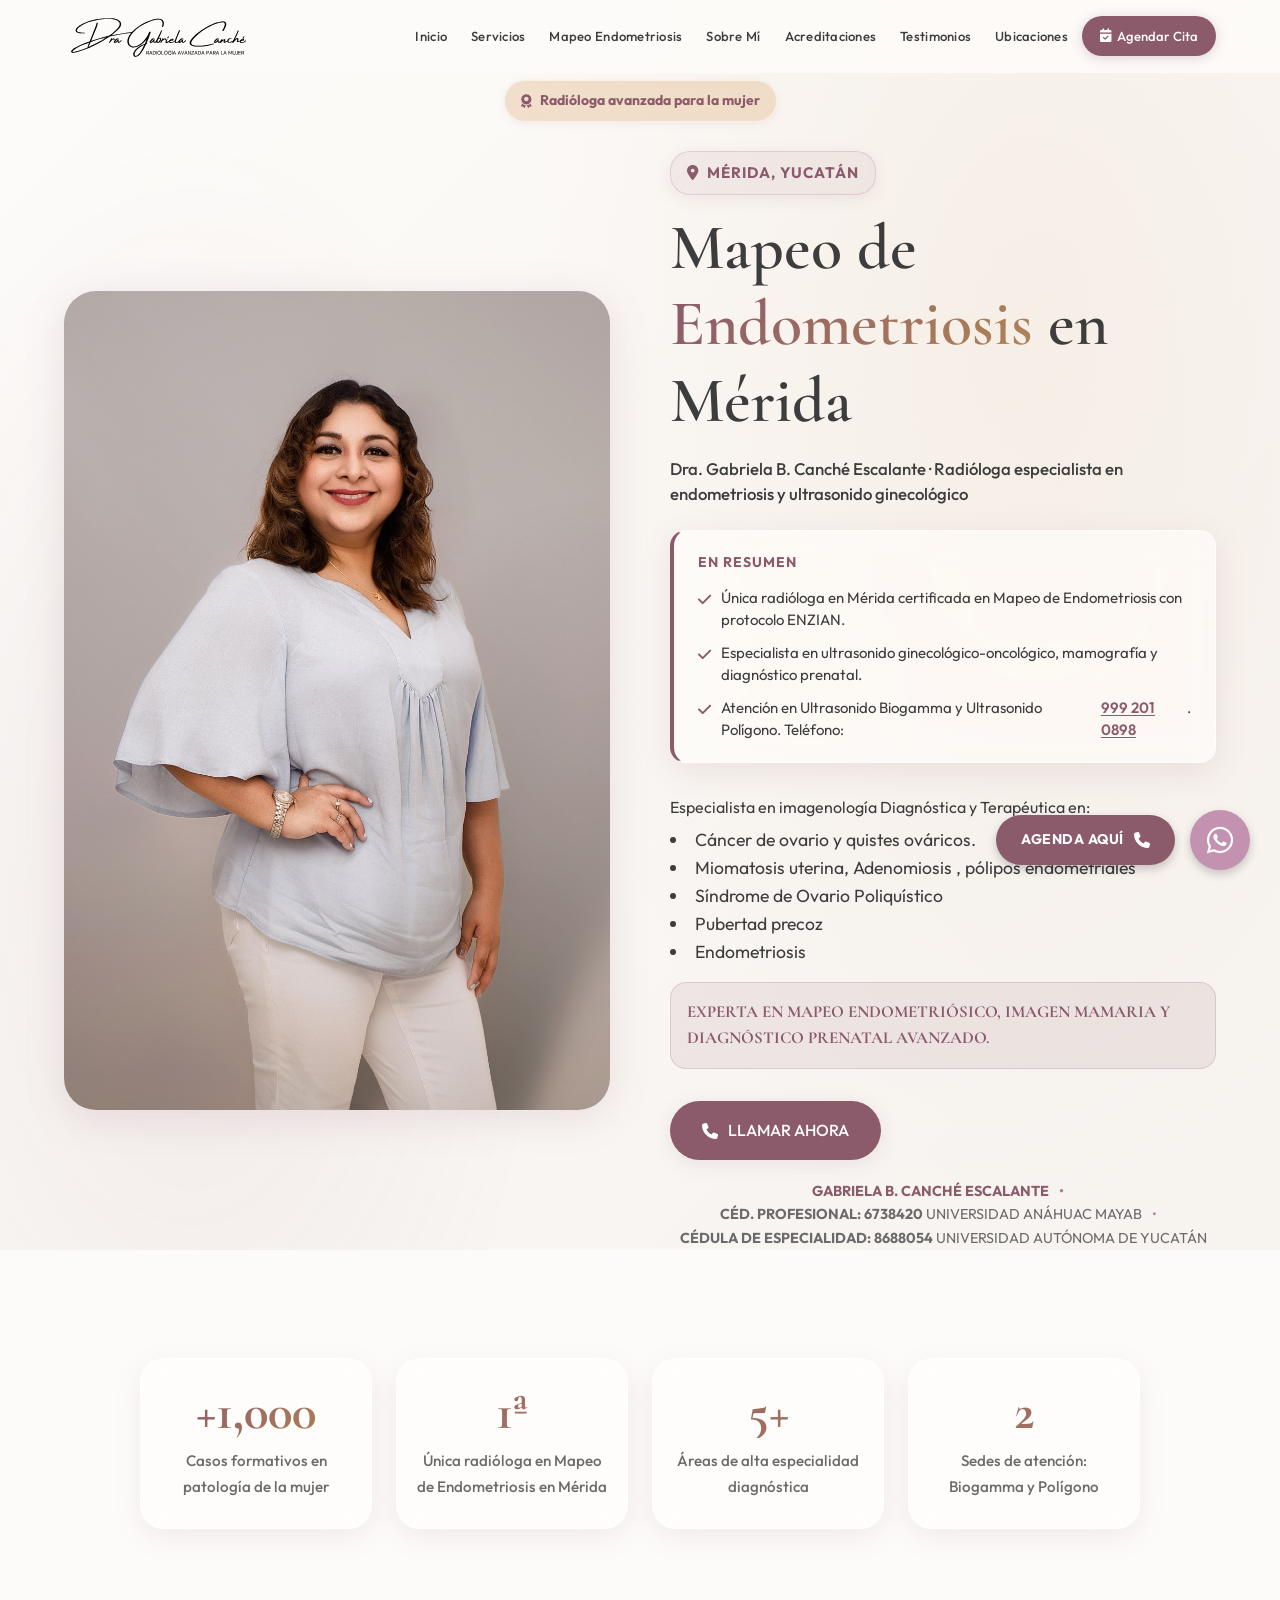
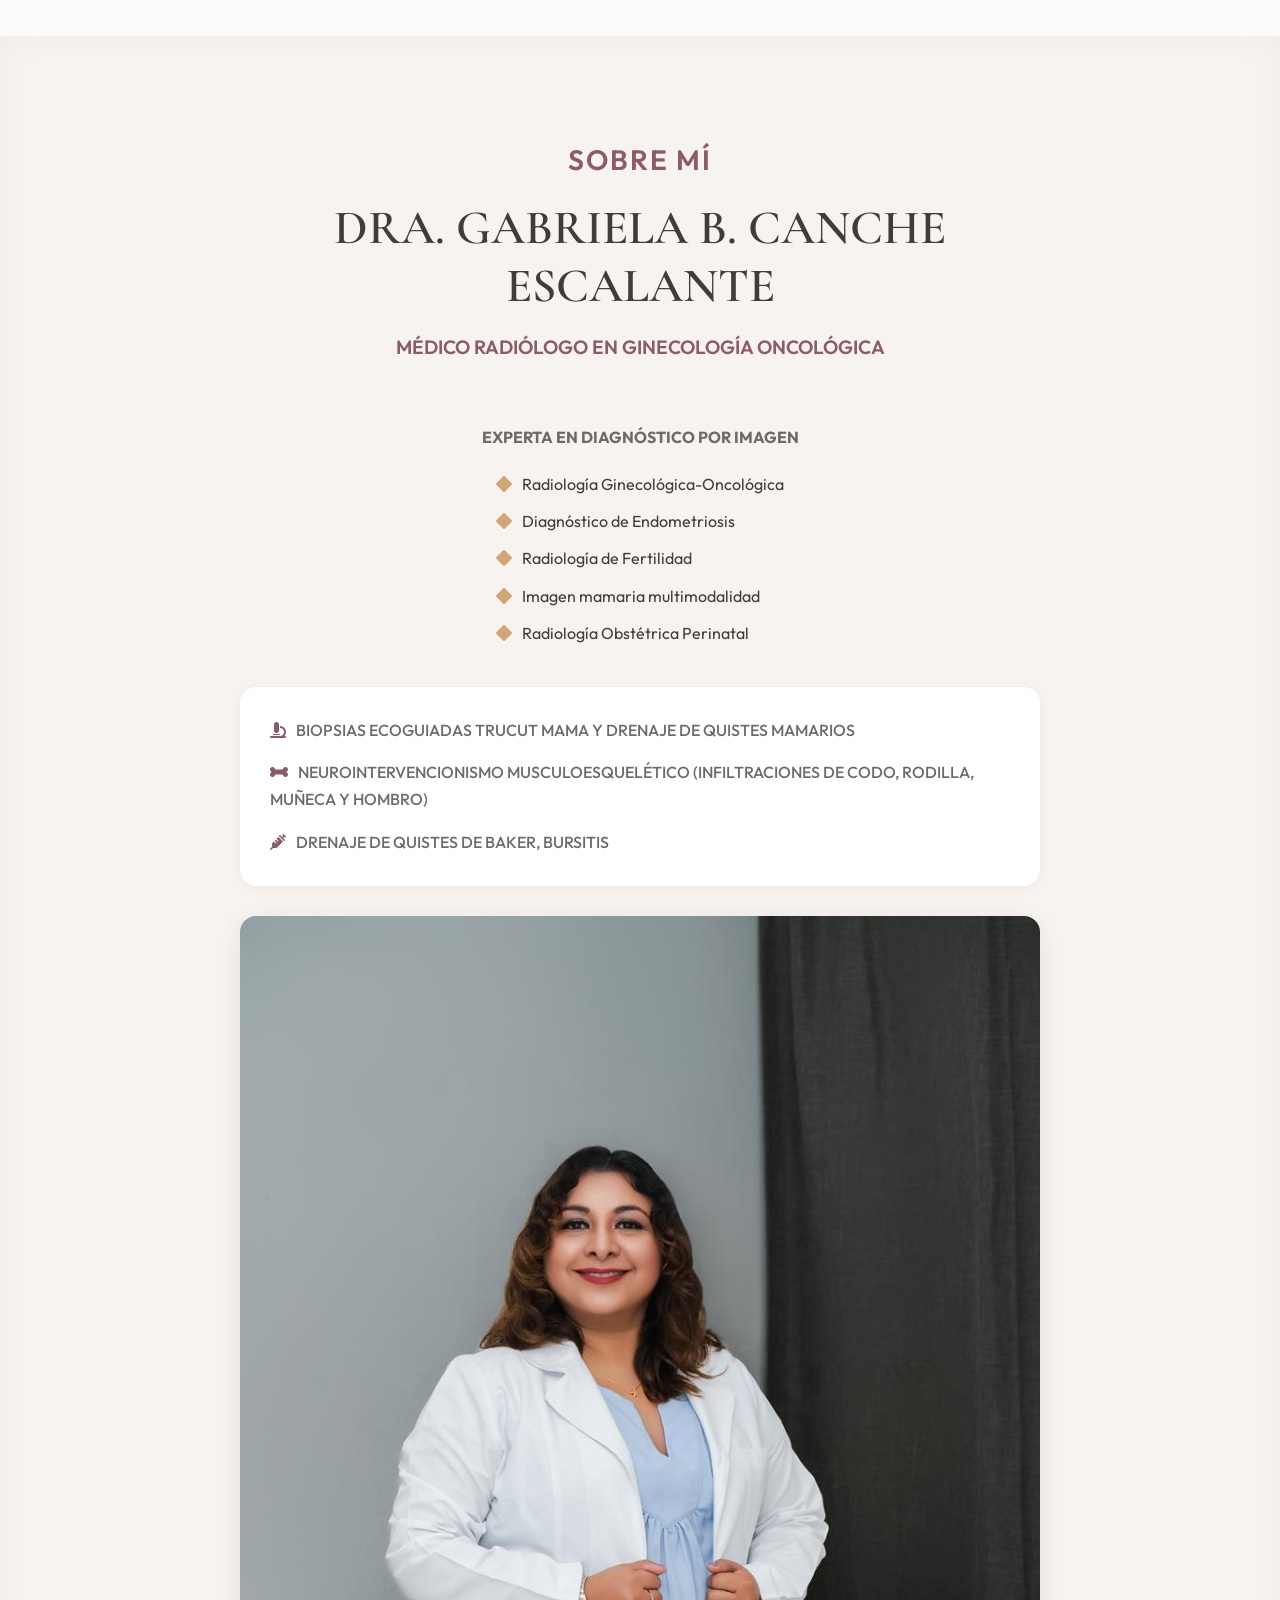
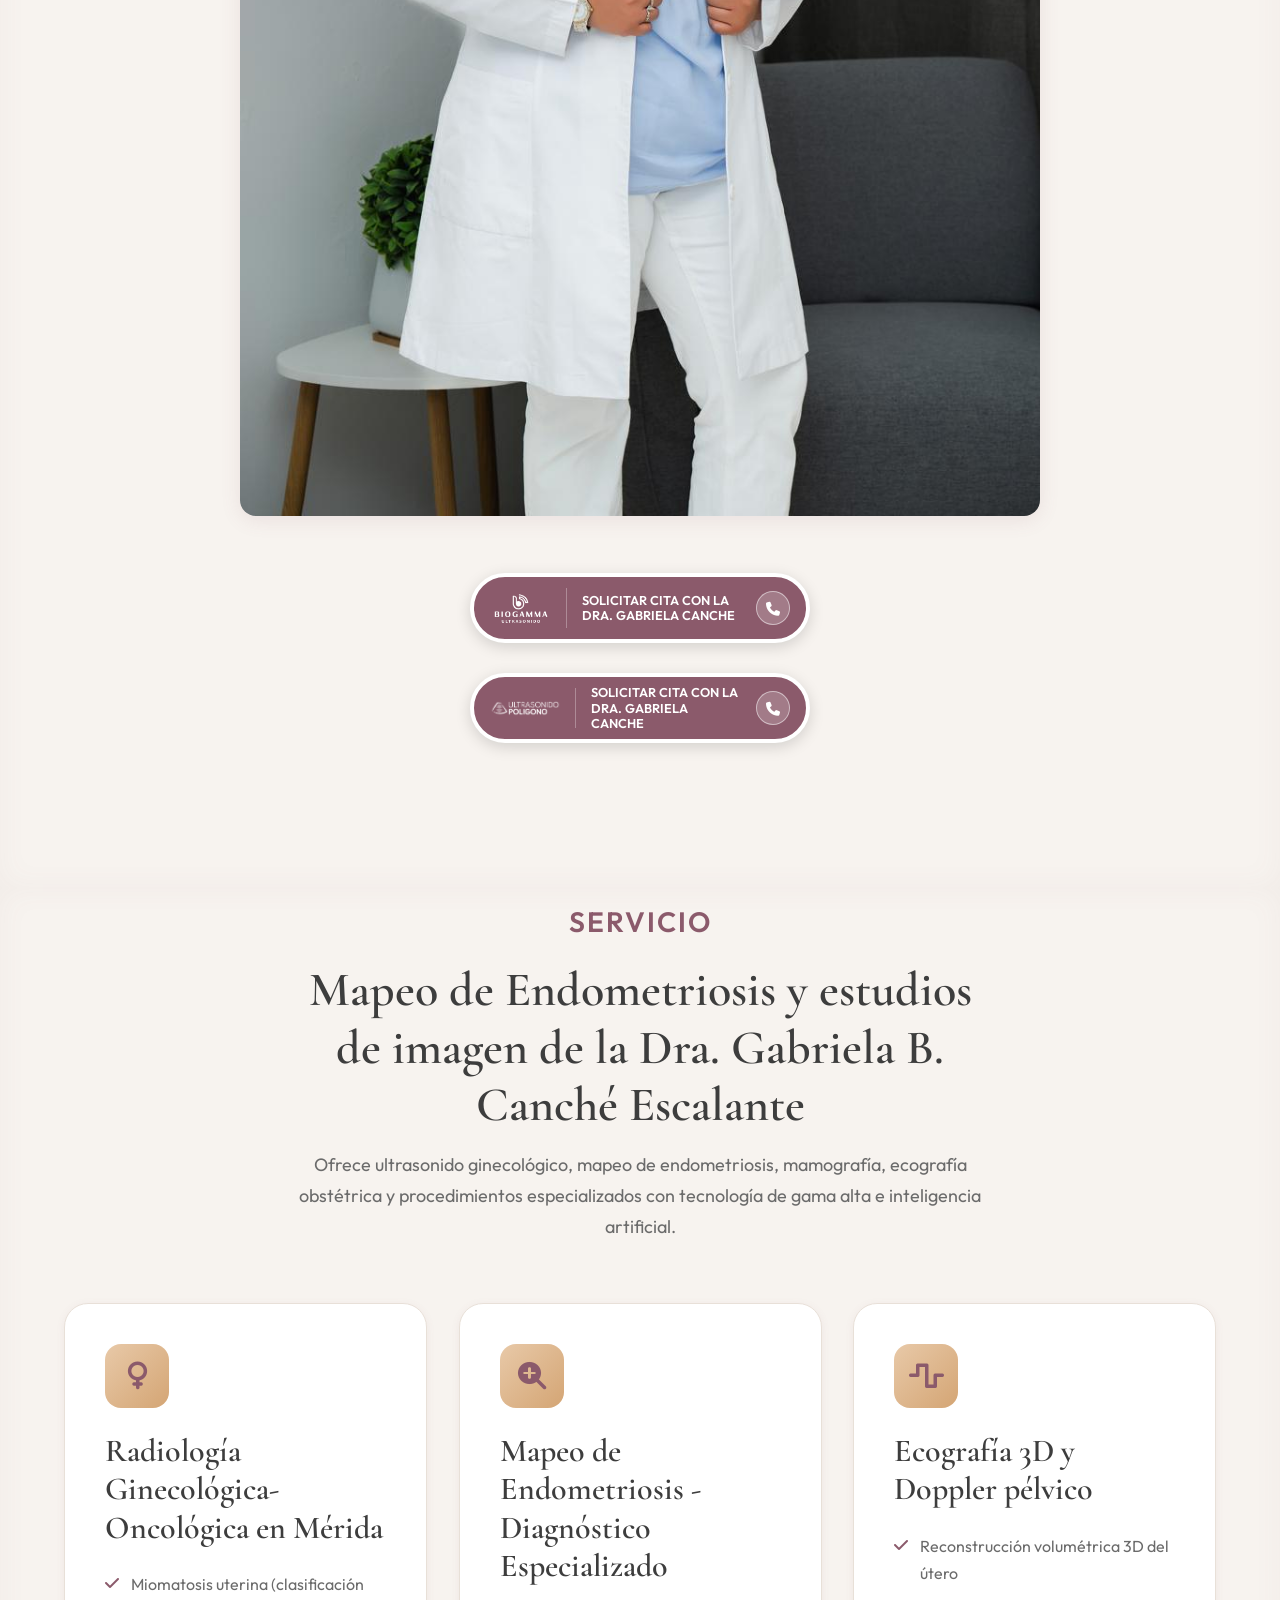
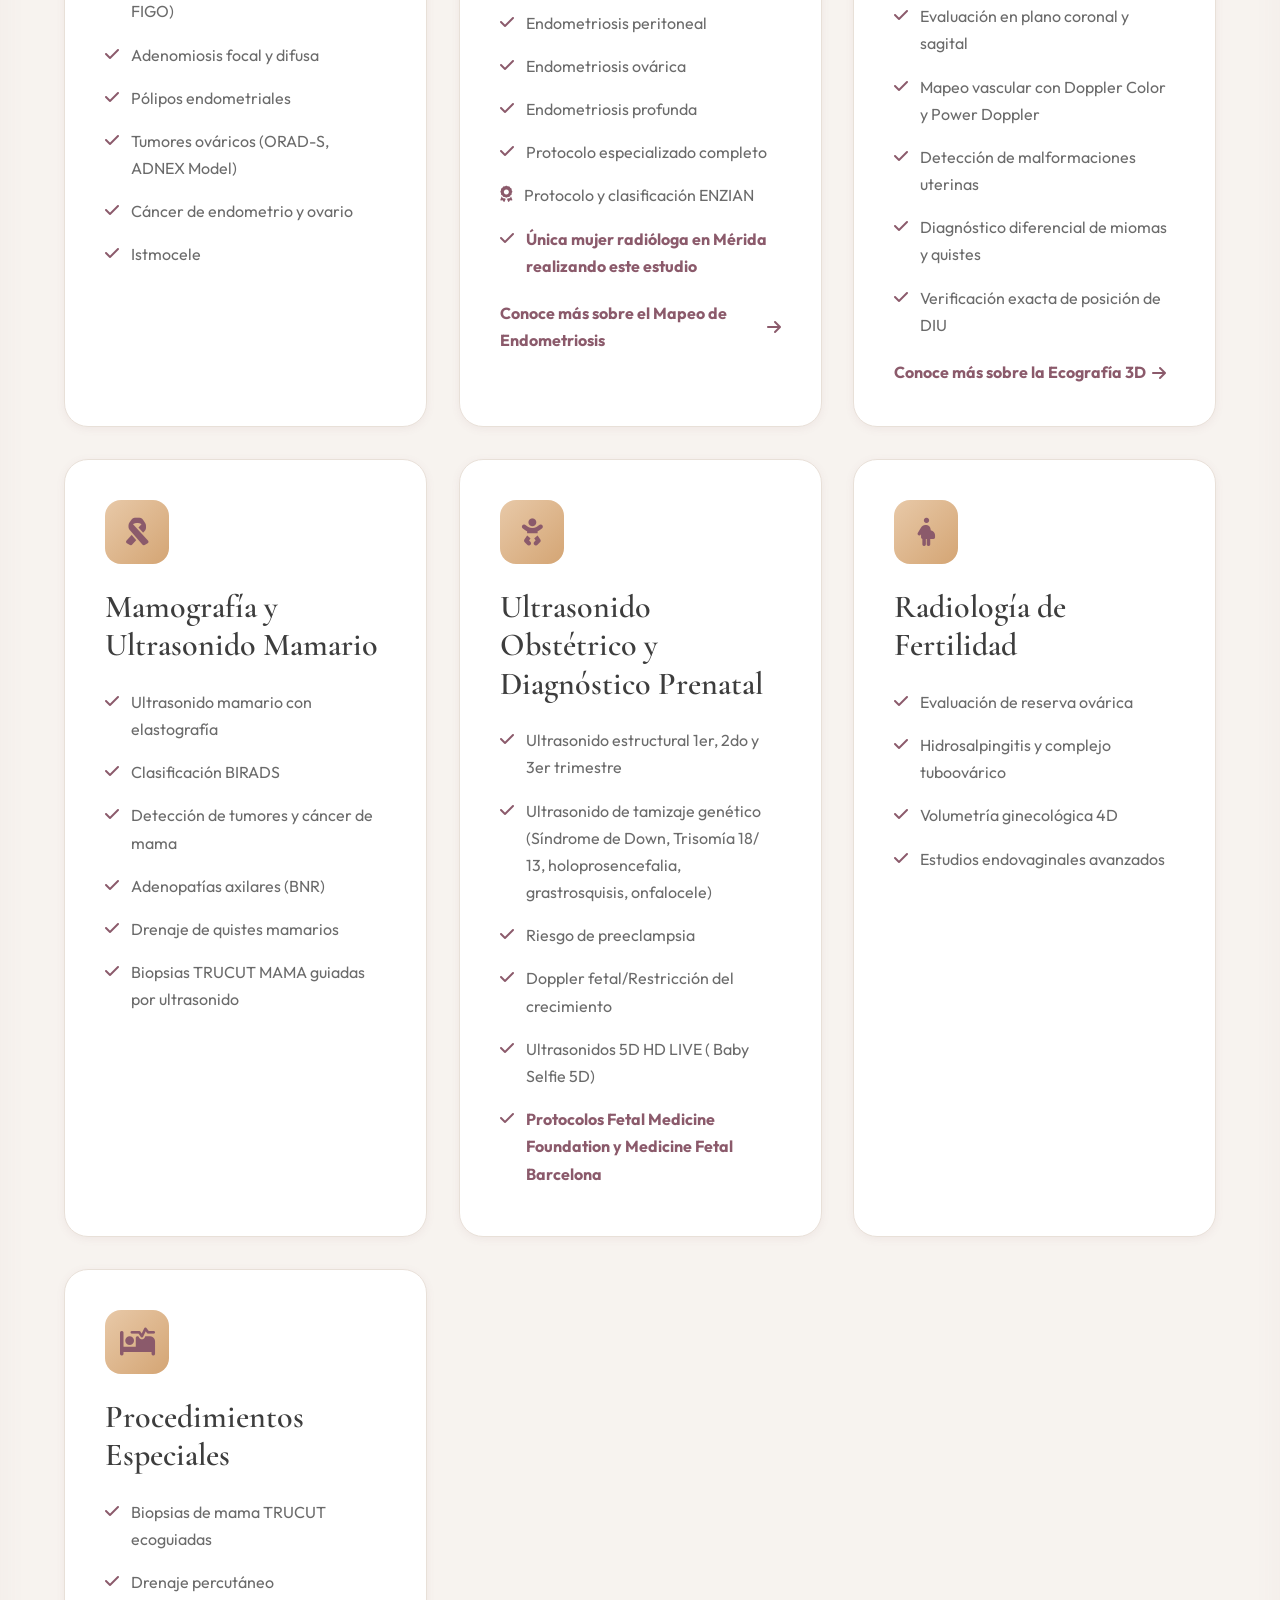
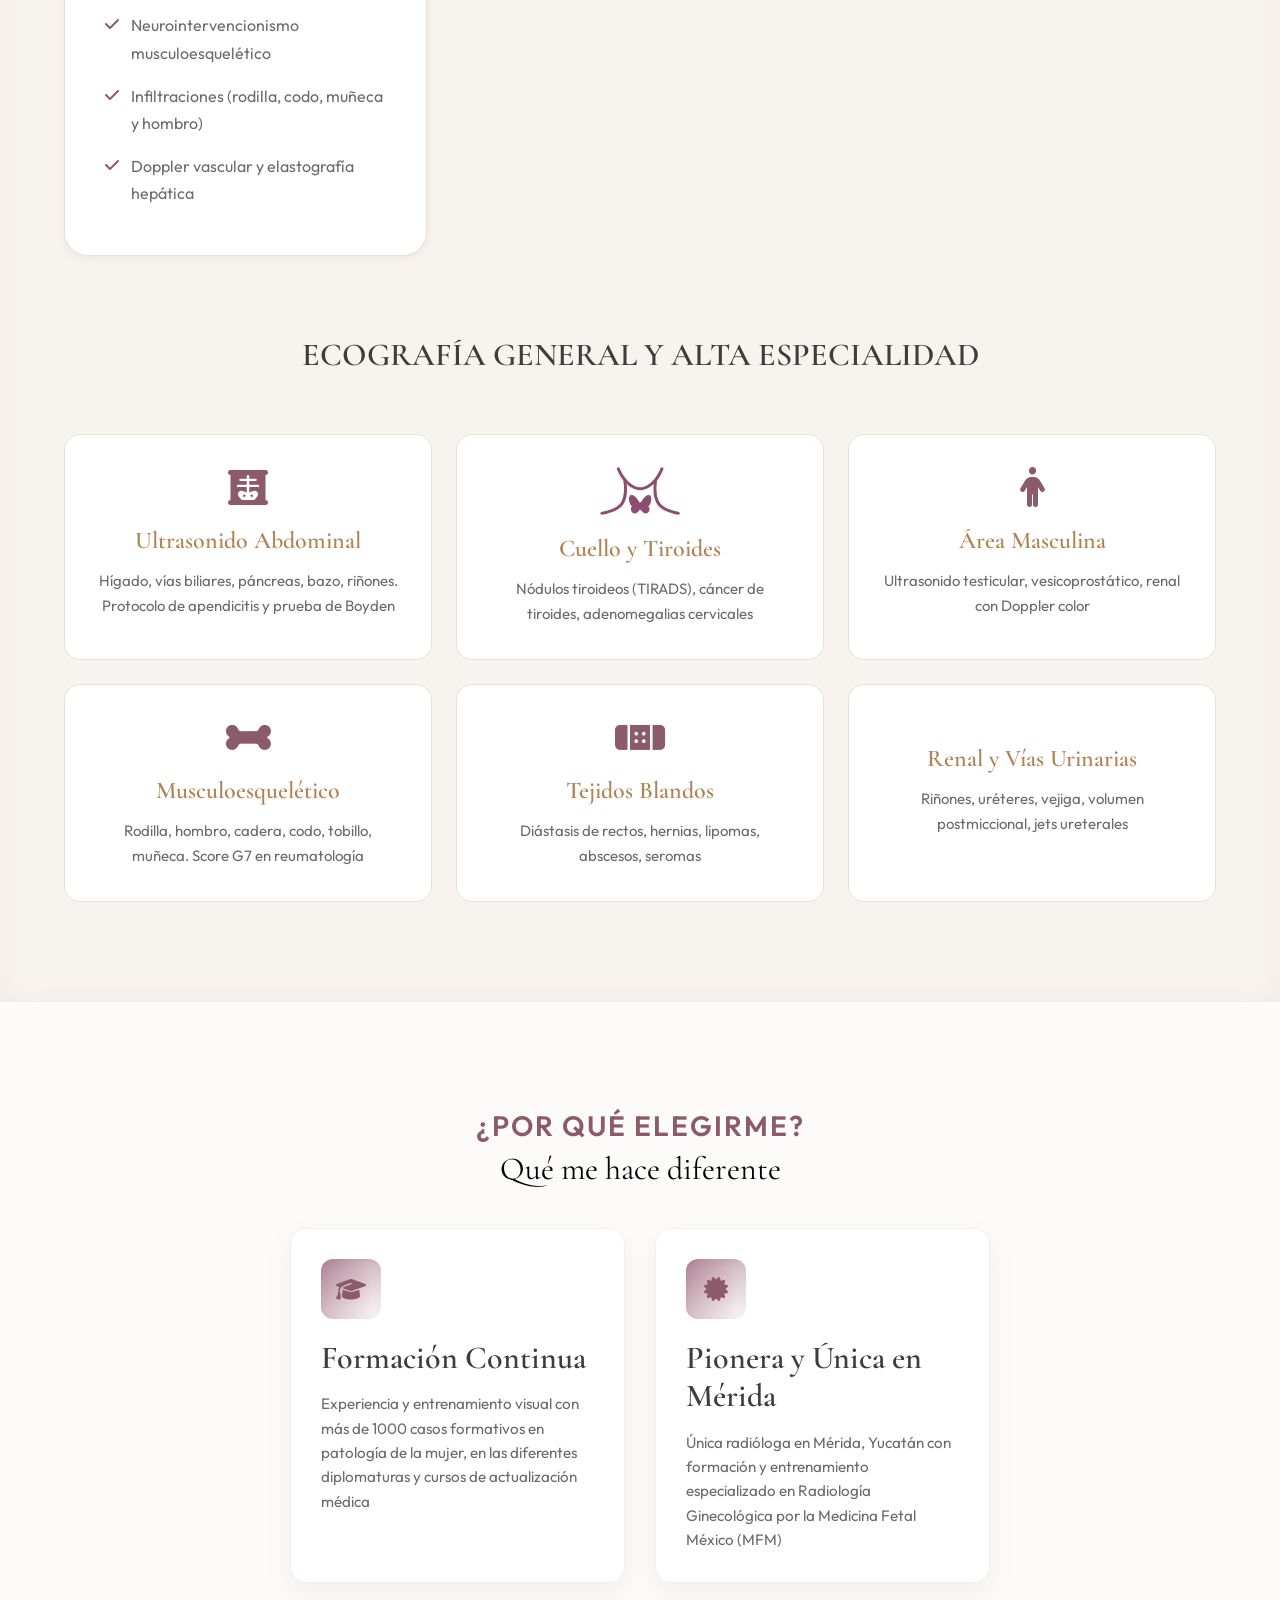
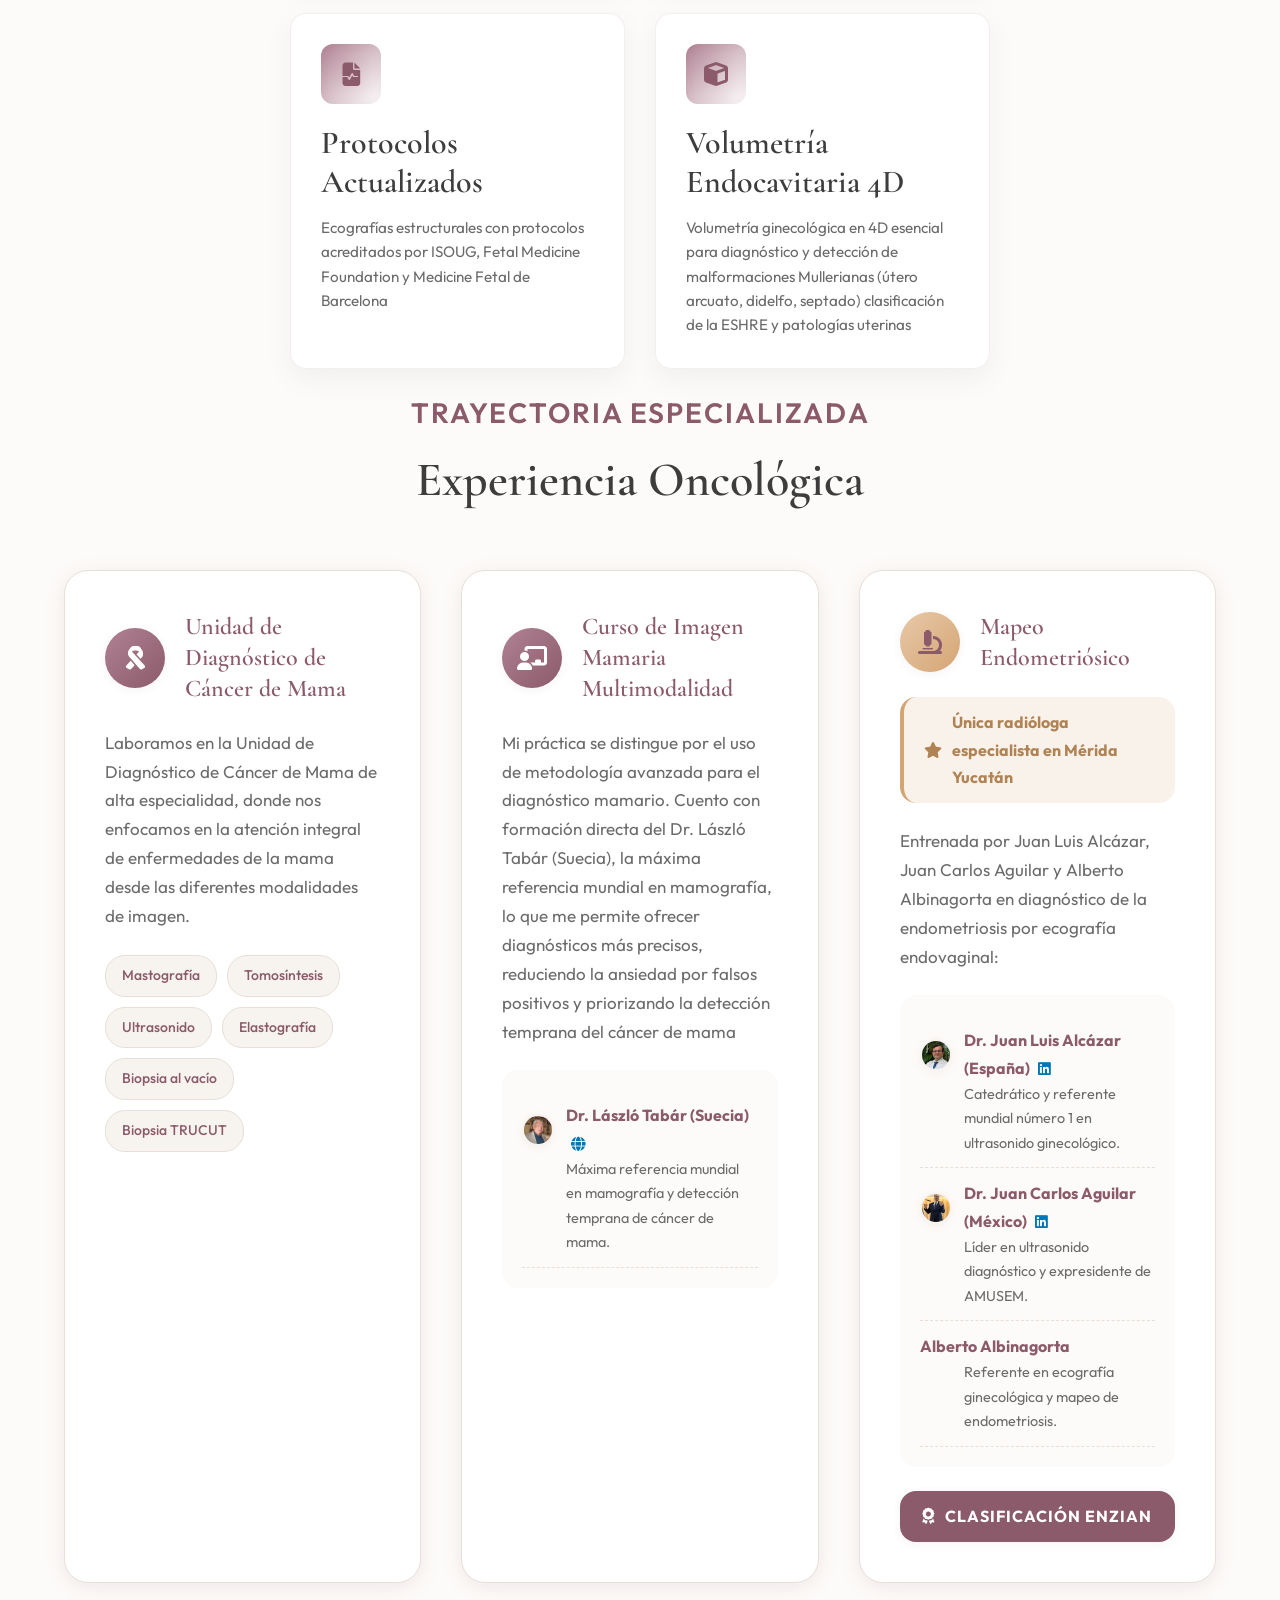
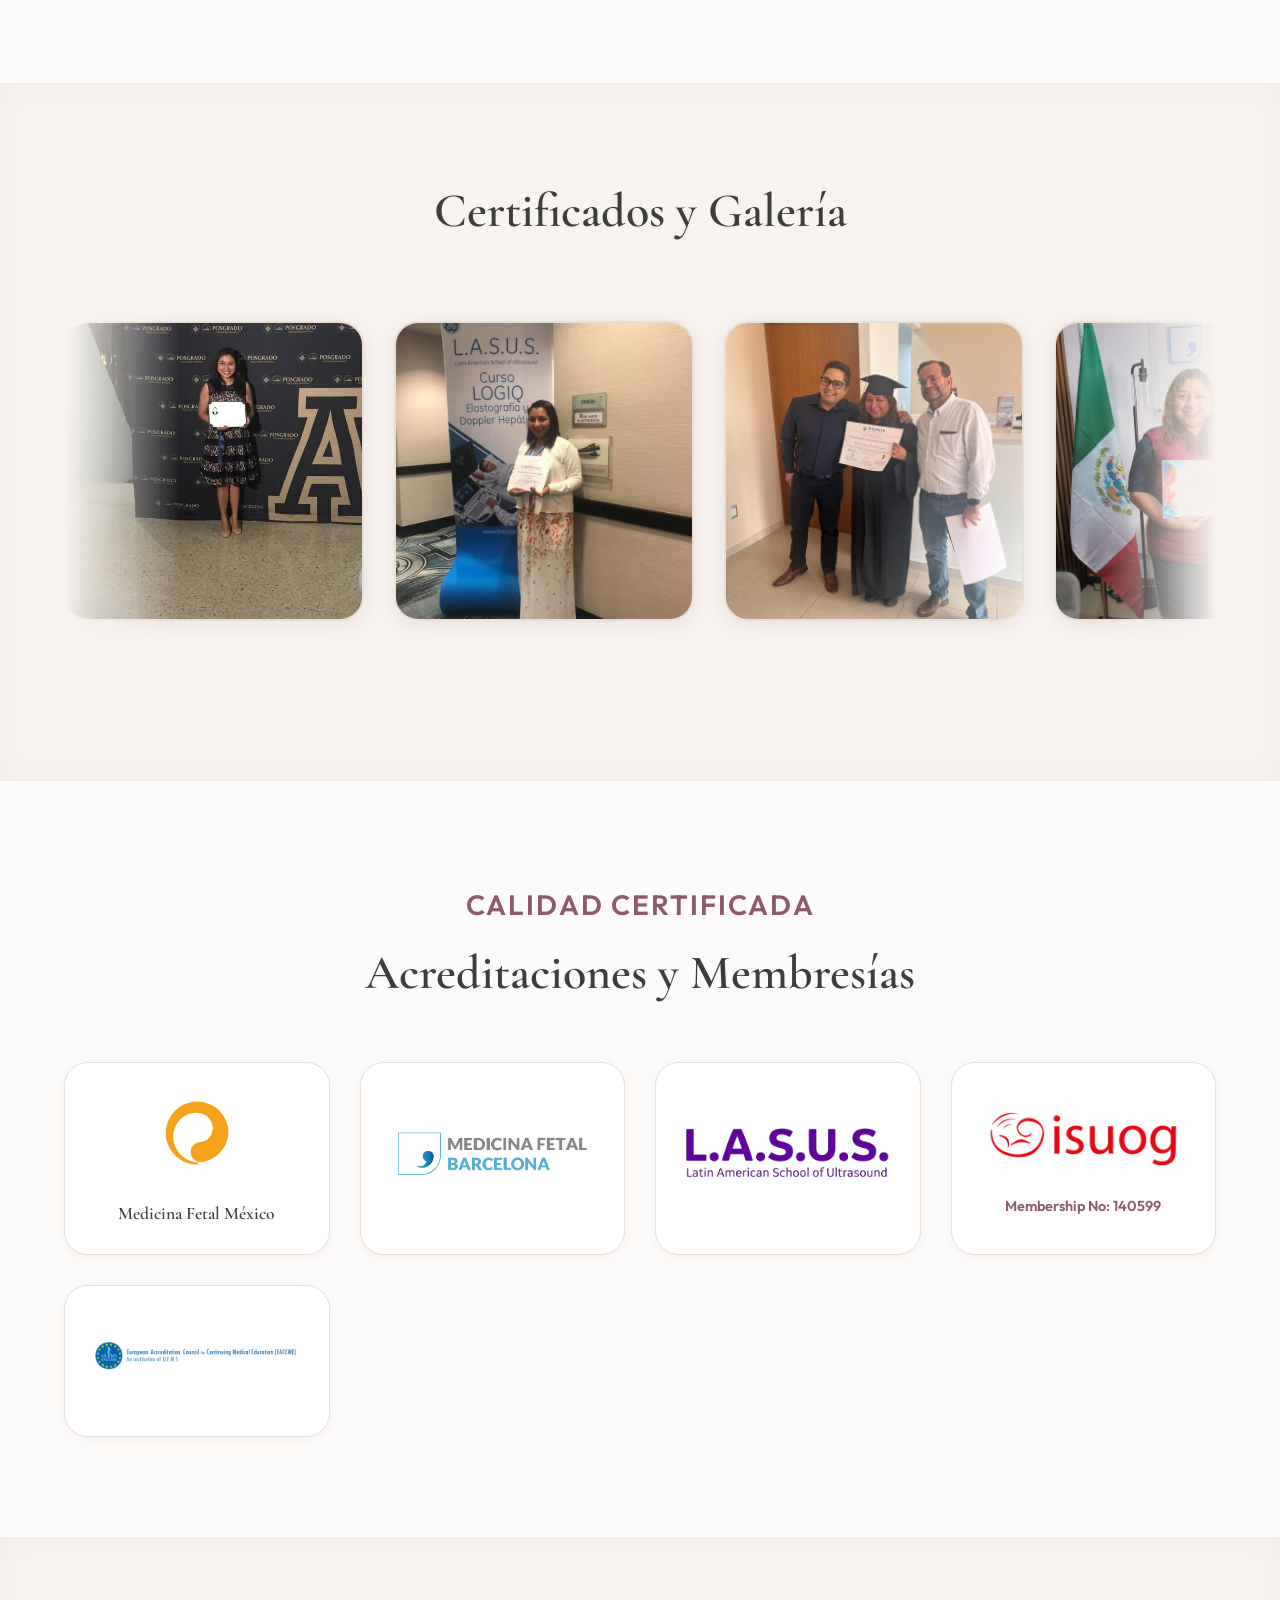
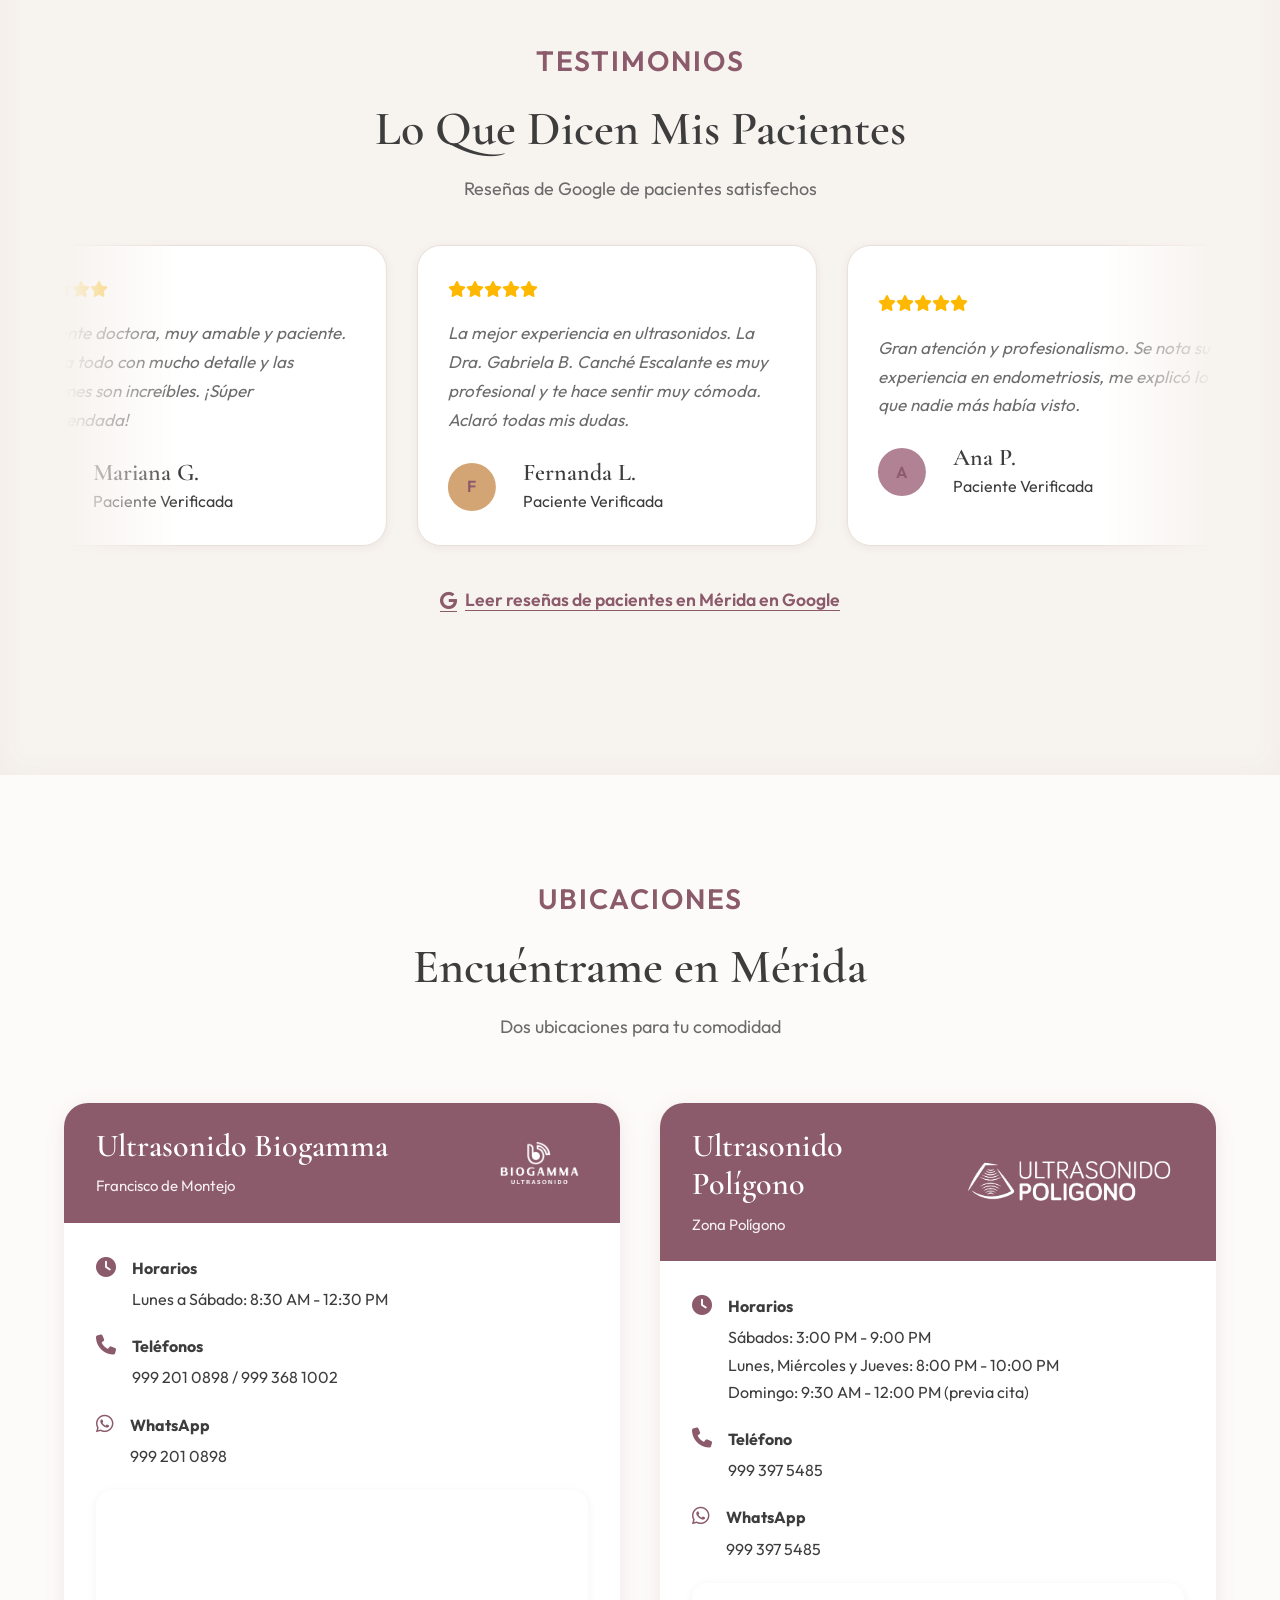
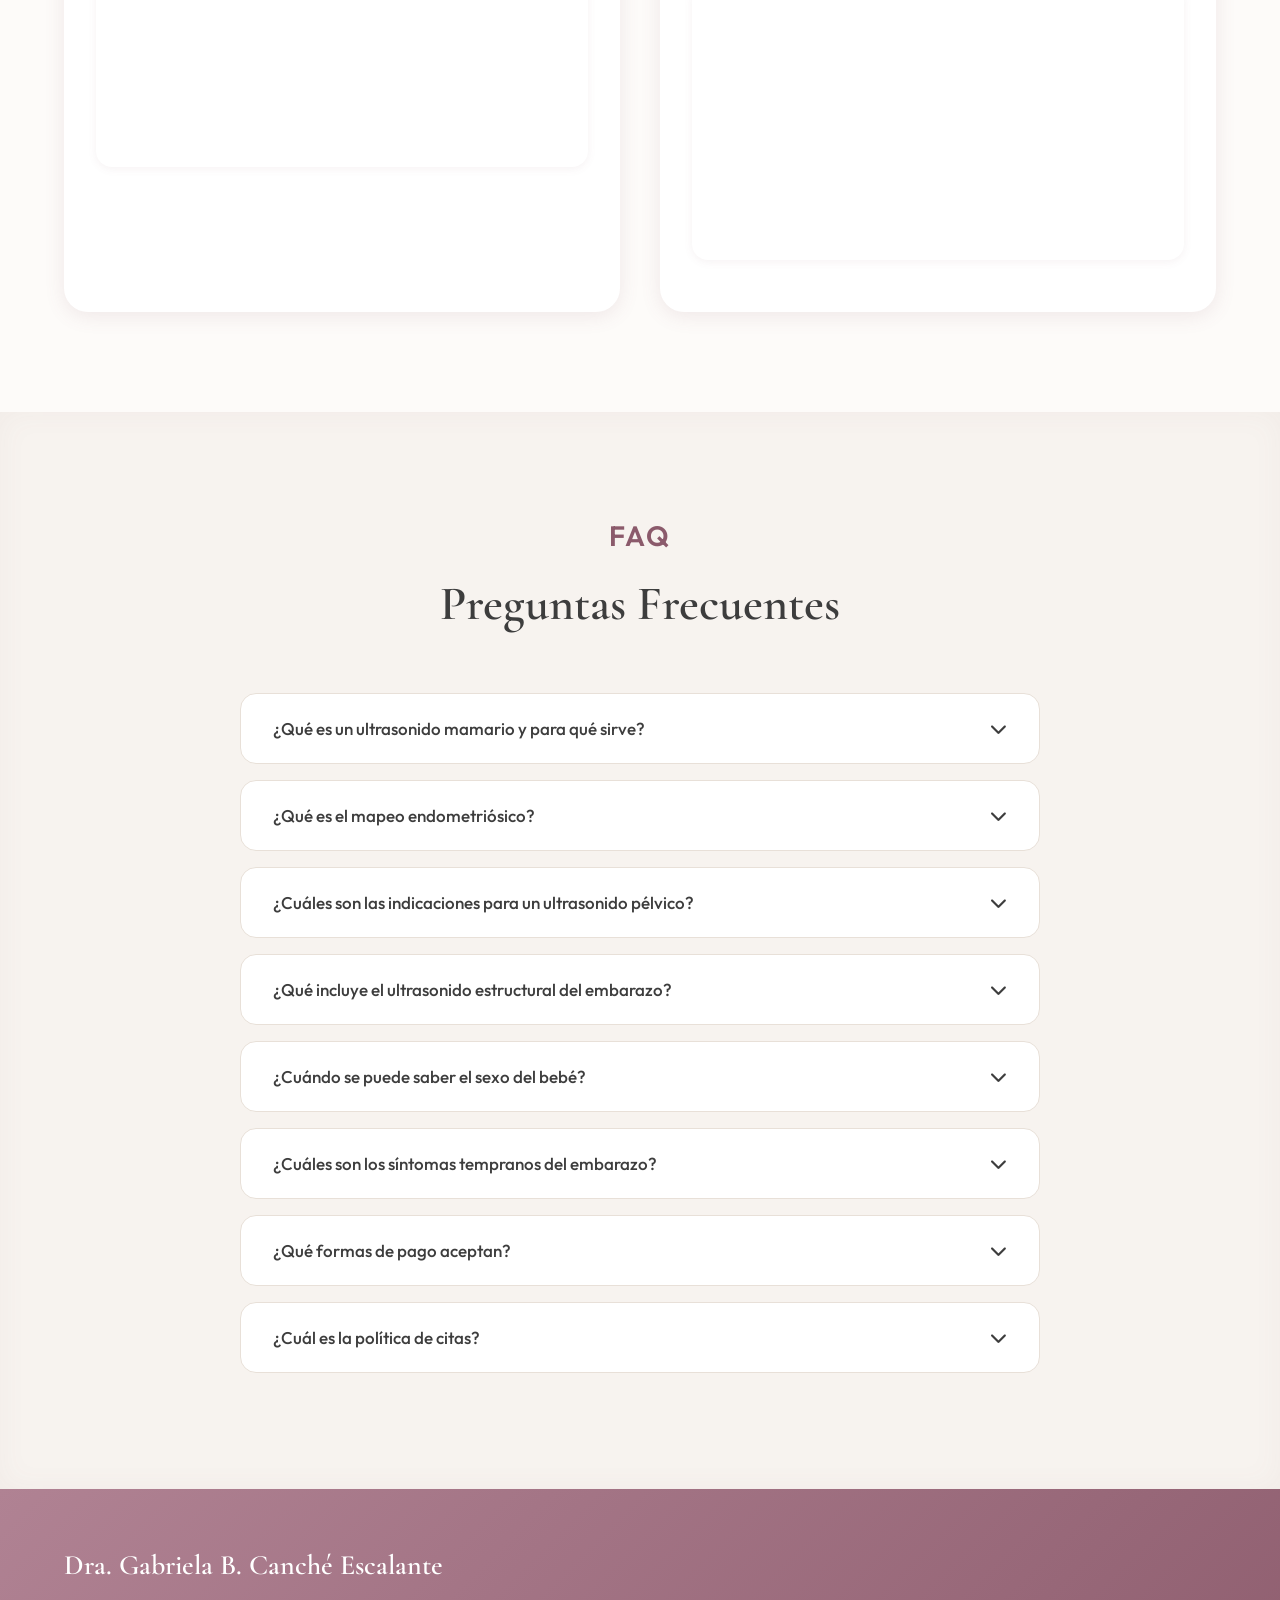
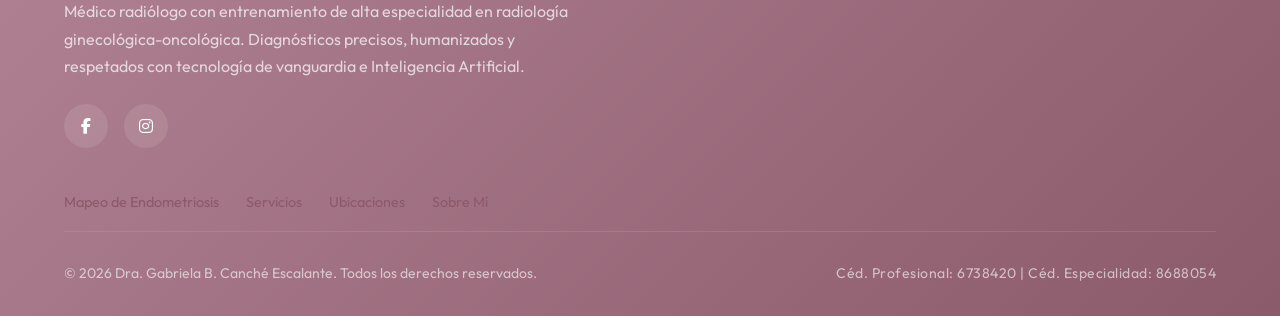
==== index.html @ f5aa2a83 "chore: Ajuste de comentarios en border-radius" ====
<!DOCTYPE html>
<html lang="es">

<head>
    <meta charset="utf-8">
    <meta name="viewport" content="width=device-width, initial-scale=1">
    <!-- SEO Primary Meta Tags -->
    <title>Dra. Gabriela B. Canché Escalante | Mapeo de Endometriosis y Ultrasonido en Mérida, Yucatán</title>
    <meta name="description"
        content="Dra. Gabriela B. Canché Escalante: única radióloga en Mérida certificada en Mapeo de Endometriosis (ENZIAN). Ultrasonido ginecológico y mamografía. Agenda: 999 201 0898.">
    <meta name="author" content="Dra. Gabriela B. Canché Escalante">
    <meta name="robots" content="index, follow">
    <meta name="language" content="Spanish">
    <meta name="keywords" content="mapeo endometriosis Mérida, ultrasonido ginecológico Mérida, radióloga Mérida, endometriosis ENZIAN, ultrasonido mamario Mérida, mamografía Mérida, ultrasonido obstétrico Mérida, Dra. Gabriela B. Canché Escalante, Ultrasonido Biogamma, diagnóstico prenatal Mérida, biopsia mama Mérida, dolor pélvico crónico">
    <meta name="geo.region" content="MX-YUC">
    <meta name="geo.placename" content="Mérida">
    <meta name="geo.position" content="21.039314;-89.641631">
    <meta name="ICBM" content="21.039314, -89.641631">
    <link rel="canonical" href="https://dragabrielacanche.com/">
    <link rel="alternate" hreflang="es-MX" href="https://dragabrielacanche.com/">
    <link rel="alternate" hreflang="x-default" href="https://dragabrielacanche.com/">
    <!-- Preload LCP Hero Image -->
    <link rel="preload" href="./recursos/fotodra.jpeg" as="image" fetchpriority="high" type="image/jpeg">
    <!-- Preload fuente principal para evitar FOUT -->
    <link rel="preload" href="https://fonts.googleapis.com/css2?family=Outfit:wght@300;400;500;600;700&display=swap" as="style">

    <!-- Open Graph / Facebook -->
    <meta property="og:type" content="website">
    <meta property="og:url" content="https://dragabrielacanche.com/">
    <meta property="og:title"
        content="Mapeo de Endometriosis y Ultrasonido en Mérida | Dra. Gabriela B. Canché Escalante">
    <meta property="og:description"
        content="Única radióloga en Mérida certificada en Mapeo de Endometriosis profunda (ENZIAN). Especialista en ultrasonido ginecológico y mamografía. ☎️ 999 201 0898">
    <meta property="og:image" content="https://dragabrielacanche.com/recursos/fotodra.jpeg">
    <meta property="og:image:width" content="1067">
    <meta property="og:image:height" content="1600">
    <meta property="og:image:type" content="image/jpeg">
    <meta property="og:image:alt"
        content="Dra. Gabriela B. Canché Escalante - Mapeo de Endometriosis y Ultrasonido en Mérida">
    <meta property="og:locale" content="es_MX">
    <meta property="og:site_name" content="Dra. Gabriela B. Canché Escalante - Mapeo de Endometriosis y Ultrasonido">

    <!-- Twitter -->
    <meta property="twitter:card" content="summary_large_image">
    <meta property="twitter:url" content="https://dragabrielacanche.com/">
    <meta property="twitter:title" content="Mapeo de Endometriosis y Ultrasonido en Mérida | Dra. Gabriela B. Canché Escalante">
    <meta property="twitter:description"
        content="Única radióloga en Mérida certificada en Mapeo de Endometriosis profunda (ENZIAN). Especialista en ultrasonido ginecológico y mamografía. ☎️ 999 201 0898">
    <meta property="twitter:image" content="https://dragabrielacanche.com/recursos/fotodra.jpeg">

    <!-- Additional SEO Meta Tags -->
    <meta name="theme-color" content="#8B5A6B">
    <meta name="mobile-web-app-capable" content="yes">
    <meta name="apple-mobile-web-app-capable" content="yes">
    <meta name="apple-mobile-web-app-status-bar-style" content="default">

    <!-- ========== SECURITY HEADERS ========== -->
    <!-- Content Security Policy - Previene XSS, injection y recursos maliciosos -->
    <!-- NOTA: CSP comentado para desarrollo local con Live Server. 
         En producción (Netlify), el CSP se aplica via netlify.toml -->
    <!--
    <meta http-equiv="Content-Security-Policy" content="
        default-src 'self';
        script-src 'self' 'unsafe-inline' https://cdnjs.cloudflare.com https://unpkg.com;
        style-src 'self' 'unsafe-inline' https://fonts.googleapis.com https://cdnjs.cloudflare.com https://unpkg.com https://cdn-uicons.flaticon.com;
        font-src 'self' https://fonts.gstatic.com https://cdnjs.cloudflare.com https://cdn-uicons.flaticon.com;
        img-src 'self' data: https: blob:;
        frame-src 'self' https://www.google.com https://maps.google.com;
        connect-src 'self' https://wa.me https://api.whatsapp.com;
        base-uri 'self';
        form-action 'self' https://wa.me;
        frame-ancestors 'self';
        upgrade-insecure-requests;
    ">
    -->

    <meta name="apple-mobile-web-app-title" content="Dra. Gabriela B. Canché Escalante">
    <meta name="format-detection" content="telephone=yes">

    <!-- Schema.org Structured Data for Medical Business -->
    <script type="application/ld+json">
    {
        "@context": "https://schema.org",
        "@type": "MedicalBusiness",
        "@id": "https://dragabrielacanche.com/#medicalbusiness",
        "name": "Dra. Gabriela B. Canché Escalante - Radiología para la Mujer",
        "alternateName": "Ultrasonido Biogamma",
        "description": "Médico radiólogo especialista en radiología ginecológica-oncológica, ultrasonido mamario, mamografía, mapeo de endometriosis y diagnóstico prenatal en Mérida, Yucatán.",
        "url": "https://dragabrielacanche.com",
        "telephone": "+52-999-201-0898",
        "image": "https://dragabrielacanche.com/recursos/fotodra.jpeg",
        "logo": "https://dragabrielacanche.com/recursos/firmadragaby..svg",
        "priceRange": "$$",
        "currenciesAccepted": "MXN",
        "paymentAccepted": "Efectivo, Tarjeta de Crédito, Tarjeta de Débito, Transferencia",
        "address": {
            "@type": "PostalAddress",
            "streetAddress": "Francisco de Montejo",
            "addressLocality": "Mérida",
            "addressRegion": "Yucatán",
            "postalCode": "97203",
            "addressCountry": "MX"
        },
        "geo": {
            "@type": "GeoCoordinates",
            "latitude": 21.039314,
            "longitude": -89.641631
        },
        "openingHoursSpecification": [
            {
                "@type": "OpeningHoursSpecification",
                "dayOfWeek": ["Monday", "Tuesday", "Wednesday", "Thursday", "Friday", "Saturday"],
                "opens": "08:30",
                "closes": "12:30"
            },
            {
                "@type": "OpeningHoursSpecification",
                "dayOfWeek": ["Monday", "Wednesday", "Thursday"],
                "opens": "20:00",
                "closes": "22:00"
            },
            {
                "@type": "OpeningHoursSpecification",
                "dayOfWeek": ["Saturday"],
                "opens": "15:00",
                "closes": "21:00"
            },
            {
                "@type": "OpeningHoursSpecification",
                "dayOfWeek": ["Sunday"],
                "opens": "09:30",
                "closes": "12:00"
            }
        ],
        "sameAs": [
            "https://www.facebook.com/ultrasonidobiogamma",
            "https://www.instagram.com/ultrasonido_biogamma"
        ],
        "medicalSpecialty": [
            "Radiología",
            "Radiología Ginecológica",
            "Radiología Oncológica",
            "Diagnóstico por Imagen"
        ],
        "availableService": [
            {
                "@type": "MedicalProcedure",
                "name": "Ultrasonido Mamario con Elastografía",
                "description": "Estudio de ultrasonido mamario con tecnología 2D, volumétrica, Doppler color y elastografía para detección de cáncer de mama.",
                "procedureType": "http://schema.org/DiagnosticProcedure"
            },
            {
                "@type": "MedicalProcedure",
                "name": "Mapeo de Endometriosis",
                "alternateName": ["Mapeo de endometriosis profunda", "Ultrasonido para endometriosis", "Mapeo endometriósico ENZIAN"],
                "description": "Mapeo de endometriosis por ultrasonido especializado en Mérida: diagnóstico de endometriosis peritoneal, ovárica y profunda con clasificación ENZIAN, sin cirugía. Realizado por la única radióloga certificada en mapeo de endometriosis de la ciudad.",
                "procedureType": "http://schema.org/DiagnosticProcedure",
                "howPerformed": "Ultrasonido ginecológico transvaginal avanzado con protocolo de mapeo de endometriosis ENZIAN.",
                "bodyLocation": "Pelvis, ovarios, útero, tabique rectovaginal",
                "relevantSpecialty": {
                    "@type": "MedicalSpecialty",
                    "name": "Radiología ginecológica"
                },
                "url": "https://dragabrielacanche.com/mapeo-endometriosis.html"
            },
            {
                "@type": "MedicalProcedure",
                "name": "Ultrasonido Obstétrico 5D",
                "description": "Ecografía estructural del embarazo con tecnología HD Live para tamizaje genético y detección de malformaciones.",
                "procedureType": "http://schema.org/DiagnosticProcedure"
            },
            {
                "@type": "MedicalProcedure",
                "name": "Mamografía",
                "description": "Estudio de imagen mamaria para detección temprana de cáncer de mama.",
                "procedureType": "http://schema.org/DiagnosticProcedure"
            },
            {
                "@type": "MedicalProcedure",
                "name": "Ultrasonido Pélvico Transvaginal",
                "description": "Evaluación ginecológica para diagnóstico de miomatosis, quistes ováricos, adenomiosis y pólipos endometriales.",
                "procedureType": "http://schema.org/DiagnosticProcedure"
            },
            {
                "@type": "MedicalProcedure",
                "name": "Biopsia de Mama TRUCUT",
                "description": "Biopsia guiada por ultrasonido para diagnóstico de lesiones mamarias.",
                "procedureType": "http://schema.org/DiagnosticProcedure"
            }
        ]
    }
    </script>

    <!-- Schema.org Physician/Doctor -->
    <script type="application/ld+json">
    {
        "@context": "https://schema.org",
        "@type": "Physician",
        "name": "Dra. Gabriela B. Canché Escalante",
        "alternateName": "Dra. Gabriela B. Canché Escalante",
        "description": "Médico radiólogo especialista en radiología ginecológica-oncológica, experta en mapeo endometriósico, imagen mamaria y diagnóstico prenatal avanzado.",
        "image": "https://dragabrielacanche.com/recursos/fotodra.jpeg",
        "url": "https://dragabrielacanche.com",
        "telephone": "+52-999-201-0898",
        "email": "contacto@dragabrielacanche.com",
        "medicalSpecialty": [
            {
                "@type": "MedicalSpecialty",
                "name": "Radiología"
            },
            {
                "@type": "MedicalSpecialty",
                "name": "Radiología Ginecológica-Oncológica"
            }
        ],
        "alumniOf": [
            {
                "@type": "EducationalOrganization",
                "name": "Universidad Anáhuac Mayab"
            },
            {
                "@type": "EducationalOrganization",
                "name": "Universidad Autónoma de Yucatán"
            }
        ],
        "memberOf": [
            {
                "@type": "Organization",
                "name": "ISUOG - International Society of Ultrasound in Obstetrics and Gynecology"
            },
            {
                "@type": "Organization",
                "name": "Medicina Fetal México"
            }
        ],
        "hasCredential": [
            {
                "@type": "EducationalOccupationalCredential",
                "credentialCategory": "Professional License",
                "name": "Cédula Profesional",
                "recognizedBy": {
                    "@type": "Organization",
                    "name": "SEP México"
                },
                "identifier": "6738420"
            },
            {
                "@type": "EducationalOccupationalCredential",
                "credentialCategory": "Specialty License",
                "name": "Cédula de Especialidad en Radiología",
                "recognizedBy": {
                    "@type": "Organization",
                    "name": "SEP México"
                },
                "identifier": "8688054"
            }
        ],
        "workLocation": {
            "@type": "MedicalClinic",
            "name": "Ultrasonido Biogamma",
            "address": {
                "@type": "PostalAddress",
                "streetAddress": "Francisco de Montejo",
                "addressLocality": "Mérida",
                "addressRegion": "Yucatán",
                "addressCountry": "MX"
            }
        }
    }
    </script>

    <!-- Schema.org FAQPage -->
    <script type="application/ld+json">
    {
        "@context": "https://schema.org",
        "@type": "FAQPage",
        "mainEntity": [
            {
                "@type": "Question",
                "name": "¿Qué es un ultrasonido mamario y para qué sirve?",
                "acceptedAnswer": {
                    "@type": "Answer",
                    "text": "Es un estudio sin radiación que utiliza ondas sonoras en 2D con Doppler color y elastografía para un diagnóstico preciso. Estudiamos las glándulas mamarias para detectar lesiones nodulares sólidas o quísticas, clasificándolas bajo el sistema BIRADS para conocer el riesgo de cáncer de mama. El valor del estudio es de $1,100 pesos."
                }
            },
            {
                "@type": "Question",
                "name": "¿Qué es el mapeo endometriósico?",
                "acceptedAnswer": {
                    "@type": "Answer",
                    "text": "Es un estudio especializado para diagnosticar endometriosis peritoneal, ovárica y profunda. En Mérida, Yucatán, contamos con la Dra. Gabriela B. Canché Escalante, única radióloga y pionera en este estudio dinámico. Es importante solicitar la preparación necesaria para realizar este procedimiento avanzado, utilizando protocolos internacionales y la clasificación ENZIAN para un diagnóstico completo y preciso."
                }
            },
            {
                "@type": "Question",
                "name": "¿Qué incluye el ultrasonido estructural del embarazo?",
                "acceptedAnswer": {
                    "@type": "Answer",
                    "text": "Realizamos ultrasonidos estructurales del 1er, 2do y 3er trimestre con tecnología 5D HD Live. De acuerdo a cada trimestre valoramos Síndromes Genéticos (Síndrome de Down, trisomías 18/13), malformaciones fetales y Riesgo de Preeclampsia. Adicional se valora placenta, líquido y cordón umbilical. El sexo del bebé puede visualizarse a partir de la semana 16, sin embargo los tubérculos genitales maduran y dan una mayor certeza a partir de la semana 18. Utilizamos protocolos de Medicine Fetal Foundation."
                }
            },
            {
                "@type": "Question",
                "name": "¿Cuáles son las indicaciones para un ultrasonido pélvico?",
                "acceptedAnswer": {
                    "@type": "Answer",
                    "text": "Acudir con ropa cómoda de dos piezas y traer estudios previos si los tiene. Ingerir un litro de agua una hora antes del estudio. El ultrasonido pélvico permite evaluar útero, ovarios y detectar miomatosis, quistes ováricos, pólipos endometriales y otras patologías ginecológicas."
                }
            }
        ]
    }
    </script>

    <!-- Schema.org BreadcrumbList -->
    <script type="application/ld+json">
    {
        "@context": "https://schema.org",
        "@type": "BreadcrumbList",
        "itemListElement": [
            {
                "@type": "ListItem",
                "position": 1,
                "name": "Inicio",
                "item": "https://dragabrielacanche.com"
            },
            {
                "@type": "ListItem",
                "position": 2,
                "name": "Servicios de Ultrasonido",
                "item": "https://dragabrielacanche.com#servicios"
            },
            {
                "@type": "ListItem",
                "position": 3,
                "name": "Mapeo de Endometriosis",
                "item": "https://dragabrielacanche.com/mapeo-endometriosis.html"
            },
            {
                "@type": "ListItem",
                "position": 4,
                "name": "Ubicaciones",
                "item": "https://dragabrielacanche.com#ubicaciones"
            }
        ]
    }
    </script>

    <!-- Schema.org WebSite (enables Sitelinks Searchbox in Google) -->
    <script type="application/ld+json">
    {
        "@context": "https://schema.org",
        "@type": "WebSite",
        "@id": "https://dragabrielacanche.com/#website",
        "url": "https://dragabrielacanche.com",
        "name": "Dra. Gabriela B. Canché Escalante - Mapeo de Endometriosis y Ultrasonido en Mérida",
        "description": "Sitio oficial de la Dra. Gabriela B. Canché Escalante, radióloga especialista en mapeo de endometriosis, ultrasonido ginecológico y mamografía en Mérida, Yucatán.",
        "publisher": {
            "@id": "https://dragabrielacanche.com"
        },
        "inLanguage": "es-MX",
        "datePublished": "2025-01-01",
        "dateModified": "2026-06-26"
    }
    </script>

    <!-- Favicons for cross-browser compatibility -->
    <link rel="icon" type="image/svg+xml" href="favicon.svg">
    <link rel="icon" type="image/png" sizes="32x32" href="favicon-32x32.png">
    <link rel="icon" type="image/png" sizes="16x16" href="favicon-16x16.png">
    <link rel="apple-touch-icon" sizes="180x180" href="apple-touch-icon.png">
    <link rel="manifest" href="site.webmanifest">

    <!-- Google Fonts -->
    <link rel="preconnect" href="https://fonts.googleapis.com">
    <link rel="preconnect" href="https://fonts.gstatic.com" crossorigin>
    <link
        href="https://fonts.googleapis.com/css2?family=Cormorant+Garamond:ital,wght@0,400;0,500;0,600;0,700;1,400&family=Montserrat:wght@400;500;600;700&family=Outfit:wght@300;400;500;600;700&display=swap"
        rel="stylesheet">

    <!-- Font Awesome -->
    <link rel="stylesheet" href="https://cdnjs.cloudflare.com/ajax/libs/font-awesome/6.4.2/css/all.min.css"
        integrity="sha512-z3gLpd7yknf1YoNbCzqRKc4qyor8gaKU1qmn+CShxbuBusANI9QpRohGBreCFkKxLhei6S9CQXFEbbKuqLg0DA=="
        crossorigin="anonymous" referrerpolicy="no-referrer" media="print" onload="this.media='all'">
    <noscript><link rel="stylesheet" href="https://cdnjs.cloudflare.com/ajax/libs/font-awesome/6.4.2/css/all.min.css"></noscript>

    <!-- Boxicons como alternativa -->
    <link href="https://unpkg.com/boxicons@2.1.4/css/boxicons.min.css" rel="stylesheet" media="print" onload="this.media='all'">
    <noscript><link href="https://unpkg.com/boxicons@2.1.4/css/boxicons.min.css" rel="stylesheet"></noscript>

    <!-- Flaticon UIicons -->
    <link rel="stylesheet" href="https://cdn-uicons.flaticon.com/uicons-solid-straight/css/uicons-solid-straight.css" media="print" onload="this.media='all'">
    <noscript><link rel="stylesheet" href="https://cdn-uicons.flaticon.com/uicons-solid-straight/css/uicons-solid-straight.css"></noscript>

    <!-- Custom CSS -->
    <link rel="stylesheet" href="styles.css?v=8.0">

    <!-- maint-note-0 -->
    <!-- maint-note-5 -->
    <!-- maint-note-10 -->
    <!-- maint-note-15 -->
    <!-- maint-note-20 -->
    <!-- maint-note-25 -->
    <!-- maint-note-30 -->
    <!-- maint-note-35 -->
    <!-- maint-note-40 -->
    <!-- maint-note-45 -->
</head>

<body>
    <!-- Floating Buttons -->
    <div class="floating-buttons">
        <a href="tel:9992010898" class="float-btn call-float" aria-label="Llamar para agendar cita">
            <span>AGENDA AQUÍ</span>
            <i class="fas fa-phone"></i>
        </a>
        <a href="https://wa.me/529992010898" class="float-btn whatsapp-float" target="_blank" rel="noopener"
            aria-label="Contactar por WhatsApp">
            <i class="fab fa-whatsapp"></i>
        </a>
    </div>

    <!-- Header -->
    <header class="header" id="header">
        <div class="container">
            <div class="header-content">
                <a href="index.html" class="logo">
                    <img src="./recursos/firmadragaby..svg" alt="Dra. Gabriela B. Canché Escalante - Radióloga en Mérida" width="200" height="60">
                </a>
                <nav class="nav" id="nav" aria-label="Navegación principal">
                    <a href="index.html#inicio" class="nav-link">Inicio</a>
                    <a href="index.html#servicios" class="nav-link">Servicios</a>
                    <a href="mapeo-endometriosis.html" class="nav-link">Mapeo Endometriosis</a>
                    <a href="index.html#sobre-mi" class="nav-link">Sobre Mí</a>
                    <a href="index.html#acreditaciones" class="nav-link">Acreditaciones</a>
                    <a href="index.html#testimonios" class="nav-link">Testimonios</a>
                    <a href="index.html#ubicaciones" class="nav-link">Ubicaciones</a>
                    <a href="#" class="btn btn-primary js-open-modal nav-btn">
                        <i class="fas fa-calendar-check"></i> Agendar Cita
                    </a>
                </nav>
                <button class="mobile-menu-btn" id="mobileMenuBtn" aria-label="Abrir menú de navegación" aria-expanded="false" aria-controls="nav">
                    <i class="fas fa-bars"></i>
                </button>
            </div>
        </div>
    </header>

    <main>

    <!-- Hero Section -->
    <section class="hero" id="inicio">
        <div class="container">
            <div style="display: flex; justify-content: center; margin-bottom: 5px;">
                <div class="hero-badge">
                    <i class="fas fa-award"></i>
                    <strong>Radióloga avanzada para la mujer</strong>
                </div>
            </div>
            <div class="hero-content">
                <div class="hero-image">
                    <div class="hero-image-wrapper">
                        <img src="./recursos/fotodra.jpeg"
                            alt="Dra. Gabriela B. Canché Escalante, radióloga especialista en Mapeo de Endometriosis y ultrasonido ginecológico en Mérida"
                            width="1067" height="1600" fetchpriority="high" loading="eager">
                    </div>
                </div>
                <div class="hero-text">
                    <div class="hero-location-badge">
                        <i class="fas fa-map-marker-alt" aria-hidden="true"></i> Mérida, Yucatán
                    </div>
                    <h1 class="hero-title">Mapeo de <span>Endometriosis</span> en Mérida</h1>
                    <p class="hero-subtitle hero-subtitle--name">Dra. Gabriela B. Canché Escalante · Radióloga especialista en endometriosis y ultrasonido ginecológico</p>
                    <aside class="aeo-takeaway" aria-label="Resumen de servicios">
                        <p class="aeo-takeaway__title">En resumen</p>
                        <ul>
                            <li>Única radióloga en Mérida certificada en Mapeo de Endometriosis con protocolo ENZIAN.</li>
                            <li>Especialista en ultrasonido ginecológico-oncológico, mamografía y diagnóstico prenatal.</li>
                            <li>Atención en Ultrasonido Biogamma y Ultrasonido Polígono. Teléfono: <a href="tel:9992010898" x-apple-data-detectors="false">999 201 0898</a>.</li>
                        </ul>
                    </aside>
                    <div class="hero-details"
                        style="font-weight: 700; color: var(--color-text); margin-bottom: 2rem; font-size: 1.1rem; line-height: 1.6;">
                        <p style="margin-bottom: 5px; color: inherit; font-weight: 400;">Especialista en imagenología
                            Diagnóstica y
                            Terapéutica en:</p>
                        <ul
                            style="list-style: disc; list-style-position: inside; padding-left: 0; margin-bottom: 15px; font-weight: 400;">
                            <li>Cáncer de ovario y quistes ováricos.</li>
                            <li>Miomatosis uterina, Adenomiosis , pólipos endometriales</li>
                            <li>Síndrome de Ovario Poliquístico</li>
                            <li>Pubertad precoz</li>
                            <li>Endometriosis</li>
                        </ul>
                        <p
                            style="font-family: var(--font-display); font-size: 1.05rem; color: var(--color-primary); background-color: rgba(139, 90, 107, 0.1); padding: 16px; border-radius: var(--radius-md); border: 1px solid rgba(139, 90, 107, 0.2); font-weight: 700;">
                            EXPERTA EN MAPEO ENDOMETRIÓSICO, IMAGEN MAMARIA Y DIAGNÓSTICO
                            PRENATAL AVANZADO.</p>
                    </div>
                    <div class="hero-cta">
                        <a href="tel:9992010898" class="btn btn-primary">
                            <i class="fas fa-phone"></i> LLAMAR AHORA
                        </a>
                    </div>
                    <div class="hero-credentials">
                        <span class="credential-item name">GABRIELA B. CANCHÉ ESCALANTE</span>
                        <span class="credential-item"><strong>CÉD. PROFESIONAL: 6738420</strong> UNIVERSIDAD ANÁHUAC
                            MAYAB</span>
                        <span class="credential-item"><strong>CÉDULA DE ESPECIALIDAD: 8688054</strong> UNIVERSIDAD
                            AUTÓNOMA DE YUCATÁN</span>
                    </div>
                </div>
            </div>
        </div>
    </section>

    <!-- Banda de Estadísticas (contadores animados) -->
    <section class="section" aria-label="Cifras destacadas" style="padding: 60px 0;">
        <div class="container">
            <div class="stats-band">
                <div class="stat-card">
                    <div class="stat-number" data-target="1000" data-prefix="+">+1,000</div>
                    <div class="stat-label">Casos formativos en patología de la mujer</div>
                </div>
                <div class="stat-card">
                    <div class="stat-number" data-target="1" data-suffix="ª">1ª</div>
                    <div class="stat-label">Única radióloga en Mapeo de Endometriosis en Mérida</div>
                </div>
                <div class="stat-card">
                    <div class="stat-number" data-target="5" data-suffix="+">5+</div>
                    <div class="stat-label">Áreas de alta especialidad diagnóstica</div>
                </div>
                <div class="stat-card">
                    <div class="stat-number" data-target="2">2</div>
                    <div class="stat-label">Sedes de atención: Biogamma y Polígono</div>
                </div>
            </div>
        </div>
    </section>

    <!-- Sobre Mi Section -->
    <section class="section section-alt" id="sobre-mi" aria-label="Sobre la Dra. Gabriela B. Canché Escalante">
        <div class="container">
            <div class="section-header">
                <span class="section-label">SOBRE MÍ</span>
                <h2 class="section-title">DRA. GABRIELA B. CANCHE ESCALANTE</h2>
                <p style="font-weight: 600; color: var(--color-primary); font-size: 1.2rem; margin-top: 10px;">MÉDICO
                    RADIÓLOGO EN GINECOLOGÍA ONCOLÓGICA</p>
            </div>

            <div style="max-width: 800px; margin: 0 auto; text-align: center;">
                <p style="font-weight: 700; margin-bottom: 20px;">EXPERTA EN DIAGNÓSTICO POR IMAGEN</p>

                <ul style="list-style: none; padding: 0; margin-bottom: 30px; display: inline-block; text-align: left;">
                    <li style="margin-bottom: 10px;"><i class="fa-solid fa-diamond"
                            style="color: var(--color-accent); margin-right: 10px;"></i>Radiología
                        Ginecológica-Oncológica</li>
                    <li style="margin-bottom: 10px;"><i class="fa-solid fa-diamond"
                            style="color: var(--color-accent); margin-right: 10px;"></i>Diagnóstico de Endometriosis
                    </li>
                    <li style="margin-bottom: 10px;"><i class="fa-solid fa-diamond"
                            style="color: var(--color-accent); margin-right: 10px;"></i>Radiología de Fertilidad</li>
                    <li style="margin-bottom: 10px;"><i class="fa-solid fa-diamond"
                            style="color: var(--color-accent); margin-right: 10px;"></i>Imagen mamaria multimodalidad
                    </li>
                    <li style="margin-bottom: 10px;"><i class="fa-solid fa-diamond"
                            style="color: var(--color-accent); margin-right: 10px;"></i>Radiología Obstétrica Perinatal
                    </li>
                </ul>

                <div
                    style="background: white; padding: 30px; border-radius: var(--radius-md); box-shadow: var(--shadow-sm); text-align: left;">
                    <p style="margin-bottom: 15px; font-weight: 500;"><i class="fas fa-microscope"
                            style="color: var(--color-primary); margin-right: 10px;"></i>BIOPSIAS ECOGUIADAS TRUCUT MAMA
                        Y DRENAJE DE QUISTES MAMARIOS</p>
                    <p style="margin-bottom: 15px; font-weight: 500;"><i class="fas fa-bone"
                            style="color: var(--color-primary); margin-right: 10px;"></i>NEUROINTERVENCIONISMO
                        MUSCULOESQUELÉTICO (INFILTRACIONES DE CODO, RODILLA, MUÑECA Y HOMBRO)</p>
                    <p style="font-weight: 500;"><i class="fas fa-syringe"
                            style="color: var(--color-primary); margin-right: 10px;"></i>DRENAJE DE QUISTES DE BAKER,
                        BURSITIS</p>

                </div>
                <div style="margin-top: 30px; text-align: center;">
                    <img src="./recursos/dra_parada.jpeg"
                        alt="Dra. Gabriela B. Canché Escalante - Experta en mapeo de endometriosis y ultrasonido ginecológico Mérida"
                        width="853" height="1280" loading="lazy"
                        style="max-width: 100%; height: auto; border-radius: var(--radius-md); box-shadow: var(--shadow-md);">
                </div>

                <br>

                <div class="location-buttons-container">
                    <a href="tel:9992010898" class="location-btn">
                        <div class="location-logo">
                            <img src="./recursos/biogamma_logo_new.png" alt="Biogamma Logo" loading="lazy"
                                style="max-width: 100%; object-fit: contain; filter: brightness(0) invert(1);">
                        </div>
                        <div class="location-text">
                            SOLICITAR CITA CON LA<br>DRA. GABRIELA CANCHE
                        </div>
                    </a>

                    <a href="tel:9992010898" class="location-btn">
                        <div class="location-logo">
                            <img src="./recursos/ultrasonidoPoligonoLogo.png" alt="Polígono Logo" loading="lazy"
                                style="max-width: 100%; object-fit: contain; filter: brightness(0) invert(1);">
                        </div>
                        <div class="location-text">
                            SOLICITAR CITA CON LA<br>DRA. GABRIELA CANCHE
                        </div>
                    </a>
                </div>
            </div>
        </div>
    </section>

    <!-- Services Section -->
    <section class="section section-alt" id="servicios" style="padding-top: 10px;">
        <div class="container">
            <div class="section-header">
                <span class="section-label">Servicio</span>
                <h2 class="section-title">Mapeo de Endometriosis y estudios de imagen de la Dra. Gabriela B. Canché Escalante</h2>
                <p class="section-description">
                    Ofrece ultrasonido ginecológico, mapeo de endometriosis, mamografía, ecografía obstétrica y procedimientos especializados con tecnología de gama alta e inteligencia artificial.
                </p>
            </div>

            <div class="services-grid">
                <!-- Radiología Ginecológica-Oncológica -->
                <div class="service-card">
                    <div class="service-icon">
                        <i class="fas fa-venus"></i>
                    </div>
                    <h3>Radiología Ginecológica-Oncológica en Mérida</h3>
                    <ul class="service-list">
                        <li><i class="fas fa-check"></i> Miomatosis uterina (clasificación FIGO)</li>
                        <li><i class="fas fa-check"></i> Adenomiosis focal y difusa</li>
                        <li><i class="fas fa-check"></i> Pólipos endometriales</li>
                        <li><i class="fas fa-check"></i> Tumores ováricos (ORAD-S, ADNEX Model)</li>
                        <li><i class="fas fa-check"></i> Cáncer de endometrio y ovario</li>
                        <li><i class="fas fa-check"></i> Istmocele</li>
                    </ul>
                </div>

                <!-- Mapeo Endometriósico -->
                <div class="service-card">
                    <div class="service-icon">
                        <i class="fas fa-search-plus"></i>
                    </div>
                    <h3>Mapeo de Endometriosis - Diagnóstico Especializado</h3>
                    <ul class="service-list">
                        <li><i class="fas fa-check"></i> Endometriosis peritoneal</li>
                        <li><i class="fas fa-check"></i> Endometriosis ovárica</li>
                        <li><i class="fas fa-check"></i> Endometriosis profunda</li>
                        <li><i class="fas fa-check"></i> Protocolo especializado completo</li>
                        <li><i class="fas fa-award"></i> Protocolo y clasificación ENZIAN</li>
                        <li style="color: var(--color-primary); font-weight: 700;"><i class="fas fa-check"></i> Única
                            mujer radióloga en Mérida realizando este estudio</li>
                    </ul>
                    <a href="mapeo-endometriosis.html" class="service-link" style="display: inline-flex; align-items: center; gap: 6px; margin-top: 12px; color: var(--color-primary); font-weight: 700; text-decoration: none;">Conoce más sobre el Mapeo de Endometriosis <i class="fas fa-arrow-right"></i></a>
                </div>

                <!-- Ecografía 3D y Doppler Pélvico -->
                <div class="service-card">
                    <div class="service-icon">
                        <i class="fas fa-wave-square"></i>
                    </div>
                    <h3>Ecografía 3D y Doppler pélvico</h3>
                    <ul class="service-list">
                        <li><i class="fas fa-check"></i> Reconstrucción volumétrica 3D del útero</li>
                        <li><i class="fas fa-check"></i> Evaluación en plano coronal y sagital</li>
                        <li><i class="fas fa-check"></i> Mapeo vascular con Doppler Color y Power Doppler</li>
                        <li><i class="fas fa-check"></i> Detección de malformaciones uterinas</li>
                        <li><i class="fas fa-check"></i> Diagnóstico diferencial de miomas y quistes</li>
                        <li><i class="fas fa-check"></i> Verificación exacta de posición de DIU</li>
                    </ul>
                    <a href="ecografia-3d-doppler-pelvico.html" class="service-link" style="display: inline-flex; align-items: center; gap: 6px; margin-top: 12px; color: var(--color-primary); font-weight: 700; text-decoration: none;">Conoce más sobre la Ecografía 3D <i class="fas fa-arrow-right"></i></a>
                </div>

                <!-- Imagen Mamaria -->
                <div class="service-card">
                    <div class="service-icon">
                        <i class="fas fa-ribbon"></i>
                    </div>
                    <h3>Mamografía y Ultrasonido Mamario</h3>
                    <ul class="service-list">
                        <li><i class="fas fa-check"></i> Ultrasonido mamario con elastografía</li>
                        <li><i class="fas fa-check"></i> Clasificación BIRADS</li>
                        <li><i class="fas fa-check"></i> Detección de tumores y cáncer de mama</li>
                        <li><i class="fas fa-check"></i> Adenopatías axilares (BNR)</li>
                        <li><i class="fas fa-check"></i> Drenaje de quistes mamarios</li>
                        <li><i class="fas fa-check"></i> Biopsias TRUCUT MAMA guiadas por ultrasonido</li>
                    </ul>
                </div>

                <!-- Radiología Obstétrica -->
                <div class="service-card">
                    <div class="service-icon">
                        <i class="fas fa-baby"></i>
                    </div>
                    <h3>Ultrasonido Obstétrico y Diagnóstico Prenatal</h3>
                    <ul class="service-list">
                        <li><i class="fas fa-check"></i> Ultrasonido estructural 1er, 2do y 3er trimestre</li>
                        <li><i class="fas fa-check"></i> Ultrasonido de tamizaje genético (Síndrome de Down, Trisomía
                            18/ 13,
                            holoprosencefalia, grastrosquisis, onfalocele)</li>
                        <li><i class="fas fa-check"></i> Riesgo de preeclampsia</li>
                        <li><i class="fas fa-check"></i> Doppler fetal/Restricción del crecimiento</li>
                        <li><i class="fas fa-check"></i> Ultrasonidos 5D HD LIVE ( Baby Selfie 5D)</li>
                        <li style="color: var(--color-primary); font-weight: 700;"><i class="fas fa-check"></i>
                            Protocolos Fetal Medicine Foundation y Medicine Fetal
                            Barcelona</li>
                    </ul>
                </div>

                <!-- Radiología de Fertilidad -->
                <div class="service-card">
                    <div class="service-icon">
                        <i class="fa-solid fa-person-pregnant"></i>
                    </div>
                    <h3>Radiología de Fertilidad</h3>
                    <ul class="service-list">
                        <li><i class="fas fa-check"></i> Evaluación de reserva ovárica</li>
                        <li><i class="fas fa-check"></i> Hidrosalpingitis y complejo tuboovárico</li>
                        <li><i class="fas fa-check"></i> Volumetría ginecológica 4D</li>
                        <li><i class="fas fa-check"></i> Estudios endovaginales avanzados</li>
                    </ul>
                </div>

                <!-- Procedimientos Especiales -->
                <div class="service-card">
                    <div class="service-icon">
                        <i class="fas fa-procedures"></i>
                    </div>
                    <h3>Procedimientos Especiales</h3>
                    <ul class="service-list">
                        <li><i class="fas fa-check"></i> Biopsias de mama TRUCUT ecoguiadas</li>
                        <li><i class="fas fa-check"></i> Drenaje percutáneo</li>
                        <li><i class="fas fa-check"></i> Neurointervencionismo musculoesquelético</li>
                        <li><i class="fas fa-check"></i> Infiltraciones (rodilla, codo, muñeca y hombro)</li>
                        <li><i class="fas fa-check"></i> Doppler vascular y elastografía hepática</li>
                    </ul>
                </div>
            </div>

            <!-- Otras Áreas -->
            <div class="section-header" style="margin-top: 80px;">
                <h3 class="section-title">ECOGRAFÍA GENERAL Y ALTA ESPECIALIDAD</h3>
            </div>

            <div class="expertise-grid">
                <div class="expertise-card">
                    <i class="fas fa-x-ray"></i>
                    <h4>Ultrasonido Abdominal</h4>
                    <p>Hígado, vías biliares, páncreas, bazo, riñones. Protocolo de apendicitis y prueba de Boyden</p>
                </div>
                <div class="expertise-card">
                    <img src="./recursos/tiroides.png" alt="Icono Cuello y Tiroides" class="expertise-card-img" width="519" height="309" loading="lazy">
                    <h4>Cuello y Tiroides</h4>
                    <p>Nódulos tiroideos (TIRADS), cáncer de tiroides, adenomegalias cervicales</p>
                </div>
                <div class="expertise-card">
                    <i class="fas fa-male"></i>
                    <h4>Área Masculina</h4>
                    <p>Ultrasonido testicular, vesicoprostático, renal con Doppler color</p>
                </div>
                <div class="expertise-card">
                    <i class="fas fa-bone"></i>
                    <h4>Musculoesquelético</h4>
                    <p>Rodilla, hombro, cadera, codo, tobillo, muñeca. Score G7 en reumatología</p>
                </div>
                <div class="expertise-card">
                    <i class="fas fa-band-aid"></i>
                    <h4>Tejidos Blandos</h4>
                    <p>Diástasis de rectos, hernias, lipomas, abscesos, seromas</p>
                </div>
                <div class="expertise-card">
                    <i class="fi fi-ss-kidneys"></i>
                    <h4>Renal y Vías Urinarias</h4>
                    <p>Riñones, uréteres, vejiga, volumen postmiccional, jets ureterales</p>
                </div>
            </div>
        </div>
    </section>
    <!-- Differentiators Section -->

    <!-- Oncological Experience Section -->
    <section class="section" id="experiencia-oncologica">
        <div class="container">
            <div class="section-header">
                <div>
                    <span class="section-label" style="margin-bottom: 0;">¿POR QUÉ ELEGIRME?</span>
                </div>
                <div>
                    <h2 class="section-title section-title--light">Qué me hace diferente</h2>
                </div>

                <div class="why-choose-content">
                    <!-- Card 1 -->
                    <div class="why-card">
                        <div class="why-icon-box">
                            <i class="fas fa-graduation-cap"></i>
                        </div>
                        <h3>Formación Continua</h3>
                        <p>Experiencia y entrenamiento visual con más de 1000 casos formativos en patología de la mujer,
                            en las diferentes diplomaturas y cursos de actualización médica</p>
                    </div>

                    <!-- Card 2 -->
                    <div class="why-card">
                        <div class="why-icon-box">
                            <i class="fas fa-certificate"></i>
                        </div>
                        <h3>Pionera y Única en Mérida</h3>
                        <p>Única radióloga en Mérida, Yucatán con formación y entrenamiento especializado en Radiología
                            Ginecológica por la Medicina Fetal México (MFM)</p>
                    </div>

                    <!-- Card 3 -->
                    <div class="why-card">
                        <div class="why-icon-box">
                            <i class="fas fa-file-medical-alt"></i>
                        </div>
                        <h3>Protocolos Actualizados</h3>
                        <p>Ecografías estructurales con protocolos acreditados por ISOUG, Fetal Medicine Foundation y
                            Medicine Fetal de Barcelona</p>
                    </div>

                    <!-- Card 4 -->
                    <div class="why-card">
                        <div class="why-icon-box">
                            <i class="fas fa-cube"></i>
                        </div>
                        <h3>Volumetría Endocavitaria 4D</h3>
                        <p>Volumetría ginecológica en 4D esencial para diagnóstico y detección de malformaciones
                            Mullerianas (útero arcuato, didelfo, septado) clasificación de la ESHRE y patologías
                            uterinas</p>
                    </div>
                </div>
                <span class="section-label">Trayectoria Especializada</span>
                <h2 class="section-title">Experiencia Oncológica</h2>
            </div>
            <div class="oncology-grid">
                <!-- Card 1: Breast Cancer Unit -->
                <div class="oncology-card">
                    <div class="oncology-card-header">
                        <div class="oncology-icon">
                            <i class="fas fa-ribbon"></i>
                        </div>
                        <h3>Unidad de Diagnóstico de Cáncer de Mama</h3>
                    </div>
                    <p class="oncology-text">
                        Laboramos en la Unidad de Diagnóstico de Cáncer de Mama de alta especialidad, donde nos
                        enfocamos
                        en la atención integral de enfermedades de la mama desde las diferentes modalidades de imagen.
                    </p>
                    <div class="oncology-tags">
                        <span class="tag">Mastografía</span>
                        <span class="tag">Tomosíntesis</span>
                        <span class="tag">Ultrasonido</span>
                        <span class="tag">Elastografía</span>
                        <span class="tag">Biopsia al vacío</span>
                        <span class="tag">Biopsia TRUCUT</span>
                    </div>
                </div>

                <!-- Card New: Curso de imagen mamaria -->
                <div class="oncology-card">
                    <div class="oncology-card-header">
                        <div class="oncology-icon">
                            <i class="fas fa-chalkboard-teacher"></i>
                        </div>
                        <h3>Curso de Imagen Mamaria Multimodalidad</h3>
                    </div>
                    <p class="oncology-text">
                        Mi práctica se distingue por el uso de metodología avanzada para el diagnóstico mamario. Cuento
                        con formación directa del Dr. László Tabár (Suecia), la máxima referencia mundial en mamografía,
                        lo que me
                        permite ofrecer diagnósticos más precisos, reduciendo la ansiedad por falsos positivos y
                        priorizando la detección temprana del cáncer de mama
                    </p>
                    <ul class="doctors-list">
                        <li>
                            <div class="doctor-info">
                                <strong>
                                    <img src="./recursos/lazioTabar.webp" alt="Dr. László Tabár" class="doctor-avatar" loading="lazy">
                                    <a href="https://mammographyed.com/dr-tabar/" target="_blank"
                                        rel="noopener noreferrer">Dr. László Tabár (Suecia) <i
                                            class="fas fa-globe"></i></a>
                                </strong>
                                <span class="doctor-desc">Máxima referencia mundial en mamografía y detección temprana
                                    de cáncer de mama.</span>
                            </div>
                        </li>
                    </ul>
                </div>

                <!-- Card 2: Endometriosis Mapping -->
                <div class="oncology-card highlight-card">
                    <div class="oncology-card-header">
                        <div class="oncology-icon accent-icon">
                            <i class="fas fa-microscope"></i>
                        </div>
                        <h3>Mapeo Endometriósico</h3>
                    </div>
                    <div class="specialist-badge">
                        <i class="fas fa-star"></i> Única radióloga especialista en Mérida Yucatán
                    </div>
                    <p class="oncology-text">
                        Entrenada por Juan Luis Alcázar, Juan Carlos Aguilar y Alberto Albinagorta en diagnóstico de
                        la endometriosis por ecografía endovaginal:
                    </p>
                    <ul class="doctors-list">
                        <li>
                            <div class="doctor-info">
                                <strong>
                                    <img src="./recursos/jun luis alcazar.jpeg" alt="Dr. Juan Luis Alcázar"
                                        class="doctor-avatar" loading="lazy">
                                    <a href="https://www.linkedin.com/in/juan-luis-alcazar-zambrano-53a8ab28/"
                                        target="_blank" rel="noopener noreferrer">Dr. Juan Luis Alcázar (España) <i
                                            class="fab fa-linkedin"></i></a>
                                </strong>
                                <span class="doctor-desc">Catedrático y referente mundial número 1 en ultrasonido
                                    ginecológico.</span>
                            </div>
                        </li>
                        <li>
                            <div class="doctor-info">
                                <strong>
                                    <img src="./recursos/juan_carlos_aguilar.png" alt="Dr. Juan Carlos Aguilar"
                                        class="doctor-avatar" loading="lazy">
                                    <a href="https://www.linkedin.com/in/juan-carlos-aguilar-28a8864a/" target="_blank"
                                        rel="noopener noreferrer">Dr. Juan Carlos Aguilar (México) <i
                                            class="fab fa-linkedin"></i></a>
                                </strong>
                                <span class="doctor-desc">Líder en ultrasonido diagnóstico y expresidente de
                                    AMUSEM.</span>
                            </div>
                        </li>
                        <li>
                            <div class="doctor-info">
                                <strong>Alberto Albinagorta</strong>
                                <span class="doctor-desc">Referente en ecografía ginecológica y mapeo de endometriosis.</span>
                            </div>
                        </li>
                    </ul>
                    <div class="enzian-badge">
                        <i class="fas fa-award"></i> CLASIFICACIÓN ENZIAN
                    </div>
                </div>
            </div>
        </div>
    </section>
    <!-- Gallery Section (Infinite Slider) -->
    <section class="section section-alt" id="galeria">
        <div class="container">
            <div class="section-header">
                <h2 class="section-title">Certificados y Galería</h2>
            </div>

            <div class="cert-slider-container">
                <div class="cert-track">
                    <!-- Original Slides -->
                    <div class="cert-slide">
                        <img src="./galeria/WhatsApp Image 2025-12-20 at 21.35.00.jpeg" alt="Certificado 1"
                            loading="lazy">
                    </div>
                    <div class="cert-slide">
                        <img src="./galeria/WhatsApp Image 2025-12-20 at 21.35.01.jpeg" alt="Certificado 2"
                            loading="lazy">
                    </div>
                    <div class="cert-slide">
                        <img src="./galeria/WhatsApp Image 2025-12-20 at 21.35.02.jpeg" alt="Certificado 3"
                            loading="lazy">
                    </div>
                    <div class="cert-slide">
                        <img src="./galeria/WhatsApp Image 2025-12-20 at 21.35.03.jpeg" alt="Certificado 4"
                            loading="lazy">
                    </div>
                    <div class="cert-slide">
                        <img src="./galeria/WhatsApp Image 2025-12-20 at 21.35.04.jpeg" alt="Certificado 5"
                            loading="lazy">
                    </div>
                    <div class="cert-slide">
                        <img src="./galeria/WhatsApp Image 2025-12-20 at 21.35.01 (1).jpeg" alt="Certificado 6"
                            loading="lazy">
                    </div>
                    <div class="cert-slide">
                        <img src="./galeria/WhatsApp Image 2025-12-20 at 21.35.01 (2).jpeg" alt="Certificado 7"
                            loading="lazy">
                    </div>
                    <div class="cert-slide">
                        <img src="./galeria/WhatsApp Image 2025-12-20 at 21.35.02 (1).jpeg" alt="Certificado 8"
                            loading="lazy">
                    </div>
                    <div class="cert-slide">
                        <img src="./galeria/WhatsApp Image 2025-12-20 at 21.35.04 (1).jpeg" alt="Certificado 9"
                            loading="lazy">
                    </div>

                    <!-- Duplicated Slides for Infinite Effect (CSS Animation) -->
                    <!-- We duplicate everything once more to ensure smooth loop -->
                    <div class="cert-slide">
                        <img src="./galeria/WhatsApp Image 2025-12-20 at 21.35.00.jpeg" alt="Certificado 1"
                            loading="lazy">
                    </div>
                    <div class="cert-slide">
                        <img src="./galeria/WhatsApp Image 2025-12-20 at 21.35.01.jpeg" alt="Certificado 2"
                            loading="lazy">
                    </div>
                    <div class="cert-slide">
                        <img src="./galeria/WhatsApp Image 2025-12-20 at 21.35.02.jpeg" alt="Certificado 3"
                            loading="lazy">
                    </div>
                    <div class="cert-slide">
                        <img src="./galeria/WhatsApp Image 2025-12-20 at 21.35.03.jpeg" alt="Certificado 4"
                            loading="lazy">
                    </div>
                    <div class="cert-slide">
                        <img src="./galeria/WhatsApp Image 2025-12-20 at 21.35.04.jpeg" alt="Certificado 5"
                            loading="lazy">
                    </div>
                    <div class="cert-slide">
                        <img src="./galeria/WhatsApp Image 2025-12-20 at 21.35.01 (1).jpeg" alt="Certificado 6"
                            loading="lazy">
                    </div>
                    <div class="cert-slide">
                        <img src="./galeria/WhatsApp Image 2025-12-20 at 21.35.01 (2).jpeg" alt="Certificado 7"
                            loading="lazy">
                    </div>
                    <div class="cert-slide">
                        <img src="./galeria/WhatsApp Image 2025-12-20 at 21.35.02 (1).jpeg" alt="Certificado 8"
                            loading="lazy">
                    </div>
                    <div class="cert-slide">
                        <img src="./galeria/WhatsApp Image 2025-12-20 at 21.35.04 (1).jpeg" alt="Certificado 9"
                            loading="lazy">
                    </div>
                </div>
            </div>
        </div>
    </section>

    <!-- Lightbox Modal -->
    <div id="lightbox" class="lightbox">
        <span class="lightbox-close">&times;</span>
        <img class="lightbox-content" id="lightbox-img">
    </div>

    <!-- Credentials Section -->
    <section class="section" id="acreditaciones">
        <div class="container">
            <div class="section-header">
                <span class="section-label">Calidad Certificada</span>
                <h2 class="section-title">Acreditaciones y Membresías</h2>
            </div>

            <div class="credentials-logos-grid">
                <!-- Medicina Fetal Mexico -->
                <div class="credential-logo-card">
                    <div class="logo-box">
                        <img src="./recursos/medicinafetalmexico.png" alt="Medicina Fetal México" loading="lazy"
                            style="max-height: 100%; max-width: 100%; object-fit: contain;">
                    </div>
                    <h4>Medicina Fetal México</h4>
                </div>

                <!-- Medicina Fetal Barcelona -->
                <div class="credential-logo-card">
                    <div class="logo-box">
                        <img src="./recursos/medicinafetalbarcelona.png" alt="Medicina Fetal Barcelona" loading="lazy"
                            style="max-height: 100%; max-width: 100%; object-fit: contain;">
                    </div>

                </div>

                <!-- LASUS -->
                <div class="credential-logo-card">
                    <div class="logo-box">
                        <img src="./recursos/lasus.webp" alt="Latin American School of Ultrasound" loading="lazy"
                            style="max-height: 100%; max-width: 100%; object-fit: contain;">
                    </div>

                </div>

                <!-- ISUOG -->
                <div class="credential-logo-card">
                    <div class="logo-box">
                        <img src="./recursos/isuog_logo-82A08.png"
                            alt="International Society of Ultrasound in Obstetrics and Gynecology" loading="lazy"
                            style="max-height: 100%; max-width: 100%; object-fit: contain;">
                    </div>
                    <p class="membership-no">Membership No: 140599</p>
                </div>

                <!-- European Accreditation -->
                <div class="credential-logo-card">
                    <div class="logo-box">
                        <img src="./recursos/European Accreditation Council for Continuing Medical Education (EACCME).png"
                            alt="European Accreditation Council for Continuing Medical Education" loading="lazy"
                            style="max-height: 100%; max-width: 100%; object-fit: contain;">
                    </div>
                </div>
            </div>
        </div>
    </section>

    <!-- Testimonials Section -->
    <section class="section section-alt" id="testimonios">
        <div class="container">
            <div class="section-header">
                <span class="section-label">Testimonios</span>
                <h2 class="section-title">Lo Que Dicen Mis Pacientes</h2>
                <p class="section-description">Reseñas de Google de pacientes satisfechos</p>
            </div>

            <div class="testimonials-slider-container">
                <div class="testimonials-track">
                    <!-- Review 1 -->
                    <div class="testimonial-slide">
                        <div class="testimonial-card">
                            <div class="testimonial-stars">
                                <i class="fas fa-star"></i><i class="fas fa-star"></i><i class="fas fa-star"></i><i
                                    class="fas fa-star"></i><i class="fas fa-star"></i>
                            </div>
                            <p class="testimonial-text">Excelente doctora, muy amable y paciente. Explica todo con
                                mucho detalle y las imágenes son increíbles. ¡Súper recomendada!</p>
                            <div class="testimonial-author">
                                <div class="author-avatar">M</div>
                                <div class="author-info">
                                    <h4>Mariana G.</h4>
                                    <span>Paciente Verificada</span>
                                </div>
                            </div>
                        </div>
                    </div>

                    <!-- Review 2 -->
                    <div class="testimonial-slide">
                        <div class="testimonial-card">
                            <div class="testimonial-stars">
                                <i class="fas fa-star"></i><i class="fas fa-star"></i><i class="fas fa-star"></i><i
                                    class="fas fa-star"></i><i class="fas fa-star"></i>
                            </div>
                            <p class="testimonial-text">La mejor experiencia en ultrasonidos. La Dra. Gabriela B. Canché Escalante es muy
                                profesional y te hace sentir muy cómoda. Aclaró todas mis dudas.</p>
                            <div class="testimonial-author">
                                <div class="author-avatar" style="background: var(--color-accent);">F</div>
                                <div class="author-info">
                                    <h4>Fernanda L.</h4>
                                    <span>Paciente Verificada</span>
                                </div>
                            </div>
                        </div>
                    </div>

                    <!-- Review 3 -->
                    <div class="testimonial-slide">
                        <div class="testimonial-card">
                            <div class="testimonial-stars">
                                <i class="fas fa-star"></i><i class="fas fa-star"></i><i class="fas fa-star"></i><i
                                    class="fas fa-star"></i><i class="fas fa-star"></i>
                            </div>
                            <p class="testimonial-text">Gran atención y profesionalismo. Se nota su experiencia en
                                endometriosis, me explicó lo que nadie más había visto.</p>
                            <div class="testimonial-author">
                                <div class="author-avatar" style="background: var(--color-primary-light);">A</div>
                                <div class="author-info">
                                    <h4>Ana P.</h4>
                                    <span>Paciente Verificada</span>
                                </div>
                            </div>
                        </div>
                    </div>

                    <!-- Review 4 -->
                    <div class="testimonial-slide">
                        <div class="testimonial-card">
                            <div class="testimonial-stars">
                                <i class="fas fa-star"></i><i class="fas fa-star"></i><i class="fas fa-star"></i><i
                                    class="fas fa-star"></i><i class="fas fa-star"></i>
                            </div>
                            <p class="testimonial-text">"Me encantó el trato y la tecnología que usa. Instalaciones de
                                primera en Biogamma. Definitivamente regresaré."</p>
                            <div class="testimonial-author">
                                <div class="author-avatar" style="background: #2D3E50;">S</div>
                                <div class="author-info">
                                    <h4>Sofía M.</h4>
                                    <span>Paciente Verificada</span>
                                </div>
                            </div>
                        </div>
                    </div>

                    <!-- Review 5 -->
                    <div class="testimonial-slide">
                        <div class="testimonial-card">
                            <div class="testimonial-stars">
                                <i class="fas fa-star"></i><i class="fas fa-star"></i><i class="fas fa-star"></i><i
                                    class="fas fa-star"></i><i class="fas fa-star"></i>
                            </div>
                            <p class="testimonial-text">"Excelente servicio, la doctora es súper profesional y dedicada.
                                Me explicó cada detalle del ultrasonido 5D."</p>
                            <div class="testimonial-author">
                                <div class="author-avatar" style="background: var(--color-primary);">K</div>
                                <div class="author-info">
                                    <h4>Karla R.</h4>
                                    <span>Paciente Verificada</span>
                                </div>
                            </div>
                        </div>
                    </div>

                    <!-- Review 6 -->
                    <div class="testimonial-slide">
                        <div class="testimonial-card">
                            <div class="testimonial-stars">
                                <i class="fas fa-star"></i><i class="fas fa-star"></i><i class="fas fa-star"></i><i
                                    class="fas fa-star"></i><i class="fas fa-star"></i>
                            </div>
                            <p class="testimonial-text">"Muy recomendada, atención de calidad y muy humana. Resolvió
                                todas mis dudas con mucha paciencia."</p>
                            <div class="testimonial-author">
                                <div class="author-avatar" style="background: var(--color-accent);">L</div>
                                <div class="author-info">
                                    <h4>Laura T.</h4>
                                    <span>Paciente Verificada</span>
                                </div>
                            </div>
                        </div>
                    </div>

                    <!-- Review 7 -->
                    <div class="testimonial-slide">
                        <div class="testimonial-card">
                            <div class="testimonial-stars">
                                <i class="fas fa-star"></i><i class="fas fa-star"></i><i class="fas fa-star"></i><i
                                    class="fas fa-star"></i><i class="fas fa-star"></i>
                            </div>
                            <p class="testimonial-text">"Instalaciones impecables y equipo muy moderno. La mejor opción
                                para ultrasonidos en Mérida."</p>
                            <div class="testimonial-author">
                                <div class="author-avatar" style="background: var(--color-primary-light);">R</div>
                                <div class="author-info">
                                    <h4>Roberto C.</h4>
                                    <span>Paciente Verificado</span>
                                </div>
                            </div>
                        </div>
                    </div>

                    <!-- Review 8 -->
                    <div class="testimonial-slide">
                        <div class="testimonial-card">
                            <div class="testimonial-stars">
                                <i class="fas fa-star"></i><i class="fas fa-star"></i><i class="fas fa-star"></i><i
                                    class="fas fa-star"></i><i class="fas fa-star"></i>
                            </div>
                            <p class="testimonial-text">"La Dra. Gabriela B. Canché Escalante tiene un trato increíble, me sentí muy
                                tranquila durante todo el estudio. ¡Gracias!"</p>
                            <div class="testimonial-author">
                                <div class="author-avatar" style="background: #2D3E50;">P</div>
                                <div class="author-info">
                                    <h4>Patricia S.</h4>
                                    <span>Paciente Verificada</span>
                                </div>
                            </div>
                        </div>
                    </div>

                    <!-- Review 9 -->
                    <div class="testimonial-slide">
                        <div class="testimonial-card">
                            <div class="testimonial-stars">
                                <i class="fas fa-star"></i><i class="fas fa-star"></i><i class="fas fa-star"></i><i
                                    class="fas fa-star"></i><i class="fas fa-star"></i>
                            </div>
                            <p class="testimonial-text">"Profesionalismo total. El diagnóstico fue muy certero y rápido.
                                Muy agradecida con la atención."</p>
                            <div class="testimonial-author">
                                <div class="author-avatar" style="background: var(--color-primary);">E</div>
                                <div class="author-info">
                                    <h4>Elena V.</h4>
                                    <span>Paciente Verificada</span>
                                </div>
                            </div>
                        </div>
                    </div>

                    <!-- Review 10 -->
                    <div class="testimonial-slide">
                        <div class="testimonial-card">
                            <div class="testimonial-stars">
                                <i class="fas fa-star"></i><i class="fas fa-star"></i><i class="fas fa-star"></i><i
                                    class="fas fa-star"></i><i class="fas fa-star"></i>
                            </div>
                            <p class="testimonial-text">"Excelente experiencia, precios justos y atención de primera
                                calidad. Definitivamente la mejor."</p>
                            <div class="testimonial-author">
                                <div class="author-avatar" style="background: var(--color-accent);">J</div>
                                <div class="author-info">
                                    <h4>Jorge M.</h4>
                                    <span>Paciente Verificado</span>
                                </div>
                            </div>
                        </div>
                    </div>


                </div>

                <div class="slider-controls">
                    <button class="slider-btn prev-btn"><i class="fas fa-chevron-left"></i></button>
                    <div class="slider-dots"></div>
                    <button class="slider-btn next-btn"><i class="fas fa-chevron-right"></i></button>
                </div>
                
                <div style="text-align: center; margin-top: 40px;">
                    <a href="https://search.google.com/local/reviews?placeid=ChIJcQMN0aJ1Vo8RZhW8YKp1yE4" target="_blank" rel="noopener noreferrer" style="color: var(--color-primary); font-weight: 600; text-decoration: underline; text-underline-offset: 4px; font-size: 1.1rem; display: inline-flex; align-items: center; justify-content: center; transition: opacity 0.3s ease;" onmouseover="this.style.opacity='0.8'" onmouseout="this.style.opacity='1'">
                        <i class="fab fa-google" style="margin-right: 8px;"></i> Leer reseñas de pacientes en Mérida en Google
                    </a>
                </div>
            </div>

        </div>
    </section>
    <!-- Locations Section -->
    <section class="section" id="ubicaciones">
        <div class="container">
            <div class="section-header">
                <span class="section-label">Ubicaciones</span>
                <h2 class="section-title">Encuéntrame en Mérida</h2>
                <p class="section-description">Dos ubicaciones para tu comodidad</p>
            </div>

            <div class="locations-grid">
                <div class="location-card">
                    <div class="location-header">
                        <div class="location-header-content">
                            <div>
                                <h3>Ultrasonido Biogamma</h3>
                                <p>Francisco de Montejo</p>
                            </div>
                            <img src="./recursos/biogamma_logo_new.png" alt="Logo Biogamma" loading="lazy"
                                class="card-location-logo biogamma-logo">
                        </div>
                    </div>
                    <div class="location-body">
                        <div class="location-info">
                            <div class="location-item">
                                <i class="fas fa-clock"></i>
                                <div>
                                    <strong>Horarios</strong>
                                    Lunes a Sábado: 8:30 AM - 12:30 PM
                                </div>
                            </div>
                            <div class="location-item">
                                <i class="fas fa-phone"></i>
                                <div>
                                    <strong>Teléfonos</strong>
                                    <a href="tel:9992010898">999 201 0898</a> / <a href="tel:9993681002">999 368
                                        1002</a>
                                </div>
                            </div>
                            <div class="location-item">
                                <i class="fab fa-whatsapp"></i>
                                <div>
                                    <strong>WhatsApp</strong>
                                    <a href="https://wa.me/529992010898" target="_blank" rel="noopener">999 201 0898</a>
                                </div>
                            </div>
                        </div>

                        <div class="location-map">
                            <iframe
                                src="https://www.google.com/maps/embed?pb=!1m18!1m12!1m3!1d3723.834309323663!2d-89.64163150000002!3d21.039314700000002!2m3!1f0!2f0!3f0!3m2!1i1024!2i768!4f13.1!3m3!1m2!1s0x8f5675a2d10d0371%3A0x4ec875aa60bc1566!2sUltrasonido%20Biogamma!5e0!3m2!1sen!2smx!4v1766274707996!5m2!1sen!2smx"
                                width="100%" height="250" style="border:0;" allowfullscreen="" loading="lazy"
                                referrerpolicy="no-referrer-when-downgrade"></iframe>
                        </div>
                    </div>
                </div>

                <div class="location-card">
                    <div class="location-header">
                        <div class="location-header-content">
                            <div>
                                <h3>Ultrasonido Polígono</h3>
                                <p>Zona Polígono</p>
                            </div>
                            <img src="./recursos/ultrasonidoPoligonoLogo.png" alt="Logo Polígono" loading="lazy"
                                class="card-location-logo poligono-logo">
                        </div>
                    </div>
                    <div class="location-body">
                        <div class="location-info">
                            <div class="location-item">
                                <i class="fas fa-clock"></i>
                                <div>
                                    <strong>Horarios</strong>
                                    Sábados: 3:00 PM - 9:00 PM<br>
                                    Lunes, Miércoles y Jueves: 8:00 PM - 10:00 PM<br>
                                    Domingo: 9:30 AM - 12:00 PM (previa cita)
                                </div>
                            </div>
                            <div class="location-item">
                                <i class="fas fa-phone"></i>
                                <div>
                                    <strong>Teléfono</strong>
                                    <a href="tel:9993975485">999 397 5485</a>
                                </div>
                            </div>
                            <div class="location-item">
                                <i class="fab fa-whatsapp"></i>
                                <div>
                                    <strong>WhatsApp</strong>
                                    <a href="https://wa.me/529993975485" target="_blank" rel="noopener">999 397 5485</a>
                                </div>
                            </div>
                        </div>

                        <div class="location-map">
                            <iframe
                                src="https://www.google.com/maps/embed?pb=!1m18!1m12!1m3!1d3724.9927683287415!2d-89.5716259!3d20.992926999999998!2m3!1f0!2f0!3f0!3m2!1i1024!2i768!4f13.1!3m3!1m2!1s0x8f56717ab3968b53%3A0x745d44c50e5a1ce7!2sUltrasonido%20Pol%C3%ADgono!5e0!3m2!1sen!2smx!4v1766274558476!5m2!1sen!2smx"
                                width="100%" height="250" style="border:0;" allowfullscreen="" loading="lazy"
                                referrerpolicy="no-referrer-when-downgrade"></iframe>
                        </div>
                    </div>
                </div>
            </div>
        </div>
    </section>

    <!-- FAQ Section -->
    <section class="section section-alt" id="faq">
        <div class="container">
            <div class="section-header">
                <span class="section-label">FAQ</span>
                <h2 class="section-title">Preguntas Frecuentes</h2>
            </div>

            <div class="faq-container">
                <div class="faq-item">
                    <button class="faq-question">
                        ¿Qué es un ultrasonido mamario y para qué sirve?
                        <i class="fas fa-chevron-down"></i>
                    </button>
                    <div class="faq-answer">
                        <div class="faq-answer-content">
                            <p>Es un estudio sin radiación que usa ultrasonido 2D con Doppler y elastografía para evaluar las mamas y detectar lesiones, clasificándolas con el sistema BIRADS.</p>
                            <p>El valor del estudio es de $1,100 pesos.</p>
                        </div>
                    </div>
                </div>

                <div class="faq-item">
                    <button class="faq-question">
                        ¿Qué es el mapeo endometriósico?
                        <i class="fas fa-chevron-down"></i>
                    </button>
                    <div class="faq-answer">
                        <div class="faq-answer-content">
                            <p>Es un ultrasonido dinámico especializado para diagnosticar endometriosis peritoneal, ovárica y profunda sin cirugía, con protocolo y clasificación ENZIAN.</p>
                            <p>En Mérida, la Dra. Gabriela B. Canché Escalante es la única radióloga pionera en este estudio. Requiere preparación intestinal previa.</p>
                        </div>
                    </div>
                </div>

                <div class="faq-item">
                    <button class="faq-question">
                        ¿Cuáles son las indicaciones para un ultrasonido pélvico?
                        <i class="fas fa-chevron-down"></i>
                    </button>
                    <div class="faq-answer">
                        <div class="faq-answer-content">
                            Acudir con ropa cómoda de dos piezas y traer estudios previos si los tiene. Ingerir un litro
                            de agua una hora antes del estudio (adultos), medio litro para adolescentes, y 250 ml para
                            niños menores de 8 años. Conocer la fecha de última menstruación. El valor es de $850 pesos.
                        </div>
                    </div>
                </div>

                <div class="faq-item">
                    <button class="faq-question">
                        ¿Qué incluye el ultrasonido estructural del embarazo?
                        <i class="fas fa-chevron-down"></i>
                    </button>
                    <div class="faq-answer">
                        <div class="faq-answer-content">
                            Realizamos ultrasonidos estructurales del 1er, 2do y 3er trimestre con tecnología 5D HD
                            Live. De acuerdo a cada trimestre valoramos Síndromes Genéticos (Síndrome de Down,
                            trisomías 18/13), malformaciones fetales y Riesgo de Preeclampsia. Adicional se valora
                            placenta, líquido y cordón umbilical.<br><br>
                            Utilizamos protocolos de Medicine Fetal Foundation. El valor es de $1,300 pesos (efectivo) o
                            $1,400 pesos (tarjeta).
                        </div>
                    </div>
                </div>

                <div class="faq-item">
                    <button class="faq-question">
                        ¿Cuándo se puede saber el sexo del bebé?
                        <i class="fas fa-chevron-down"></i>
                    </button>
                    <div class="faq-answer">
                        <div class="faq-answer-content">
                            Se puede visualizar a partir de la semana 16; sin embargo, los tubérculos genitales maduran
                            y dan una mayor certeza a partir de la semana 18.
                        </div>
                    </div>
                </div>

                <div class="faq-item">
                    <button class="faq-question">
                        ¿Cuáles son los síntomas tempranos del embarazo?
                        <i class="fas fa-chevron-down"></i>
                    </button>
                    <div class="faq-answer">
                        <div class="faq-answer-content">
                            Los síntomas más comunes en las primeras semanas incluyen: ausencia de menstruación,
                            sensibilidad o hinchazón en los senos, náuseas con o sin vómitos, aumento de la frecuencia
                            urinaria y fatiga. Sin embargo, cada mujer es diferente y la única forma de confirmar el
                            embarazo es mediante una prueba de sangre o un ultrasonido, el cual podemos realizar desde
                            las primeras semanas para confirmar la viabilidad.
                        </div>
                    </div>
                </div>

                <div class="faq-item">
                    <button class="faq-question">
                        ¿Qué formas de pago aceptan?
                        <i class="fas fa-chevron-down"></i>
                    </button>
                    <div class="faq-answer">
                        <div class="faq-answer-content">
                            Aceptamos efectivo, transferencia bancaria y tarjetas de crédito o débito. Los precios
                            pueden
                            variar ligeramente según el método de pago, siendo el efectivo y transferencia los de menor
                            costo.
                        </div>
                    </div>
                </div>

                <div class="faq-item">
                    <button class="faq-question">
                        ¿Cuál es la política de citas?
                        <i class="fas fa-chevron-down"></i>
                    </button>
                    <div class="faq-answer">
                        <div class="faq-answer-content">
                            Enviamos un recordatorio previo a su cita. Nuestra tolerancia de espera es de 10 minutos.
                            En caso de cualquier eventualidad, agradecemos nos notifiquen con anticipación para poder
                            reprogramar y brindarle un espacio seguro, humanizado y respetado para su estudio.
                        </div>
                    </div>
                </div>
            </div>
        </div>
    </section>

    </main>

    <!-- Footer -->
    <footer class="footer">
        <div class="container">
            <div class="footer-content">
                <div class="footer-brand">
                    <h3>Dra. Gabriela B. Canché Escalante</h3>
                    <p>
                        Médico radiólogo con entrenamiento de alta especialidad en radiología
                        ginecológica-oncológica. Diagnósticos precisos, humanizados y respetados
                        con tecnología de vanguardia e Inteligencia Artificial.
                    </p>
                    <div class="footer-social">
                        <a href="https://www.facebook.com/share/14TaEzkzeFD/?mibextid=wwXIfr" target="_blank" rel="noopener"
                            aria-label="Facebook">
                            <i class="fab fa-facebook-f"></i>
                        </a>
                        <a href="https://www.instagram.com/dragaby.canche?igsh=MTk5YjZhMTFjeHl3NA%3D%3D&utm_source=qr"
                            target="_blank" rel="noopener" aria-label="Instagram">
                            <i class="fab fa-instagram"></i>
                        </a>
                    </div>
                </div>


            </div>

            <div class="footer-nav" style="margin-bottom: 1rem;">
                <a href="mapeo-endometriosis.html" style="color: var(--color-primary, #8B5A6B); margin-right: 1.5rem; text-decoration: none; font-size: 0.9rem;">Mapeo de Endometriosis</a>
                <a href="index.html#servicios" style="color: var(--color-primary, #8B5A6B); margin-right: 1.5rem; text-decoration: none; font-size: 0.9rem;">Servicios</a>
                <a href="index.html#ubicaciones" style="color: var(--color-primary, #8B5A6B); margin-right: 1.5rem; text-decoration: none; font-size: 0.9rem;">Ubicaciones</a>
                <a href="index.html#sobre-mi" style="color: var(--color-primary, #8B5A6B); text-decoration: none; font-size: 0.9rem;">Sobre Mí</a>
            </div>
            <div class="footer-bottom" data-nosnippet>
                <p>&copy; 2026 Dra. Gabriela B. Canché Escalante. Todos los derechos reservados.</p>
                <p class="footer-credentials">
                    Céd. Profesional: 6738420 | Céd. Especialidad: 8688054
                </p>
            </div>
        </div>
    </footer>

    <!-- Security Module - Must load first -->
    <script src="security.js" defer></script>

    <!-- Custom JS -->
    <script src="script.js?v=8.0" defer></script>
</body>

</html>
---- styles.css ----
:root {
    --color-primary: #8B5A6B;
    --color-primary-light: #B08293;
    /* Lighter and more pastel */
    --color-primary-dark: #8B5A6B;
    /* Changed to match primary as requested */
    /* Adjusted for smoother gradient */
    --color-accent: #D4A574;
    --color-accent-dark: #B08355;
    /* Darker sand color */
    --color-accent-light: #E8C9A8;
    --color-bg: #FDFBF9;
    --color-bg-alt: #F7F3EF;
    --color-text: #3D3D3D;
    --color-text-light: #6B6B6B;
    --color-white: #FFFFFF;
    --color-border: #E8E0D8;

    --font-display: 'Cormorant Garamond', serif;
    --font-body: 'Outfit', sans-serif;
    --font-credentials: 'Outfit', sans-serif;

    --shadow-sm: 0 2px 8px rgba(139, 90, 107, 0.08);
    --shadow-md: 0 4px 20px rgba(139, 90, 107, 0.12);
    --shadow-lg: 0 8px 40px rgba(139, 90, 107, 0.15);

    --radius-sm: 8px;
    --radius-md: 16px;
    --radius-lg: 24px;
    --radius-xl: 32px;

    --transition: all 0.3s cubic-bezier(0.4, 0, 0.2, 1);
}

* {
    margin: 0;
    padding: 0;
    box-sizing: border-box;
}

html {
    scroll-behavior: smooth;
    overflow-x: clip;
}

img,
svg,
video {
    max-width: 100%;
    height: auto;
    display: block;
}

body {
    font-family: var(--font-body);
    font-weight: 400;
    color: var(--color-text);
    background-color: var(--color-bg);
    line-height: 1.7;
    font-size: 16px;
    overflow-x: clip;
}

/* Typography */
h1,
h2,
h3,
h4,
h5,
h6 {
    font-family: var(--font-display);
    font-weight: 600;
    line-height: 1.2;
}

h1 {
    font-size: clamp(2.5rem, 5vw, 4rem);
}

h2 {
    font-size: clamp(2rem, 4vw, 3rem);
}

h3 {
    font-size: clamp(1.5rem, 3vw, 2rem);
}

h4 {
    font-size: clamp(1.25rem, 2vw, 1.5rem);
}

p {
    font-size: 1rem;
    color: var(--color-text-light);
}

a {
    text-decoration: none;
    color: inherit;
}

/* Container */
.container {
    max-width: 1200px;
    margin: 0 auto;
    padding: 0 16px;
}

@media (min-width: 768px) {
    .container {
        padding: 0 24px;
    }
}

/* Buttons */
.btn {
    display: inline-flex;
    align-items: center;
    gap: 10px;
    padding: 16px 32px;
    border-radius: var(--radius-xl);
    font-family: var(--font-body);
    font-weight: 500;
    font-size: 1rem;
    cursor: pointer;
    transition: var(--transition);
    border: none;
    box-shadow: var(--shadow-sm);
}

.btn-primary {
    background: linear-gradient(135deg, var(--color-primary), var(--color-primary-dark));
    color: var(--color-white);
    box-shadow: var(--shadow-md);
}

.btn-primary:hover {
    transform: translateY(-2px);
    box-shadow: var(--shadow-lg);
}

.btn-secondary {
    background: var(--color-white);
    color: var(--color-primary);
    border: 2px solid var(--color-primary);
}

.btn-secondary:hover {
    background: var(--color-primary);
    color: var(--color-white);
}

.btn-whatsapp {
    background: #25D366;
    color: var(--color-white);
}

.btn-whatsapp:hover {
    background: #20BA5A;
    transform: translateY(-2px);
}

/* Floating Buttons */
.floating-buttons {
    position: fixed;
    bottom: max(30px, env(safe-area-inset-bottom, 0px));
    right: max(30px, env(safe-area-inset-right, 0px));
    display: flex;
    flex-direction: row !important;
    /* Force side-by-side */
    align-items: flex-end;
    /* Align bottom */
    gap: 15px;
    z-index: 1000;
}

.float-btn {
    box-shadow: 0 4px 10px rgba(0, 0, 0, 0.2);
    display: flex;
    align-items: center;
    justify-content: center;
    text-decoration: none;
    color: white;
    transition: all 0.4s cubic-bezier(0.175, 0.885, 0.32, 1.275);
    /* Spring effect */
}

.float-btn:hover {
    transform: translateY(-5px) scale(1.05);
    box-shadow: 0 15px 25px -5px rgba(0, 0, 0, 0.3);
    color: white;
}

.whatsapp-float {
    width: 60px;
    height: 60px;
    border-radius: 50%;
    font-size: 30px;
    background-color: #C492B1;
    /* Soft Purple */
    flex-shrink: 0;
    /* Prevent shrinking */
    animation: pulsePurple 3s infinite;
}

.whatsapp-float:hover {
    background-color: #b07a9d;
    animation: none;
    /* Stop pulse on hover */
}

.call-float {
    height: 50px;
    /* Slightly smaller height for the pill */
    width: auto;
    /* Allow growth */
    background-color: var(--color-primary-dark);
    /* Dark Purple */
    border-radius: 25px;
    /* Pill shape */
    padding: 0 25px;
    font-size: 14px;
    font-weight: 700;
    /* Bold */
    letter-spacing: 0.5px;
    gap: 10px;
    white-space: nowrap;
    /* Prevent text overflow */
    margin-bottom: 5px;
    /* Align visually with the circle center if needed, or remove if using flex-end */
    animation: pulseDark 3s infinite;
    animation-delay: 1.5s;
    /* Alternate with whatsapp */
}

.call-float i {
    font-size: 16px;
}

.call-float:hover {
    background-color: #4a2c35;
    animation: none;
}

/* Botón flotante "Regresar" — lado izquierdo en subpáginas de servicios */
.back-float {
    position: fixed;
    bottom: max(30px, env(safe-area-inset-bottom, 0px));
    left: max(30px, env(safe-area-inset-left, 0px));
    z-index: 1000;
    height: 50px;
    width: auto;
    background-color: var(--color-primary);
    border-radius: 25px;
    padding: 0 25px;
    font-size: 14px;
    font-weight: 700;
    letter-spacing: 0.5px;
    gap: 10px;
    white-space: nowrap;
}

.back-float i {
    font-size: 16px;
}

.back-float:hover {
    background-color: var(--color-primary-dark);
}

/* Animations */
@keyframes pulsePurple {
    0% {
        box-shadow: 0 0 0 0 rgba(196, 146, 177, 0.7);
    }

    70% {
        box-shadow: 0 0 0 15px rgba(196, 146, 177, 0);
    }

    100% {
        box-shadow: 0 0 0 0 rgba(196, 146, 177, 0);
    }
}

@keyframes pulseDark {
    0% {
        box-shadow: 0 0 0 0 rgba(94, 56, 68, 0.7);
    }

    70% {
        box-shadow: 0 0 0 15px rgba(94, 56, 68, 0);
    }

    100% {
        box-shadow: 0 0 0 0 rgba(94, 56, 68, 0);
    }
}

/* Responsive adjustments for floating buttons */
@media (max-width: 768px) {
    .floating-buttons {
        bottom: 20px;
        right: 20px;
        gap: 10px;
    }

    .whatsapp-float {
        width: 55px;
        height: 55px;
        font-size: 28px;
    }

    .call-float {
        height: 45px;
        padding: 0 20px;
        font-size: 13px;
    }

    .back-float {
        bottom: 20px;
        left: 20px;
        height: 45px;
        padding: 0 20px;
        font-size: 13px;
    }
}

@keyframes pulse {

    0%,
    100% {
        box-shadow: 0 0 0 0 rgba(37, 211, 102, 0.4);
    }

    50% {
        box-shadow: 0 0 0 15px rgba(37, 211, 102, 0);
    }
}


/* Header */
.header {
    position: fixed;
    top: 0;
    left: 0;
    right: 0;
    background: rgba(253, 251, 249, 0.92);
    backdrop-filter: blur(16px);
    -webkit-backdrop-filter: blur(16px);
    z-index: 999;
    padding: 0;
    transition: var(--transition);
    border-bottom: 1px solid transparent;
}

.header.scrolled {
    background: rgba(253, 251, 249, 0.97);
    border-bottom-color: rgba(139, 90, 107, 0.1);
    box-shadow: 0 2px 24px rgba(139, 90, 107, 0.08);
}

.header-content {
    display: flex;
    align-items: center;
    justify-content: space-between;
    height: 72px;
    gap: 16px;
}

.logo {
    display: flex;
    align-items: center;
    flex-shrink: 0;
}

.logo img {
    height: 54px;
    width: auto;
    object-fit: contain;
    transition: all 0.3s ease;
    filter: drop-shadow(0 0 0.5px rgba(0, 0, 0, 0.4));
}

.logo img:hover {
    filter: drop-shadow(0 0 1px rgba(139, 90, 107, 0.5));
    transform: scale(1.02);
}

@media (max-width: 768px) {
    .logo img {
        height: 50px;
    }
}

.nav {
    display: flex;
    align-items: center;
    gap: 4px;
}

.nav-link {
    font-family: var(--font-body);
    font-size: 0.82rem;
    font-weight: 500;
    letter-spacing: 0.02em;
    color: var(--color-text);
    white-space: nowrap;
    padding: 6px 10px;
    border-radius: 8px;
    transition: all 0.22s ease;
    position: relative;
    text-decoration: none;
}

.nav-link:hover {
    color: var(--color-primary);
    background: rgba(139, 90, 107, 0.07);
}

.nav-link.active {
    color: var(--color-primary);
    background: rgba(139, 90, 107, 0.1);
    font-weight: 600;
}

/* Remove old underline pseudo-element */
.nav-link::after {
    display: none;
}

/* "Agendar Cita" button in nav */
.nav-btn {
    font-size: 0.82rem !important;
    padding: 9px 18px !important;
    border-radius: 50px !important;
    white-space: nowrap;
    display: inline-flex !important;
    align-items: center;
    gap: 6px;
    box-shadow: 0 2px 12px rgba(139, 90, 107, 0.25);
    transition: all 0.25s ease !important;
}

.nav-btn:hover {
    transform: translateY(-1px);
    box-shadow: 0 4px 20px rgba(139, 90, 107, 0.35) !important;
}

.mobile-menu-btn {
    display: none;
    background: none;
    border: none;
    font-size: 22px;
    color: var(--color-primary);
    cursor: pointer;
    z-index: 1001;
    padding: 6px;
    border-radius: 8px;
    transition: background 0.2s;
}

.mobile-menu-btn:hover {
    background: rgba(139, 90, 107, 0.07);
}

/* Mobile Menu Styles */
@media (max-width: 1024px) {
    .mobile-menu-btn {
        display: block;
    }

    .nav {
        display: flex;
        position: fixed;
        top: 0;
        left: 0;
        width: 100%;
        height: 100vh;
        background: rgba(253, 251, 249, 0.98);
        backdrop-filter: blur(20px);
        flex-direction: column;
        align-items: center;
        justify-content: center;
        gap: 8px;
        transform: translateY(-100%);
        transition: transform 0.4s cubic-bezier(0.4, 0, 0.2, 1);
        z-index: 1000;
        padding-bottom: 40px;
    }

    .nav.active {
        transform: translateY(0);
    }

    .nav-link {
        font-size: 1.25rem;
        font-weight: 600;
        padding: 12px 32px;
        border-radius: 12px;
        width: auto;
        text-align: center;
    }

    .nav-btn {
        display: block !important;
        margin-top: 16px;
        padding: 14px 40px !important;
        font-size: 1rem !important;
        text-align: center;
    }
}


/* Hero Section */
.hero {
    min-height: 100vh;
    display: flex;
    align-items: center;
    padding-top: 80px;
    background: linear-gradient(135deg, var(--color-bg) 0%, var(--color-bg-alt) 100%);
    position: relative;
    overflow: hidden;
}

.hero::before {
    content: '';
    position: absolute;
    top: -50%;
    right: -20%;
    width: 80%;
    height: 150%;
    background: radial-gradient(ellipse, rgba(212, 165, 116, 0.1) 0%, transparent 70%);
    pointer-events: none;
}

.hero-content {
    display: grid;
    grid-template-columns: 1fr 1fr;
    gap: 60px;
    align-items: center;
}

.hero-text {
    animation: fadeInUp 0.8s ease-out;
}

@keyframes fadeInUp {
    from {
        opacity: 0;
        transform: translateY(30px);
    }

    to {
        opacity: 1;
        transform: translateY(0);
    }
}

.hero-badge {
    display: inline-flex;
    align-items: center;
    justify-content: center;
    flex-wrap: wrap;
    gap: 8px;
    background: var(--color-accent-light);
    color: var(--color-primary-dark);
    padding: 8px 16px;
    border-radius: var(--radius-xl);
    font-size: clamp(0.75rem, 2.5vw, 0.875rem);
    font-weight: 500;
    margin-bottom: 24px;
    box-shadow: var(--shadow-sm);
    max-width: 100%;
    text-align: center;
}

.hero-title {
    color: var(--color-text);
    margin-bottom: 16px;
}

.hero-title span {
    color: var(--color-primary);
}

.hero-subtitle {
    font-family: var(--font-display);
    font-size: 1.5rem;
    color: var(--color-primary);
    font-weight: 500;
    margin-bottom: 24px;
}

.hero-description {
    font-size: 1.125rem;
    margin-bottom: 32px;
    max-width: 500px;
}

.hero-cta {
    display: flex;
    gap: 16px;
    flex-wrap: wrap;
}

.hero-credentials {
    text-align: center;
    margin-top: 20px;
    font-size: 0.9rem;
    line-height: 1.6;
    color: var(--color-text-light);
}

.credential-item {
    display: inline-block;
}

.credential-item.name {
    font-weight: 700;
    color: var(--color-primary);
    text-transform: uppercase;
}

.credential-item:not(:last-child)::after {
    content: "•";
    margin: 0 10px;
    color: var(--color-primary-light);
}

@media (max-width: 768px) {
    .hero-credentials {
        display: flex;
        flex-direction: column;
        gap: 8px;
    }

    .credential-item {
        display: block;
    }

    .credential-item:not(:last-child)::after {
        display: none;
    }
}

.hero-image {
    position: relative;
    animation: fadeInUp 0.8s ease-out 0.2s backwards;
}

.hero-image-wrapper {
    position: relative;
    border-radius: var(--radius-xl);
    overflow: hidden;
    box-shadow: var(--shadow-lg);
}

.hero-image-wrapper::before {
    content: '';
    position: absolute;
    top: -20px;
    left: -20px;
    right: 20px;
    bottom: 20px;
    border: 3px solid var(--color-accent);
    border-radius: var(--radius-xl);
    z-index: -1;
}

.hero-image img {
    width: 100%;
    height: auto;
    display: block;
}

.hero-image-placeholder {
    width: 100%;
    aspect-ratio: 3/4;
    background: linear-gradient(135deg, var(--color-primary-light), var(--color-primary));
    display: flex;
    align-items: center;
    justify-content: center;
    color: white;
    font-size: 1.25rem;
    text-align: center;
    padding: 40px;
}

/* Section Styles */
.section {
    padding: 100px 0;
}

.section-alt {
    background: var(--color-bg-alt);
    box-shadow: inset 0 0 30px rgba(139, 90, 107, 0.05);
}

.section-header {
    text-align: center;
    max-width: 700px;
    margin: 0 auto 60px;
}

.section-label {
    display: inline-block;
    font-size: clamp(0.875rem, 2.5vw, 1.75rem);
    font-weight: 600;
    color: var(--color-primary);
    text-transform: uppercase;
    letter-spacing: clamp(1px, 0.5vw, 2px);
    margin-bottom: 16px;
}

.section-title {
    color: var(--color-text);
    margin-bottom: 16px;
}

.section-description {
    font-size: 1.125rem;
}

/* CTA Banner */
.cta-banner {
    background: linear-gradient(135deg, var(--color-primary), var(--color-primary-dark));
    padding: 40px 20px;
    border-radius: var(--radius-xl);
    text-align: center;
    color: white;
    margin-bottom: 60px;
    box-shadow: var(--shadow-lg);
}

@media (min-width: 768px) {
    .cta-banner {
        padding: 60px 40px;
        margin-bottom: 100px;
    }
}

.cta-banner h2 {
    margin-bottom: 16px;
}

.cta-banner p {
    color: rgba(255, 255, 255, 0.9);
    margin-bottom: 32px;
    font-size: 1.125rem;
}

.cta-phones {
    display: flex;
    justify-content: center;
    gap: 32px;
    flex-wrap: wrap;
    margin-bottom: 24px;
}

.cta-phone {
    display: flex;
    align-items: center;
    gap: 10px;
    font-size: 1.25rem;
    font-weight: 600;
}

.cta-phone i {
    font-size: 1.5rem;
}

/* Services Section */
.services-grid {
    display: grid;
    grid-template-columns: 1fr;
    gap: 24px;
}

@media (min-width: 640px) {
    .services-grid {
        grid-template-columns: repeat(auto-fit, minmax(min(100%, 320px), 1fr));
        gap: 32px;
    }
}

@media (min-width: 1024px) {
    .services-grid {
        grid-template-columns: repeat(3, 1fr);
    }
}

.service-card {
    background: var(--color-white);
    border-radius: var(--radius-lg);
    padding: 24px;
    box-shadow: var(--shadow-sm);
    transition: var(--transition);
    border: 1px solid var(--color-border);
}

@media (min-width: 768px) {
    .service-card {
        padding: 40px;
    }
}

.service-card:hover {
    transform: translateY(-8px);
    box-shadow: var(--shadow-lg);
}

.service-icon {
    width: 64px;
    height: 64px;
    background: linear-gradient(135deg, var(--color-accent-light), var(--color-accent));
    border-radius: var(--radius-md);
    display: flex;
    align-items: center;
    justify-content: center;
    margin-bottom: 24px;
}

.service-icon i {
    font-size: 28px;
    color: var(--color-primary-dark);
}

.service-card h3 {
    margin-bottom: 16px;
    color: var(--color-text);
}

.service-list {
    list-style: none;
}

.service-list li {
    padding: 8px 0;
    display: flex;
    align-items: flex-start;
    gap: 12px;
    color: var(--color-text-light);
}

.service-list li i {
    color: var(--color-primary);
    margin-top: 4px;
}

/* Expertise Cards */
.expertise-grid {
    display: grid;
    grid-template-columns: repeat(auto-fit, minmax(280px, 1fr));
    gap: 24px;
}

.expertise-card {
    background: var(--color-white);
    border-radius: var(--radius-md);
    padding: 32px;
    text-align: center;
    border: 1px solid var(--color-border);
    transition: var(--transition);
}

.expertise-card:hover {
    border-color: var(--color-primary);
    box-shadow: var(--shadow-md);
}

.expertise-card i,
.expertise-card .fi {
    font-size: 40px;
    color: var(--color-primary);
    margin-bottom: 20px;
    display: inline-block;
    /* Ensure proper rendering */
}

.expertise-card-img {
    height: 48px;
    width: auto;
    margin-bottom: 12px;
    display: inline-block;
    object-fit: contain;
}

.expertise-card h4 {
    margin-bottom: 12px;
    color: var(--color-accent-dark);
}

.expertise-card p {
    font-size: 0.9375rem;
}

/* About Section */
.about-content {
    display: grid;
    grid-template-columns: 1fr 1fr;
    gap: 60px;
    align-items: center;
}

.about-text h2 {
    margin-bottom: 24px;
}

.about-text p {
    margin-bottom: 24px;
}

.about-highlights {
    display: grid;
    grid-template-columns: 1fr 1fr;
    gap: 20px;
    margin-top: 32px;
}

.highlight-item {
    display: flex;
    align-items: flex-start;
    gap: 12px;
}

.highlight-item i {
    color: var(--color-primary);
    font-size: 20px;
    margin-top: 2px;
}

.highlight-item span {
    font-weight: 500;
}

.about-image {
    position: relative;
}

.about-image-wrapper {
    border-radius: var(--radius-xl);
    overflow: hidden;
    box-shadow: var(--shadow-lg);
}

.about-image-placeholder {
    width: 100%;
    aspect-ratio: 4/3;
    background: linear-gradient(135deg, var(--color-bg-alt), var(--color-border));
    display: flex;
    align-items: center;
    justify-content: center;
    color: var(--color-text-light);
    font-size: 1.125rem;
}

/* Credentials Section */
.credentials-container {
    display: grid;
    grid-template-columns: repeat(2, 1fr);
    gap: 40px;
}

.credentials-box {
    background: var(--color-white);
    border-radius: var(--radius-lg);
    padding: 40px;
    box-shadow: var(--shadow-sm);
}

.credentials-box h3 {
    display: flex;
    align-items: center;
    gap: 12px;
    margin-bottom: 24px;
    color: var(--color-primary);
}

.credentials-list {
    list-style: none;
}

.credentials-list li {
    padding: 12px 0;
    border-bottom: 1px solid var(--color-border);
    display: flex;
    align-items: flex-start;
    gap: 12px;
}

.credentials-list li:last-child {
    border-bottom: none;
}

.credentials-list li i {
    color: var(--color-accent);
    margin-top: 4px;
}

.cedula-number {
    font-family: var(--font-credentials);
    font-weight: 600;
    letter-spacing: 0.5px;
}

/* Differentiators */
.differentiators-grid {
    display: grid;
    grid-template-columns: 1fr;
    gap: 24px;
}

@media (min-width: 640px) {
    .differentiators-grid {
        grid-template-columns: repeat(auto-fit, minmax(min(100%, 260px), 1fr));
        gap: 32px;
    }
}

.differentiator-card {
    background: linear-gradient(135deg, var(--color-white), var(--color-bg-alt));
    border-radius: var(--radius-lg);
    padding: 24px;
    text-align: center;
    border: 2px solid var(--color-accent-light);
    position: relative;
    overflow: hidden;
    box-shadow: var(--shadow-md);
}

@media (min-width: 768px) {
    .differentiator-card {
        padding: 40px;
    }
}

.differentiator-card::before {
    content: '';
    position: absolute;
    top: 0;
    left: 0;
    right: 0;
    height: 4px;
    background: linear-gradient(90deg, var(--color-primary), var(--color-accent));
}

.differentiator-card i {
    font-size: 48px;
    color: var(--color-primary);
    margin-bottom: 20px;
}

.differentiator-card h4 {
    margin-bottom: 12px;
}

/* Testimonials */
.testimonials-grid {
    display: grid;
    grid-template-columns: 1fr;
    gap: 24px;
}

@media (min-width: 768px) {
    .testimonials-grid {
        grid-template-columns: repeat(auto-fit, minmax(min(100%, 300px), 1fr));
        gap: 32px;
    }
}

.testimonial-card {
    background: var(--color-white);
    border-radius: var(--radius-lg);
    padding: 24px;
    box-shadow: var(--shadow-sm);
    position: relative;
}

@media (min-width: 768px) {
    .testimonial-card {
        padding: 40px;
    }
}

/* Removed .testimonial-card::before quote icon */

.testimonial-content {
    position: relative;
    z-index: 1;
}

.testimonial-stars {
    color: #FFB800;
    margin-bottom: 16px;
}

.testimonial-text {
    font-style: italic;
    margin-bottom: 24px;
    font-size: 1.0625rem;
}

.testimonial-author {
    display: flex;
    align-items: center;
    gap: 12px;
}

.testimonial-avatar {
    width: 48px;
    height: 48px;
    background: var(--color-accent-light);
    border-radius: 50%;
    display: flex;
    align-items: center;
    justify-content: center;
    color: var(--color-primary);
    font-weight: 600;
    flex-shrink: 0;
    /* Ensures it stays circular and isn't compressed */
}

.testimonial-name {
    font-weight: 600;
    color: var(--color-text);
}

.testimonial-source {
    font-size: 0.875rem;
    color: var(--color-text-light);
}

/* Locations */
.locations-grid {
    display: grid;
    grid-template-columns: repeat(2, 1fr);
    gap: 40px;
}

.location-card {
    background: var(--color-white);
    border-radius: var(--radius-lg);
    overflow: hidden;
    box-shadow: var(--shadow-md);
}

.location-header {
    background: linear-gradient(135deg, var(--color-primary), var(--color-primary-dark));
    color: white;
    padding: 24px 32px;
}

.location-header-content {
    display: flex;
    justify-content: space-between;
    align-items: center;
    gap: 15px;
}

.card-location-logo {
    height: 60px;
    width: 100px;
    object-fit: contain;
    filter: brightness(0) invert(1);
    /* Hace que los logos se vean blancos para combinar con el fondo oscuro */
}

.poligono-logo {
    height: 48px !important;
    /* Slightly smaller than 60px */
    width: auto !important;
}

.location-header h3 {
    margin-bottom: 8px;
}

.location-header p {
    color: rgba(255, 255, 255, 0.9);
    font-size: 0.9375rem;
}

.location-body {
    padding: 32px;
}

.location-info {
    display: flex;
    flex-direction: column;
    gap: 20px;
}

.location-item {
    display: flex;
    align-items: flex-start;
    gap: 16px;
}

.location-item i {
    color: var(--color-primary);
    font-size: 20px;
    margin-top: 2px;
}

.location-item strong {
    display: block;
    margin-bottom: 4px;
}

/* FAQ Section */
.faq-container {
    max-width: 800px;
    margin: 0 auto;
}

.faq-item {
    background: var(--color-white);
    border-radius: var(--radius-md);
    margin-bottom: 16px;
    overflow: hidden;
    border: 1px solid var(--color-border);
}

.faq-question {
    width: 100%;
    padding: 16px 20px;
    min-height: 48px;
    background: none;
    border: none;
    display: flex;
    justify-content: space-between;
    align-items: center;
    gap: 12px;
    cursor: pointer;
    font-family: var(--font-body);
    font-size: 1rem;
    font-weight: 500;
    color: var(--color-text);
    text-align: left;
    transition: var(--transition);
}

.faq-question i {
    flex-shrink: 0;
    transition: var(--transition);
}

.faq-question:hover {
    color: var(--color-primary);
}

@media (min-width: 768px) {
    .faq-question {
        padding: 24px 32px;
        font-size: 1.0625rem;
    }
}

.faq-item.active .faq-question i {
    transform: rotate(180deg);
}

.faq-answer {
    max-height: 0;
    overflow: hidden;
    transition: max-height 0.3s ease;
}

.faq-item.active .faq-answer {
    max-height: 500px;
}

.faq-answer-content {
    padding: 0 20px 20px;
    color: var(--color-text-light);
}

.faq-answer-content a {
    color: var(--color-primary);
    font-weight: 600;
    text-decoration: underline;
    text-underline-offset: 2px;
}

.faq-answer-content a:hover {
    color: var(--color-primary-dark);
}

@media (min-width: 768px) {
    .faq-answer-content {
        padding: 0 32px 24px;
    }
}

/* Footer */
.footer {
    background: linear-gradient(135deg, var(--color-primary-light), var(--color-primary-dark));
    color: white;
    padding: 60px 0 30px;
}

.footer-content {
    display: grid;
    grid-template-columns: 2fr 1fr 1fr;
    gap: 60px;
    margin-bottom: 40px;
}

.footer-brand h3 {
    font-family: var(--font-display);
    font-size: 1.75rem;
    margin-bottom: 16px;
}

.footer-brand p {
    color: rgba(255, 255, 255, 0.7);
    margin-bottom: 24px;
}

.footer-social {
    display: flex;
    gap: 16px;
}

.footer-social a {
    width: 44px;
    height: 44px;
    background: rgba(255, 255, 255, 0.1);
    border-radius: 50%;
    display: flex;
    align-items: center;
    justify-content: center;
    color: white;
    transition: var(--transition);
}

.footer-social a:hover {
    background: var(--color-primary);
}

.footer-links h4 {
    font-size: 1rem;
    margin-bottom: 20px;
    color: white;
}

.footer-links ul {
    list-style: none;
}

.footer-links li {
    margin-bottom: 12px;
}

.footer-links a {
    color: rgba(255, 255, 255, 0.7);
    transition: var(--transition);
}

.footer-links a:hover {
    color: var(--color-accent);
}

.footer-bottom {
    padding-top: 30px;
    border-top: 1px solid rgba(255, 255, 255, 0.1);
    display: flex;
    justify-content: space-between;
    align-items: center;
    flex-wrap: wrap;
    gap: 16px;
}

.footer-bottom p {
    color: rgba(255, 255, 255, 0.6);
    font-size: 0.875rem;
}

.footer-credentials {
    font-family: var(--font-credentials);
    font-size: 0.875rem;
    color: rgba(255, 255, 255, 0.6);
    letter-spacing: 0.5px;
}

/* Mobile Responsive */
@media (max-width: 1024px) {
    .hero-content {
        grid-template-columns: 1fr;
        gap: 40px;
        text-align: center;
    }

    .hero-text {
        order: 2;
    }

    .hero-image {
        order: 1;
        max-width: 400px;
        margin: 0 auto;
    }

    .hero-description {
        margin: 0 auto 32px;
    }

    .hero-cta {
        justify-content: center;
    }

    .hero-credentials {
        justify-content: center;
    }

    .about-content {
        grid-template-columns: 1fr;
        gap: 40px;
    }

    .credentials-container {
        grid-template-columns: 1fr;
    }

    .locations-grid {
        grid-template-columns: 1fr;
    }

    .footer-content {
        grid-template-columns: 1fr;
        gap: 40px;
        text-align: center;
    }

    .footer-social {
        justify-content: center;
    }

    .footer-bottom {
        flex-direction: column;
        text-align: center;
    }
}

@media (max-width: 768px) {
    .hero {
        padding-top: 100px;
    }

    .section {
        padding: 60px 0;
    }

    .section-header {
        margin-bottom: 40px;
    }

    .cta-phones {
        flex-direction: column;
        gap: 16px;
    }

    .about-highlights {
        grid-template-columns: 1fr;
    }

    .card-location-logo {
        height: 45px;
        width: auto;
    }

    .biogamma-logo {
        height: 70px !important;
        width: auto !important;
    }

    .poligono-logo {
        height: 32px !important;
        width: auto !important;
    }

    .location-header {
        padding: 20px;
    }

    .location-header h3 {
        font-size: 1.2rem;
    }

    .location-header p {
        font-size: 0.85rem;
    }

    .location-body {
        padding: 20px;
    }

    .modal-content {
        padding: 24px;
    }

    .credentials-box,
    .differentiator-card {
        padding: 24px;
    }
}

@media (max-width: 480px) {
    .hero-cta {
        flex-direction: column;
    }

    .btn {
        width: 100%;
        justify-content: center;
    }

    .expertise-grid {
        grid-template-columns: 1fr;
    }

    .floating-buttons {
        bottom: 16px;
        right: 16px;
        left: auto;
        gap: 8px;
    }

    .call-float span {
        display: none;
    }

    .call-float {
        width: 45px;
        height: 45px;
        padding: 0;
        border-radius: 50%;
        margin-bottom: 0;
    }

    .location-header-content {
        flex-wrap: wrap;
    }

    .location-item {
        font-size: 0.9375rem;
    }
}

/* Booking Modal */
.modal {
    position: fixed;
    top: 0;
    left: 0;
    width: 100%;
    height: 100%;
    z-index: 2000;
    display: flex;
    align-items: center;
    justify-content: center;
    opacity: 0;
    pointer-events: none;
    transition: opacity 0.3s ease;
}

.modal.active {
    opacity: 1;
    pointer-events: all;
}

.modal-backdrop {
    position: absolute;
    top: 0;
    left: 0;
    width: 100%;
    height: 100%;
    background: rgba(61, 61, 61, 0.6);
    backdrop-filter: blur(4px);
}

.modal-content {
    background: var(--color-white);
    width: 90%;
    max-width: 500px;
    border-radius: var(--radius-lg);
    padding: 40px;
    position: relative;
    z-index: 1;
    box-shadow: var(--shadow-lg);
    transform: translateY(20px);
    transition: transform 0.3s ease;
}

.modal.active .modal-content {
    transform: translateY(0);
}

.modal-close {
    position: absolute;
    top: 20px;
    right: 20px;
    background: none;
    border: none;
    font-size: 24px;
    color: var(--color-text-light);
    cursor: pointer;
    transition: var(--transition);
}

.modal-close:hover {
    color: var(--color-primary);
    transform: rotate(90deg);
}

.modal-header {
    text-align: center;
    margin-bottom: 32px;
}

.modal-header h3 {
    color: var(--color-primary);
    margin-bottom: 8px;
    font-size: 1.75rem;
}

.booking-form {
    display: flex;
    flex-direction: column;
    gap: 20px;
}

.form-group {
    display: flex;
    flex-direction: column;
    gap: 8px;
}

.form-group label {
    font-size: 0.9375rem;
    font-weight: 500;
    color: var(--color-text);
}

.form-group input,
.form-group select {
    padding: 12px 16px;
    border: 1px solid var(--color-border);
    border-radius: var(--radius-sm);
    font-family: var(--font-body);
    font-size: 1rem;
    transition: var(--transition);
    outline: none;
}

.form-group input:focus,
.form-group select:focus {
    border-color: var(--color-primary);
    box-shadow: 0 0 0 3px rgba(139, 90, 107, 0.1);
}



/* Custom Icons */
.custom-icon {
    width: 40px;
    height: 40px;
    margin-bottom: 20px;
    object-fit: contain;
    filter: invert(42%) sepia(13%) saturate(1453%) hue-rotate(293deg) brightness(91%) contrast(87%);
    /* Matches #8B5A6B */
}

/* Location Buttons */
.location-buttons-container {
    display: flex;
    flex-direction: column;
    gap: 15px;
    max-width: 450px;
    /* Reduced from 600px */
    margin: 30px auto;
    width: 100%;
}

.location-btn {
    display: flex;
    flex-direction: row;
    /* Horizontal layout */
    align-items: center;
    justify-content: space-between;
    background-color: var(--color-primary);
    color: white;
    padding: 8px 16px 8px 12px;
    border-radius: 50px;
    /* Pill shape */
    text-decoration: none;
    transition: var(--transition);
    border: 4px solid #fff;
    box-shadow: 0 4px 15px rgba(0, 0, 0, 0.15);
    width: 100%;
    max-width: 340px;
    margin: 0 auto 15px;
    height: 70px;
    position: relative;
    gap: 15px;
}

.location-btn:hover {
    transform: translateY(-3px);
    box-shadow: 0 6px 20px rgba(0, 0, 0, 0.2);
    background-color: var(--color-primary-dark);
}

/* Add phone icon circle */
.location-btn::after {
    content: '\f095';
    /* FontAwesome Phone */
    font-family: 'Font Awesome 5 Free';
    font-weight: 900;
    background: rgba(255, 255, 255, 0.2);
    width: 32px;
    height: 32px;
    border-radius: 50%;
    display: flex;
    align-items: center;
    justify-content: center;
    font-size: 14px;
    flex-shrink: 0;
    border: 1px solid rgba(255, 255, 255, 0.5);
}

.location-logo {
    display: flex;
    align-items: center;
    justify-content: center;
    /* Center horizontally in its box if slightly wider */
    width: auto;
    max-width: 90px;
    height: 40px;
    border-right: 1px solid rgba(255, 255, 255, 0.3);
    padding-right: 12px;
    margin-bottom: 0;
    flex-shrink: 0;
}

.location-logo img {
    display: block;
    max-height: 35px !important;
    /* Limit height */
    width: auto;
    margin-bottom: 0;
}

.location-text {
    width: auto;
    text-align: left;
    padding-left: 0;
    font-weight: 600;
    font-size: 0.8rem;
    /* Slightly larger than mobile 0.75rem */
    line-height: 1.2;
    display: flex;
    flex-direction: column;
    justify-content: center;
    flex-grow: 1;
}

@media (max-width: 480px) {

    /* Mobile-specific tweaks only (if any remain) */
    .location-text {
        font-size: 0.75rem;
    }

    .location-text span:first-child {
        display: none;
    }
}

/* Testimonial Infinite Scroll (Marquee) */
.testimonials-slider-container {
    position: relative;
    width: 100%;
    margin: 0 auto;
    overflow: hidden;
    padding: 20px 0 60px;
    mask-image: linear-gradient(to right, transparent, black 10%, black 90%, transparent);
    -webkit-mask-image: linear-gradient(to right, transparent, black 10%, black 90%, transparent);
}

.testimonials-track {
    display: flex;
    width: max-content;
    gap: 30px;
    transform: translateX(0);
    cursor: grab;
}

.testimonials-track:active {
    cursor: grabbing;
}

.testimonial-slide {
    width: 400px;
    /* Fixed width for cards */
    min-width: 400px;
    flex-shrink: 0;
    padding: 0;
    /* Internal padding handled by card */
}

.testimonial-slide .testimonial-card {
    height: 100%;
    background: white;
    padding: 30px;
    box-shadow: var(--shadow-sm);
    border-radius: var(--radius-lg);
    display: flex;
    flex-direction: column;
    justify-content: center;
    border: 1px solid var(--color-border);
}

/* Hide controls for infinite scroll */
.slider-controls {
    display: none;
}

@keyframes scroll {
    0% {
        transform: translateX(0);
    }

    100% {
        transform: translateX(-50%);
        /* Move half way (assuming 2 sets of slides) */
    }
}

@media (max-width: 768px) {
    .testimonial-slide {
        width: min(300px, calc(100vw - 48px));
        min-width: min(300px, calc(100vw - 48px));
    }

    .testimonial-slide .testimonial-card {
        padding: 20px;
    }

    .testimonials-track {
        gap: 40px;
    }

    .cert-slide {
        width: min(260px, calc(100vw - 48px));
        height: min(260px, calc(100vw - 48px));
    }
}

.author-avatar {
    width: 48px;
    height: 48px;
    background: var(--color-accent-light);
    border-radius: 50%;
    display: flex;
    align-items: center;
    justify-content: center;
    color: var(--color-primary);
    font-weight: 600;
    flex-shrink: 0;
    margin-right: 15px;
}

.author-info {
    display: flex;
    flex-direction: column;
    justify-content: center;
}

/* Adjust section header margin specifically for testimonials */
#testimonios .section-header {
    margin-bottom: 20px;
}

/* Oncological Experience Section */
.oncology-grid {
    display: grid;
    grid-template-columns: 1fr;
    gap: 24px;
    margin-top: 40px;
}

@media (min-width: 768px) {
    .oncology-grid {
        grid-template-columns: repeat(auto-fit, minmax(min(100%, 300px), 1fr));
        gap: 40px;
    }
}

.oncology-card {
    background: var(--color-white);
    border-radius: var(--radius-lg);
    padding: 24px 20px;
    box-shadow: var(--shadow-md);
    border: 1px solid var(--color-border);
    transition: var(--transition);
    position: relative;
    overflow: hidden;
}

@media (min-width: 768px) {
    .oncology-card {
        padding: 40px;
    }
}

.oncology-card:hover {
    transform: translateY(-5px);
    box-shadow: var(--shadow-lg);
    border-color: var(--color-primary-light);
}

.oncology-card-header {
    display: flex;
    align-items: center;
    gap: 20px;
    margin-bottom: 24px;
}

.oncology-icon {
    width: 60px;
    height: 60px;
    background: linear-gradient(135deg, var(--color-primary-light), var(--color-primary));
    border-radius: 50%;
    display: flex;
    align-items: center;
    justify-content: center;
    flex-shrink: 0;
    color: white;
    font-size: 24px;
    box-shadow: var(--shadow-sm);
}

.oncology-icon.accent-icon {
    background: linear-gradient(135deg, var(--color-accent-light), var(--color-accent));
    color: var(--color-primary-dark);
}

.oncology-card h3 {
    font-size: 1.5rem;
    color: var(--color-primary);
    line-height: 1.3;
}

.oncology-text {
    color: var(--color-text-light);
    margin-bottom: 24px;
    font-size: 1.0625rem;
}

.oncology-tags {
    display: flex;
    flex-wrap: wrap;
    gap: 10px;
}

.tag {
    background: var(--color-bg-alt);
    color: var(--color-primary);
    padding: 8px 16px;
    border-radius: 20px;
    font-size: 0.875rem;
    font-weight: 500;
    border: 1px solid var(--color-border);
    transition: var(--transition);
}

.tag:hover {
    background: var(--color-primary);
    color: white;
    border-color: var(--color-primary);
}

.specialist-badge {
    background: rgba(212, 165, 116, 0.15);
    /* Accent color transparent */
    color: var(--color-accent-dark);
    padding: 12px 20px;
    border-radius: var(--radius-md);
    font-weight: 700;
    margin-bottom: 24px;
    display: flex;
    align-items: center;
    gap: 10px;
    border-left: 4px solid var(--color-accent);
}

.doctors-list {
    list-style: none;
    margin-bottom: 24px;
    background: var(--color-bg);
    padding: 20px;
    border-radius: var(--radius-md);
}

.doctors-list li {
    display: flex;
    flex-direction: column;
    align-items: flex-start;
    gap: 5px;
    padding: 12px 0;
    color: var(--color-text);
    border-bottom: 1px dashed var(--color-border);
}

.doctor-info {
    display: flex;
    flex-direction: column;
}

.doctor-info strong {
    color: var(--color-primary);
    display: flex;
    align-items: center;
    gap: 12px;
}

.doctor-avatar {
    width: 32px;
    height: 32px;
    border-radius: 50%;
    object-fit: cover;
    border: 2px solid var(--color-bg-alt);
    box-shadow: var(--shadow-sm);
}

.doctor-info strong a {
    color: inherit;
    text-decoration: none;
    transition: var(--transition);
}

.doctor-info strong a:hover {
    color: var(--color-primary-dark);
}

.doctor-info strong i {
    font-size: 0.9em;
    margin-left: 5px;
    color: #0077b5;
    /* LinkedIn Color */
}

.doctor-info strong i.fa-search {
    color: var(--color-text-light);
}

.doctor-desc {
    font-size: 0.9rem;
    color: var(--color-text-light);
    margin-left: 44px;
    /* Align with text (32px + 12px gap) */
}

.enzian-badge {
    background: var(--color-primary-dark);
    color: white;
    text-align: center;
    padding: 12px;
    border-radius: var(--radius-md);
    font-weight: 700;
    letter-spacing: 1px;
    display: flex;
    align-items: center;
    justify-content: center;
    gap: 10px;
    box-shadow: var(--shadow-sm);
}

@media (max-width: 768px) {
    .oncology-grid {
        grid-template-columns: 1fr;
    }

    .oncology-card-header {
        flex-direction: column;
        text-align: center;
    }

    .oncology-card h3 {
        font-size: 1.25rem;
    }

    .oncology-tags {
        justify-content: center;
    }

    .oncology-text {
        text-align: center;
    }
}

/* Credentials Logos Grid */
.credentials-logos-grid {
    display: grid;
    grid-template-columns: repeat(auto-fit, minmax(250px, 1fr));
    /* slightly reduced for better fit */
    gap: 30px;
    margin-top: 40px;
    /* Removed align-items: center to allow grid items to stretch to equal height */
}

.credential-logo-card {
    background: white;
    padding: 30px;
    border-radius: var(--radius-lg);
    box-shadow: var(--shadow-sm);
    border: 1px solid var(--color-border);
    display: flex;
    flex-direction: column;
    align-items: center;
    justify-content: center;
    /* Center content vertically */
    text-align: center;
    transition: var(--transition);
    height: 100%;
    /* Ensure full height filling */
}

.credential-logo-card:hover {
    transform: translateY(-5px);
    box-shadow: var(--shadow-md);
    border-color: var(--color-primary-light);
}

.credential-logo-card h4 {
    margin-top: 20px;
    font-size: 1.1rem;
    color: var(--color-text);
}

.membership-no {
    margin-top: 5px;
    font-size: 0.9rem;
    font-weight: 600;
    color: var(--color-primary);
}

.logo-box {
    height: 80px;
    width: 100%;
    display: flex;
    align-items: center;
    justify-content: center;
    margin-bottom: 10px;
}

/* CSS Logos (Placeholders matching branding) */

/* MFM Logo */
.mfm-logo {
    gap: 10px;
}

.mfm-circle {
    width: 40px;
    height: 40px;
    border-radius: 50%;
    border: 4px solid #F59E0B;
    /* Orange */
    border-bottom-color: transparent;
    transform: rotate(-45deg);
}

.mfm-text span {
    font-size: 0.7rem;
    color: #555;
    font-weight: 500;
}

/* MFB Logo */
.mfb-logo {
    background: #f8f8f8;
    padding: 10px;
    border-radius: 5px;
    gap: 10px;
}

.mfb-icon {
    font-size: 3rem;
    color: #0EA5E9;
    /* Light Blue */
    font-family: serif;
    line-height: 0.5;
    margin-top: 10px;
}

.mfb-text {
    display: flex;
    flex-direction: column;
    align-items: flex-start;
    line-height: 1;
}

.mfb-text span {
    font-size: 0.7rem;
    color: #666;
    letter-spacing: 1px;
}

.mfb-text strong {
    font-size: 1rem;
    color: #0EA5E9;
}

/* LASUS Logo */
.lasus-logo {
    background: #6D28D9;
    /* Purple */
    border-radius: 4px;
}

.lasus-logo span {
    color: white;
    font-weight: 700;
    font-size: 1.5rem;
    letter-spacing: 2px;
}

/* ISUOG Logo */
.isuog-logo {
    gap: 5px;
}

.isuog-icon i {
    font-size: 2rem;
    color: #d1d1d1;
}

.isuog-text {
    font-size: 2rem;
    font-weight: 700;
    color: #DC2626;
    /* Red */
    font-family: sans-serif;
    letter-spacing: -1px;
}

.location-map {
    margin: 20px 0;
    border-radius: var(--radius-md);
    overflow: hidden;
    box-shadow: var(--shadow-sm);
    width: 100%;
    aspect-ratio: 16 / 9;
    min-height: 200px;
}

.location-map iframe {
    width: 100%;
    height: 100%;
    min-height: 200px;
    border: 0;
    display: block;
}

.btn-sm {
    padding: 10px 24px;
    font-size: 0.9375rem;
    min-height: 44px;
}

/* New Special Grid for 'Why Choose Me' inside section header */
.why-choose-content {
    display: grid;
    grid-template-columns: repeat(auto-fit, minmax(min(100%, 280px), 1fr));
    gap: 30px;
    margin: 40px 0 20px;
    /* Reduced bottom margin to bring next section closer */
    text-align: left;
    /* Reset alignment because usually headers are centered */
}

.why-card {
    background: #fff;
    border-radius: 16px;
    padding: 30px;
    box-shadow: 0 10px 30px rgba(0, 0, 0, 0.05);
    /* Soft premium shadow */
    border: 1px solid rgba(139, 90, 107, 0.1);
    /* Subtle primary color border */
    transition: all 0.3s ease;
    display: flex;
    flex-direction: column;
    align-items: flex-start;
    gap: 15px;
}

.why-card:hover {
    transform: translateY(-5px);
    box-shadow: 0 15px 35px rgba(139, 90, 107, 0.15);
    border-color: rgba(139, 90, 107, 0.3);
}

.why-icon-box {
    width: 60px;
    height: 60px;
    background: linear-gradient(135deg, var(--color-primary-light), var(--color-white));
    border-radius: 12px;
    display: flex;
    align-items: center;
    justify-content: center;
    margin-bottom: 5px;
    color: var(--color-primary);
    font-size: 1.5rem;
    box-shadow: inset 0 0 10px rgba(139, 90, 107, 0.1);
}

.why-card h4 {
    font-family: var(--font-display);
    color: var(--color-primary);
    font-size: 1.1rem;
    font-weight: 700;
    margin: 0;
    text-transform: uppercase;
    letter-spacing: 0.5px;
}

.why-card p {
    color: var(--color-text-light);
    font-size: 0.95rem;
    line-height: 1.6;
    margin: 0;
}

/* Mobile specific */
@media (max-width: 768px) {
    .why-choose-content {
        grid-template-columns: 1fr;
        gap: 20px;
        margin: 30px 0 20px;
    }
}

/* Gallery Section */
.gallery-grid {
    display: grid;
    grid-template-columns: repeat(auto-fill, minmax(280px, 1fr));
    gap: 20px;
    margin-bottom: 60px;
}

.gallery-item {
    border-radius: var(--radius-lg);
    overflow: hidden;
    box-shadow: var(--shadow-md);
    transition: transform 0.3s ease;
    cursor: pointer;
    position: relative;
    aspect-ratio: 1 / 1;
    /* Square images for grid consistency */
}

.gallery-item:hover {
    transform: scale(1.02);
    box-shadow: var(--shadow-lg);
}

.gallery-item img {
    width: 100%;
    height: 100%;
    object-fit: cover;
    display: block;
}

.gallery-item::after {
    content: '';
    position: absolute;
    top: 0;
    left: 0;
    right: 0;
    bottom: 0;
    background: linear-gradient(to top, rgba(0, 0, 0, 0.3), transparent);
    opacity: 0;
    transition: opacity 0.3s ease;
}

.gallery-item:hover::after {
    opacity: 1;
}

/* Certificate Slider (Infinite) */
.cert-slider-container {
    position: relative;
    width: 100%;
    margin: 40px auto;
    overflow: hidden;
    padding: 20px 0;
    /* Optional mask for fade effect on edges */
    mask-image: linear-gradient(to right, transparent, black 5%, black 95%, transparent);
    -webkit-mask-image: linear-gradient(to right, transparent, black 10%, black 90%, transparent);
}

.cert-track {
    display: flex;
    width: max-content;
    gap: 30px;
    animation: scrollCertificates 40s linear infinite;
}

.cert-track:hover {
    animation-play-state: paused;
}

.cert-slide {
    width: 300px;
    /* Fixed width for consistency */
    height: 300px;
    flex-shrink: 0;
    border-radius: var(--radius-lg);
    overflow: hidden;
    box-shadow: var(--shadow-md);
    cursor: pointer;
    transition: transform 0.3s ease;
    border: 2px solid var(--color-border);
}

.cert-slide:hover {
    transform: scale(1.05);
    border-color: var(--color-primary-light);
}

.cert-slide img {
    width: 100%;
    height: 100%;
    object-fit: cover;
    display: block;
}

@keyframes scrollCertificates {
    0% {
        transform: translateX(0);
    }

    100% {
        transform: translateX(-50%);
    }

    /* Ensure we have enough clones */
}

/* Lightbox */
.lightbox {
    position: fixed;
    inset: 0;
    width: 100%;
    height: 100%;
    background: rgba(0, 0, 0, 0.92);
    z-index: 10000;
    display: flex;
    align-items: center;
    justify-content: center;
    padding: 60px 16px 24px;
    opacity: 0;
    visibility: hidden;
    pointer-events: none;
    transition: opacity 0.25s ease, visibility 0.25s ease;
    cursor: zoom-out;
}

.lightbox.active {
    opacity: 1;
    visibility: visible;
    pointer-events: auto;
}

.lightbox-content {
    max-width: min(960px, 92vw);
    max-height: 75vh;
    width: auto;
    height: auto;
    border-radius: var(--radius-md);
    box-shadow: 0 0 30px rgba(0, 0, 0, 0.6);
    transform: scale(0.95);
    transition: transform 0.25s ease;
    cursor: zoom-out;
    object-fit: contain;
}

.lightbox.active .lightbox-content {
    transform: scale(1);
}

.lightbox-close {
    position: fixed;
    top: 16px;
    right: 16px;
    width: 48px;
    height: 48px;
    min-width: 48px;
    min-height: 48px;
    display: flex;
    align-items: center;
    justify-content: center;
    color: #fff;
    font-size: 32px;
    line-height: 1;
    font-weight: 300;
    cursor: pointer;
    z-index: 10002;
    background: rgba(255, 255, 255, 0.12);
    border: 2px solid rgba(255, 255, 255, 0.45);
    border-radius: 50%;
    padding: 0;
    transition: background 0.2s ease, transform 0.2s ease, color 0.2s ease;
}

.lightbox-close:hover,
.lightbox-close:focus-visible {
    background: rgba(255, 255, 255, 0.22);
    color: var(--color-primary-light);
    transform: scale(1.05);
    outline: none;
}

/* ── Mapeo Endometriosis Page ── */
.page-mapeo .hero--compact {
    padding-top: 48px;
    min-height: auto;
    padding-bottom: 40px;
}

@media (min-width: 768px) {
    .page-mapeo .hero--compact {
        padding-top: 60px;
        padding-bottom: 60px;
    }
}

.hero-badge-wrap {
    display: flex;
    justify-content: center;
    margin-bottom: 10px;
}

.hero-content--centered {
    grid-template-columns: 1fr;
    text-align: center;
    max-width: 960px;
    width: 100%;
    margin: 0 auto;
    gap: 20px;
}

.page-mapeo .hero-content--centered .hero-text {
    width: 100%;
    display: flex;
    flex-direction: column;
    align-items: center;
}

.hero-lead {
    font-size: clamp(1rem, 2.5vw, 1.2rem);
    max-width: 700px;
    margin: 0 auto 30px;
    font-weight: 500;
}

.hero-cta--center {
    justify-content: center;
    margin-bottom: 30px;
}

.section-description--justify {
    text-align: left;
    max-width: 900px;
    margin: 0 auto 20px;
}

@media (min-width: 768px) {
    .section-description--justify {
        text-align: justify;
    }
}

.stats-grid {
    margin-top: 40px;
}

.stat-card {
    text-align: center;
}

.stat-number {
    color: var(--color-primary);
    font-size: clamp(1.5rem, 5vw, 2rem);
    margin-bottom: 5px;
}

.stat-card p {
    font-weight: 600;
}

.preparation-wrap {
    max-width: 800px;
    margin: 0 auto;
}

.preparation-card {
    background: white;
    padding: 20px;
    border-radius: var(--radius-md);
    box-shadow: var(--shadow-md);
    border: 1px solid var(--color-border);
}

@media (min-width: 768px) {
    .preparation-card {
        padding: 40px;
    }
}

.preparation-title {
    color: var(--color-primary);
    margin-bottom: 25px;
    font-family: var(--font-body);
    font-weight: 700;
    font-size: clamp(1.1rem, 3vw, 1.3rem);
}

.preparation-title i {
    margin-right: 10px;
}

.preparation-list {
    list-style: none;
    padding: 0;
    margin-bottom: 30px;
}

.preparation-step {
    margin-bottom: 20px;
    display: flex;
    align-items: flex-start;
    gap: 15px;
}

.preparation-step:last-child {
    margin-bottom: 0;
}

.preparation-badge {
    background: var(--color-accent-light);
    color: var(--color-primary-dark);
    font-weight: 700;
    width: 36px;
    height: 36px;
    min-width: 36px;
    border-radius: 50%;
    display: flex;
    align-items: center;
    justify-content: center;
    flex-shrink: 0;
    font-size: 0.9rem;
}

.preparation-step-title {
    display: block;
    font-size: clamp(0.95rem, 2.5vw, 1.05rem);
    color: var(--color-text);
}

.preparation-step p {
    margin-top: 5px;
    font-size: 0.95rem;
}

.preparation-alert {
    background: rgba(139, 90, 107, 0.05);
    padding: 16px;
    border-radius: var(--radius-sm);
    border-left: 4px solid var(--color-primary);
}

@media (min-width: 768px) {
    .preparation-alert {
        padding: 20px;
    }
}

.preparation-alert p {
    font-size: 0.9rem;
    color: var(--color-primary);
    font-weight: 600;
    margin: 0;
    line-height: 1.6;
}

.mapeo-specialist .hero-content {
    margin-top: 20px;
    align-items: center;
}

.mapeo-specialist .hero-text {
    text-align: center;
}

.mapeo-specialist .hero-cta {
    justify-content: center;
}

.mapeo-specialist .hero-credentials {
    display: flex;
    flex-direction: column;
    gap: 5px;
    justify-content: flex-start;
    align-items: center;
    text-align: center;
}

@media (min-width: 1024px) {
    .mapeo-specialist .hero-text {
        text-align: left;
    }

    .mapeo-specialist .hero-cta {
        justify-content: flex-start;
    }

    .mapeo-specialist .hero-credentials {
        align-items: flex-start;
        text-align: left;
    }
}

.specialist-title {
    font-size: clamp(2rem, 4vw, 3.5rem);
    margin-bottom: 10px;
}

.mapeo-specialist .specialist-credentials {
    margin-top: 0;
    margin-bottom: 24px;
    font-size: 0.95rem;
    line-height: 1.5;
    color: var(--color-text);
}

.mapeo-specialist .specialist-credentials .credential-item {
    display: block;
    margin-bottom: 10px;
}

.mapeo-specialist .specialist-credentials .credential-item::after {
    content: none;
}

.mapeo-specialist .specialist-credentials .credential-item.name {
    font-size: 1.05rem;
    margin-bottom: 12px;
}

.specialist-details {
    font-weight: 700;
    color: var(--color-text);
    margin-bottom: 2rem;
    font-size: clamp(1rem, 2.5vw, 1.1rem);
    line-height: 1.6;
}

.specialist-details > p {
    margin-bottom: 10px;
    color: inherit;
    font-weight: 400;
}

.specialist-list {
    list-style: none;
    padding-left: 0;
    margin-bottom: 25px;
    font-weight: 400;
}

.specialist-list li {
    margin-bottom: 8px;
}

.specialist-list li i {
    color: var(--color-primary);
    margin-right: 8px;
}

.specialist-highlight {
    font-family: var(--font-display);
    font-size: clamp(0.875rem, 2.5vw, 1.05rem);
    color: var(--color-primary);
    background-color: rgba(139, 90, 107, 0.1);
    padding: 16px;
    border-radius: var(--radius-md);
    border: 1px solid rgba(139, 90, 107, 0.2);
    font-weight: 700;
    margin-bottom: 30px;
    text-transform: uppercase;
    line-height: 1.5;
}

.locations-grid--single {
    grid-template-columns: 1fr;
    max-width: 800px;
    margin: 0 auto;
}

.expert-card {
    background: white;
    padding: 16px;
    border-radius: var(--radius-sm);
    display: flex;
    align-items: flex-start;
    gap: 15px;
    border: 1px solid var(--color-border);
}

.expert-card i {
    font-size: 24px;
    color: var(--color-accent);
    flex-shrink: 0;
    margin-top: 2px;
}

.expert-card strong {
    display: block;
    color: var(--color-text);
}

.expert-card span {
    font-size: 0.9rem;
    color: var(--color-text-light);
}

.experts-list {
    grid-template-columns: 1fr;
    gap: 20px;
    text-align: left;
    max-width: 600px;
    margin: 0 auto 40px;
}

.specialist-wrap {
    max-width: 800px;
    margin: 0 auto;
    text-align: center;
}

.specialist-intro {
    font-weight: 700;
    margin-bottom: 30px;
    font-size: clamp(0.95rem, 2.5vw, 1.1rem);
    color: var(--color-primary);
    line-height: 1.5;
    padding: 0 8px;
}

.cta-banner--compact {
    margin-bottom: 0;
}

.cta-phones--compact {
    margin-bottom: 0;
}

.btn--on-accent {
    background: var(--color-white);
    color: var(--color-primary);
    font-weight: 700;
}

section[id] {
    scroll-margin-top: 88px;
}

.section-title--light {
    color: #000;
    font-weight: 400;
    font-size: clamp(1.5rem, 4vw, 2rem) !important;
    margin: 0;
    font-family: var(--font-display);
}

/* AEO — Key Takeaways for AI Overviews */
.aeo-takeaway {
    max-width: 800px;
    margin: 0 auto 32px;
    padding: 20px 24px;
    background: var(--color-white);
    border-radius: var(--radius-md);
    border: 1px solid var(--color-border);
    border-left: 4px solid var(--color-primary);
    box-shadow: var(--shadow-sm);
    text-align: left;
}

.aeo-takeaway__title {
    font-family: var(--font-body);
    font-size: 0.875rem;
    font-weight: 700;
    text-transform: uppercase;
    letter-spacing: 1px;
    color: var(--color-primary);
    margin-bottom: 12px;
}

.aeo-takeaway ul {
    list-style: none;
    padding: 0;
    margin: 0;
    display: flex;
    flex-direction: column;
    gap: 10px;
}

.aeo-takeaway li {
    display: flex;
    align-items: flex-start;
    gap: 10px;
    font-size: 0.9375rem;
    color: var(--color-text);
    line-height: 1.5;
}

.aeo-takeaway li::before {
    content: '\f00c';
    font-family: 'Font Awesome 6 Free';
    font-weight: 900;
    color: var(--color-primary);
    flex-shrink: 0;
    margin-top: 2px;
}

.aeo-takeaway a {
    color: var(--color-primary);
    font-weight: 600;
    text-decoration: underline;
    text-underline-offset: 2px;
}

.hero-location-badge {
    font-size: 0.95rem;
    color: var(--color-primary);
    font-weight: 700;
    margin-bottom: 15px;
    display: inline-flex;
    align-items: center;
    justify-content: center;
    gap: 8px;
    text-transform: uppercase;
    letter-spacing: 1px;
    background: rgba(139, 90, 107, 0.1);
    padding: 8px 16px;
    border-radius: 20px;
}

.hero-quick-links {
    display: flex;
    justify-content: center;
    gap: 24px;
    flex-wrap: wrap;
    font-size: 1.2rem;
    font-weight: 600;
    margin-top: 8px;
}

.hero-quick-links a {
    color: #d4a800;
    text-decoration: underline;
    text-decoration-color: rgba(212, 168, 0, 0.65);
    text-underline-offset: 5px;
    min-height: 44px;
    display: inline-flex;
    align-items: center;
    transition: color 0.2s ease;
}

.hero-quick-links a:hover {
    color: #b8860b;
    text-decoration-color: #b8860b;
}

@media (min-width: 768px) {
    .hero-quick-links {
        font-size: 1.35rem;
        gap: 32px;
    }
}
/* =========================================
   COLLAGE ANIMADO
   ========================================= */
.collage-grid {
    display: grid;
    grid-template-columns: repeat(auto-fit, minmax(min(100%, 250px), 1fr));
    gap: 20px;
    align-items: center;
}

.collage-item {
    border-radius: 12px;
    overflow: visible;
    box-shadow: 0 10px 30px rgba(0, 0, 0, 0.1);
    transition: transform 0.3s ease, box-shadow 0.3s ease, border-color 0.3s ease;
    will-change: transform, box-shadow;
    background-color: var(--color-background-alt);
    position: relative;
}

.collage-item:hover {
    animation-play-state: paused;
    transform: scale(1.05) !important;
    box-shadow: 0 15px 40px rgba(139, 90, 107, 0.2);
    z-index: 10;
}

.collage-item img {
    width: 100%;
    height: 100%;
    object-fit: cover;
    display: block;
    aspect-ratio: 4/3;
    border-radius: inherit;
}

.collage-placeholder {
    width: 100%;
    aspect-ratio: 4/3;
    display: flex;
    align-items: center;
    justify-content: center;
    background: linear-gradient(135deg, rgba(139, 90, 107, 0.1), rgba(139, 90, 107, 0.2));
    color: var(--color-primary);
    font-weight: bold;
    font-size: 1.2rem;
    border: 2px dashed var(--color-primary-light);
    border-radius: 12px;
}

/* Efecto pulsar en borde */
@keyframes collageBorderPulse {
    0%, 100% {
        border-color: rgba(196, 146, 177, 0.7);
        box-shadow: 0 8px 22px rgba(139, 90, 107, 0.12),
            0 0 0 0 rgba(196, 146, 177, 0.5);
    }

    70% {
        border-color: rgba(196, 146, 177, 0.45);
        box-shadow: 0 8px 22px rgba(139, 90, 107, 0.12),
            0 0 0 9px rgba(196, 146, 177, 0);
    }
}

@keyframes collageRingRipple {
    0% {
        transform: scale(1);
        opacity: 0.55;
    }

    100% {
        transform: scale(1.08);
        opacity: 0;
    }
}

@keyframes collageBorderPulseMobile {
    0%, 100% {
        border-color: rgba(196, 146, 177, 0.58);
        box-shadow: 0 4px 14px rgba(139, 90, 107, 0.1),
            0 0 0 0 rgba(196, 146, 177, 0.38);
    }

    70% {
        border-color: rgba(196, 146, 177, 0.42);
        box-shadow: 0 4px 14px rgba(139, 90, 107, 0.1),
            0 0 0 5px rgba(196, 146, 177, 0);
    }
}

.pulse-effect {
    animation: collageBorderPulse 3s infinite ease-out;
}

.delay-1 { animation-delay: 0s; }
.delay-2 { animation-delay: 0.7s; }
.delay-3 { animation-delay: 1.4s; }
.delay-4 { animation-delay: 2.1s; }

.collage-item--medical {
    background: #0a0a0a;
    border: 2px solid rgba(196, 146, 177, 0.55);
    padding: 0;
    cursor: pointer;
    font: inherit;
    text-align: left;
    overflow: visible;
}

.collage-item--medical::before {
    content: '';
    position: absolute;
    inset: -2px;
    border-radius: inherit;
    border: 2px solid rgba(196, 146, 177, 0.5);
    pointer-events: none;
    z-index: 2;
    animation: collageRingRipple 3s infinite ease-out;
}

.collage-item--medical.delay-1::before { animation-delay: 0s; }
.collage-item--medical.delay-2::before { animation-delay: 0.7s;  }
.collage-item--medical.delay-3::before { animation-delay: 1.4s; }
.collage-item--medical.delay-4::before { animation-delay: 2.1s; }

.collage-item--medical img {
    object-fit: contain;
    aspect-ratio: 4/3;
    cursor: pointer;
    border-radius: 10px;
}

.hero-collage .gallery-item::after {
    display: none;
}

@media (hover: hover) and (pointer: fine) {
    .collage-item--medical:hover,
    .collage-item--medical:hover img,
    .hero-collage .gallery-item:hover {
        cursor: pointer;
    }

    .collage-item--medical:hover {
        animation-play-state: paused;
        border-color: rgba(196, 146, 177, 0.85);
        box-shadow: 0 12px 28px rgba(139, 90, 107, 0.2),
            0 0 0 3px rgba(196, 146, 177, 0.2);
    }

    .collage-item--medical:hover::before {
        animation-play-state: paused;
        opacity: 0;
    }
}

.gallery-grid {
    grid-template-columns: repeat(auto-fit, minmax(min(100%, 280px), 1fr));
}

.hero-collage.gallery-grid {
    display: grid;
    width: 100%;
    max-width: 920px;
    margin-inline: auto;
    margin-bottom: 28px;
    grid-template-columns: repeat(3, 1fr);
    gap: 12px;
    justify-content: center;
}

.hero-collage .gallery-item {
    aspect-ratio: auto;
    width: 100%;
}

.hero-collage {
    max-width: 920px;
    margin: 0 auto 28px;
    grid-template-columns: repeat(3, 1fr);
    gap: 12px;
}

@media (max-width: 768px) {
    .hero-collage {
        grid-template-columns: repeat(2, 1fr);
        gap: 10px;
        margin-bottom: 24px;
        width: 100%;
        overflow: hidden;
    }

    .hero-collage .collage-item--medical::before {
        display: none;
    }

    .hero-collage .collage-item--medical.pulse-effect {
        animation: collageBorderPulseMobile 3s infinite ease-out;
    }

    .hero-collage .collage-item--medical {
        border-width: 2px;
        border-color: rgba(196, 146, 177, 0.5);
    }

    .hero-collage .collage-item:hover {
        transform: scale(1.02) !important;
    }

    .page-mapeo main {
        padding-bottom: 96px;
    }

    .aeo-takeaway {
        padding: 16px 18px;
        margin-bottom: 24px;
    }

    .cta-banner {
        padding: 32px 18px;
    }

    .cta-banner h2 {
        font-size: clamp(1.25rem, 5vw, 1.75rem);
    }

    .cta-banner p {
        font-size: 1rem;
    }
}

@media (max-width: 480px) {
    .hero-collage {
        gap: 8px;
    }

    .hero-collage .collage-item {
        border-radius: 8px;
    }

    .hero-collage .collage-item--medical img {
        border-radius: 7px;
    }

    .header-content {
        height: 64px;
    }

    .page-mapeo .hero--compact {
        padding-top: 40px;
    }

    .hero-lead {
        margin-bottom: 20px;
    }

    .preparation-card {
        padding: 16px;
    }

    .specialist-intro {
        margin-bottom: 20px;
    }

    .expert-card {
        padding: 14px;
        gap: 12px;
    }

    .expert-card i {
        font-size: 20px;
    }

    .floating-buttons {
        bottom: max(16px, env(safe-area-inset-bottom, 0px));
        right: max(16px, env(safe-area-inset-right, 0px));
    }
}

.lightbox-figure {
    margin: 0;
    max-width: min(960px, 92vw);
    max-height: 85vh;
    display: flex;
    flex-direction: column;
    align-items: center;
    gap: 12px;
    pointer-events: none;
}

.lightbox-figure .lightbox-content,
.lightbox-figure .lightbox-caption {
    pointer-events: auto;
}

.lightbox-caption {
    color: rgba(255, 255, 255, 0.9);
    font-size: 0.9375rem;
    text-align: center;
    max-width: 720px;
    line-height: 1.5;
    cursor: zoom-out;
}

/* ── Hero Slider (3 categorías) ── */
.hero-slider {
    position: relative;
    width: 100%;
    padding-top: 72px;
    min-height: 100svh;
    box-sizing: border-box;
    background: transparent;
    overflow: hidden;
}

.hero-slider__viewport {
    overflow: hidden;
    width: 100%;
    position: relative;
    height: calc(100svh - 72px);
}

.hero-slider__track {
    display: flex;
    transition: transform 0.55s cubic-bezier(0.4, 0, 0.2, 1);
    will-change: transform;
    height: 100%;
}

.hero-slider__slide {
    flex: 0 0 100%;
    min-width: 100%;
    height: 100%;
}

.hero-slider__panel {
    position: relative;
    display: block;
    overflow: hidden;
    width: 100%;
    height: 100%;
    min-height: unset;
}

.hero-slider__content {
    display: flex;
    flex-direction: column;
    justify-content: center;
    align-items: flex-start;
    gap: 16px;
    padding: 32px 24px 56px;
    background: transparent;
    color: var(--color-white);
    text-align: left;
    position: relative;
    z-index: 2;
    height: 100%;
    max-width: min(540px, 52%);
}

@media (min-width: 768px) {
    .hero-slider__content {
        padding: 40px 40px 56px max(24px, calc((100vw - 1200px) / 2 + 24px));
    }
}

.hero-slider__eyebrow {
    font-size: clamp(0.95rem, 2.2vw, 1.125rem);
    font-weight: 500;
    color: var(--color-white);
    margin: 0;
    line-height: 1.4;
}

.hero-slider__highlight {
    color: var(--color-white);
    font-weight: 700;
}

.hero-slider__heading {
    font-family: var(--font-body);
    font-size: clamp(1.375rem, 2.8vw, 2rem);
    font-weight: 700;
    line-height: 1.3;
    margin: 0;
    color: var(--color-white);
    display: flex;
    flex-direction: column;
    align-items: flex-start;
    gap: 6px;
}

.hero-slider__heading-mark {
    display: block;
    background: none;
    padding: 0;
    line-height: 1.3;
    color: var(--color-white);
}

.hero-slider__heading strong {
    font-weight: 800;
}

.hero-slider__text {
    font-size: clamp(0.875rem, 1.6vw, 1rem);
    color: var(--color-white);
    margin: 0;
    max-width: 440px;
    line-height: 1.5;
}

.hero-slider__cta {
    margin-top: 8px;
    padding: 14px 28px;
    font-weight: 700;
    font-size: 0.9375rem;
    letter-spacing: 0.04em;
    border-radius: 999px;
    box-shadow: 0 8px 24px rgba(0, 0, 0, 0.18);
}

.hero-slider__cta:hover {
    transform: translateY(-2px);
    box-shadow: 0 12px 28px rgba(0, 0, 0, 0.22);
}

.hero-slider__media {
    position: absolute;
    inset: 0;
    z-index: 0;
    overflow: hidden;
    background: none;
    min-height: 0;
    max-height: none;
    width: 100%;
}

.hero-slider__media::before {
    display: none;
}

.hero-slider__media img,
.hero-slider__media picture {
    width: 100%;
    height: 100%;
    display: block;
}

.hero-slider__media picture {
    height: 100%;
}

.hero-slider__media img {
    object-fit: cover;
    object-position: center;
}

.hero-slider__slide--mapeo .hero-slider__media img {
    object-position: 72% center;
}

/* Slide 2 — collage ecográfico a la derecha, degradado mauve a la izquierda */
.hero-slider__slide--especialista .hero-slider__panel {
    background: var(--color-primary);
}

@media (min-width: 768px) {
    .hero-slider__slide--especialista .hero-slider__media {
        left: 0;
        right: 0;
        width: 100%;
        z-index: 1;
        display: flex;
        justify-content: flex-end;
        align-items: center;
        padding: 0;
    }

    .hero-slider__slide--especialista .hero-slider__media::before {
        display: none;
    }

    .hero-slider__slide--especialista .hero-slider__media img {
        width: 100%;
        height: 100%;
        max-width: none;
        max-height: none;
        object-fit: contain;
        object-position: right center;
        -webkit-mask-image: none;
        mask-image: none;
    }

    .hero-slider__slide--especialista .hero-slider__content {
        z-index: 2;
        max-width: min(480px, 38%);
        background: linear-gradient(
            90deg,
            var(--color-primary) 0%,
            rgba(139, 90, 107, 0.94) 72%,
            transparent 100%
        );
        padding-right: 32px;
    }
}

@media (max-width: 767px) {
    .hero-slider__slide--especialista .hero-slider__media {
        inset: auto 0 0 0;
        height: 58%;
        padding: 0;
    }

    .hero-slider__slide--especialista .hero-slider__media img {
        width: 100%;
        height: 100%;
        max-width: none;
        max-height: none;
        object-fit: contain;
        object-position: center bottom;
        -webkit-mask-image: linear-gradient(to bottom, transparent 0%, #000 18%);
        mask-image: linear-gradient(to bottom, transparent 0%, #000 18%);
    }

    .hero-slider__slide--especialista .hero-slider__content {
        height: auto;
        max-width: 100%;
        justify-content: flex-start;
        align-items: center;
        text-align: center;
        display: flex;
        flex-direction: column;
        padding: 28px 20px 16px;
    }

    .hero-slider__slide--especialista .hero-slider__heading {
        order: 2;
        align-items: center;
    }

    .hero-slider__slide--especialista .hero-slider__cta {
        order: 1;
        margin-top: 0;
        margin-bottom: 12px;
    }
}

/* Slide 3 — lazo amarillo, mismo layout a pantalla completa que slide doctora */
.hero-slider__slide--cirugias .hero-slider__panel {
    background: var(--color-primary);
}

.hero-slider__slide--cirugias .hero-slider__content {
    color: var(--color-white);
}

.hero-slider__slide--cirugias .hero-slider__heading,
.hero-slider__slide--cirugias .hero-slider__heading-mark {
    color: var(--color-white);
}

@media (min-width: 768px) {
    .hero-slider__slide--cirugias .hero-slider__media {
        left: auto;
        right: 0;
        width: 58%;
        display: flex;
        justify-content: flex-end;
        align-items: center;
        padding: 0;
    }

    .hero-slider__slide--cirugias .hero-slider__media::before {
        content: '';
        display: block;
        position: absolute;
        inset: 0 auto 0 0;
        width: 48%;
        z-index: 1;
        pointer-events: none;
        background: linear-gradient(
            90deg,
            var(--color-primary) 0%,
            rgba(139, 90, 107, 0.94) 22%,
            rgba(139, 90, 107, 0.58) 52%,
            rgba(139, 90, 107, 0.18) 76%,
            transparent 100%
        );
    }

    .hero-slider__slide--cirugias .hero-slider__media img {
        width: auto;
        height: 100%;
        max-width: none;
        max-height: none;
        object-fit: contain;
        object-position: right center;
        -webkit-mask-image: linear-gradient(to right, transparent 0%, rgba(0, 0, 0, 0.35) 25%, #000 55%);
        mask-image: linear-gradient(to right, transparent 0%, rgba(0, 0, 0, 0.35) 25%, #000 55%);
    }

    .hero-slider__slide--cirugias .hero-slider__content {
        max-width: min(540px, 46%);
    }
}

@media (max-width: 767px) {
    .hero-slider__slide--cirugias .hero-slider__panel {
        background: var(--color-primary);
    }

    .hero-slider__slide--cirugias .hero-slider__media {
        top: auto;
        bottom: 0;
        height: auto;
        inset: auto 0 0 0;
        padding: 0;
    }

    .hero-slider__slide--cirugias .hero-slider__media img {
        width: 100%;
        height: auto;
        max-width: none;
        max-height: none;
        object-fit: contain;
        object-position: center bottom;
        -webkit-mask-image: linear-gradient(to bottom, transparent 0%, #000 18%);
        mask-image: linear-gradient(to bottom, transparent 0%, #000 18%);
    }

    .hero-slider__slide--cirugias .hero-slider__content {
        height: auto;
        max-width: 100%;
        justify-content: flex-start;
        align-items: center;
        text-align: center;
        display: flex;
        flex-direction: column;
        padding: 28px 20px 16px;
    }

    .hero-slider__slide--cirugias .hero-slider__heading {
        order: 2;
        align-items: center;
    }

    .hero-slider__slide--cirugias .hero-slider__cta {
        order: 1;
        margin-top: 0;
        margin-bottom: 12px;
    }
}

/* Slide 4 — ENZIAN, mismo layout: imagen derecha + fundido primary a la izquierda */
.hero-slider__slide--enzian .hero-slider__panel {
    background: var(--color-primary);
}

@media (min-width: 768px) {
    .hero-slider__slide--enzian .hero-slider__media {
        left: auto;
        right: 0;
        width: 66%;
        display: flex;
        justify-content: flex-end;
        align-items: center;
        padding: 0;
    }

    .hero-slider__slide--enzian .hero-slider__media::before {
        content: '';
        display: block;
        position: absolute;
        inset: 0 auto 0 0;
        width: 30%;
        z-index: 1;
        pointer-events: none;
        background: linear-gradient(
            90deg,
            var(--color-primary) 0%,
            rgba(139, 90, 107, 0.94) 22%,
            rgba(139, 90, 107, 0.58) 52%,
            rgba(139, 90, 107, 0.18) 76%,
            transparent 100%
        );
    }

    .hero-slider__slide--enzian .hero-slider__media img {
        width: auto;
        height: 100%;
        max-width: none;
        max-height: none;
        object-fit: contain;
        object-position: right center;
        -webkit-mask-image: linear-gradient(to right, transparent 0%, rgba(0, 0, 0, 0.45) 14%, #000 34%);
        mask-image: linear-gradient(to right, transparent 0%, rgba(0, 0, 0, 0.45) 14%, #000 34%);
    }

    .hero-slider__slide--enzian .hero-slider__content {
        max-width: min(540px, 46%);
    }
}

@media (max-width: 767px) {
    .hero-slider__slide--enzian .hero-slider__media {
        inset: auto 0 0 0;
        height: 58%;
        padding: 0;
    }

    .hero-slider__slide--enzian .hero-slider__media img {
        width: 100%;
        height: 100%;
        max-width: none;
        max-height: none;
        object-fit: contain;
        object-position: center bottom;
        -webkit-mask-image: linear-gradient(to bottom, transparent 0%, #000 18%);
        mask-image: linear-gradient(to bottom, transparent 0%, #000 18%);
    }

    .hero-slider__slide--enzian .hero-slider__content {
        height: auto;
        max-width: 100%;
        justify-content: flex-start;
        align-items: center;
        text-align: center;
        display: flex;
        flex-direction: column;
        padding: 28px 20px 16px;
    }

    .hero-slider__slide--enzian .hero-slider__heading {
        order: 2;
        align-items: center;
    }

    .hero-slider__slide--enzian .hero-slider__cta {
        order: 1;
        margin-top: 0;
        margin-bottom: 12px;
    }
}

.hero-slider__dots {
    position: absolute;
    bottom: 18px;
    left: 50%;
    transform: translateX(-50%);
    display: flex;
    align-items: center;
    justify-content: center;
    gap: 12px;
    z-index: 5;
    padding: 8px 14px;
    border-radius: 999px;
    background: rgba(0, 0, 0, 0.22);
    backdrop-filter: blur(6px);
    -webkit-backdrop-filter: blur(6px);
}

.hero-slider__arrow {
    position: absolute;
    top: 50%;
    transform: translateY(-50%);
    z-index: 6;
    width: 42px;
    height: 42px;
    padding: 0;
    border: none;
    border-radius: 50%;
    background: rgba(255, 255, 255, 0.22);
    backdrop-filter: blur(6px);
    -webkit-backdrop-filter: blur(6px);
    color: var(--color-white);
    font-size: 0.9375rem;
    cursor: pointer;
    display: flex;
    align-items: center;
    justify-content: center;
    transition: background 0.25s ease, transform 0.25s ease, box-shadow 0.25s ease;
    box-shadow: 0 4px 16px rgba(0, 0, 0, 0.12);
}

.hero-slider__arrow:hover {
    background: rgba(255, 255, 255, 0.38);
    transform: translateY(-50%) scale(1.05);
}

.hero-slider__arrow:focus-visible {
    outline: 2px solid var(--color-white);
    outline-offset: 2px;
}

.hero-slider__arrow--prev {
    left: 12px;
}

.hero-slider__arrow--next {
    right: 12px;
}

@media (min-width: 768px) {
    .hero-slider__arrow {
        width: 46px;
        height: 46px;
    }

    .hero-slider__arrow--prev {
        left: 20px;
    }

    .hero-slider__arrow--next {
        right: 20px;
    }
}

.hero-slider__dot {
    width: 10px;
    height: 10px;
    padding: 0;
    border: none;
    border-radius: 50%;
    background: rgba(255, 255, 255, 0.45);
    cursor: pointer;
    transition: transform 0.25s ease, background 0.25s ease, box-shadow 0.25s ease;
    flex-shrink: 0;
}

.hero-slider__dot:hover {
    background: rgba(255, 255, 255, 0.7);
}

.hero-slider__dot.is-active {
    width: 14px;
    height: 14px;
    background: transparent;
    border: 2px solid rgba(255, 255, 255, 0.95);
    box-shadow: inset 0 0 0 3px var(--color-white);
}

@media (max-width: 767px) {
    .hero-slider {
        padding-top: 64px;
    }

    .hero-slider__viewport {
        height: calc(100svh - 64px);
    }

    .hero-slider__content {
        max-width: 100%;
        justify-content: flex-end;
        align-items: center;
        text-align: center;
        padding: 24px 20px 56px;
    }

    .hero-slider__heading {
        align-items: center;
    }

    .hero-slider__media img {
        object-position: center top;
    }

    .hero-slider__dots {
        bottom: 12px;
    }

    .hero-slider__slide--mapeo .hero-slider__content {
        justify-content: flex-start;
        align-items: flex-start;
        text-align: left;
        display: flex;
        flex-direction: column;
        height: auto;
        max-width: 100%;
        padding: 20px 20px 20px;
    }

    .hero-slider__slide--mapeo .hero-slider__cta {
        order: 4;
        margin-top: 12px;
        margin-bottom: 6px;
        padding: 13px 26px;
        font-size: 0.875rem;
    }
    .hero-slider__slide--mapeo .hero-slider__eyebrow {
        order: 1;
        font-size: 0.8125rem;
    }
    .hero-slider__slide--mapeo .hero-slider__heading {
        order: 2;
        align-items: flex-start;
        font-size: clamp(1.15rem, 5vw, 1.4rem);
        line-height: 1.28;
        gap: 4px;
    }
    .hero-slider__slide--mapeo .hero-slider__text {
        order: 3;
        font-size: 0.8125rem;
        line-height: 1.45;
    }

    .hero-slider__slide--mapeo .hero-slider__media::before {
        content: '';
        display: block;
        position: absolute;
        inset: 0;
        z-index: 1;
        pointer-events: none;
        background: linear-gradient(
            to bottom,
            rgba(0, 0, 0, 0.58) 0%,
            rgba(0, 0, 0, 0.28) 22%,
            transparent 38%
        );
    }

    .hero-slider__slide--mapeo .hero-slider__media img {
        object-position: center 62%;
    }
}

@media (prefers-reduced-motion: reduce) {
    .hero-slider__track {
        transition: none;
    }
}


/* ============================================================
   MEJORAS ESTÉTICAS VANGUARDISTAS 2026
   Animaciones scroll · Glassmorphism · Micro-interacciones
   Hero mejorado · Contadores · Lightbox refinado
   ============================================================ */

/* --- 1. Animaciones de aparición al hacer scroll (reveal) --- */
.reveal-on-scroll {
    opacity: 0;
    transform: translateY(36px);
    transition: opacity 0.7s cubic-bezier(0.16, 1, 0.3, 1),
                transform 0.7s cubic-bezier(0.16, 1, 0.3, 1);
    will-change: opacity, transform;
}

.reveal-on-scroll.is-visible {
    opacity: 1;
    transform: translateY(0);
}

/* Variantes de dirección */
.reveal-on-scroll.reveal-left  { transform: translateX(-40px); }
.reveal-on-scroll.reveal-right { transform: translateX(40px); }
.reveal-on-scroll.reveal-left.is-visible,
.reveal-on-scroll.reveal-right.is-visible { transform: translateX(0); }

/* Escalonado suave para grupos de tarjetas */
.reveal-on-scroll.delay-1 { transition-delay: 0.08s; }
.reveal-on-scroll.delay-2 { transition-delay: 0.16s; }
.reveal-on-scroll.delay-3 { transition-delay: 0.24s; }
.reveal-on-scroll.delay-4 { transition-delay: 0.32s; }

/* --- 2. Glassmorphism en tarjeta "En resumen" y badges --- */
.aeo-takeaway {
    background: rgba(255, 255, 255, 0.55);
    backdrop-filter: blur(14px) saturate(160%);
    -webkit-backdrop-filter: blur(14px) saturate(160%);
    border: 1px solid rgba(255, 255, 255, 0.6);
    border-left: 4px solid var(--color-primary);
    box-shadow: 0 8px 32px rgba(139, 90, 107, 0.12);
    transition: transform 0.4s cubic-bezier(0.16, 1, 0.3, 1), box-shadow 0.4s ease;
}

.aeo-takeaway:hover {
    transform: translateY(-4px);
    box-shadow: 0 16px 40px rgba(139, 90, 107, 0.18);
}

.hero-location-badge {
    background: rgba(139, 90, 107, 0.08);
    backdrop-filter: blur(8px);
    -webkit-backdrop-filter: blur(8px);
    border: 1px solid rgba(139, 90, 107, 0.18);
    box-shadow: 0 4px 16px rgba(139, 90, 107, 0.10);
}

.hero-badge {
    background: rgba(232, 201, 168, 0.55);
    backdrop-filter: blur(10px) saturate(140%);
    -webkit-backdrop-filter: blur(10px) saturate(140%);
    border: 1px solid rgba(255, 255, 255, 0.5);
    transition: transform 0.35s cubic-bezier(0.16, 1, 0.3, 1), box-shadow 0.35s ease;
}

.hero-badge:hover {
    transform: translateY(-2px) scale(1.02);
    box-shadow: 0 10px 26px rgba(212, 165, 116, 0.30);
}

/* --- 3. Hero mejorado: aura de color y título con degradado --- */
.hero::after {
    content: '';
    position: absolute;
    bottom: -30%;
    left: -15%;
    width: 60%;
    height: 120%;
    background: radial-gradient(ellipse, rgba(139, 90, 107, 0.08) 0%, transparent 70%);
    pointer-events: none;
    z-index: 0;
}

.hero-content { position: relative; z-index: 1; }

.hero-title span {
    background: linear-gradient(120deg, var(--color-primary) 0%, var(--color-accent-dark) 100%);
    -webkit-background-clip: text;
    background-clip: text;
    -webkit-text-fill-color: transparent;
    color: var(--color-primary); /* fallback */
}

.hero-image-wrapper {
    transition: transform 0.6s cubic-bezier(0.16, 1, 0.3, 1), box-shadow 0.6s ease;
}

.hero-image-wrapper:hover {
    transform: translateY(-6px) scale(1.01);
    box-shadow: 0 30px 60px rgba(139, 90, 107, 0.22);
}

/* --- 4. Micro-interacciones en tarjetas y botones --- */
.service-card,
.expertise-card,
.differentiator-card,
.location-card,
.testimonial-card {
    transition: transform 0.4s cubic-bezier(0.16, 1, 0.3, 1),
                box-shadow 0.4s ease,
                border-color 0.4s ease;
}

.service-card:hover,
.expertise-card:hover,
.differentiator-card:hover,
.location-card:hover {
    transform: translateY(-8px);
    box-shadow: 0 20px 44px rgba(139, 90, 107, 0.16);
}

/* Botones: brillo deslizante + elevación */
.btn {
    position: relative;
    overflow: hidden;
    isolation: isolate;
}

.btn::after {
    content: '';
    position: absolute;
    top: 0;
    left: -120%;
    width: 60%;
    height: 100%;
    background: linear-gradient(120deg, transparent, rgba(255, 255, 255, 0.45), transparent);
    transform: skewX(-20deg);
    transition: left 0.6s ease;
    z-index: -1;
}

.btn:hover::after { left: 130%; }

.btn:hover {
    transform: translateY(-3px);
    box-shadow: 0 12px 28px rgba(139, 90, 107, 0.28);
}

/* --- 5. Contadores / estadísticas animadas --- */
.stats-band {
    display: grid;
    grid-template-columns: repeat(4, 1fr);
    gap: 24px;
    max-width: 1000px;
    margin: 0 auto;
    padding: 48px 0;
}

.stat-card {
    text-align: center;
    padding: 28px 18px;
    border-radius: var(--radius-lg, 20px);
    background: rgba(255, 255, 255, 0.55);
    backdrop-filter: blur(12px) saturate(150%);
    -webkit-backdrop-filter: blur(12px) saturate(150%);
    border: 1px solid rgba(255, 255, 255, 0.6);
    box-shadow: 0 8px 28px rgba(139, 90, 107, 0.10);
    transition: transform 0.4s cubic-bezier(0.16, 1, 0.3, 1), box-shadow 0.4s ease;
}

.stat-card:hover {
    transform: translateY(-6px);
    box-shadow: 0 18px 40px rgba(139, 90, 107, 0.18);
}

.stat-number {
    font-family: var(--font-display);
    font-size: clamp(2.2rem, 5vw, 3.2rem);
    font-weight: 700;
    line-height: 1;
    background: linear-gradient(120deg, var(--color-primary) 0%, var(--color-accent-dark) 100%);
    -webkit-background-clip: text;
    background-clip: text;
    -webkit-text-fill-color: transparent;
    color: var(--color-primary);
}

.stat-label {
    margin-top: 10px;
    font-size: 0.95rem;
    color: var(--color-text-light);
    font-weight: 500;
}

@media (max-width: 768px) {
    .stats-band { grid-template-columns: repeat(2, 1fr); gap: 16px; padding: 32px 0; }
}

/* --- 6. Lightbox refinado: entrada suave --- */
.lightbox { transition: opacity 0.35s ease, visibility 0.35s ease; }
.lightbox .lightbox-content {
    transition: transform 0.45s cubic-bezier(0.16, 1, 0.3, 1), opacity 0.45s ease;
    transform: scale(0.94);
    opacity: 0;
}
.lightbox.active .lightbox-content {
    transform: scale(1);
    opacity: 1;
}

/* --- 7. Respeto a usuarios con movimiento reducido --- */
@media (prefers-reduced-motion: reduce) {
    .reveal-on-scroll,
    .aeo-takeaway,
    .hero-image-wrapper,
    .service-card,
    .expertise-card,
    .differentiator-card,
    .location-card,
    .btn,
    .stat-card,
    .lightbox .lightbox-content {
        transition: none !important;
        animation: none !important;
        transform: none !important;
        opacity: 1 !important;
    }
}


/* Subtítulo del hero con nombre de la doctora (SEO H1 reestructurado) */
.hero-subtitle--name {
    font-family: var(--font-body, 'Poppins', sans-serif);
    font-size: 1.05rem;
    font-weight: 500;
    line-height: 1.5;
    color: var(--color-text, #4a4a4a);
    margin-bottom: 24px;
    max-width: 540px;
}
@media (max-width: 768px) {
    .hero-subtitle--name {
        font-size: 0.95rem;
    }
}

/* Servicios dolor pélvico crónico — colores endometriosis */
.pelvic-services {
    --endo-yellow: #f5d547;
    --endo-yellow-soft: #fef9e7;
    --endo-mauve: #8b5a6b;
    --endo-mauve-dark: #6e4554;
    --endo-mauve-soft: #f3e8ec;
    position: relative;
    padding: 48px 0 56px;
    background: linear-gradient(165deg, var(--endo-yellow-soft) 0%, #fdf8f3 35%, var(--endo-mauve-soft) 100%);
    overflow: hidden;
}

.pelvic-services::before {
    content: '';
    position: absolute;
    top: 0;
    left: 0;
    right: 0;
    height: 4px;
    background: linear-gradient(90deg, var(--endo-yellow) 0%, var(--endo-mauve) 50%, var(--endo-yellow) 100%);
}

.pelvic-services::after {
    content: '';
    position: absolute;
    top: -80px;
    right: -80px;
    width: 240px;
    height: 240px;
    border-radius: 50%;
    background: radial-gradient(circle, rgba(245, 213, 71, 0.25) 0%, transparent 70%);
    pointer-events: none;
}

.pelvic-services__header {
    position: relative;
    z-index: 1;
    margin-bottom: 32px;
    text-align: center;
}

.pelvic-services__ribbon {
    display: block;
    width: 48px;
    height: 8px;
    margin: 0 auto 16px;
    border-radius: 4px;
    background: linear-gradient(90deg, var(--endo-yellow), #ffe566);
    box-shadow: 0 2px 8px rgba(245, 213, 71, 0.45);
}

.pelvic-services__label {
    display: inline-block;
    font-size: 0.75rem;
    font-weight: 700;
    letter-spacing: 0.12em;
    text-transform: uppercase;
    color: var(--endo-mauve);
    background: rgba(255, 255, 255, 0.75);
    border: 1px solid rgba(139, 90, 107, 0.2);
    padding: 6px 14px;
    border-radius: 999px;
    margin-bottom: 14px;
}

.pelvic-services__title {
    font-size: clamp(1.375rem, 3.5vw, 2.125rem);
    margin-bottom: 12px;
    color: var(--endo-mauve-dark);
}

.pelvic-services__title::after {
    content: '';
    display: block;
    width: 64px;
    height: 3px;
    margin: 14px auto 0;
    border-radius: 2px;
    background: linear-gradient(90deg, var(--endo-yellow), var(--endo-mauve));
}

.pelvic-services__desc {
    max-width: 640px;
    margin: 16px auto 0;
    font-size: 1rem;
    color: var(--color-text-light);
}

.pelvic-services__grid {
    position: relative;
    z-index: 1;
    grid-template-columns: 1fr;
    gap: 20px;
    max-width: 960px;
    margin: 0 auto;
}

@media (min-width: 768px) {
    .pelvic-services {
        padding: 56px 0 64px;
    }

    .pelvic-services__grid {
        grid-template-columns: repeat(2, 1fr);
        gap: 24px;
    }
}

@media (min-width: 1100px) {
    .pelvic-services__grid {
        grid-template-columns: repeat(4, 1fr);
        max-width: none;
    }
}

.pelvic-services__card {
    position: relative;
    cursor: pointer;
    height: 100%;
    display: flex;
    flex-direction: column;
    text-align: left;
    background: rgba(255, 255, 255, 0.92);
    border: 1px solid rgba(139, 90, 107, 0.12);
    border-top: 3px solid var(--endo-yellow);
    border-radius: var(--radius-lg);
    padding: 28px 24px;
    box-shadow: 0 8px 28px rgba(139, 90, 107, 0.08);
    transition: transform 0.3s ease, box-shadow 0.3s ease, border-color 0.3s ease;
    backdrop-filter: blur(8px);
    -webkit-backdrop-filter: blur(8px);
}

.pelvic-services__card:hover {
    transform: translateY(-6px);
    box-shadow: 0 16px 40px rgba(139, 90, 107, 0.14);
    border-color: rgba(139, 90, 107, 0.22);
    border-top-color: var(--endo-mauve);
}

.pelvic-services__card h3 {
    font-size: clamp(1.05rem, 2vw, 1.15rem);
    line-height: 1.35;
    color: var(--endo-mauve-dark);
    margin-bottom: 12px;
}

.pelvic-services__card p {
    color: var(--color-text-light);
    margin: 0;
    line-height: 1.65;
    font-size: 0.9375rem;
    flex: 1;
}

/* Tarjeta completa clicable: enlace estirado sobre la tarjeta, CTA por encima */
.pelvic-services__card-link {
    position: absolute;
    inset: 0;
    z-index: 1;
    border-radius: inherit;
}

.pelvic-services__cta {
    position: relative;
    z-index: 2;
    margin-top: 20px;
    align-self: center;
    padding: 12px 24px;
    font-size: 0.875rem;
    font-weight: 600;
    background: var(--endo-mauve);
    border: none;
    color: var(--color-white);
    box-shadow: 0 4px 14px rgba(139, 90, 107, 0.35);
}

.pelvic-services__cta:hover {
    background: var(--endo-mauve-dark);
    border: none;
    color: var(--color-white);
    transform: translateY(-2px);
    box-shadow: 0 6px 18px rgba(139, 90, 107, 0.4);
}

.pelvic-services__icon {
    width: 52px;
    height: 52px;
    margin-bottom: 16px;
    background: linear-gradient(135deg, var(--endo-mauve-soft) 0%, rgba(245, 213, 71, 0.35) 100%);
    border: 1px solid rgba(139, 90, 107, 0.15);
    border-radius: var(--radius-md);
}

.pelvic-services__icon i,
.pelvic-services__icon svg {
    font-size: 22px;
    width: 22px;
    height: 22px;
    fill: var(--endo-mauve);
    color: var(--endo-mauve);
}

.pelvic-services__icon--image {
    display: flex;
    align-items: center;
    justify-content: center;
    padding: 0;
}

.pelvic-services__icon--image img {
    width: auto;
    height: 22px;
    max-width: none;
    object-fit: contain;
    display: block;
}

.page-mapeo .pelvic-services + .hero.hero--compact {
    padding-top: 40px;
}

@media (min-width: 768px) {
    .page-mapeo .pelvic-services + .hero.hero--compact {
        padding-top: 48px;
    }
}

/* Página de detalle de servicio (estilo CDA, marca propia) */
.page-service-detail .service-detail-hero {
    padding: 110px 0 40px;
    background: linear-gradient(165deg, #fef9e7 0%, #fdf8f3 40%, #f3e8ec 100%);
    border-bottom: 4px solid #f5d547;
}

.service-detail-hero__row {
    display: grid;
    gap: 28px;
    align-items: center;
}

@media (min-width: 768px) {
    .service-detail-hero__row {
        grid-template-columns: 1fr min(42%, 420px);
        gap: 32px 40px;
    }
}

@media (min-width: 992px) {
    .service-detail-hero__row {
        grid-template-columns: 1fr 460px;
        gap: 40px 48px;
    }
}

.service-detail-hero__text {
    min-width: 0;
}

.service-detail-hero__media {
    margin: 0;
    line-height: 0;
    border-radius: var(--radius-lg);
    overflow: hidden;
    box-shadow: 0 12px 32px rgba(139, 90, 107, 0.12);
    border: 1px solid rgba(139, 90, 107, 0.08);
    background: var(--color-white);
    min-width: 0;
}

.service-detail-hero__media img {
    display: block;
    width: 100%;
    height: auto;
    max-width: 100%;
}

.service-detail-hero__expand {
    display: block;
    width: 100%;
    padding: 0;
    border: 0;
    background: none;
    cursor: zoom-in;
    position: relative;
    line-height: 0;
    text-align: left;
}

.service-detail-hero__expand:focus-visible {
    outline: 3px solid var(--color-primary);
    outline-offset: 3px;
}

.service-detail-hero__expand-hint {
    position: absolute;
    right: 12px;
    bottom: 12px;
    width: 36px;
    height: 36px;
    border-radius: 50%;
    background: rgba(255, 255, 255, 0.92);
    color: var(--color-primary);
    display: flex;
    align-items: center;
    justify-content: center;
    font-size: 0.875rem;
    box-shadow: 0 4px 12px rgba(0, 0, 0, 0.15);
    pointer-events: none;
    transition: transform 0.2s ease, background 0.2s ease;
}

.service-detail-hero__expand:hover .service-detail-hero__expand-hint,
.service-detail-hero__expand:focus-visible .service-detail-hero__expand-hint {
    transform: scale(1.08);
    background: var(--color-white);
}

.service-detail-breadcrumb {
    display: flex;
    flex-wrap: wrap;
    align-items: center;
    gap: 8px;
    font-size: 0.875rem;
    margin-bottom: 16px;
    color: var(--color-text-light);
}

.service-detail-breadcrumb a {
    color: var(--color-primary);
    text-decoration: none;
}

.service-detail-breadcrumb a:hover {
    text-decoration: underline;
}

.service-detail-label {
    display: inline-block;
    font-size: 0.75rem;
    font-weight: 700;
    letter-spacing: 0.08em;
    text-transform: uppercase;
    color: var(--color-primary);
    background: rgba(139, 90, 107, 0.1);
    padding: 6px 14px;
    border-radius: 999px;
    margin-bottom: 16px;
}

.service-detail-title {
    font-family: var(--font-heading);
    font-size: clamp(2rem, 5vw, 3rem);
    line-height: 1.15;
    color: var(--color-text);
    max-width: none;
    margin: 0;
}

.service-detail-layout {
    display: grid;
    gap: 32px;
    align-items: start;
}

@media (min-width: 992px) {
    .service-detail-layout {
        grid-template-columns: 1.2fr 0.8fr;
        gap: 48px;
    }
}

.service-detail-content p {
    font-size: 1.05rem;
    line-height: 1.75;
    color: var(--color-text);
    margin-bottom: 1.25rem;
}

.service-detail-lead {
    font-size: 1.125rem !important;
}

.service-detail-aside-card {
    background: var(--color-white);
    border: 1px solid rgba(139, 90, 107, 0.12);
    border-top: 3px solid #f5d547;
    border-radius: var(--radius-lg);
    padding: 28px 24px;
    box-shadow: 0 8px 28px rgba(139, 90, 107, 0.08);
}

.service-detail-aside-card h2 {
    font-size: 1.25rem;
    color: var(--color-primary);
    margin-bottom: 20px;
}

.service-detail-includes {
    list-style: none;
    padding: 0;
    margin: 0 0 20px;
}

.service-detail-includes li {
    display: flex;
    align-items: flex-start;
    gap: 12px;
    margin-bottom: 14px;
    font-size: 0.9375rem;
    line-height: 1.5;
    color: var(--color-text);
}

.service-detail-includes i {
    color: var(--color-primary);
    margin-top: 3px;
    flex-shrink: 0;
}

.service-detail-link {
    display: inline-flex;
    align-items: center;
    gap: 8px;
    font-weight: 600;
    font-size: 0.9rem;
    color: var(--color-primary);
    text-decoration: none;
}

.service-detail-link:hover {
    text-decoration: underline;
}

.service-detail-content h2,
.service-detail-content h3 {
    font-family: var(--font-heading);
    color: var(--color-text);
    margin: 2rem 0 0.75rem;
    line-height: 1.3;
}

.service-detail-content h2 {
    font-size: clamp(1.35rem, 2.5vw, 1.65rem);
}

.service-detail-content h3 {
    font-size: clamp(1.125rem, 2vw, 1.25rem);
}

.service-detail-content ul,
.service-detail-content ol {
    margin: 0 0 1.25rem;
    padding-left: 1.25rem;
}

.service-detail-content li + li {
    margin-top: 0.5rem;
}

.service-detail-table-wrap {
    overflow-x: auto;
    -webkit-overflow-scrolling: touch;
    margin: 1.5rem 0;
    border-radius: var(--radius-md);
    border: 1px solid rgba(139, 90, 107, 0.12);
}

.service-detail-table {
    width: 100%;
    min-width: 0;
    border-collapse: collapse;
    font-size: 0.9375rem;
}

.service-detail-table th,
.service-detail-table td {
    padding: 12px 14px;
    border-bottom: 1px solid rgba(139, 90, 107, 0.1);
    text-align: left;
    vertical-align: top;
}

.service-detail-table tbody tr:last-child td {
    border-bottom: 0;
}

.service-detail-table th {
    background: rgba(139, 90, 107, 0.08);
    font-weight: 600;
    color: var(--color-text);
}

.visually-hidden {
    position: absolute;
    width: 1px;
    height: 1px;
    padding: 0;
    margin: -1px;
    overflow: hidden;
    clip: rect(0, 0, 0, 0);
    white-space: nowrap;
    border: 0;
}

.service-detail-cta-box {
    text-align: center;
    max-width: 720px;
    margin: 0 auto;
}

.service-detail-cta-box--with-map {
    display: grid;
    gap: 28px;
    max-width: none;
    text-align: left;
    margin-bottom: 0;
    padding: 24px 16px;
    align-items: stretch;
}

@media (min-width: 768px) {
    .service-detail-cta-box--with-map {
        grid-template-columns: 1fr 1fr;
        gap: 32px;
        padding: 40px 36px;
    }
}

@media (min-width: 992px) {
    .service-detail-cta-box--with-map {
        grid-template-columns: 1.05fr 0.95fr;
        gap: 40px;
        padding: 48px 44px;
    }
}

.service-detail-cta-box__content {
    display: flex;
    flex-direction: column;
    justify-content: center;
    align-items: flex-start;
}

.service-detail-cta-box__content h2,
.service-detail-cta-box__content p {
    text-align: left;
    width: 100%;
}

.service-detail-cta-box__content p {
    margin-bottom: 20px;
}

.service-detail-cta-box__location {
    display: flex;
    flex-direction: column;
    gap: 12px;
    margin-bottom: 24px;
    width: 100%;
}

.service-detail-cta-box__location .location-item {
    display: flex;
    gap: 12px;
    align-items: flex-start;
    font-size: 0.9375rem;
    color: rgba(255, 255, 255, 0.92);
    line-height: 1.5;
}

.service-detail-cta-box__location .location-item i {
    color: rgba(255, 255, 255, 0.85);
    margin-top: 3px;
    flex-shrink: 0;
}

.service-detail-cta-box__location .location-item strong {
    display: block;
    color: var(--color-white);
    margin-bottom: 2px;
}

.service-detail-cta-box__map {
    margin: 0;
    min-height: 240px;
    height: 100%;
    border-radius: var(--radius-md);
    box-shadow: 0 8px 24px rgba(0, 0, 0, 0.15);
}

.service-detail-cta-box--with-map .cta-phones {
    justify-content: flex-start;
    flex-wrap: wrap;
    gap: 12px;
    margin-bottom: 0;
    width: 100%;
}

/* ===== RESPONSIVIDAD MOBILE — service-detail ===== */
@media (max-width: 767px) {

    .page-service-detail .service-detail-hero {
        padding: 80px 0 28px;
    }

    .service-detail-hero__row {
        grid-template-columns: 1fr;
        gap: 20px;
    }

    .service-detail-hero__media {
        order: -1;
    }

    .service-detail-title {
        font-size: clamp(1.5rem, 6vw, 2rem);
    }

    .service-detail-layout {
        grid-template-columns: 1fr;
        gap: 24px;
    }

    .service-detail-content p {
        font-size: 0.9375rem;
    }

    .service-detail-lead {
        font-size: 1rem !important;
    }

    .service-detail-table {
        font-size: 0.8125rem;
    }

    .service-detail-table th,
    .service-detail-table td {
        padding: 10px 10px;
    }

    .service-detail-aside-card {
        padding: 20px 16px;
    }

    .service-detail-cta-box--with-map {
        grid-template-columns: 1fr;
        padding: 24px 16px;
        gap: 20px;
    }

    .service-detail-cta-box__map {
        min-height: 200px;
        height: 200px;
    }

    .service-detail-cta-box--with-map .cta-phones {
        flex-direction: column;
        align-items: stretch;
    }

    .service-detail-cta-box--with-map .cta-phones .btn {
        width: 100%;
        justify-content: center;
    }

    .service-detail-breadcrumb {
        font-size: 0.8125rem;
    }

    .service-detail-content h2 {
        font-size: clamp(1.15rem, 5vw, 1.4rem);
    }

    .service-detail-content h3 {
        font-size: clamp(1rem, 4vw, 1.2rem);
    }

    .service-detail-content ul,
    .service-detail-content ol {
        padding-left: 1rem;
    }
}

.service-detail-cta-box .cta-phones {
    justify-content: center;
    flex-wrap: wrap;
    gap: 12px;
}

.service-detail-location {
    max-width: 560px;
    margin: 0 auto;
    display: flex;
    flex-direction: column;
    gap: 20px;
    align-items: flex-start;
}

.service-detail-location .location-item {
    display: flex;
    gap: 14px;
    align-items: flex-start;
}

.service-detail-location .location-item i {
    color: var(--color-primary);
    font-size: 1.25rem;
    margin-top: 2px;
}

.service-detail-location a {
    color: var(--color-primary);
    font-weight: 600;
}


/* ===== PASOS NUMERADOS (silla pélvica y otros servicios) ===== */
.service-detail-steps {
    display: flex;
    flex-direction: column;
    gap: 1rem;
    margin: 1.5rem 0 2rem;
}
.step-item {
    display: flex;
    align-items: flex-start;
    gap: 1rem;
    background: #fdf6f8;
    border-left: 3px solid #8B5A6B;
    border-radius: 0 12px 12px 0;
    padding: 1rem 1.25rem;
}
.step-number {
    flex-shrink: 0;
    width: 2rem;
    height: 2rem;
    background: #8B5A6B;
    color: #fff;
    border-radius: 50%;
    display: flex;
    align-items: center;
    justify-content: center;
    font-weight: 700;
    font-size: 0.9rem;
    font-family: 'Montserrat', sans-serif;
}
.step-text {
    font-size: 0.95rem;
    color: #374151;
    line-height: 1.6;
    padding-top: 0.2rem;
}
@media (max-width: 767px) {
    .step-item {
        padding: 0.875rem 1rem;
    }
    .step-text {
        font-size: 0.9rem;
    }
}
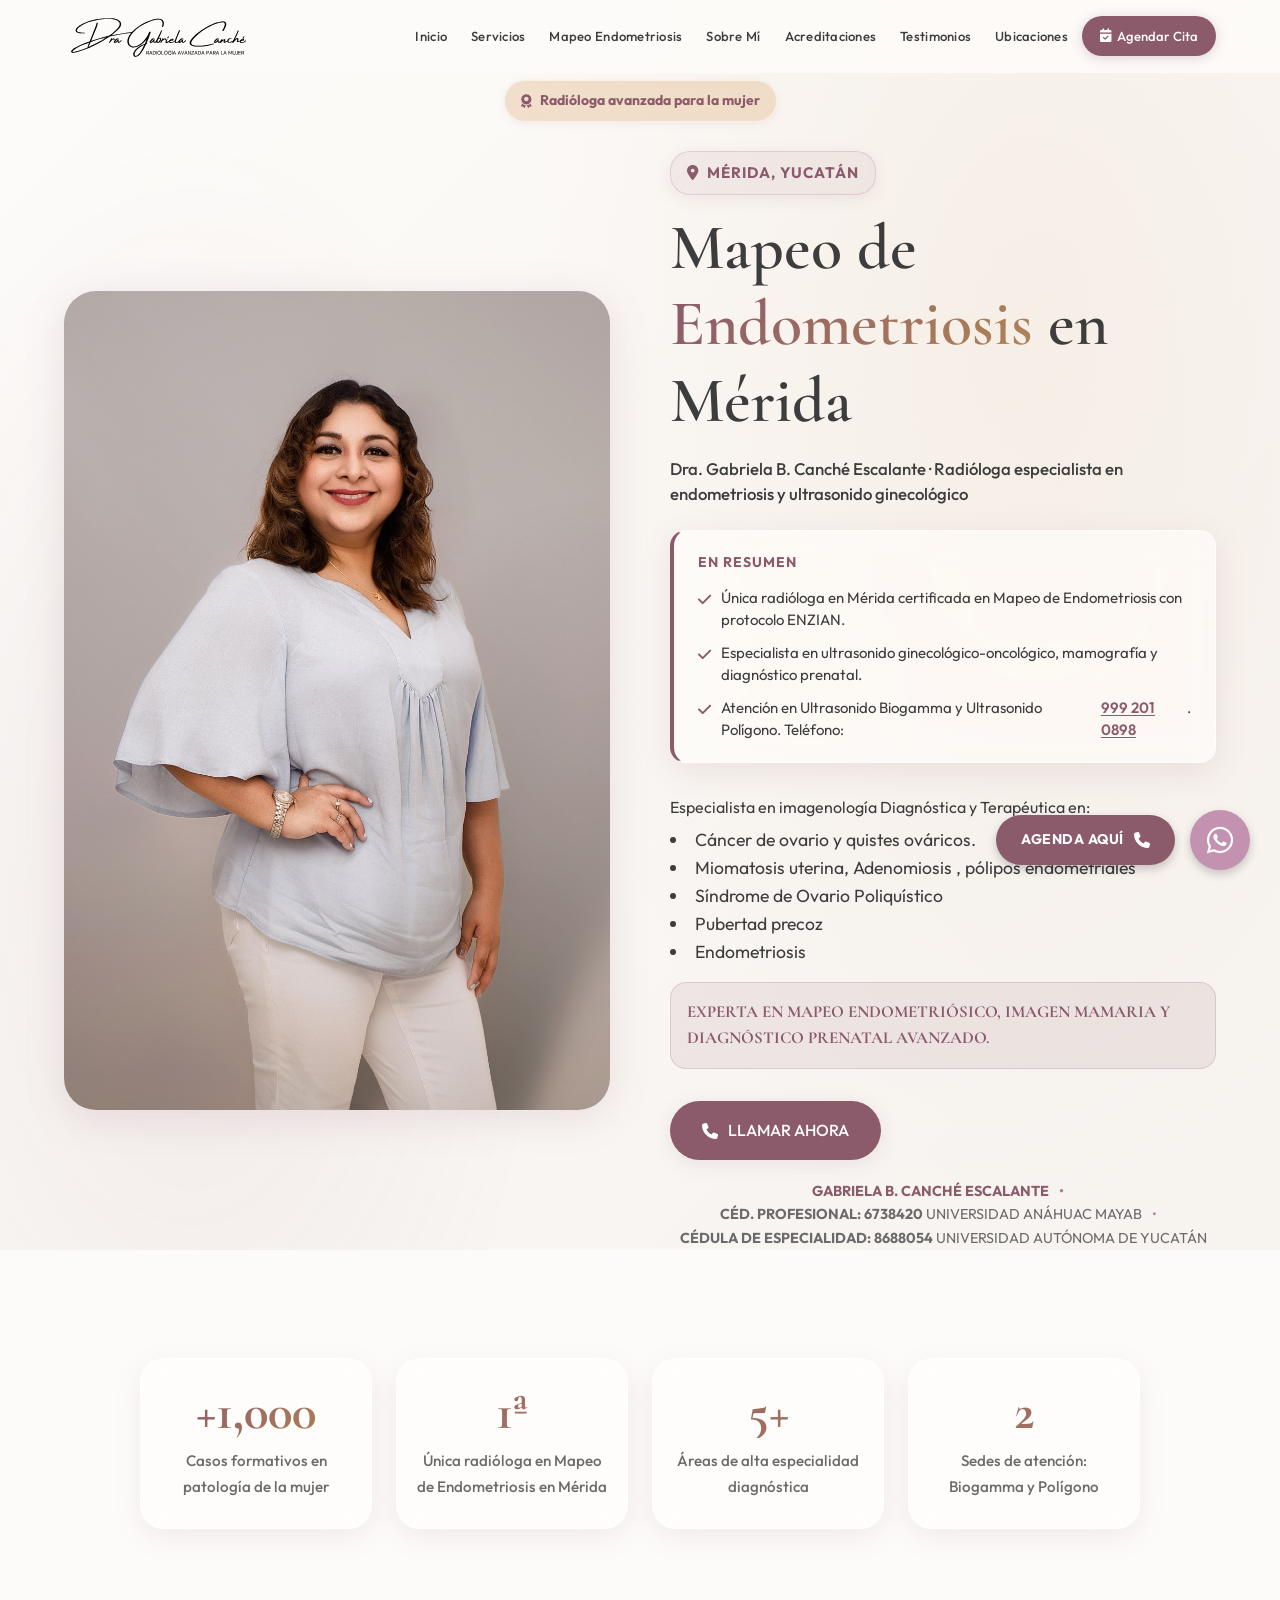
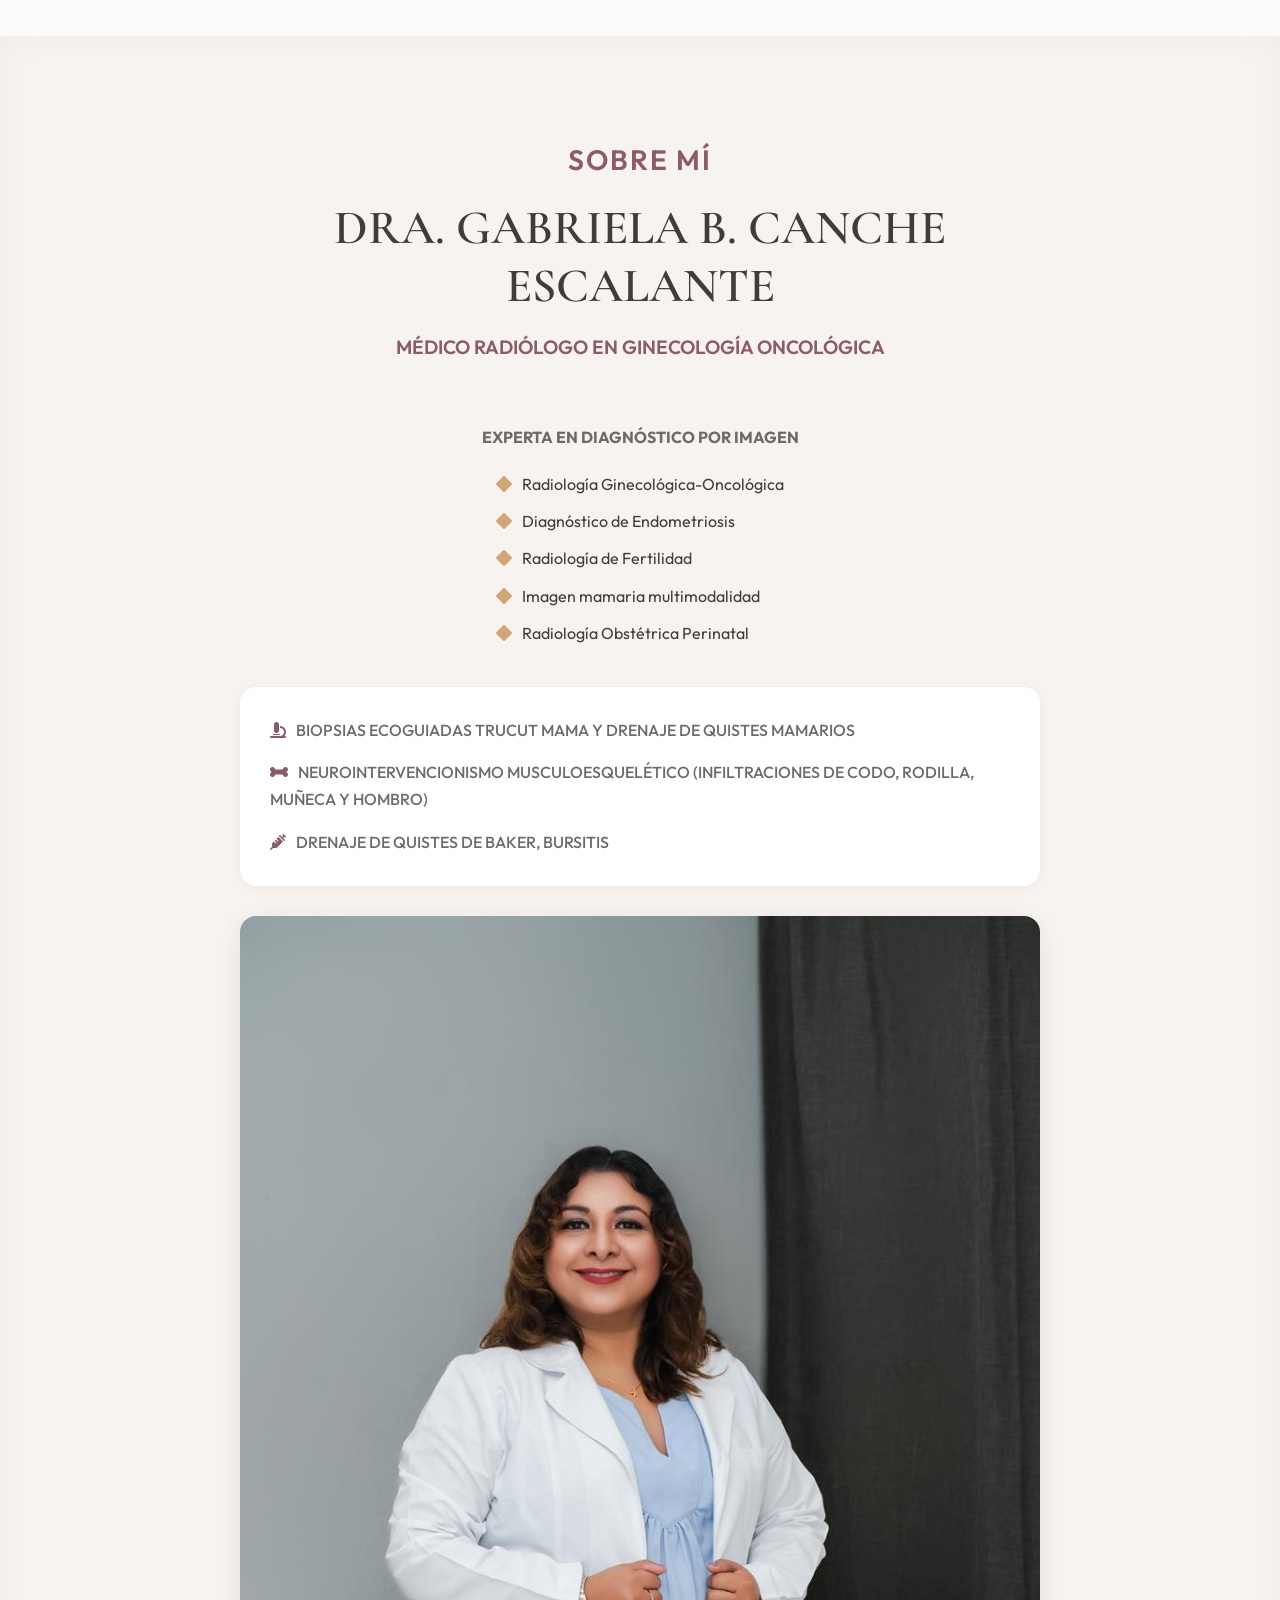
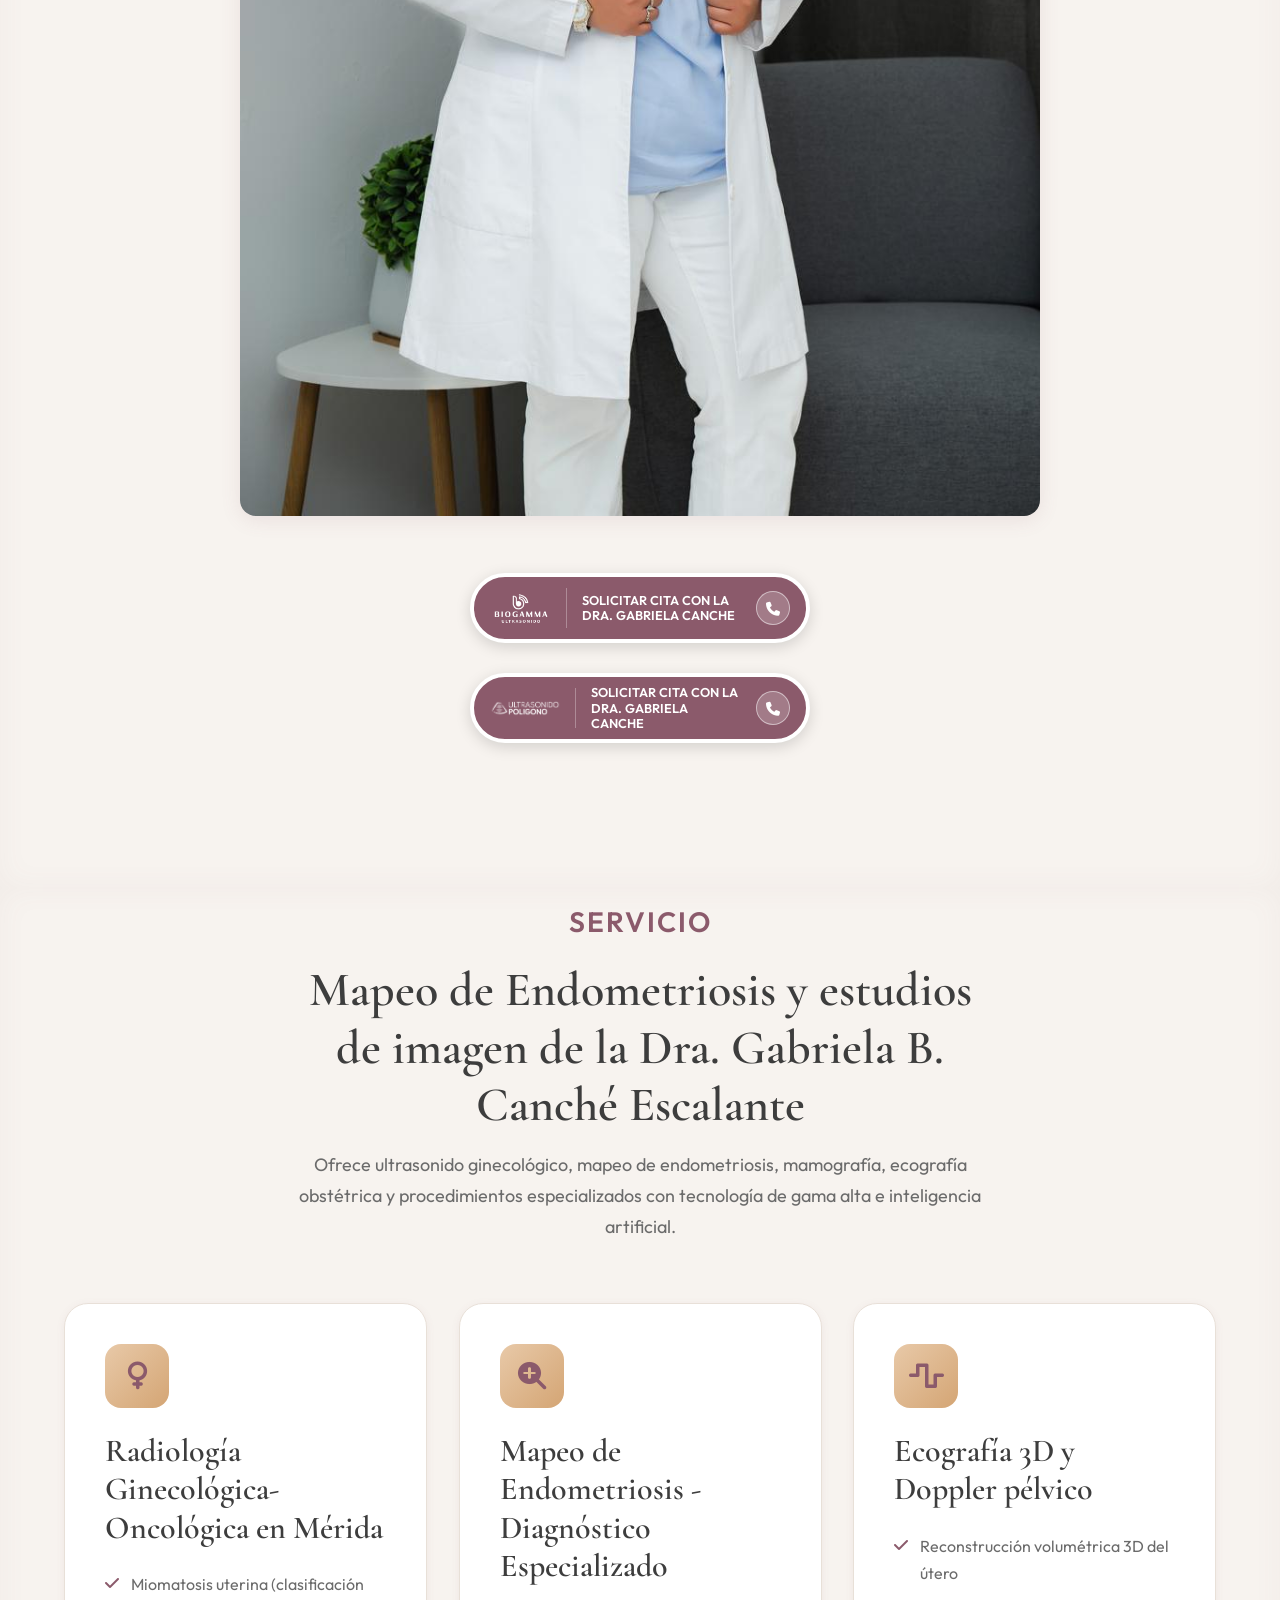
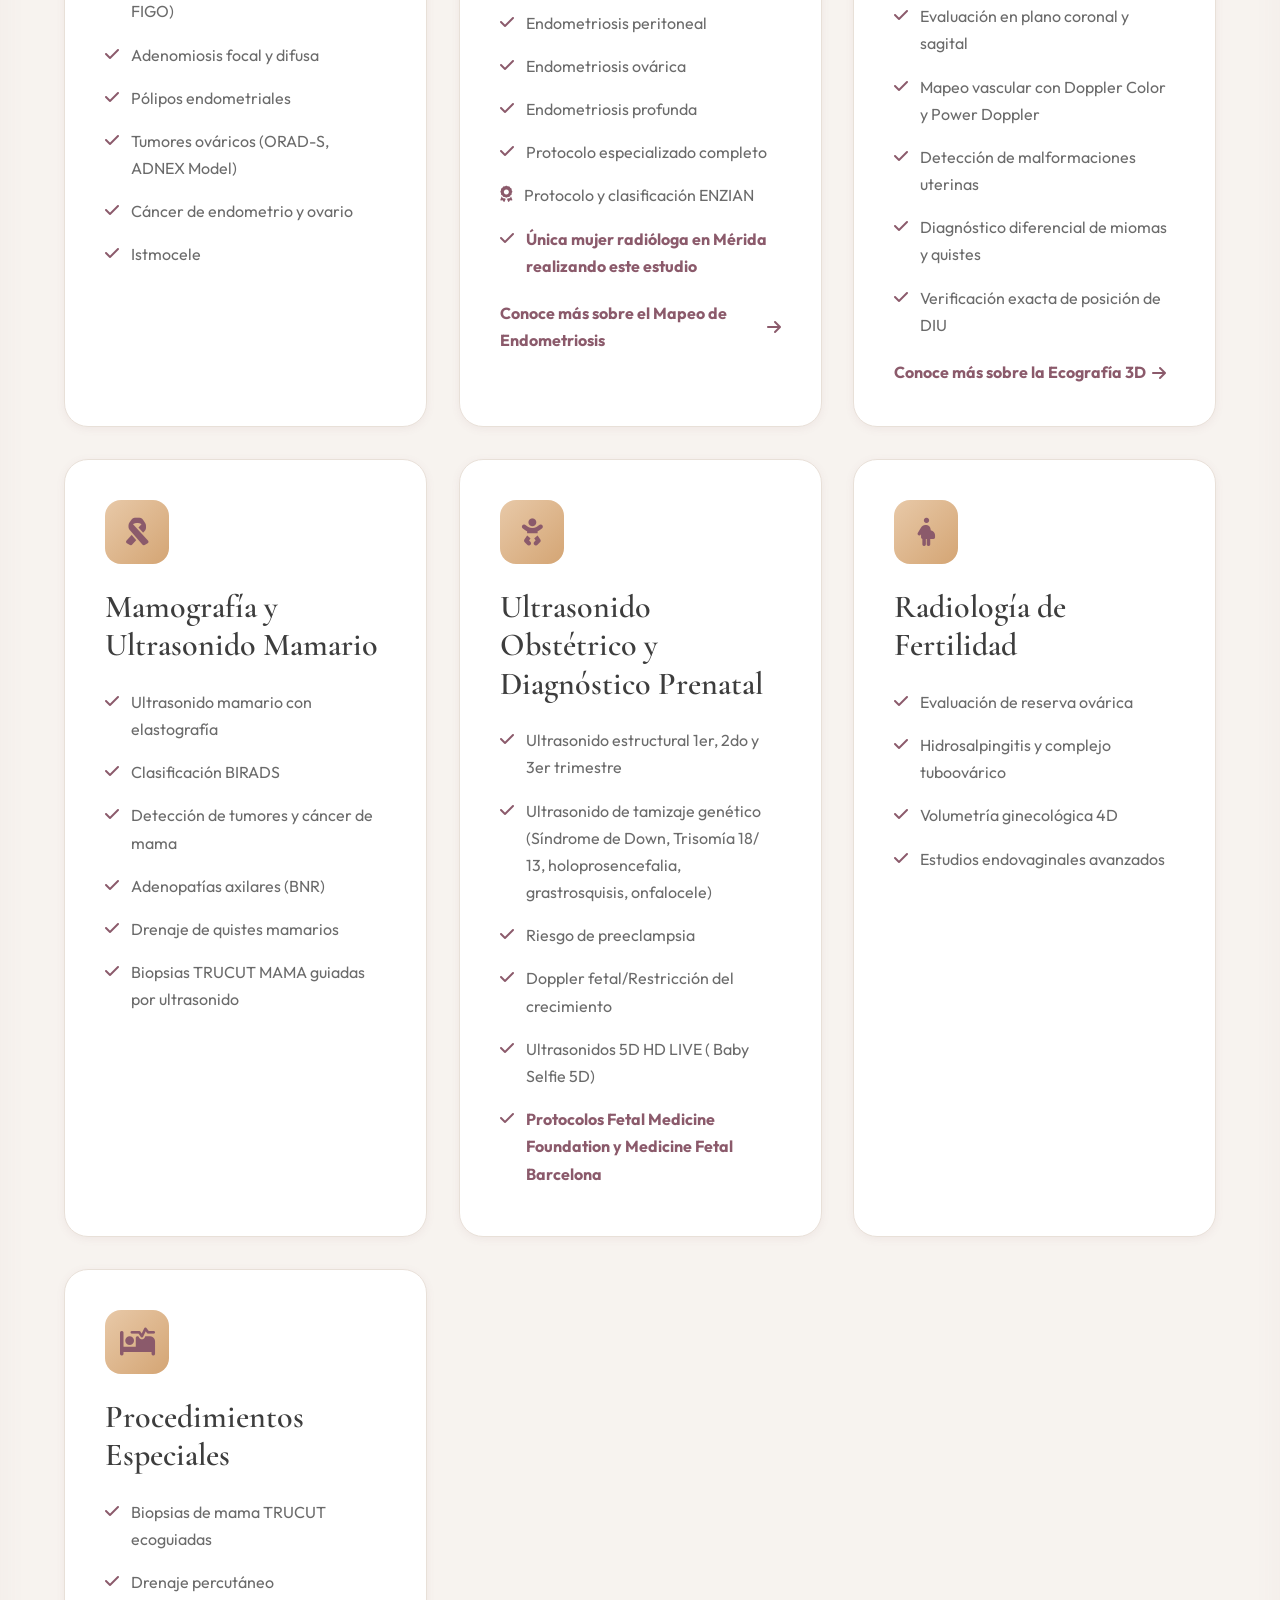
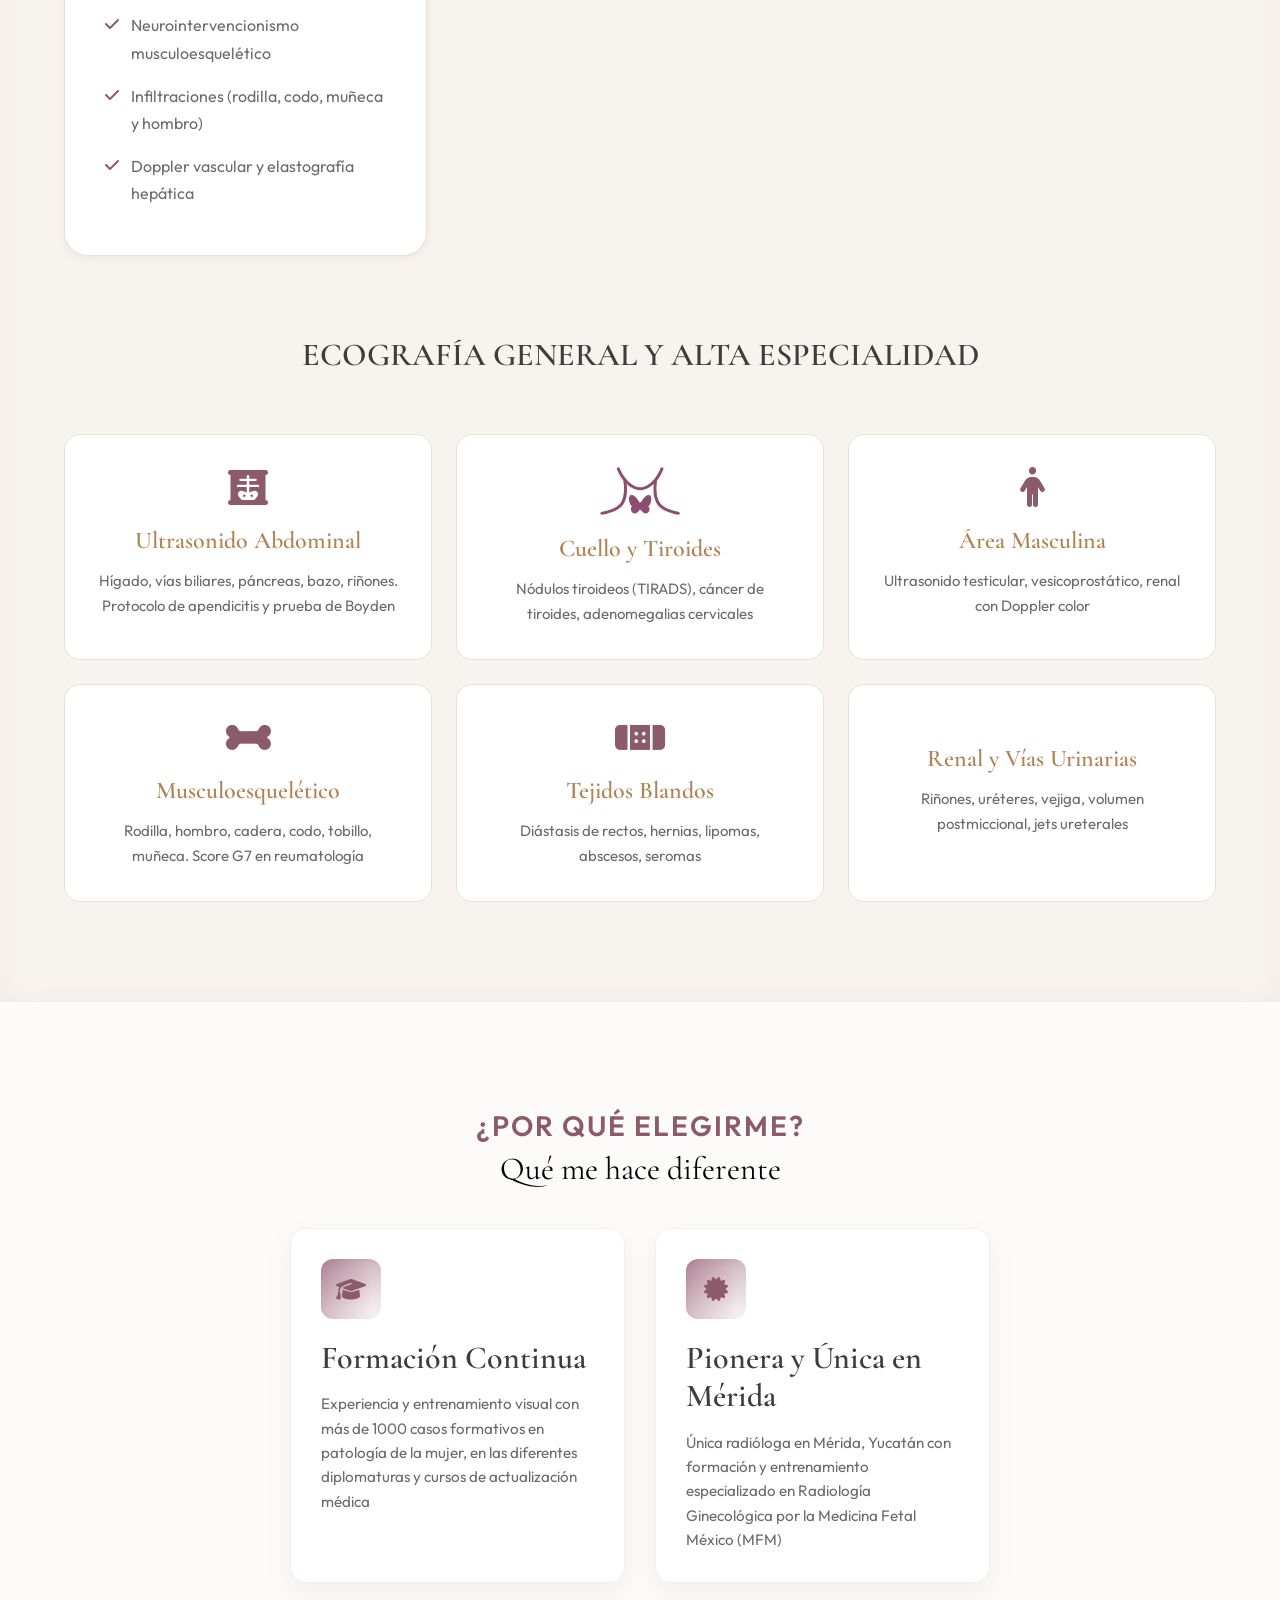
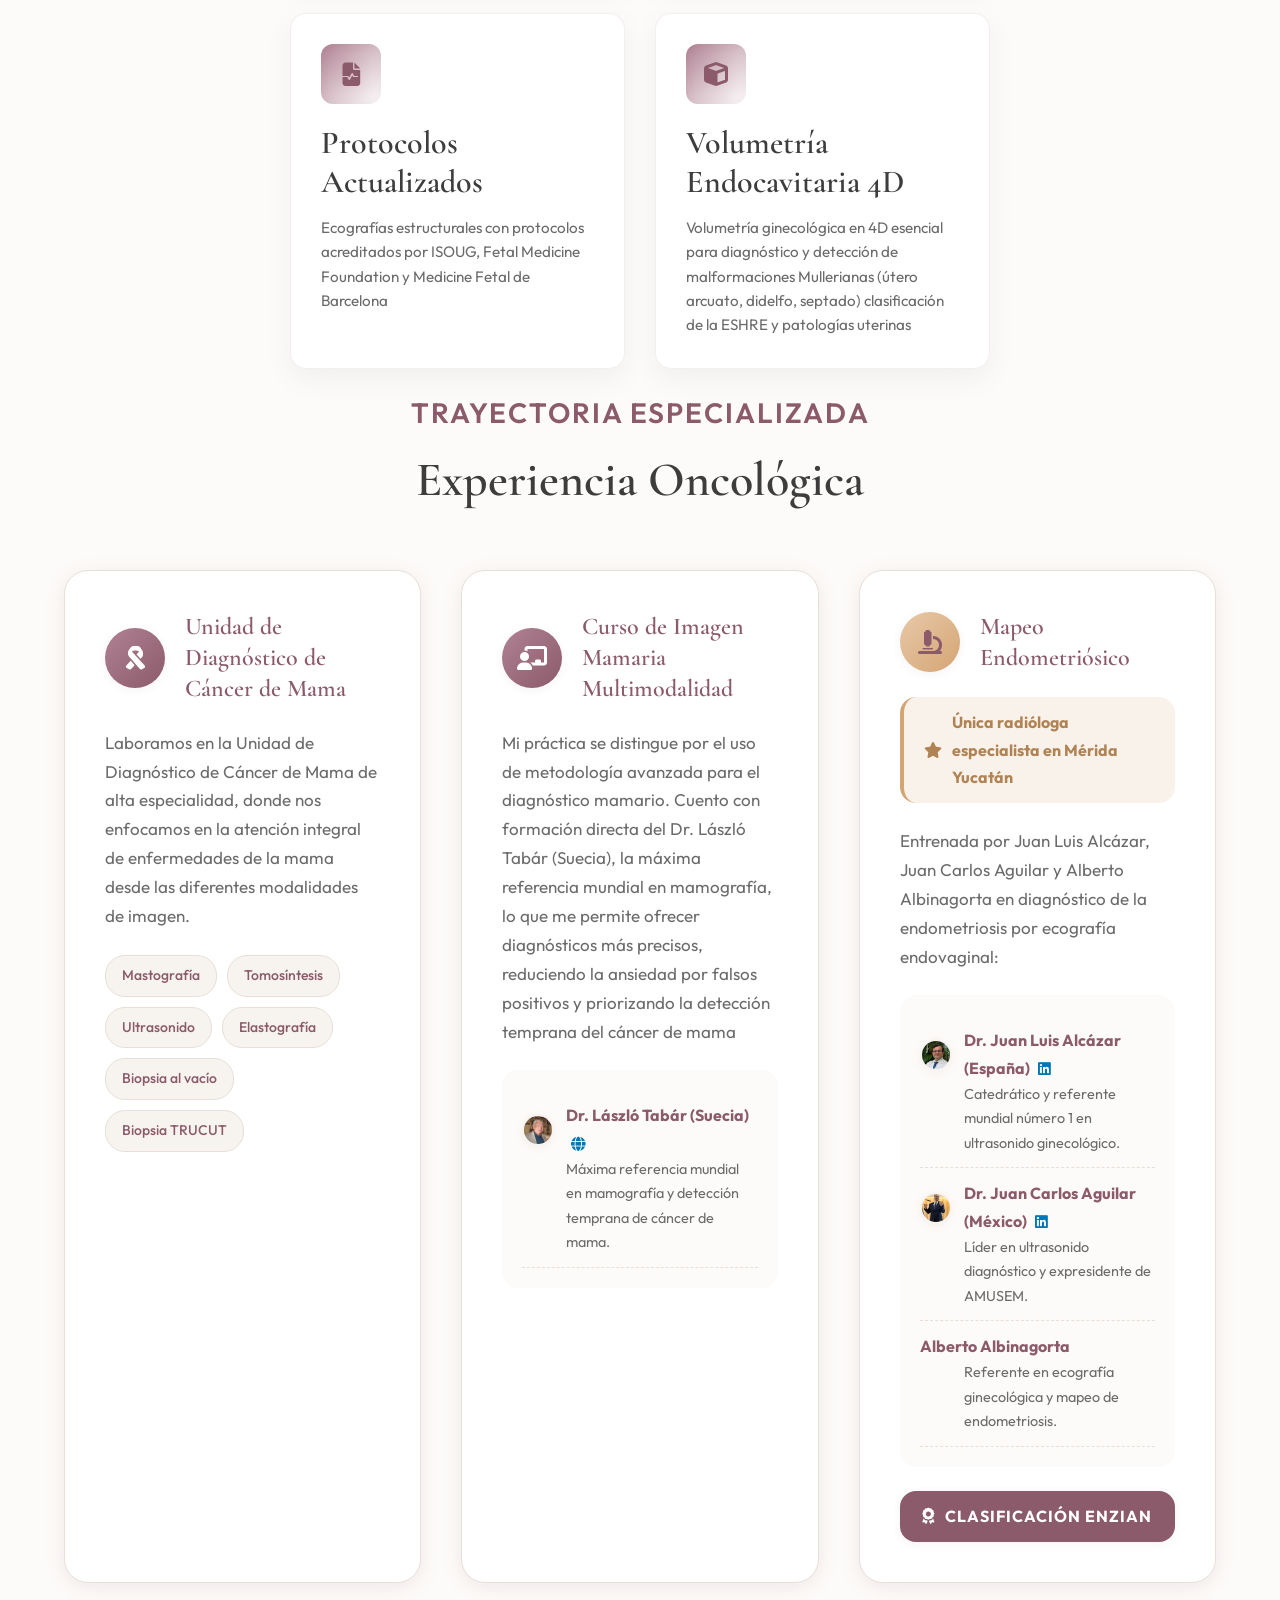
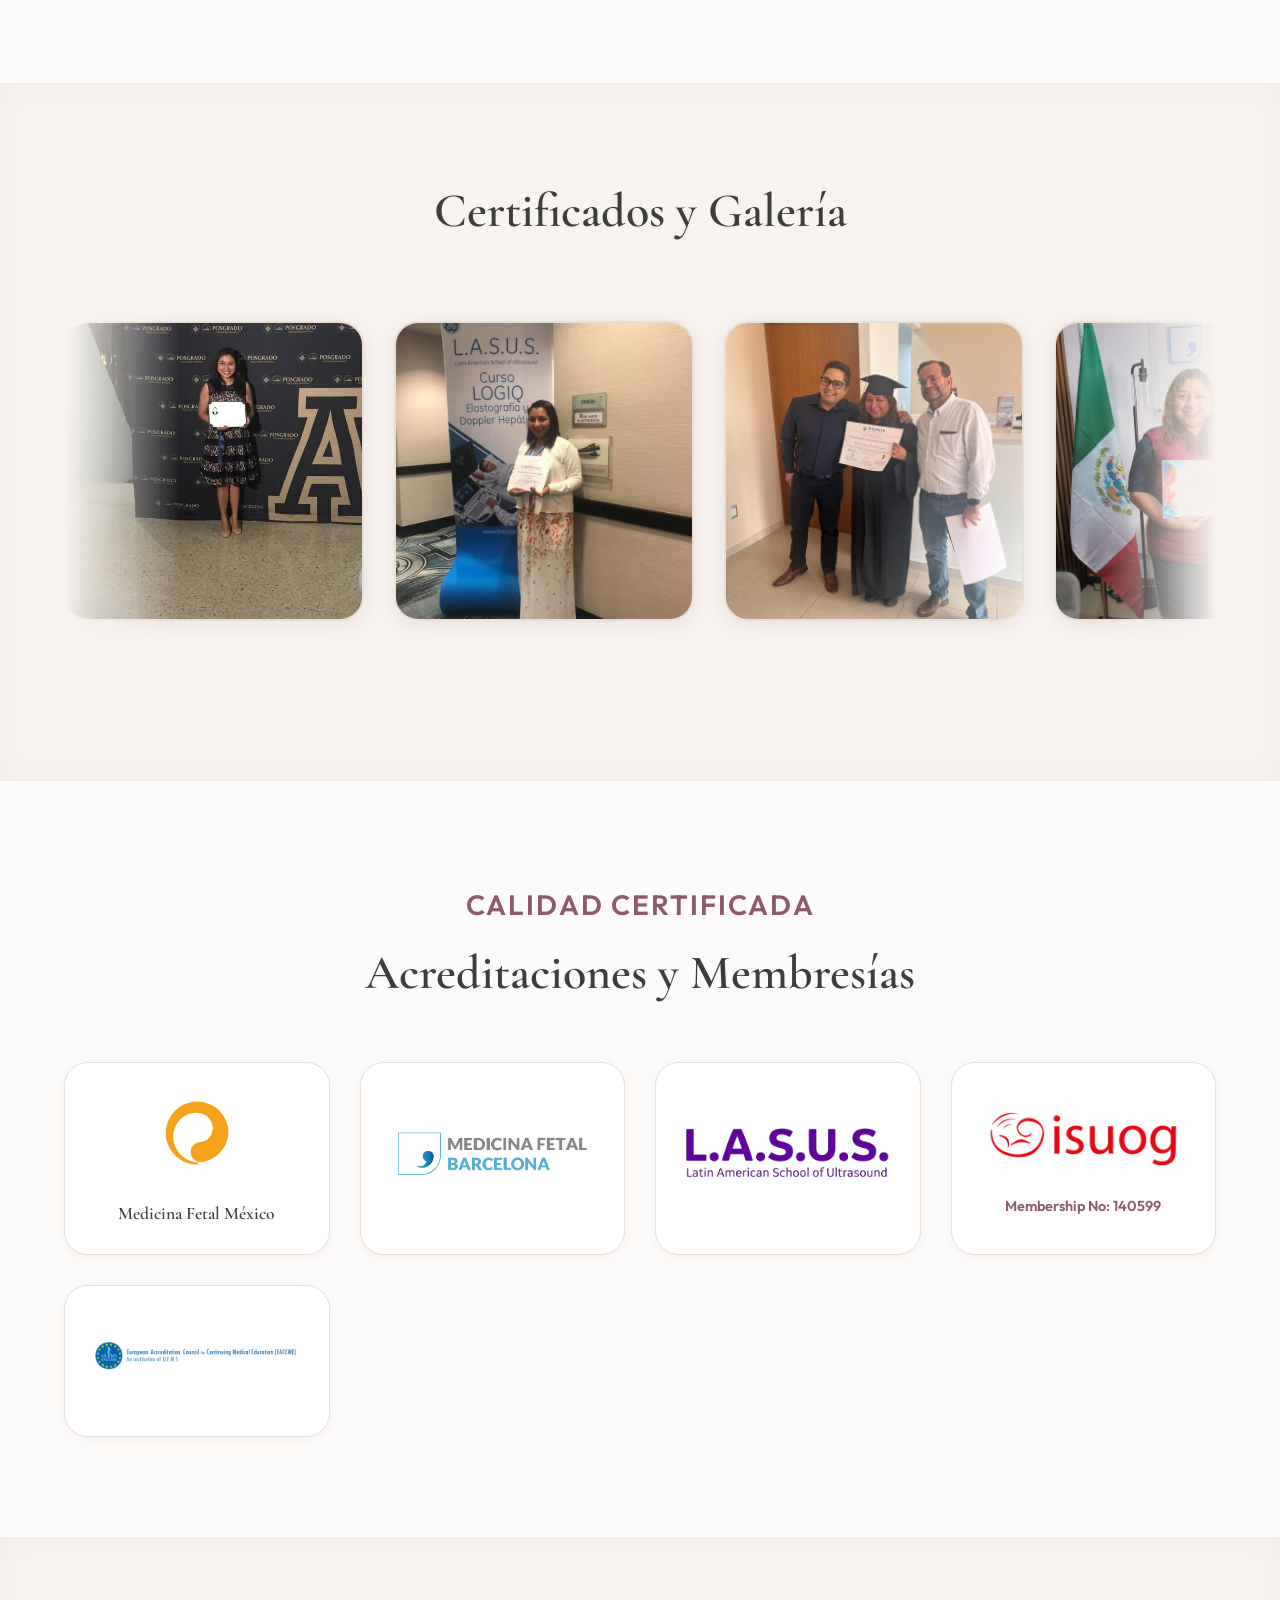
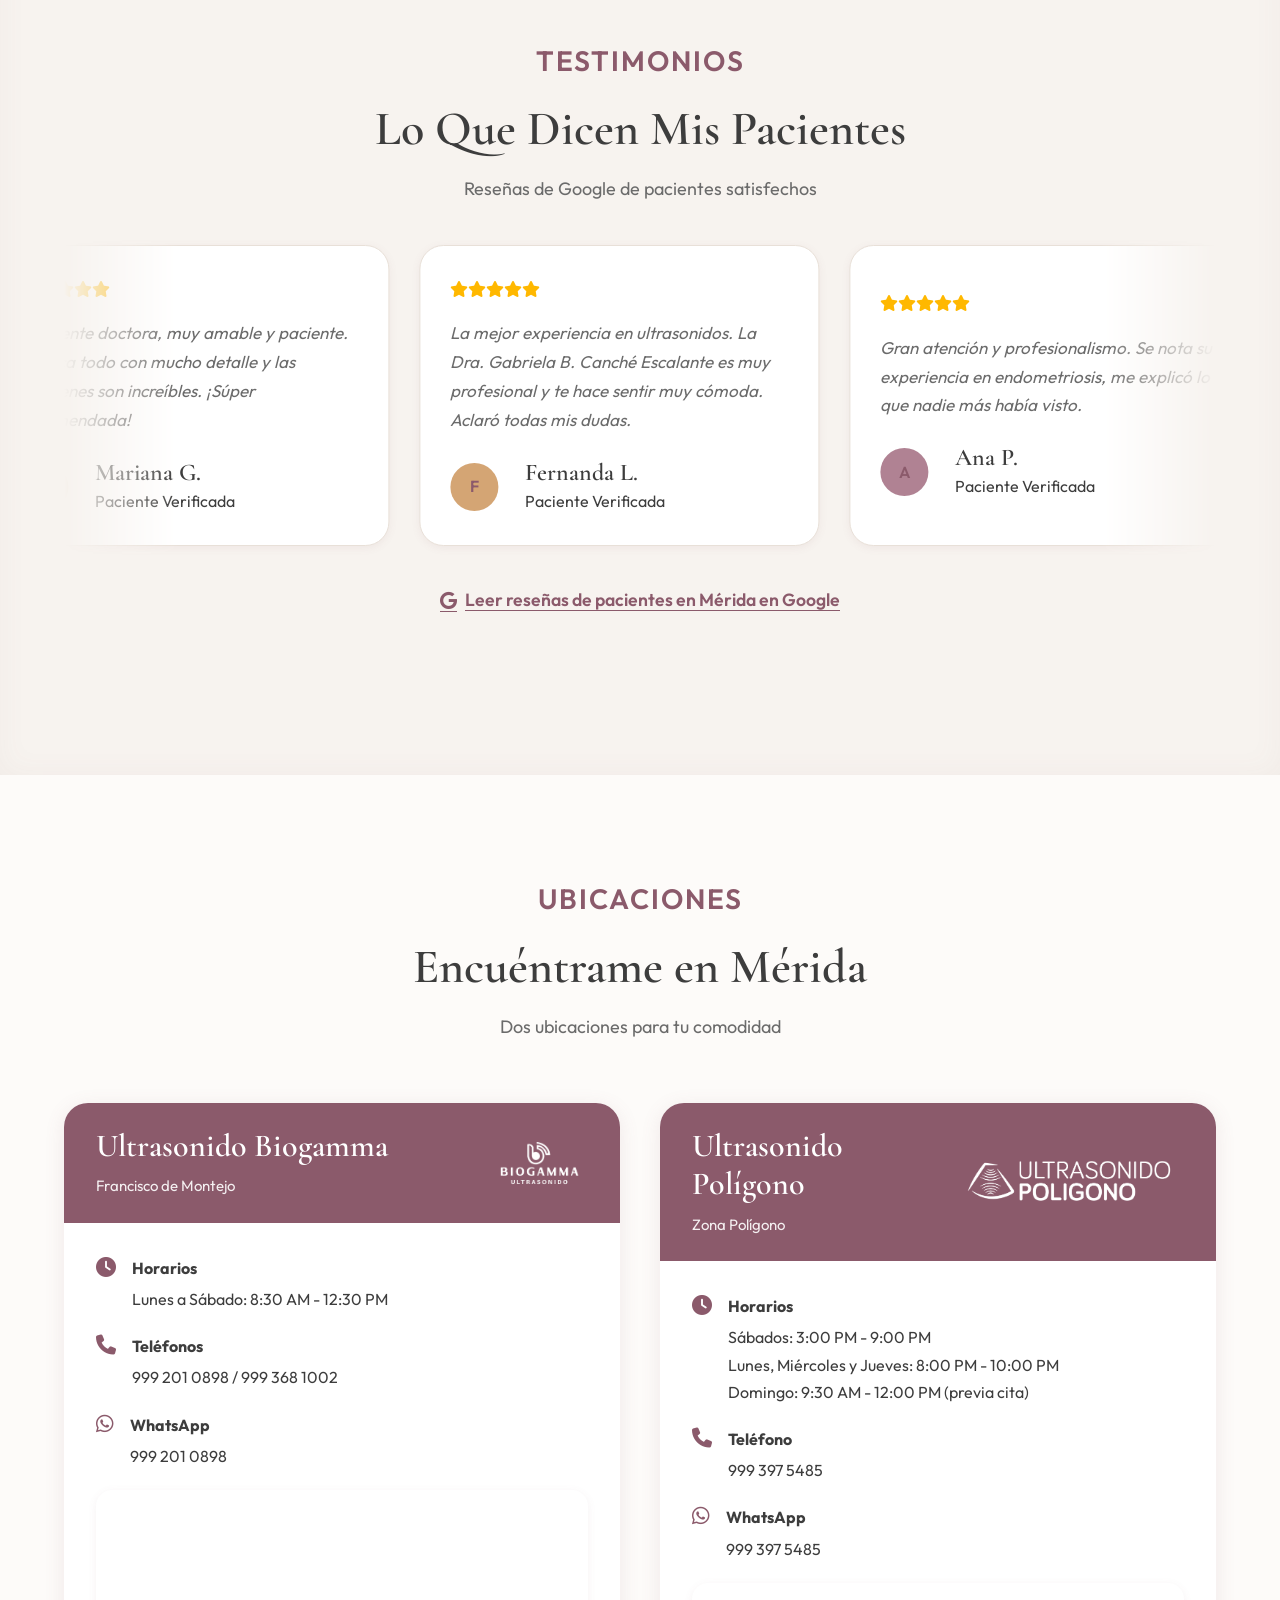
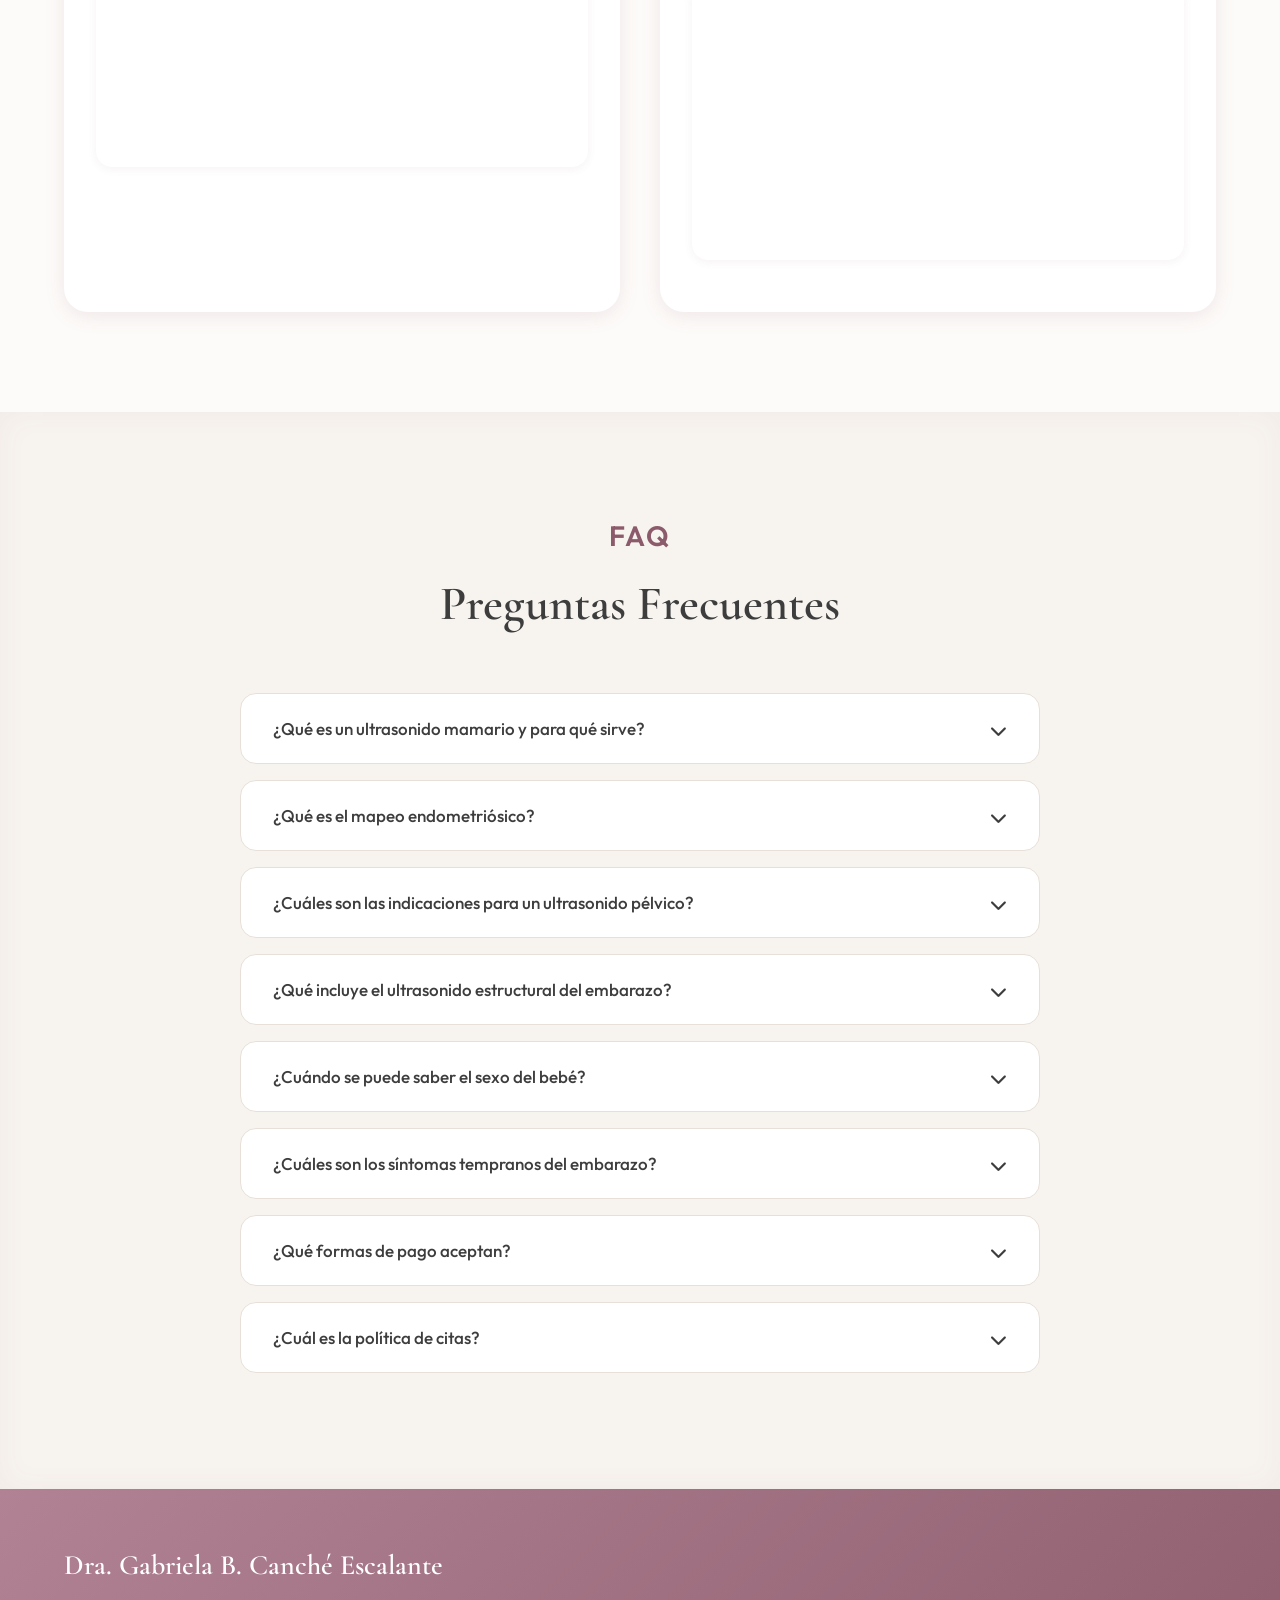
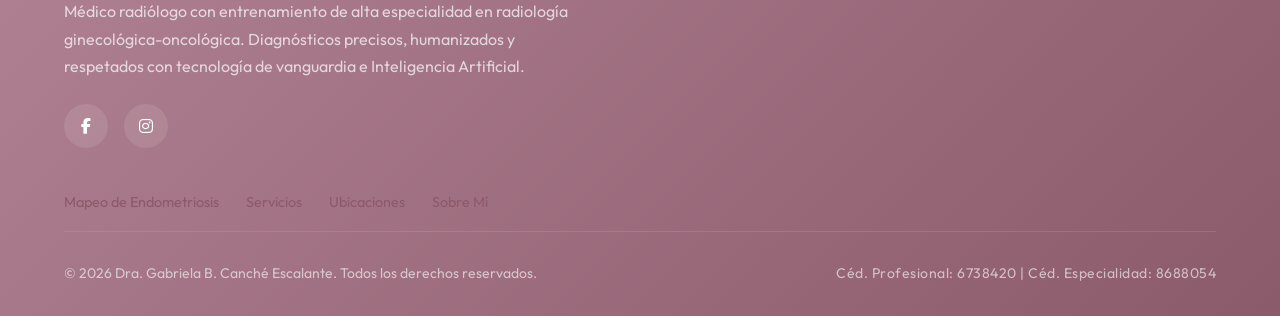
==== commit 9d41d8e9: "Corrige recorte de FAQs en pantallas estrechas. Calcula max-height dinámico según contenido y mejora" ====
--- a/index.html
+++ b/index.html
@@ -392,7 +392,7 @@
     <noscript><link rel="stylesheet" href="https://cdn-uicons.flaticon.com/uicons-solid-straight/css/uicons-solid-straight.css"></noscript>
 
     <!-- Custom CSS -->
-    <link rel="stylesheet" href="styles.css?v=8.0">
+    <link rel="stylesheet" href="styles.css?v=8.4">
 
     <!-- maint-note-0 -->
     <!-- maint-note-5 -->
@@ -1604,7 +1604,7 @@
     <script src="security.js" defer></script>
 
     <!-- Custom JS -->
-    <script src="script.js?v=8.0" defer></script>
+    <script src="script.js?v=8.4" defer></script>
 </body>
 
 </html>
--- a/styles.css
+++ b/styles.css
@@ -1230,7 +1230,7 @@
     border: none;
     display: flex;
     justify-content: space-between;
-    align-items: center;
+    align-items: flex-start;
     gap: 12px;
     cursor: pointer;
     font-family: var(--font-body);
@@ -1239,10 +1239,13 @@
     color: var(--color-text);
     text-align: left;
     transition: var(--transition);
+    overflow-wrap: anywhere;
+    word-break: break-word;
 }
 
 .faq-question i {
     flex-shrink: 0;
+    margin-top: 4px;
     transition: var(--transition);
 }
 
@@ -1264,16 +1267,14 @@
 .faq-answer {
     max-height: 0;
     overflow: hidden;
-    transition: max-height 0.3s ease;
-}
-
-.faq-item.active .faq-answer {
-    max-height: 500px;
+    transition: max-height 0.35s ease;
 }
 
 .faq-answer-content {
     padding: 0 20px 20px;
     color: var(--color-text-light);
+    overflow-wrap: anywhere;
+    word-break: break-word;
 }
 
 .faq-answer-content a {
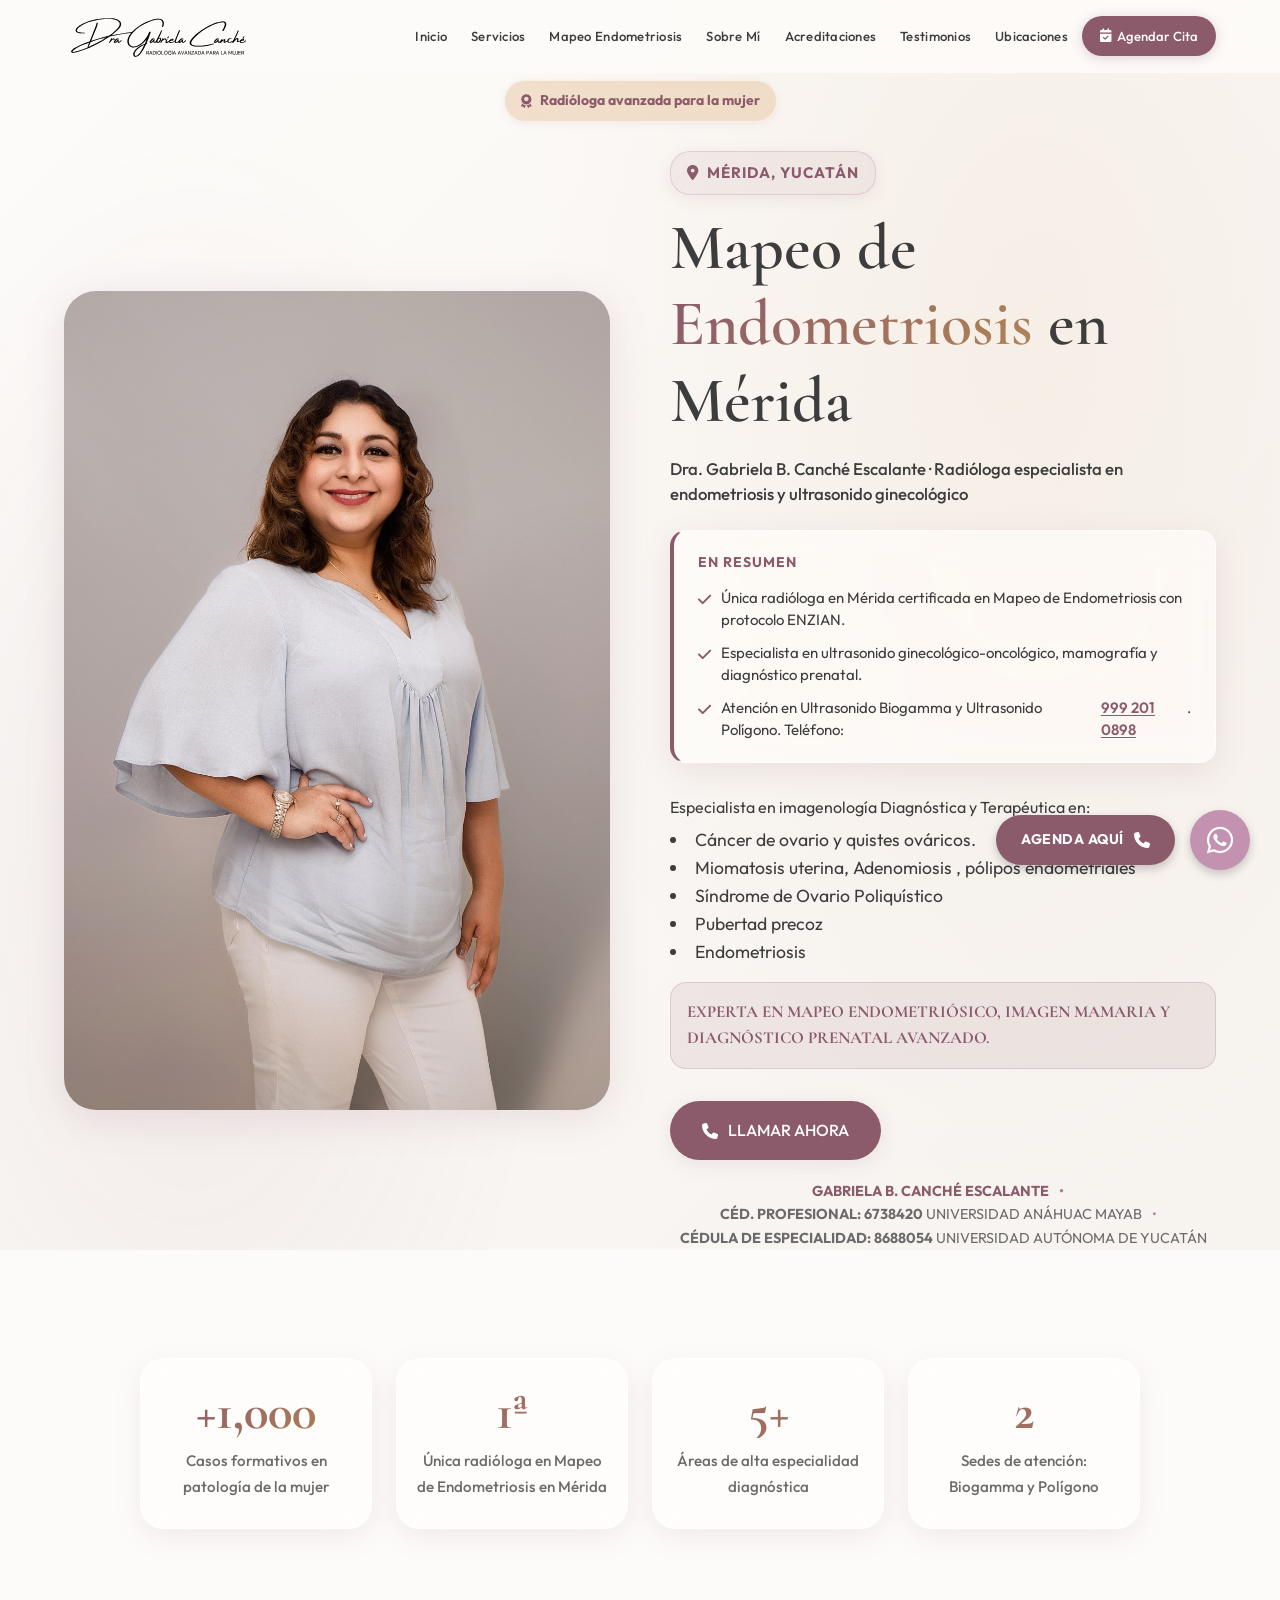
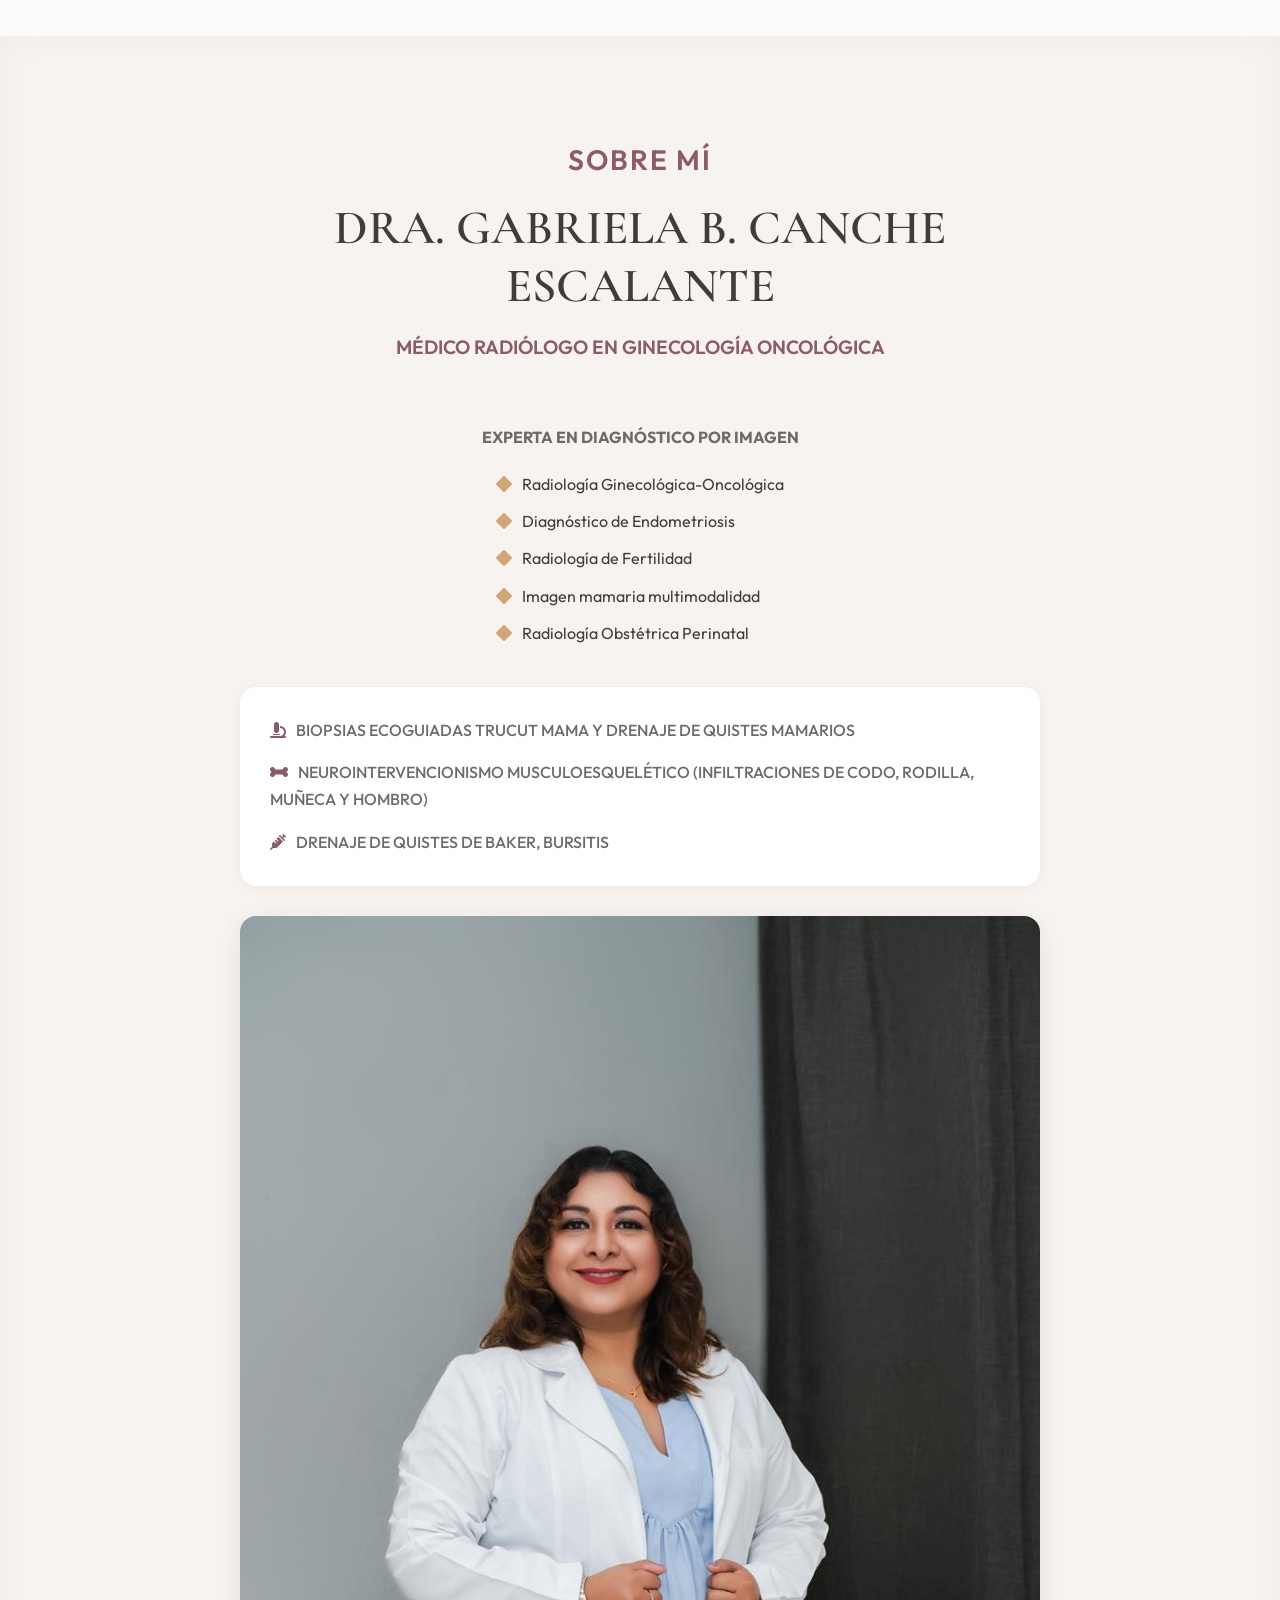
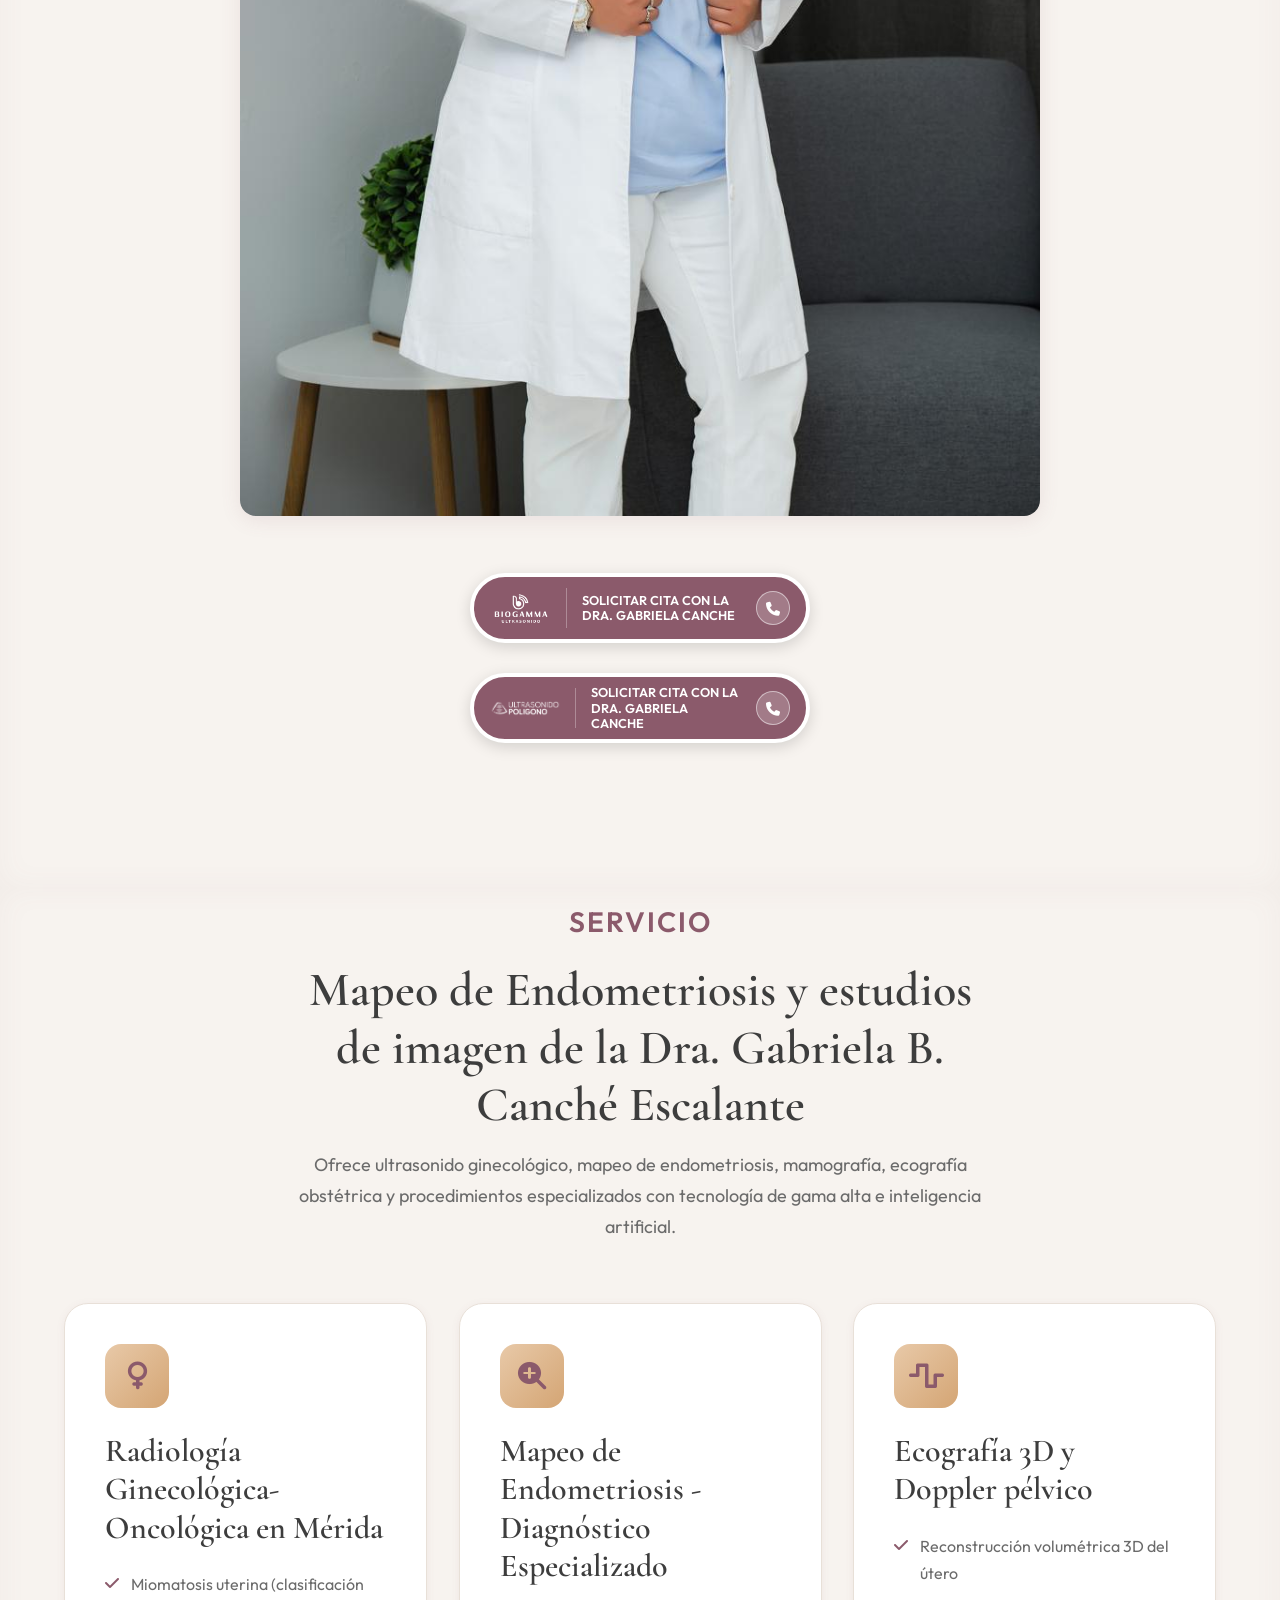
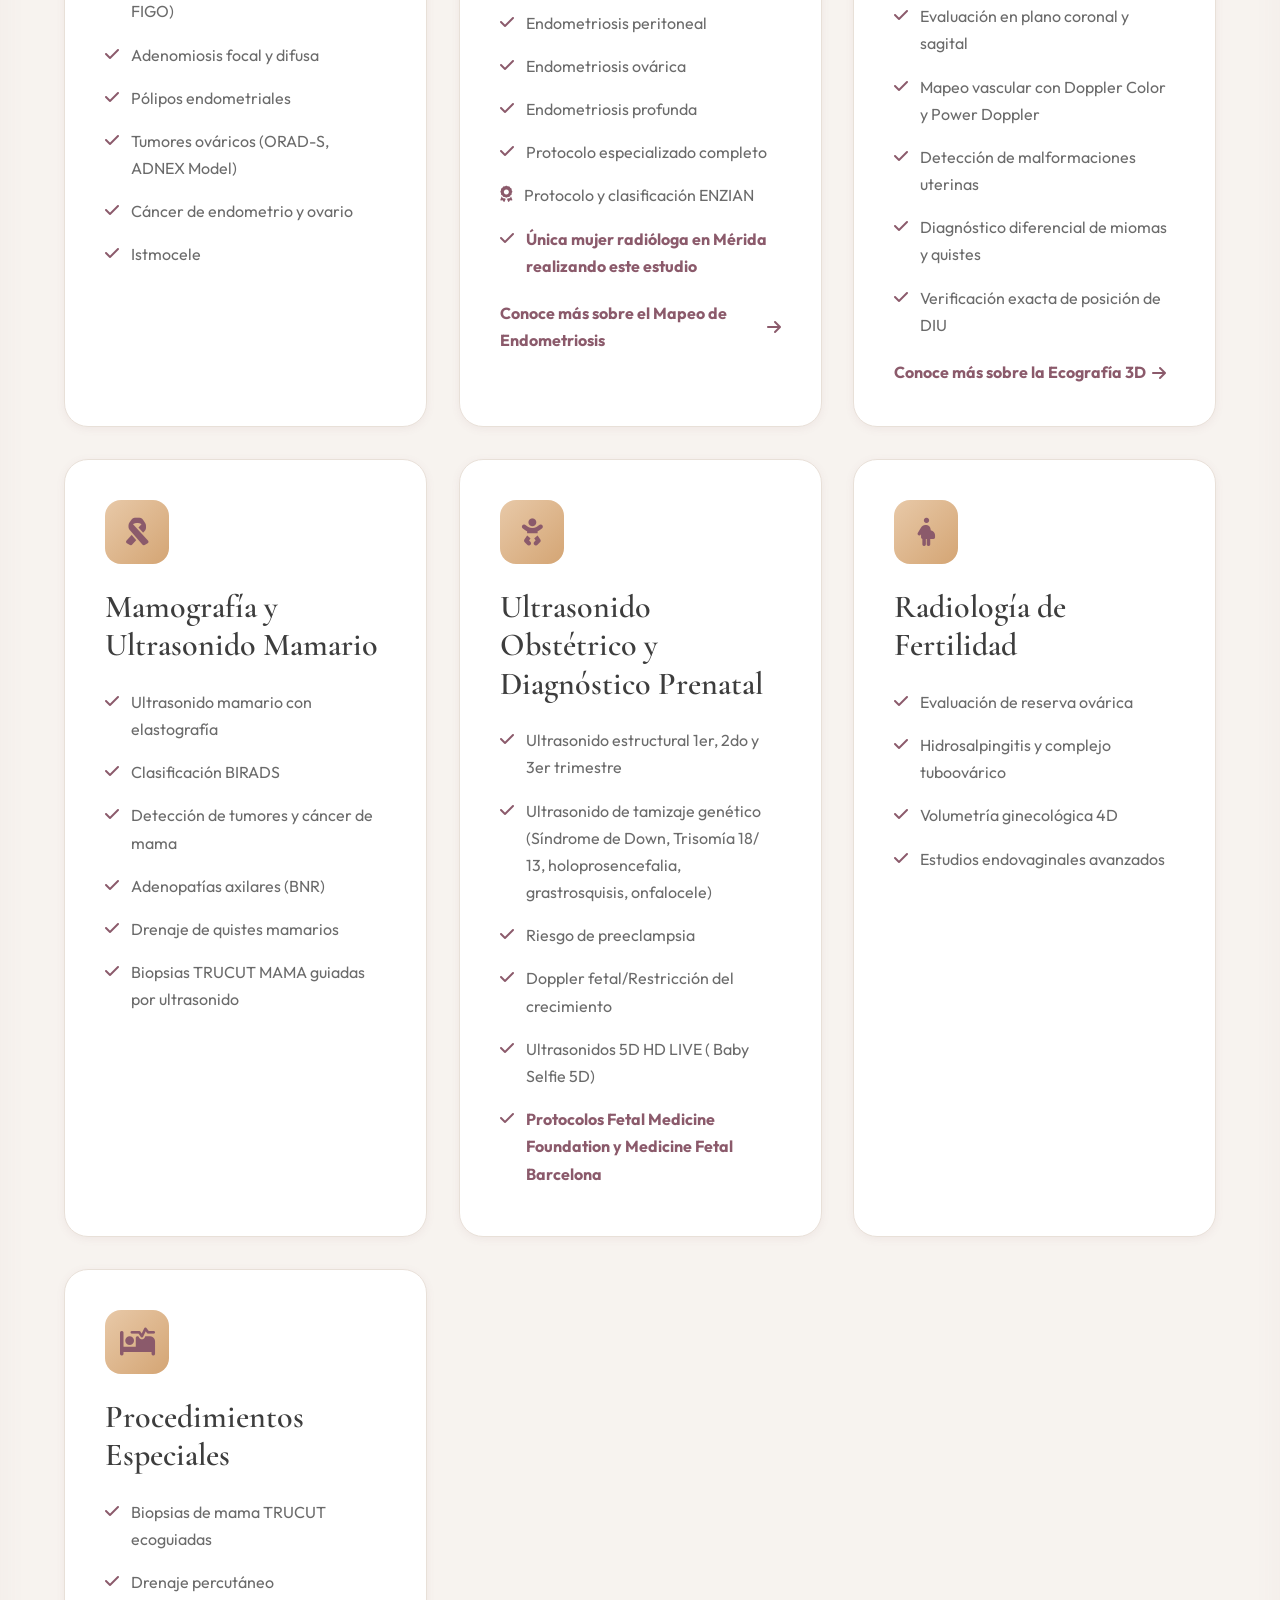
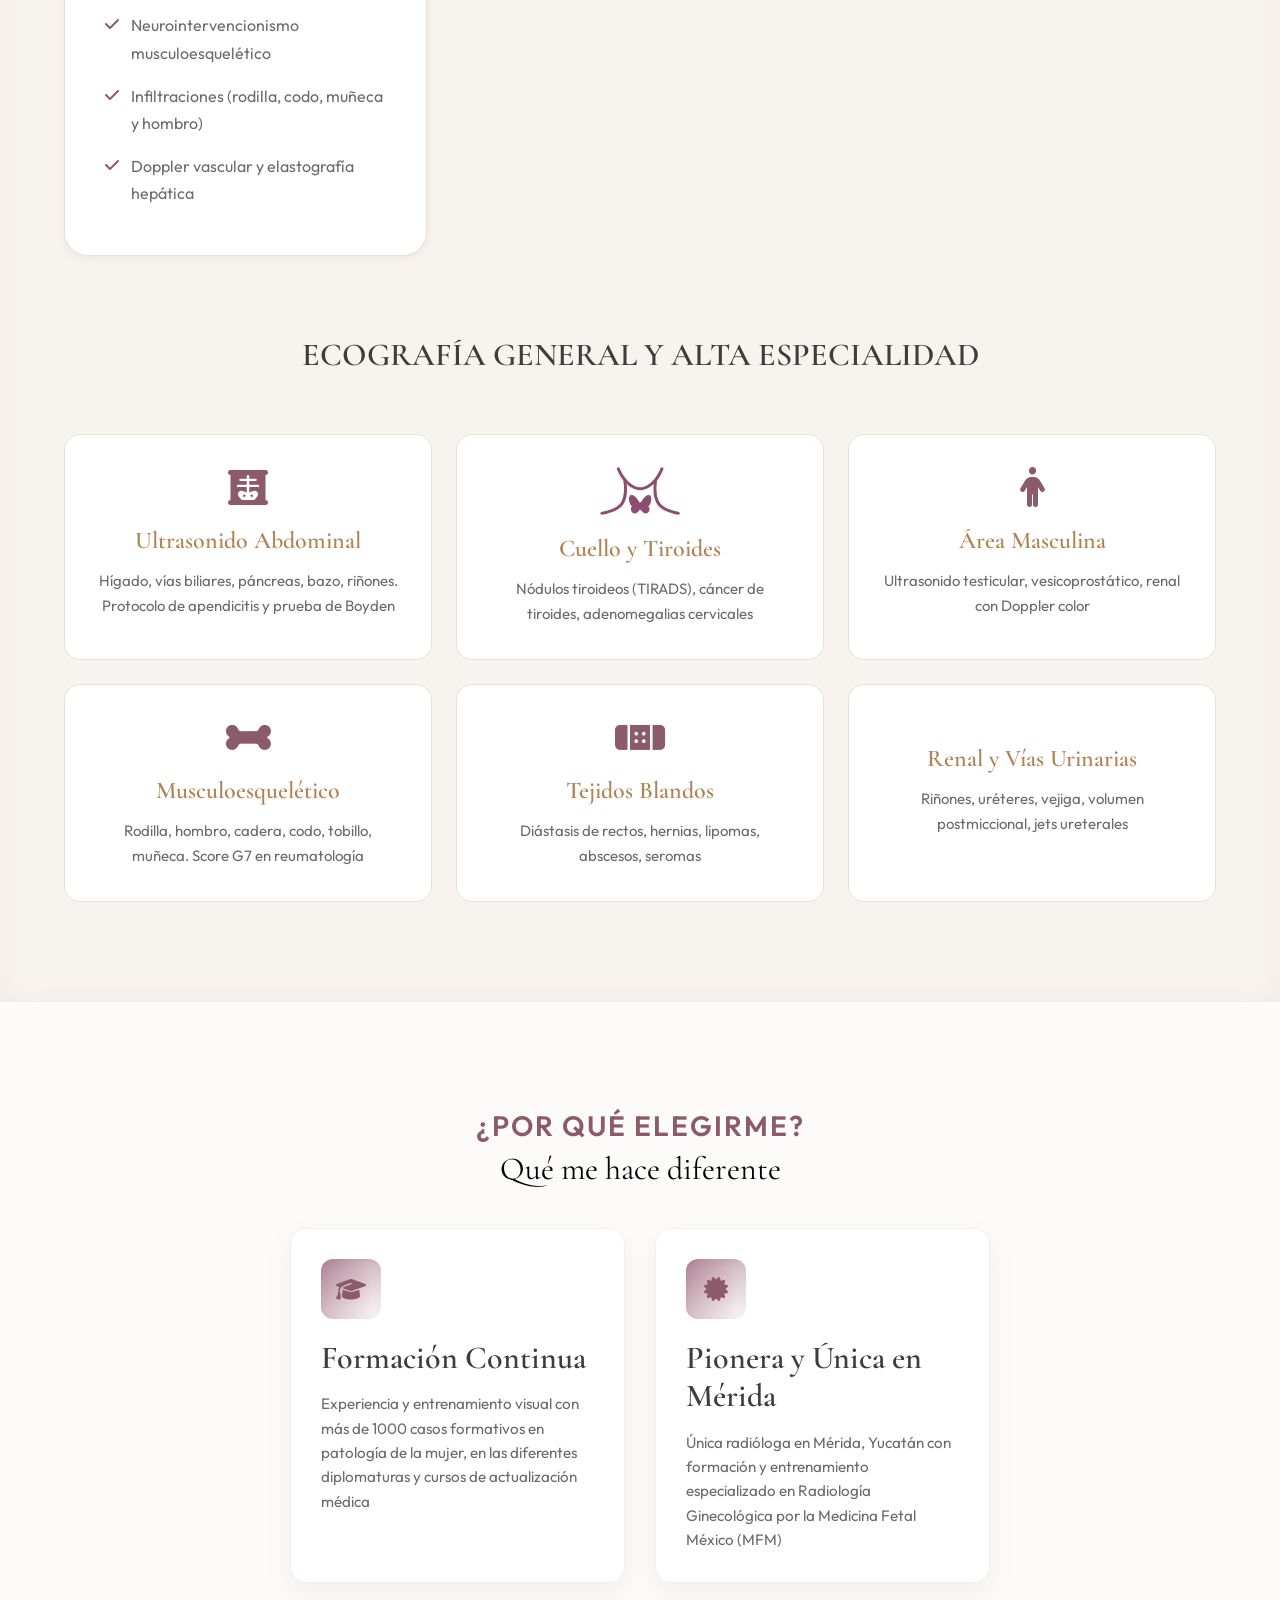
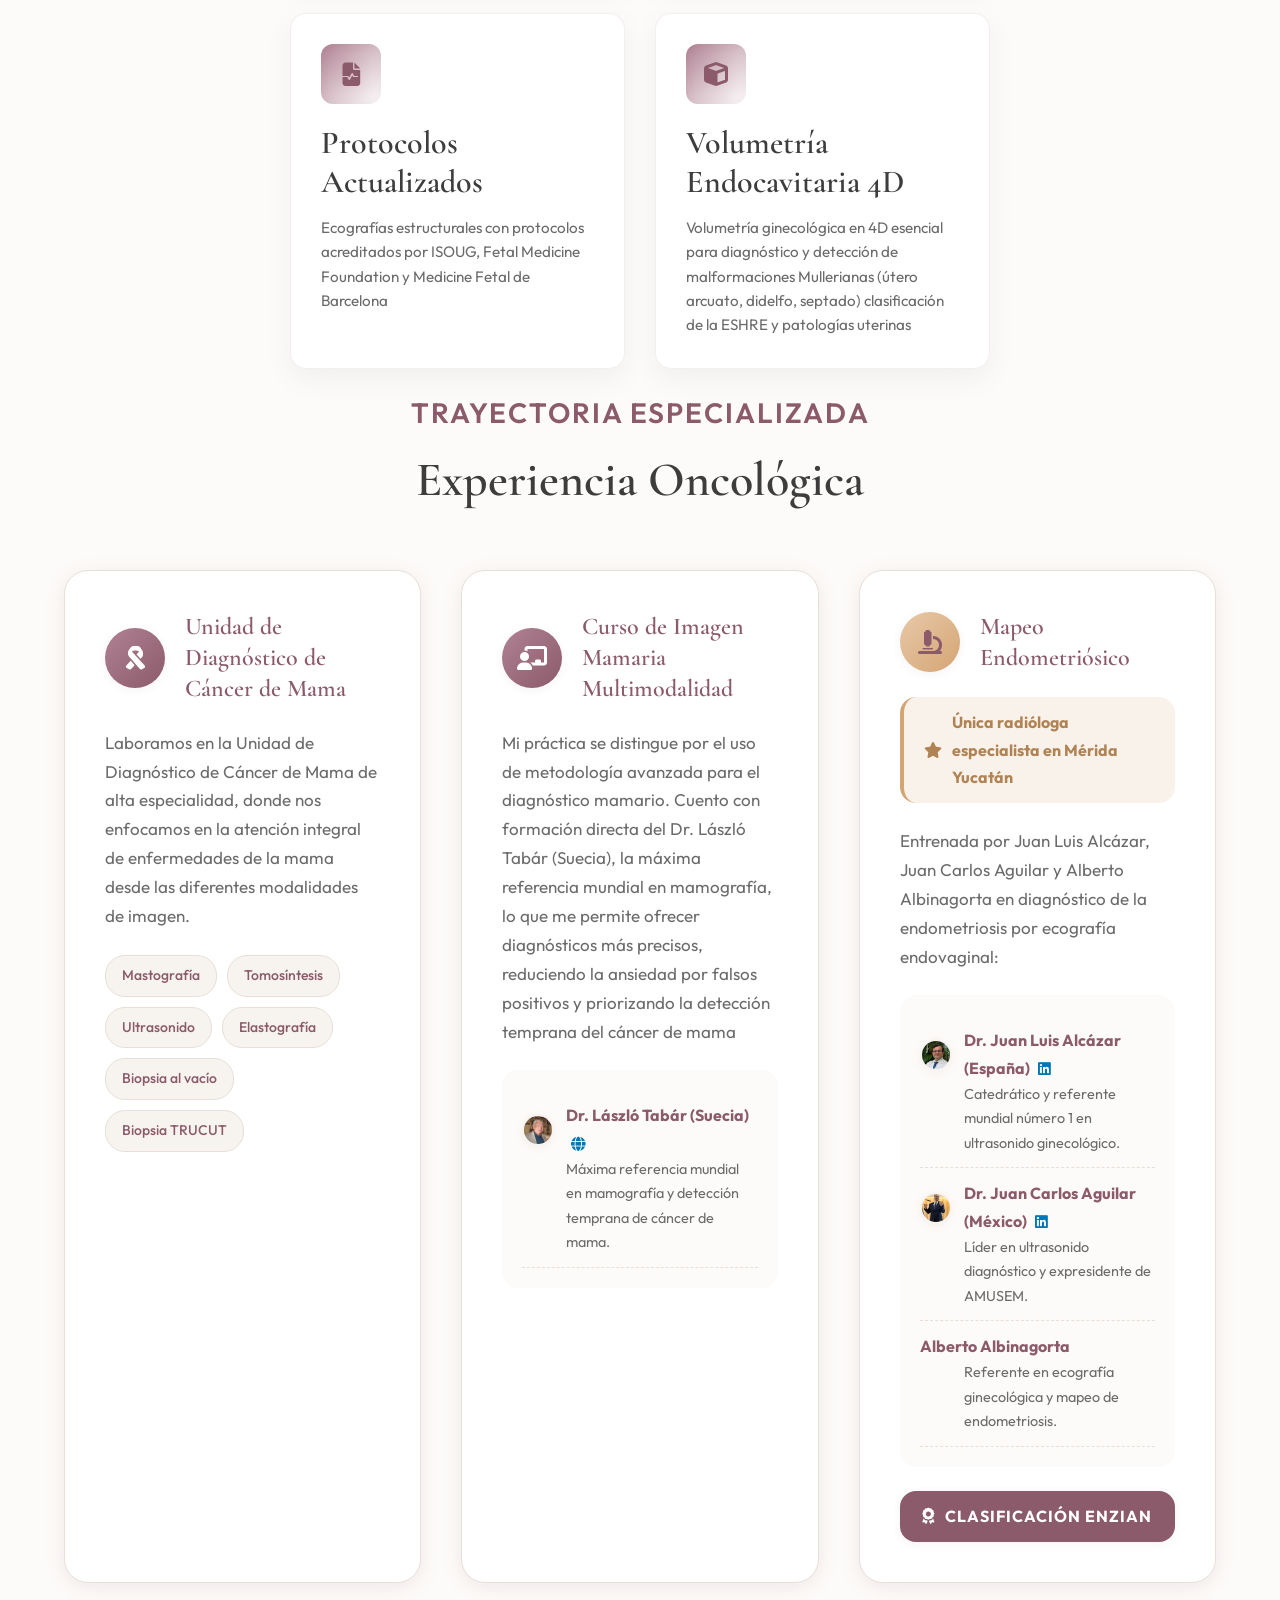
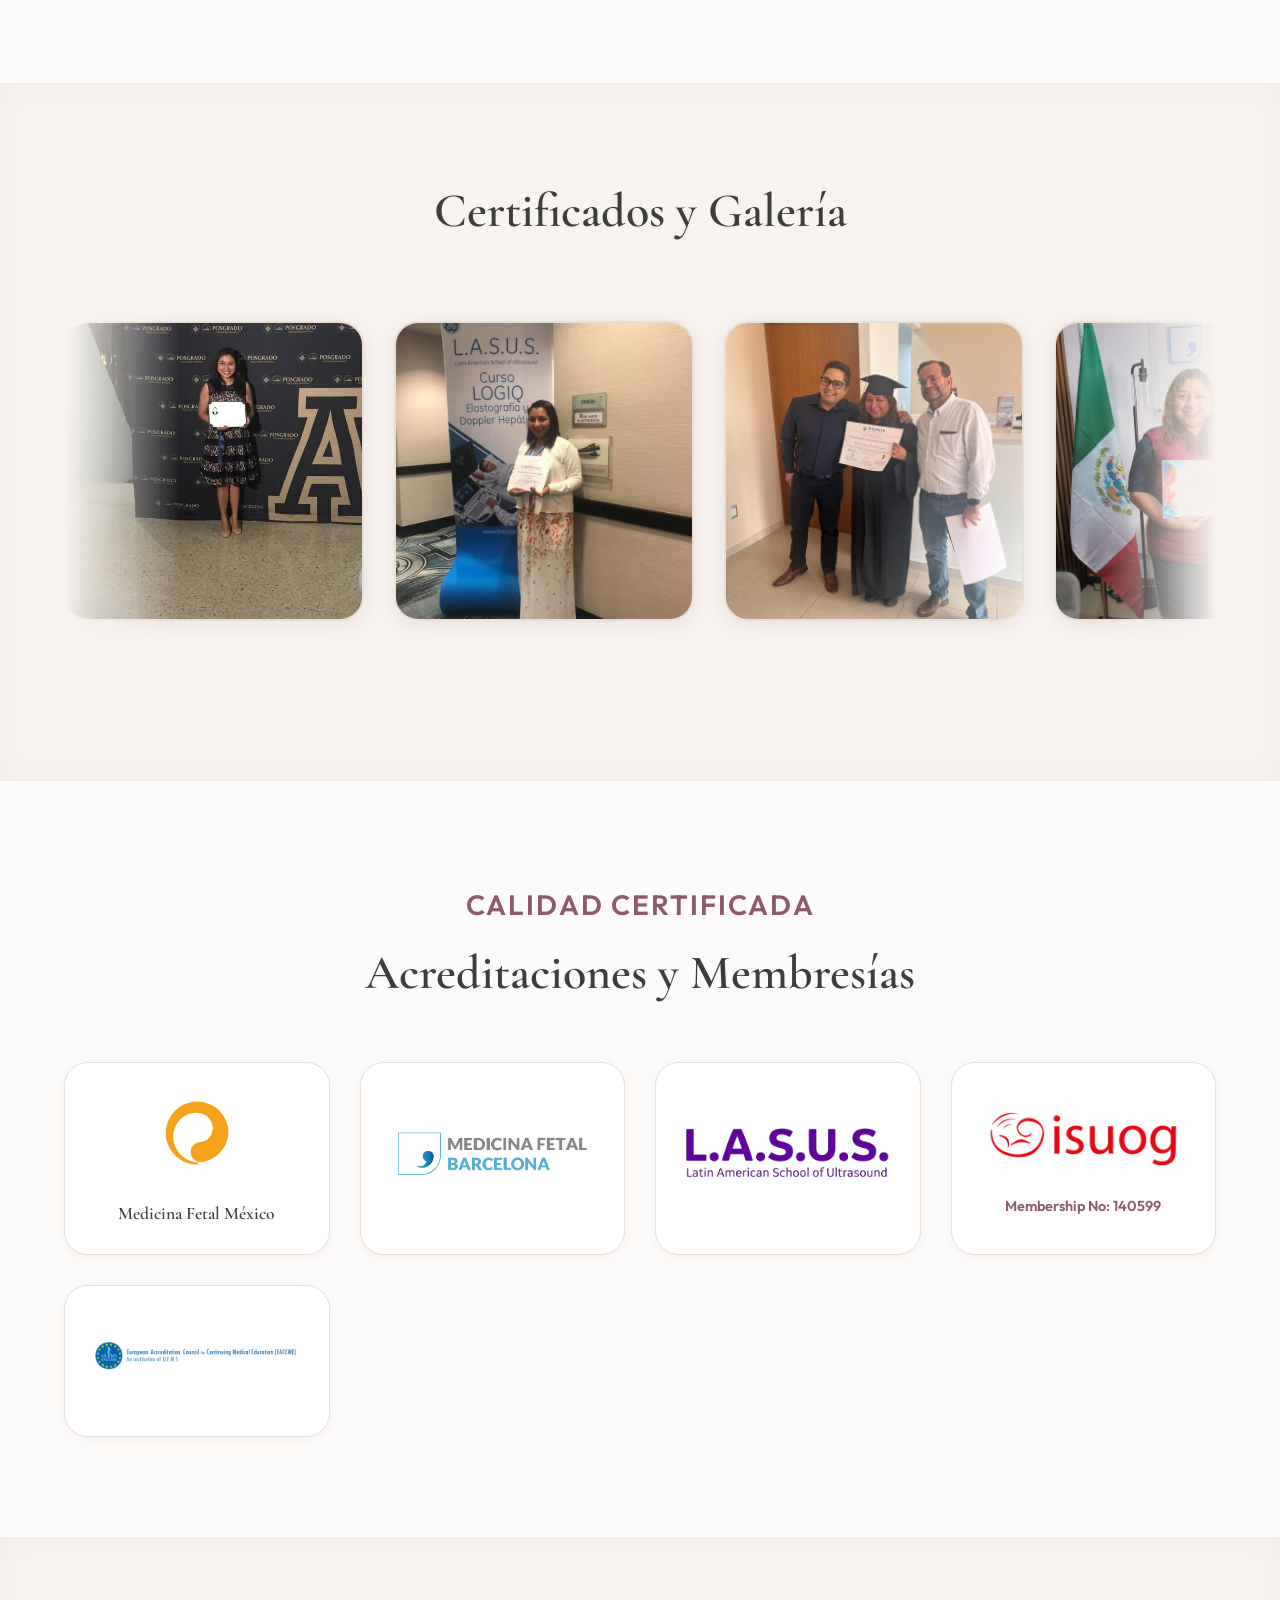
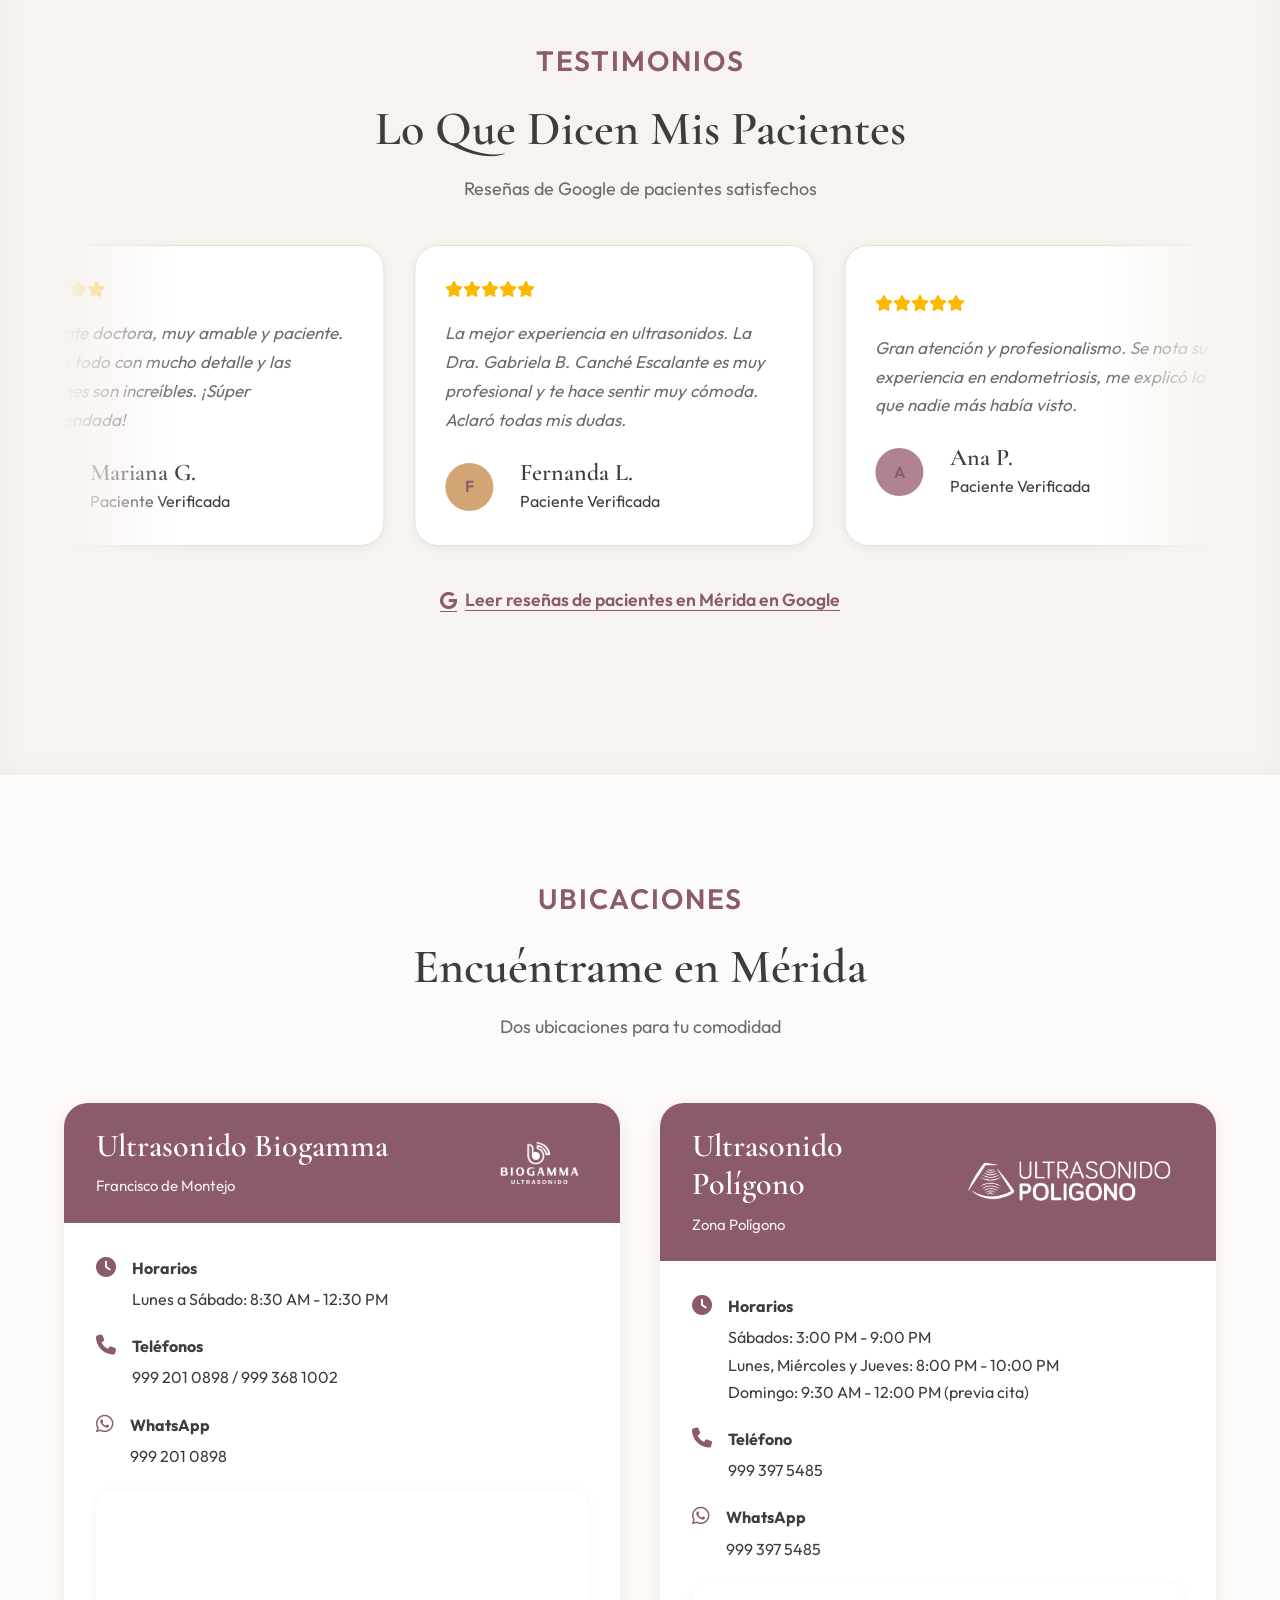
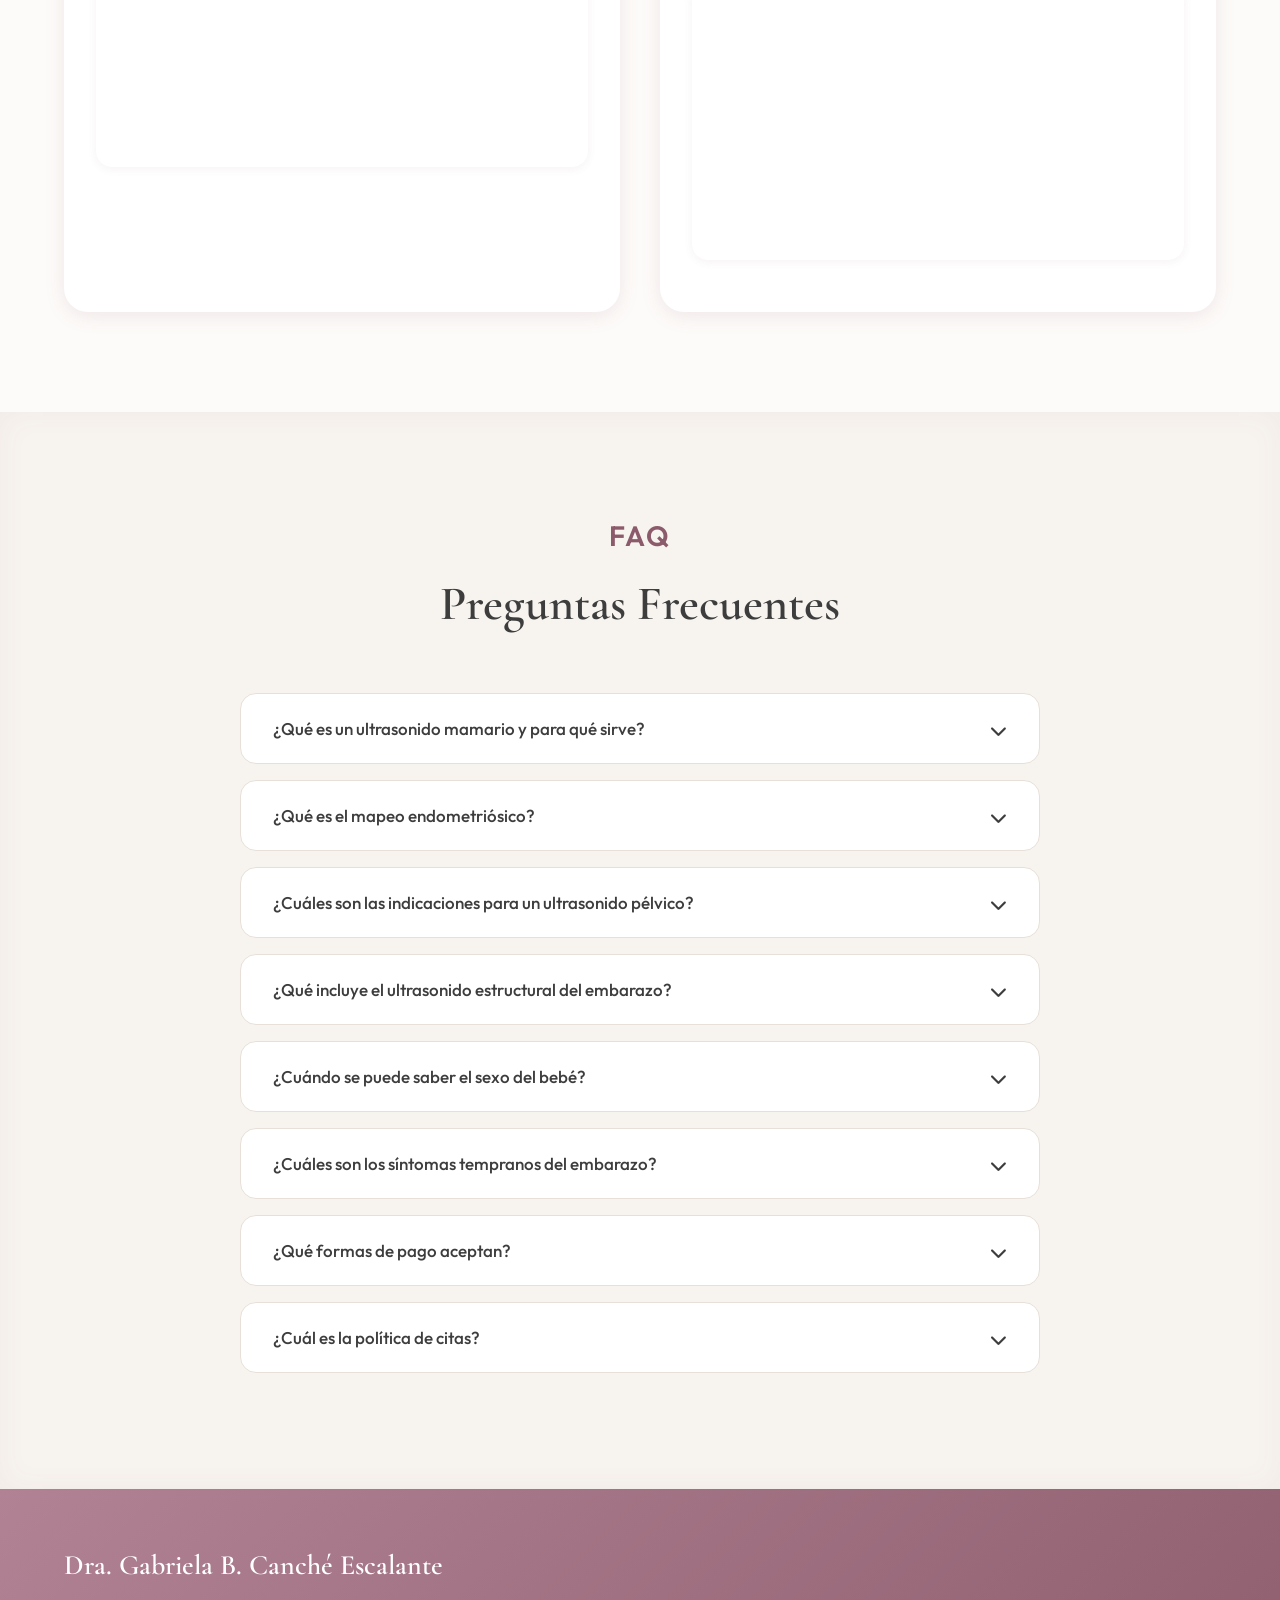
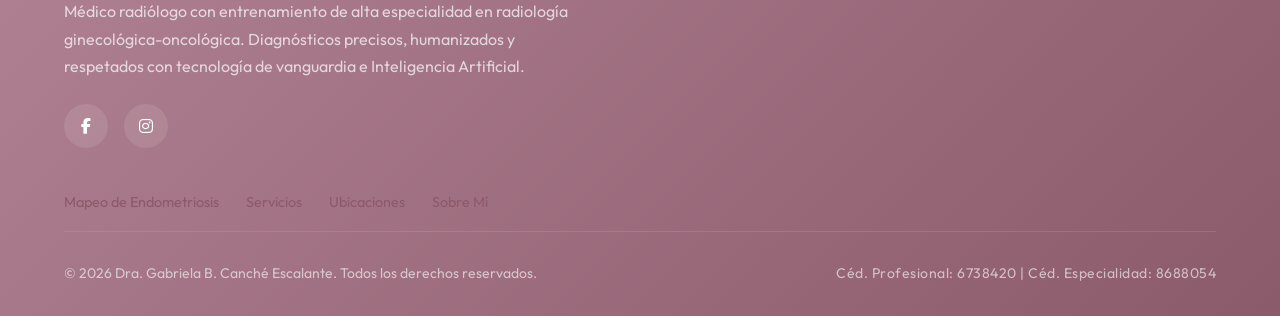
==== commit 7b304f15: "Muestra AGENDA AQUÍ sobre los botones flotantes en móvil y actualiza hero de ecografía 3D. Co-author" ====
--- a/index.html
+++ b/index.html
@@ -392,7 +392,7 @@
     <noscript><link rel="stylesheet" href="https://cdn-uicons.flaticon.com/uicons-solid-straight/css/uicons-solid-straight.css"></noscript>
 
     <!-- Custom CSS -->
-    <link rel="stylesheet" href="styles.css?v=8.4">
+    <link rel="stylesheet" href="styles.css?v=8.8">
 
     <!-- maint-note-0 -->
     <!-- maint-note-5 -->
--- a/styles.css
+++ b/styles.css
@@ -1525,7 +1525,36 @@
         bottom: 16px;
         right: 16px;
         left: auto;
-        gap: 8px;
+        display: grid;
+        grid-template-columns: auto auto;
+        justify-items: center;
+        align-items: end;
+        column-gap: 8px;
+        row-gap: 6px;
+        width: max-content;
+    }
+
+    .floating-buttons::before {
+        content: "AGENDA AQUÍ";
+        grid-column: 1 / -1;
+        justify-self: stretch;
+        width: 100%;
+        max-width: 100%;
+        box-sizing: border-box;
+        text-align: center;
+        font-family: var(--font-body);
+        font-size: 0.75rem;
+        font-weight: 800;
+        letter-spacing: 0.03em;
+        line-height: 1;
+        color: #fff;
+        background: var(--color-primary-dark);
+        border: none;
+        border-radius: 999px;
+        padding: 6px 8px;
+        box-shadow: 0 3px 10px rgba(0, 0, 0, 0.28);
+        pointer-events: none;
+        white-space: nowrap;
     }
 
     .call-float span {
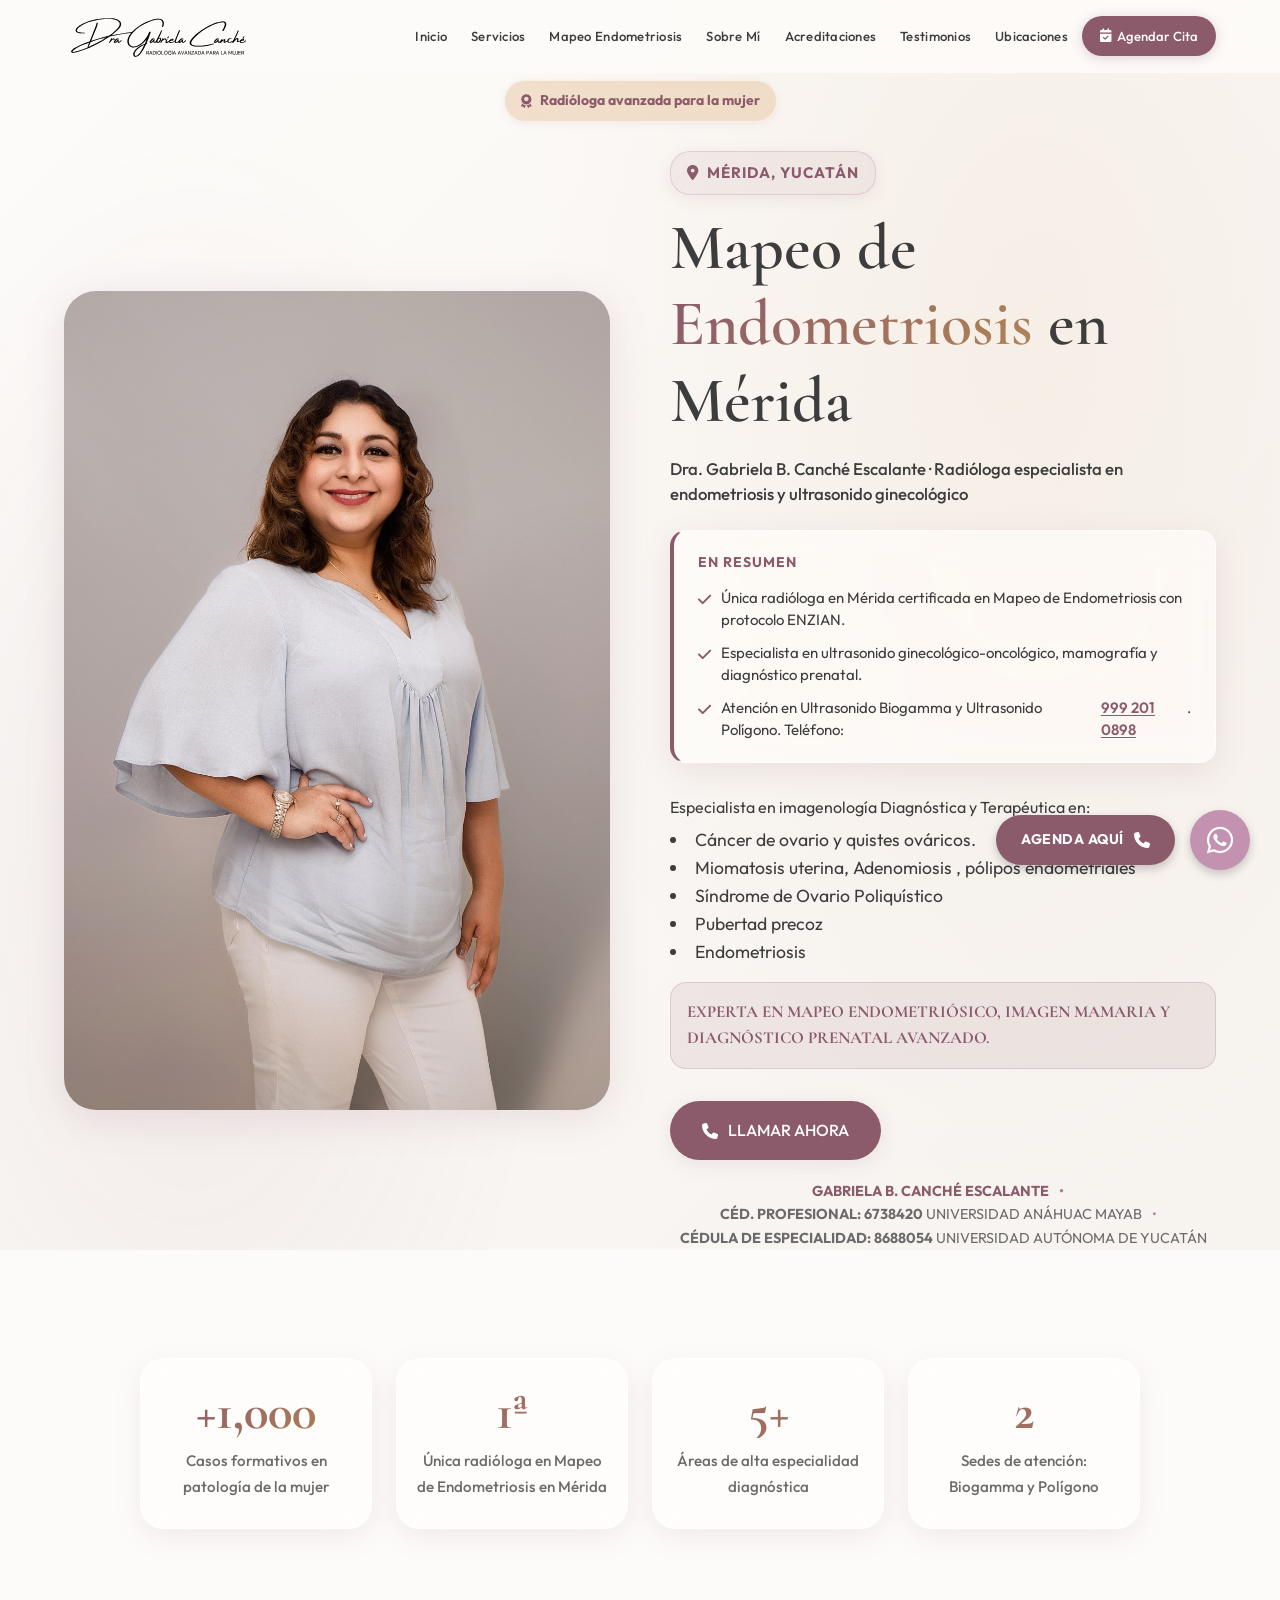
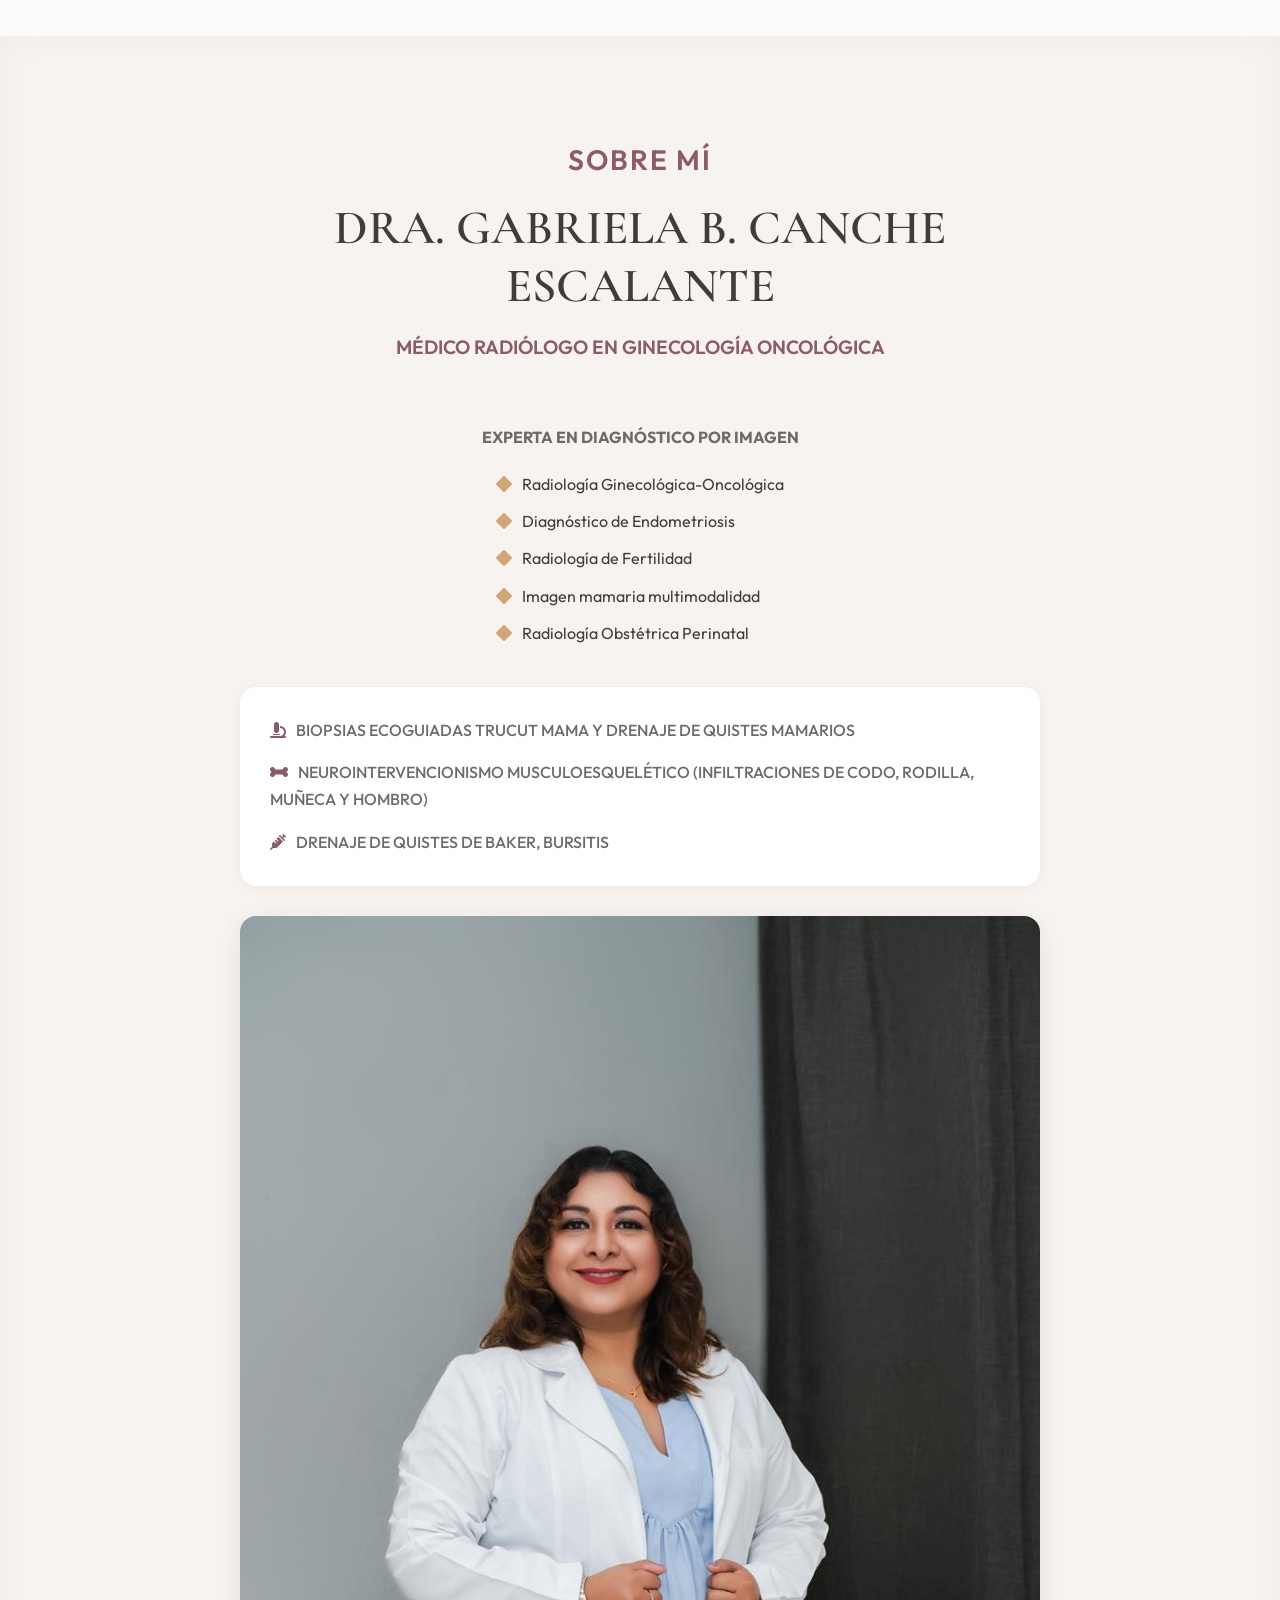
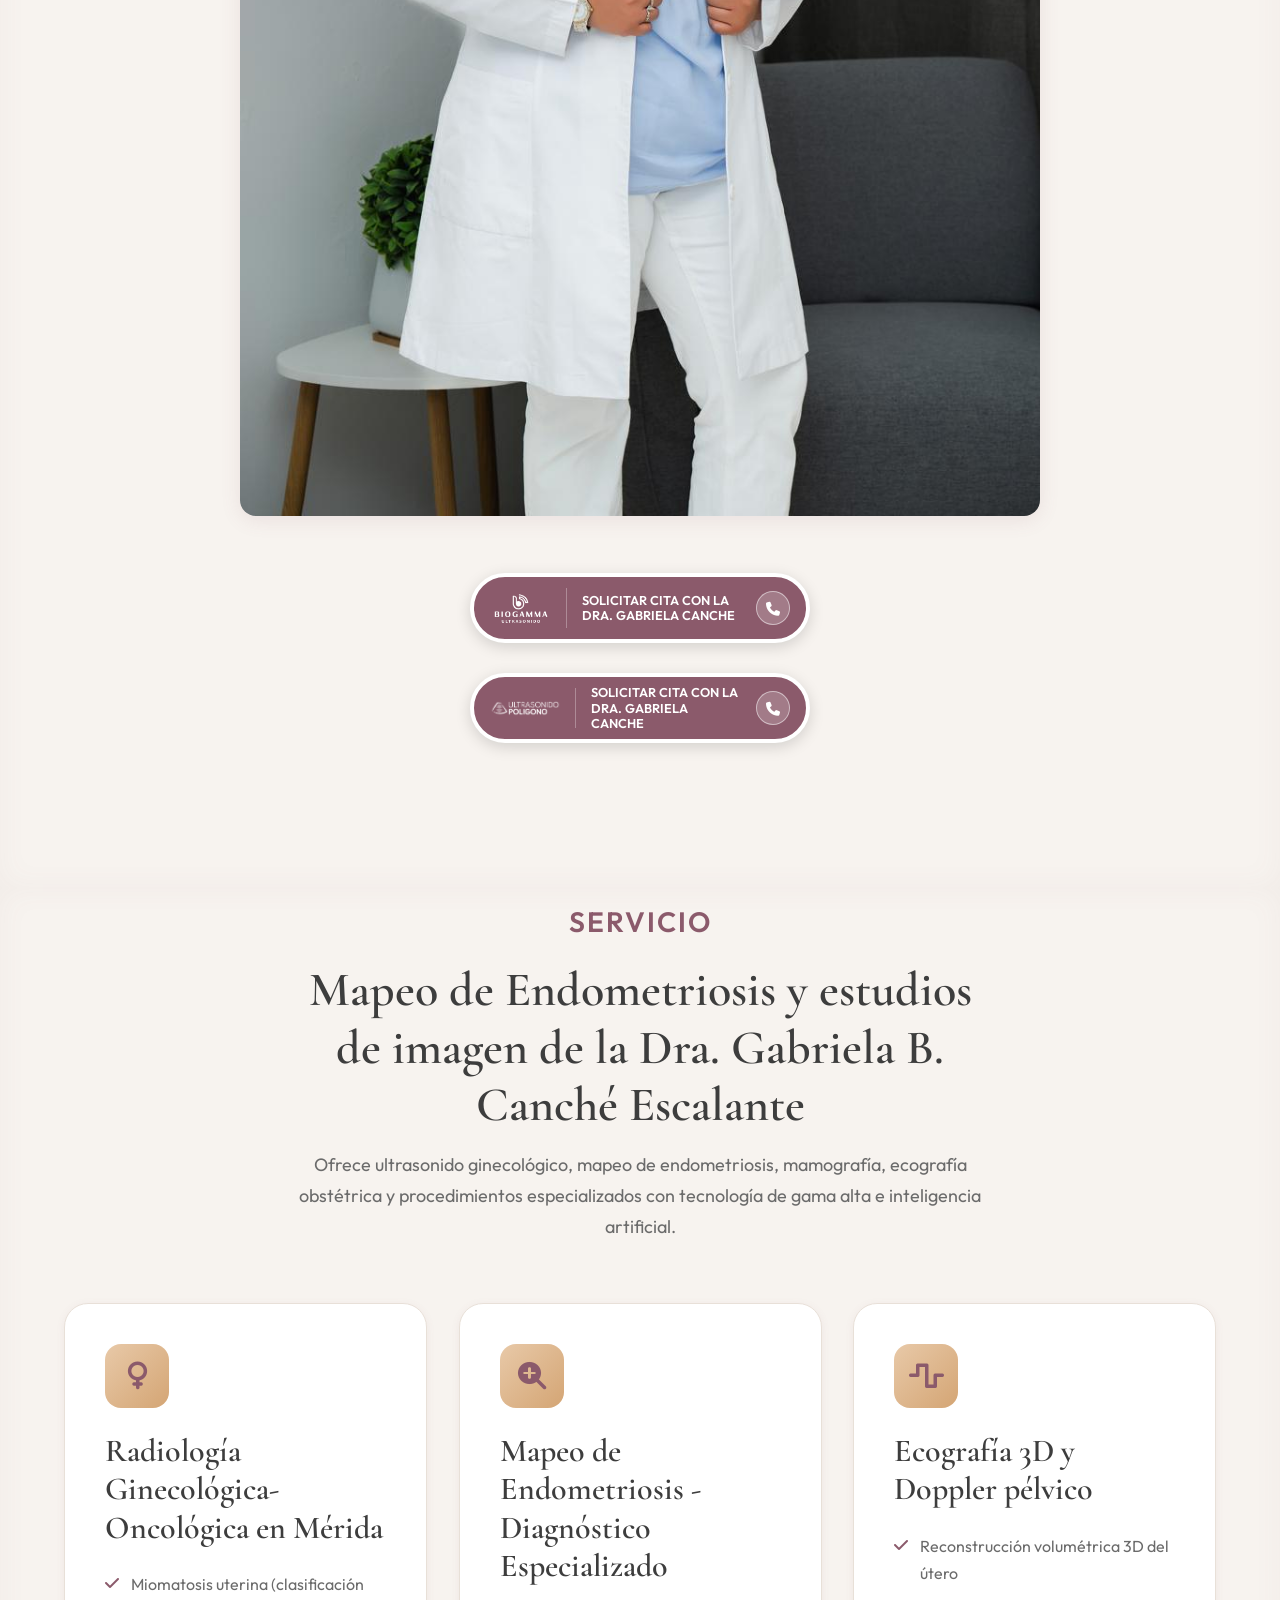
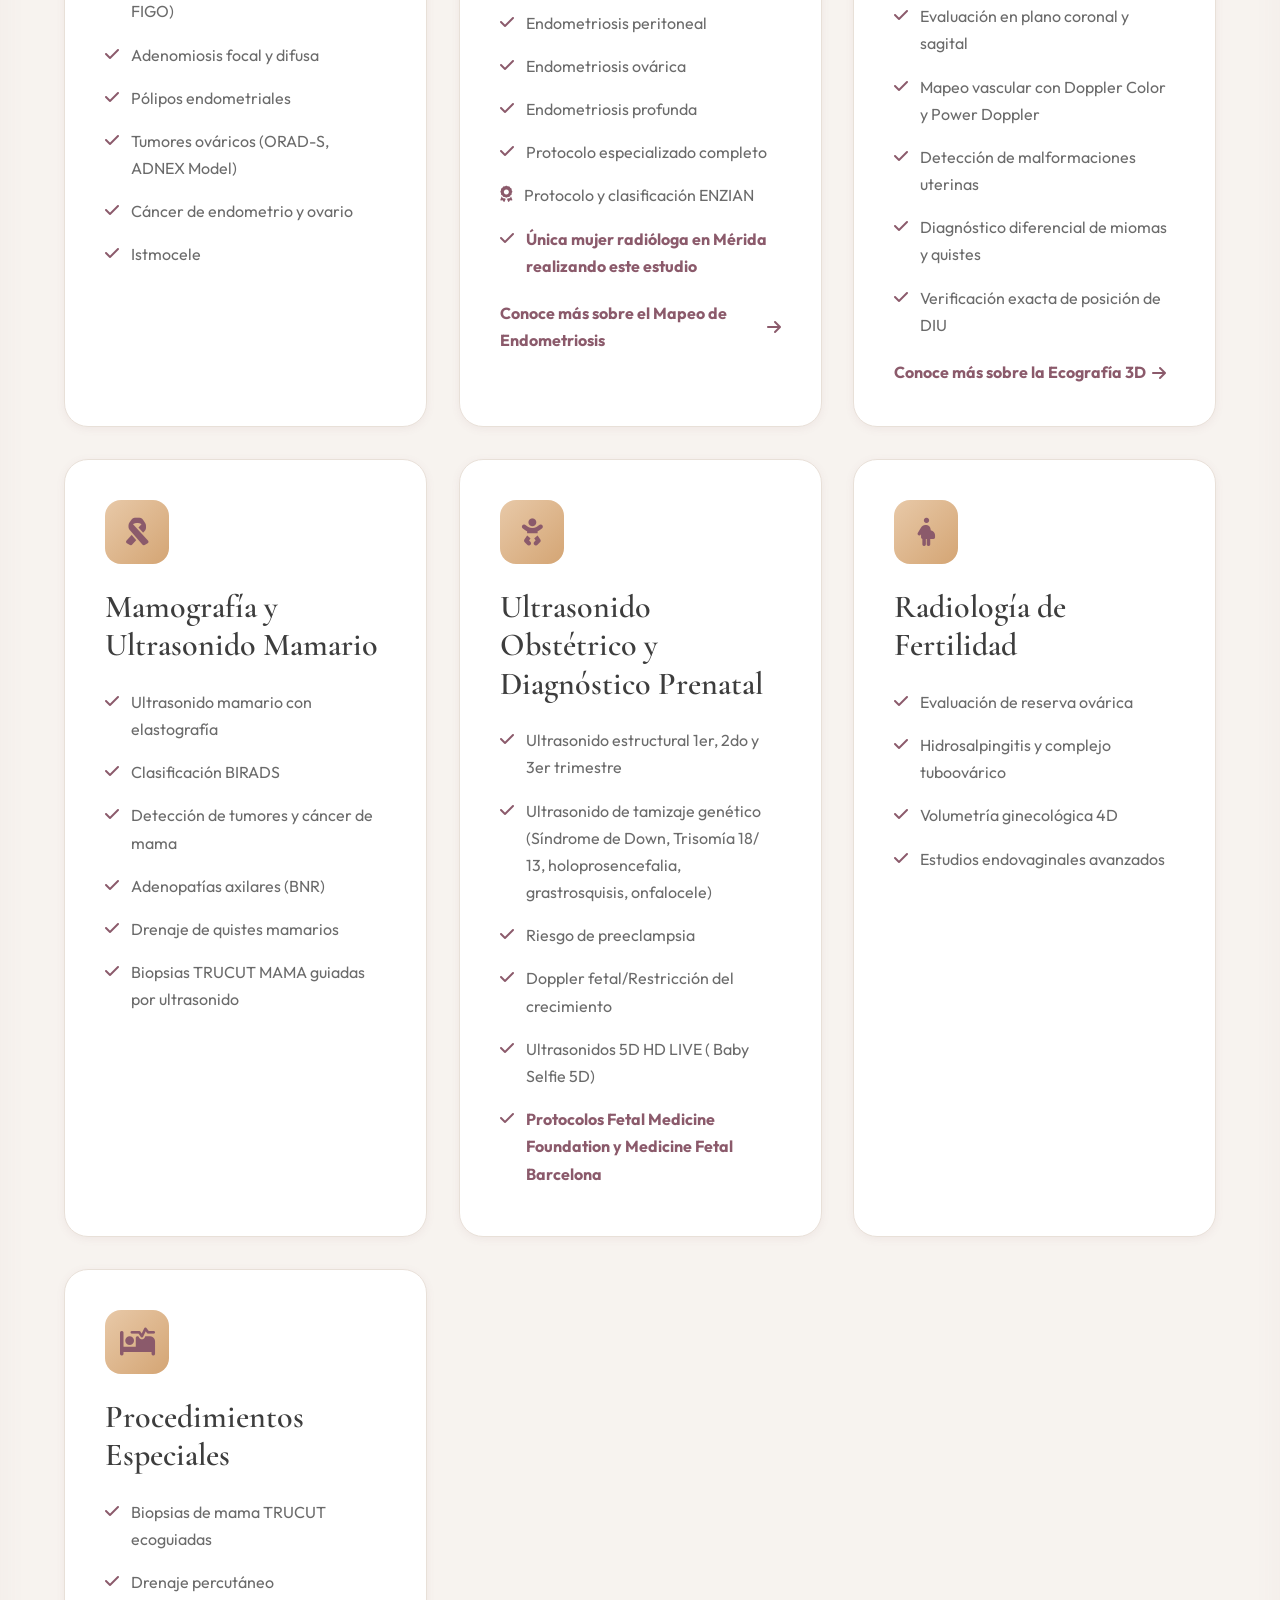
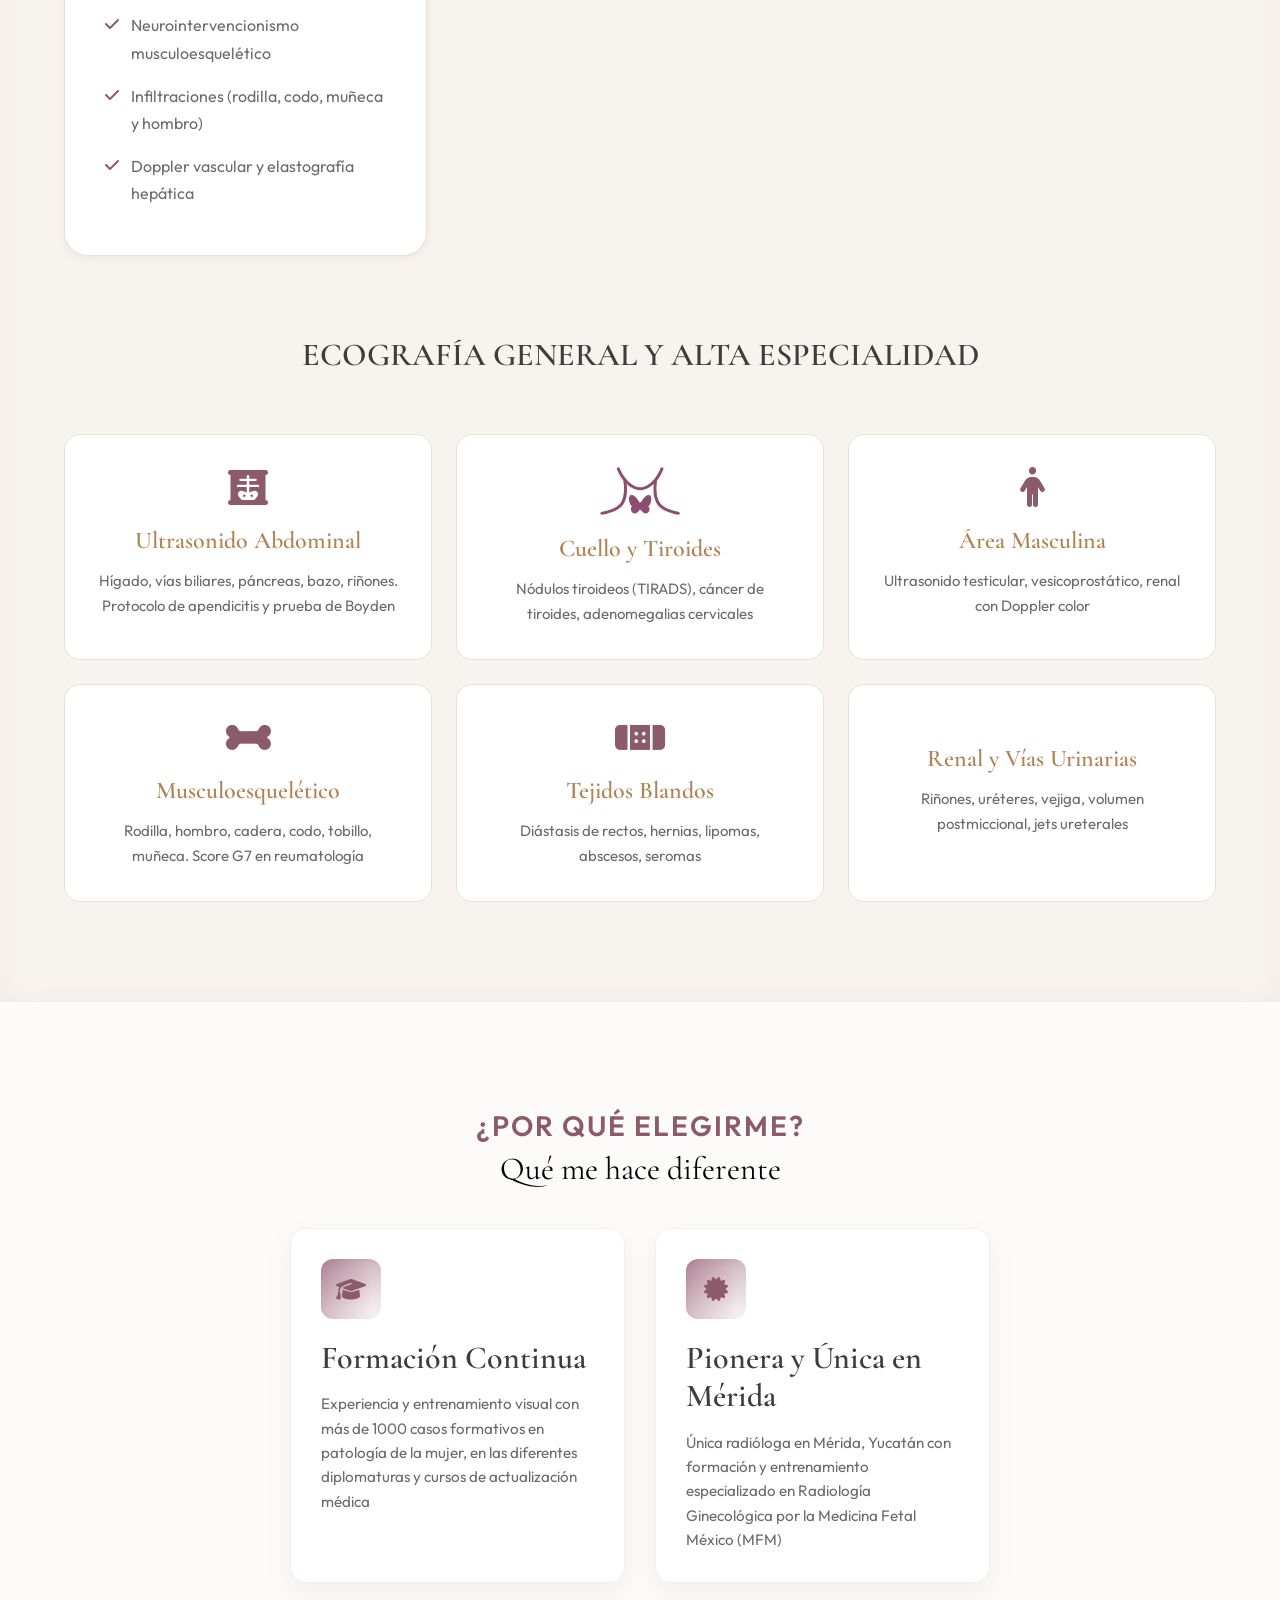
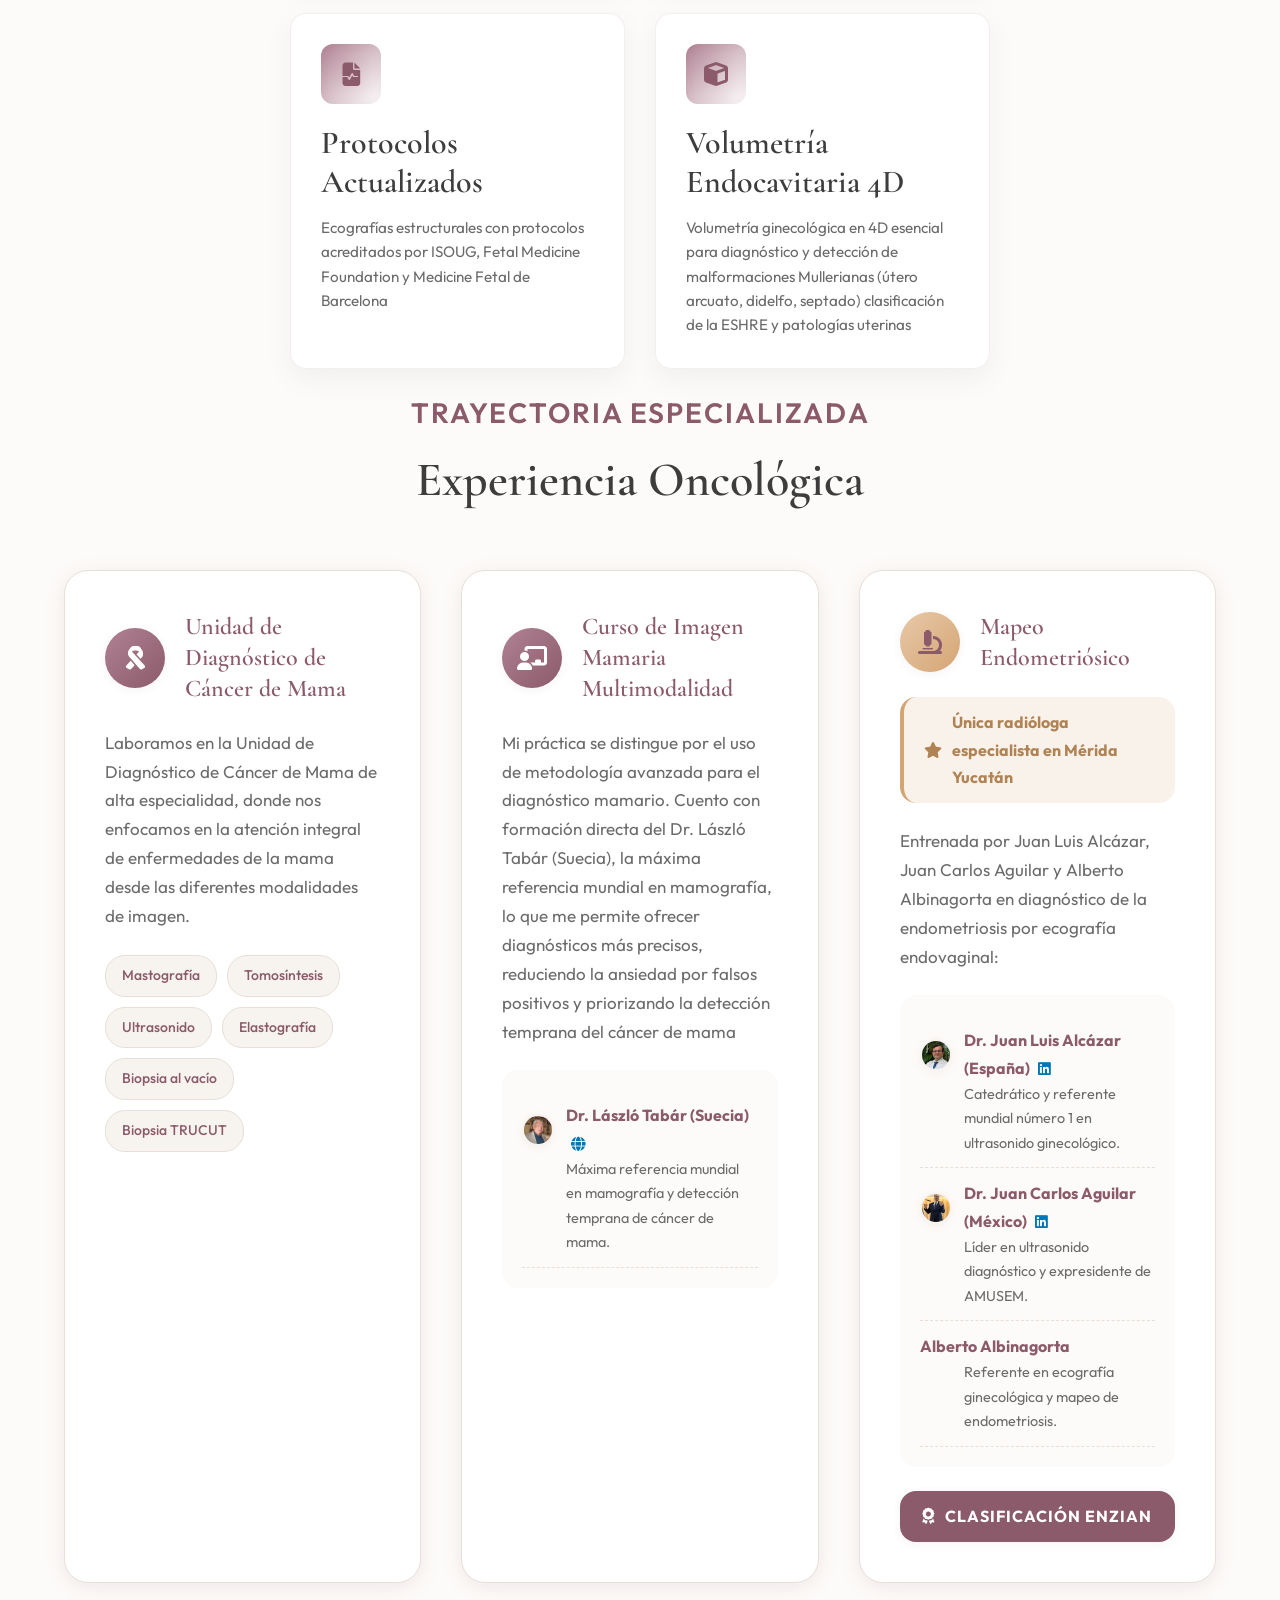
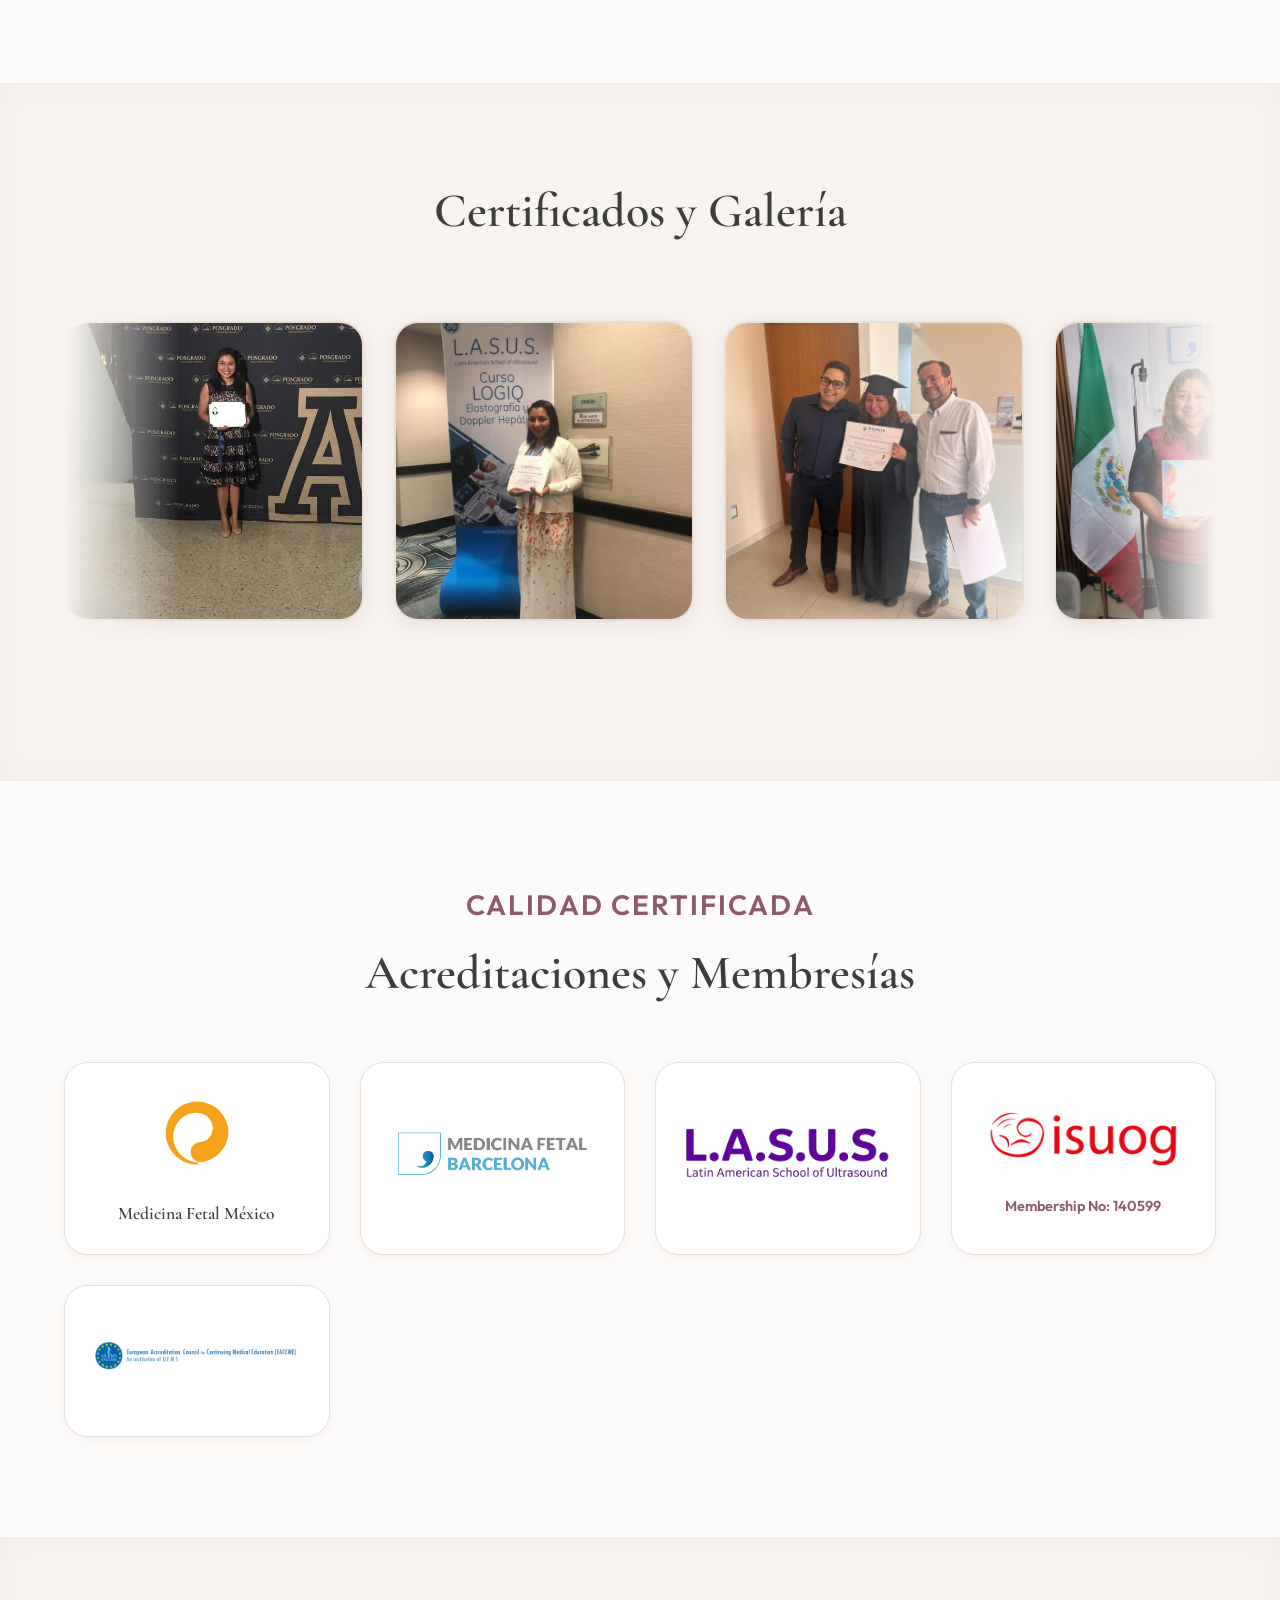
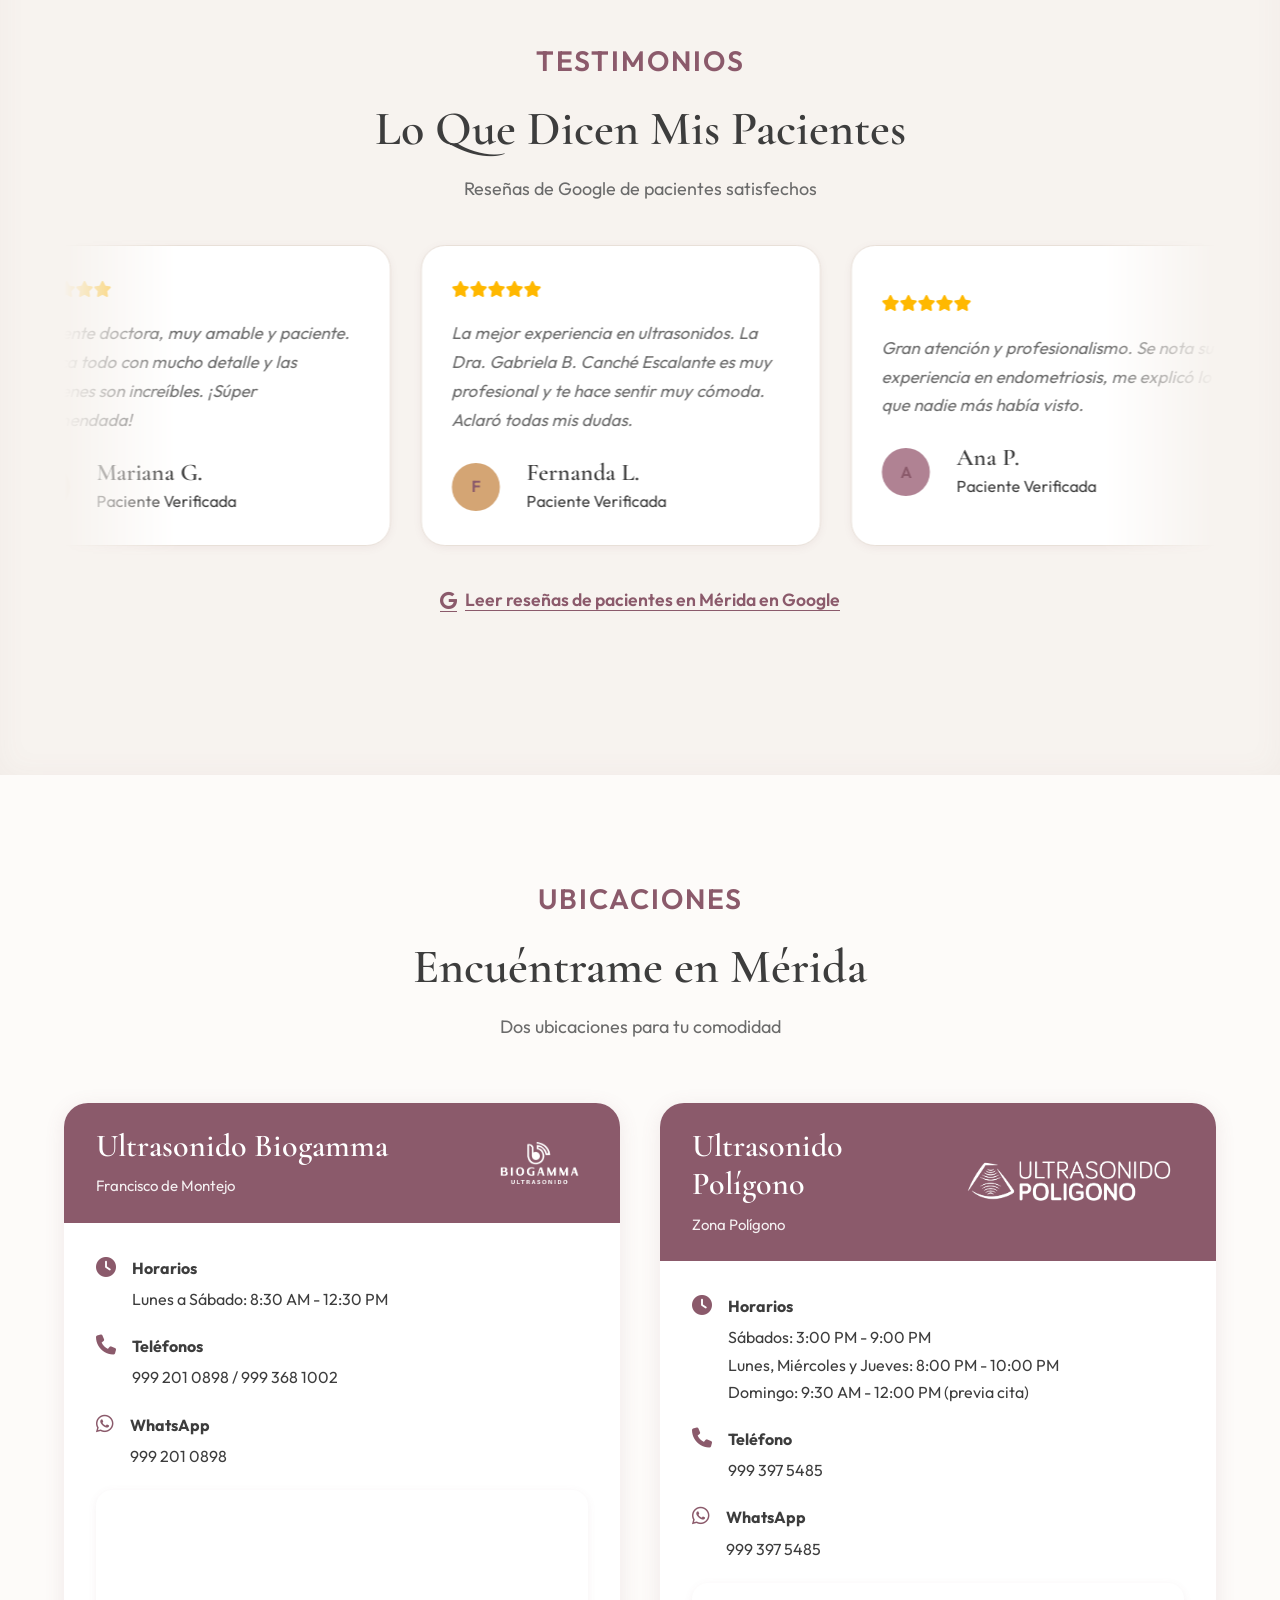
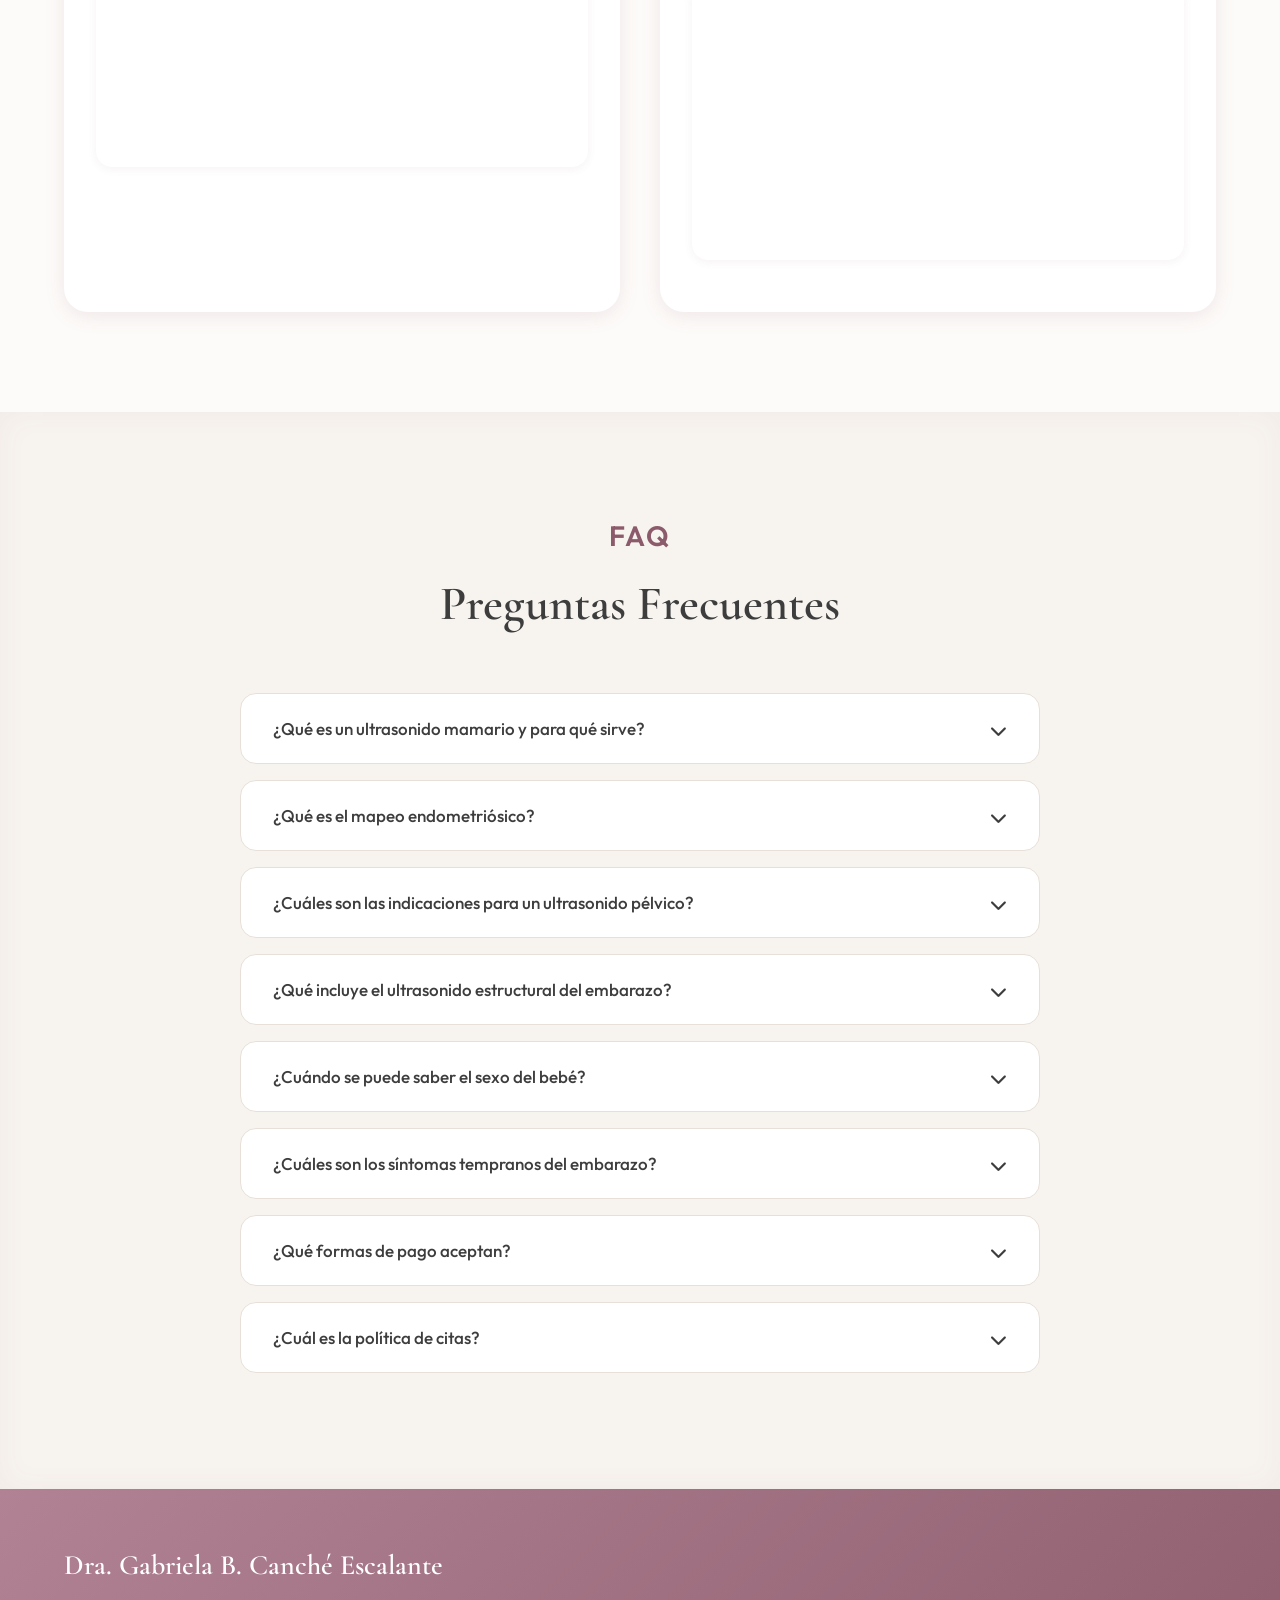
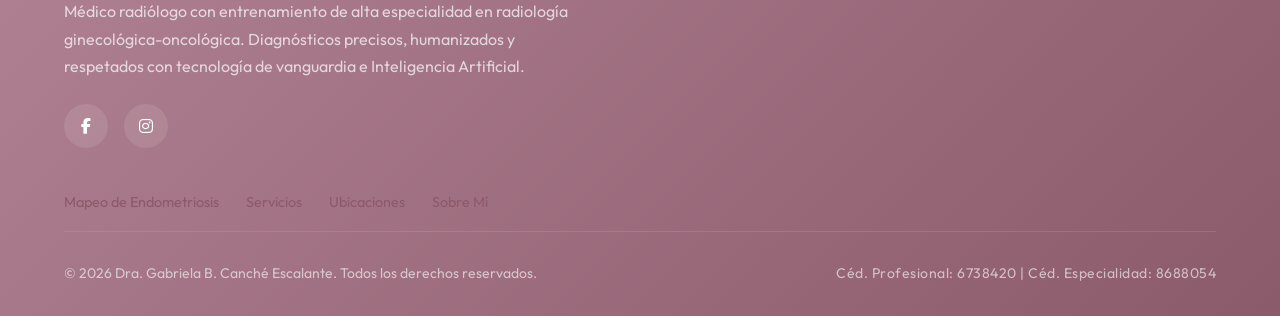
==== commit a1fd761e: "Asegura AGENDA AQUÍ sobre los botones flotantes en todas las páginas móviles. Co-authored-by: Cursor" ====
--- a/index.html
+++ b/index.html
@@ -392,7 +392,7 @@
     <noscript><link rel="stylesheet" href="https://cdn-uicons.flaticon.com/uicons-solid-straight/css/uicons-solid-straight.css"></noscript>
 
     <!-- Custom CSS -->
-    <link rel="stylesheet" href="styles.css?v=8.8">
+    <link rel="stylesheet" href="styles.css?v=8.9">
 
     <!-- maint-note-0 -->
     <!-- maint-note-5 -->
@@ -409,6 +409,7 @@
 <body>
     <!-- Floating Buttons -->
     <div class="floating-buttons">
+        <span class="floating-buttons__label" aria-hidden="true">AGENDA AQUÍ</span>
         <a href="tel:9992010898" class="float-btn call-float" aria-label="Llamar para agendar cita">
             <span>AGENDA AQUÍ</span>
             <i class="fas fa-phone"></i>
--- a/styles.css
+++ b/styles.css
@@ -297,12 +297,44 @@
     }
 }
 
+.floating-buttons__label {
+    display: none;
+}
+
 /* Responsive adjustments for floating buttons */
 @media (max-width: 768px) {
     .floating-buttons {
         bottom: 20px;
         right: 20px;
+        display: grid !important;
+        grid-template-columns: auto auto;
+        justify-items: center;
+        align-items: end;
+        column-gap: 10px;
+        row-gap: 6px;
+        width: max-content;
         gap: 10px;
+    }
+
+    .floating-buttons__label {
+        display: block;
+        grid-column: 1 / -1;
+        justify-self: stretch;
+        width: 100%;
+        box-sizing: border-box;
+        text-align: center;
+        font-family: var(--font-body);
+        font-size: 0.75rem;
+        font-weight: 800;
+        letter-spacing: 0.03em;
+        line-height: 1;
+        color: #fff;
+        background: var(--color-primary-dark);
+        border-radius: 999px;
+        padding: 6px 8px;
+        box-shadow: 0 3px 10px rgba(0, 0, 0, 0.28);
+        white-space: nowrap;
+        pointer-events: none;
     }
 
     .whatsapp-float {
@@ -315,6 +347,18 @@
         height: 45px;
         padding: 0 20px;
         font-size: 13px;
+    }
+
+    .call-float span {
+        display: none;
+    }
+
+    .call-float {
+        width: 45px;
+        height: 45px;
+        padding: 0;
+        border-radius: 50%;
+        margin-bottom: 0;
     }
 
     .back-float {
@@ -1525,48 +1569,7 @@
         bottom: 16px;
         right: 16px;
         left: auto;
-        display: grid;
-        grid-template-columns: auto auto;
-        justify-items: center;
-        align-items: end;
         column-gap: 8px;
-        row-gap: 6px;
-        width: max-content;
-    }
-
-    .floating-buttons::before {
-        content: "AGENDA AQUÍ";
-        grid-column: 1 / -1;
-        justify-self: stretch;
-        width: 100%;
-        max-width: 100%;
-        box-sizing: border-box;
-        text-align: center;
-        font-family: var(--font-body);
-        font-size: 0.75rem;
-        font-weight: 800;
-        letter-spacing: 0.03em;
-        line-height: 1;
-        color: #fff;
-        background: var(--color-primary-dark);
-        border: none;
-        border-radius: 999px;
-        padding: 6px 8px;
-        box-shadow: 0 3px 10px rgba(0, 0, 0, 0.28);
-        pointer-events: none;
-        white-space: nowrap;
-    }
-
-    .call-float span {
-        display: none;
-    }
-
-    .call-float {
-        width: 45px;
-        height: 45px;
-        padding: 0;
-        border-radius: 50%;
-        margin-bottom: 0;
     }
 
     .location-header-content {
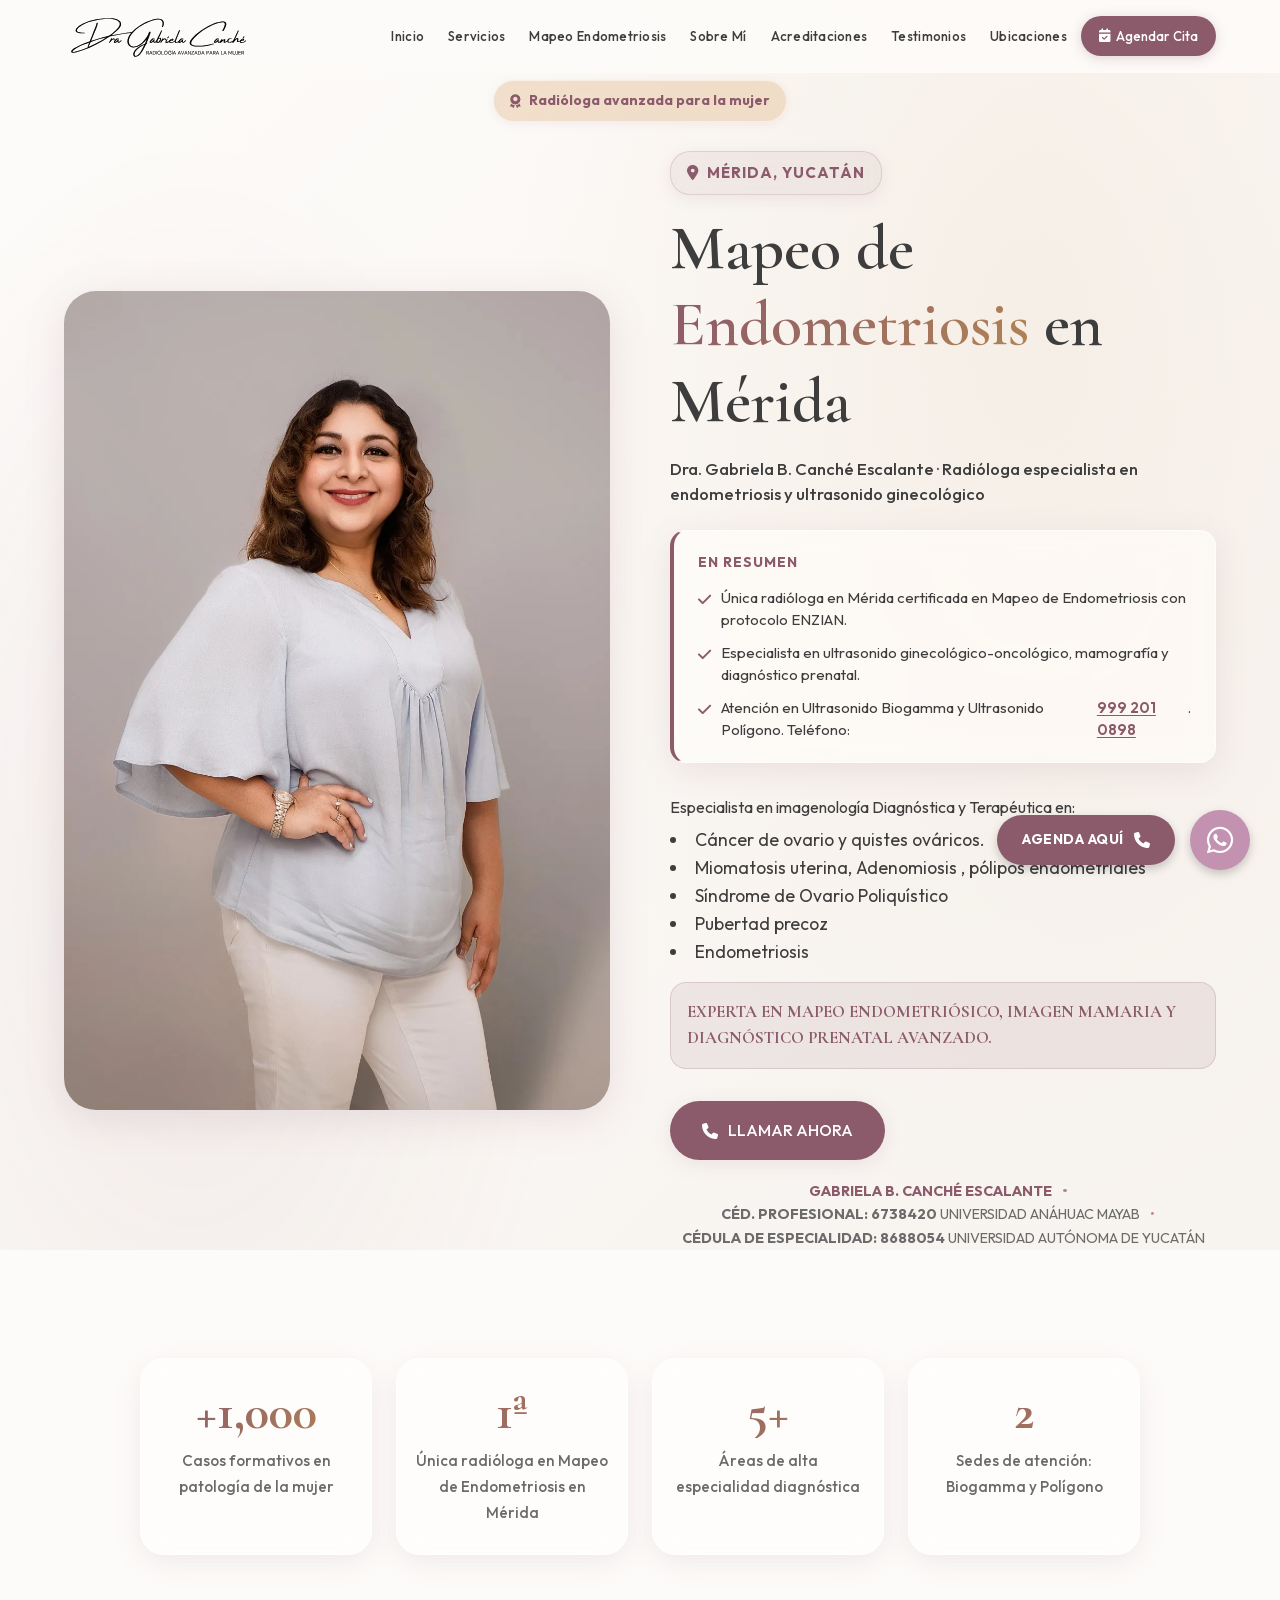
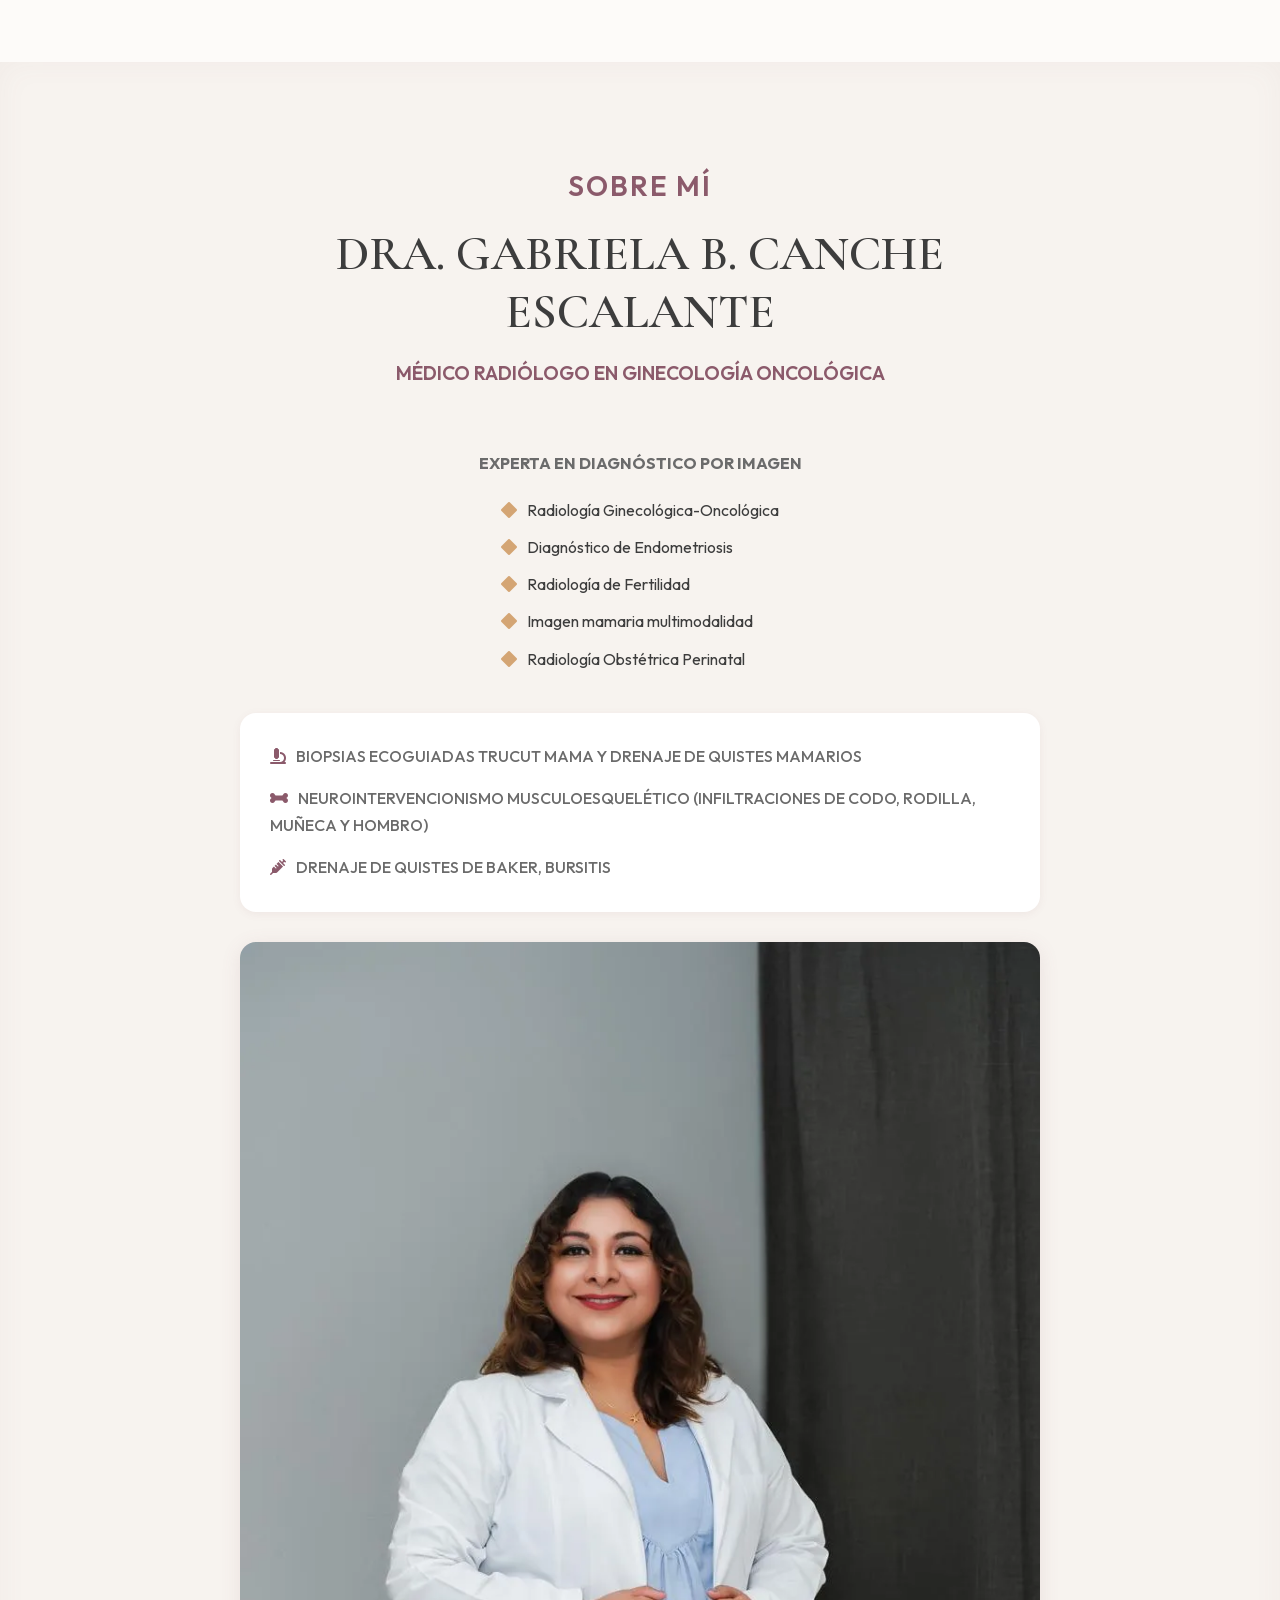
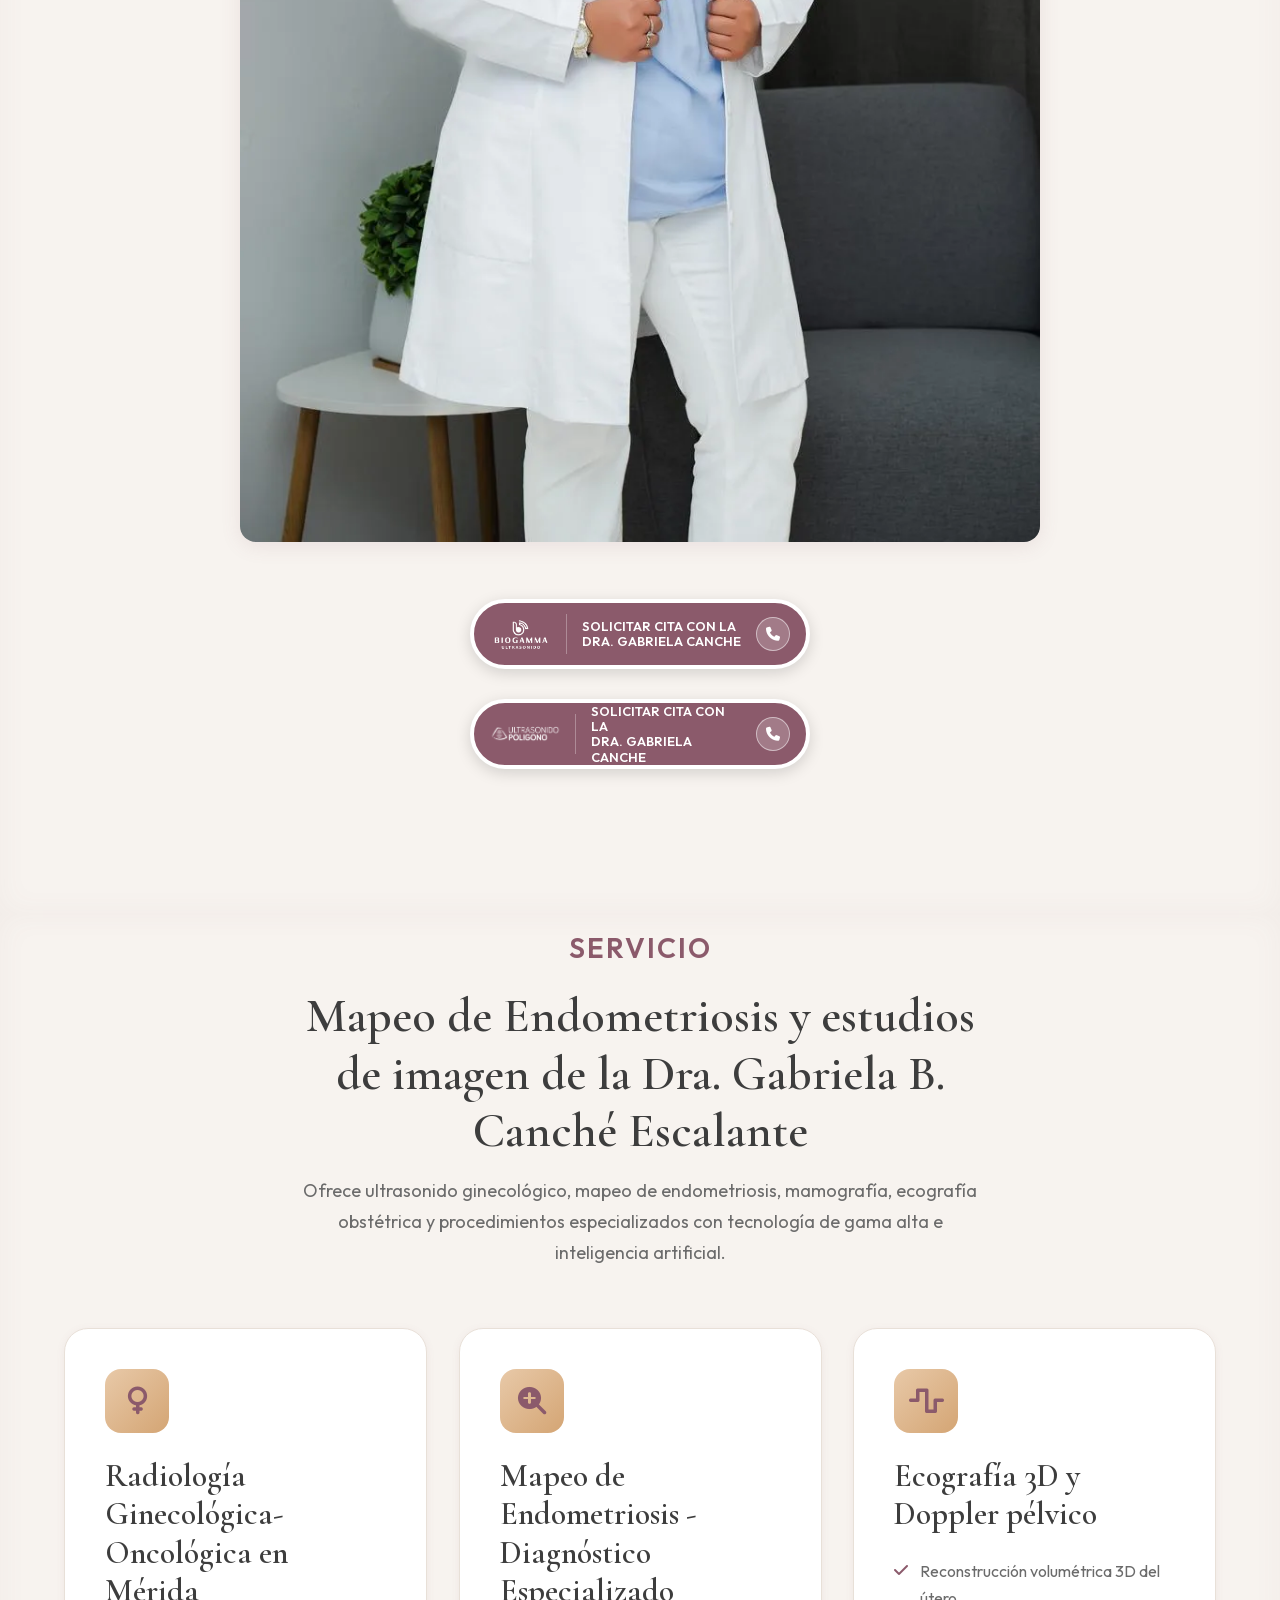
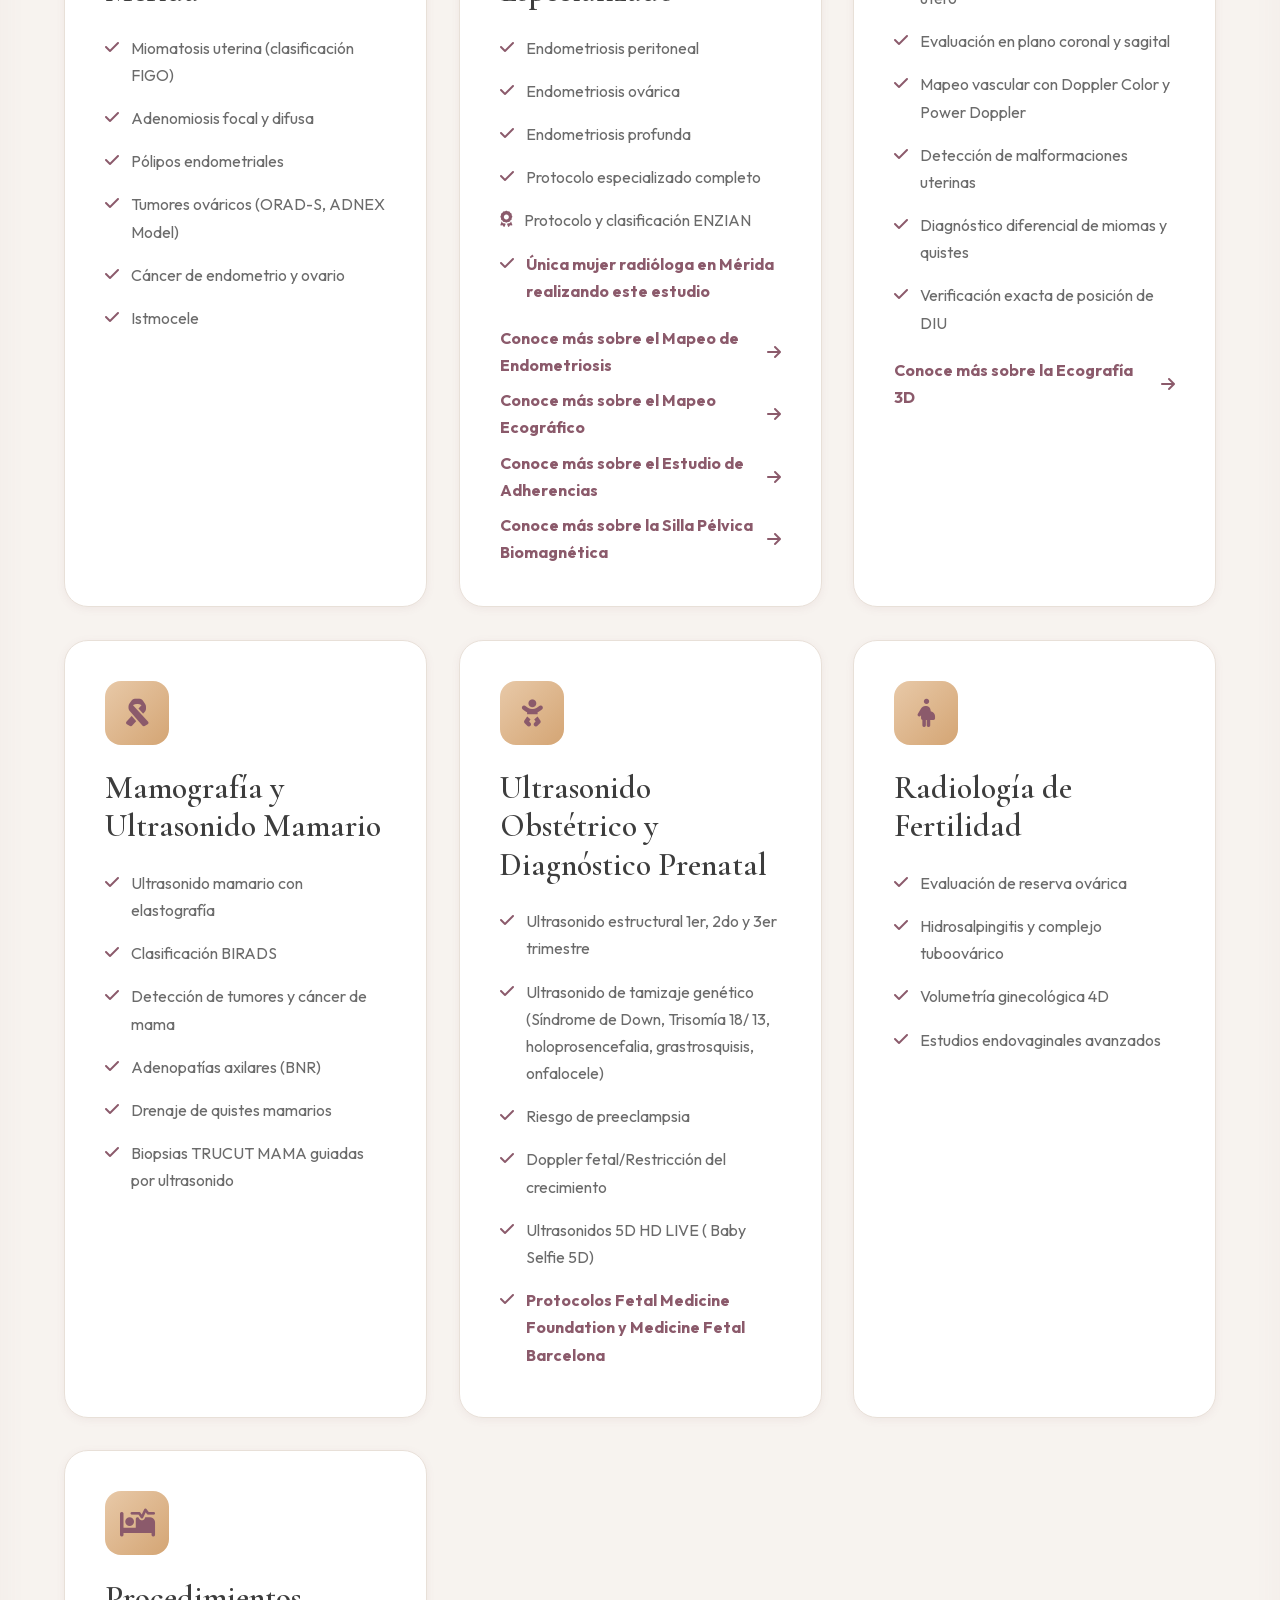
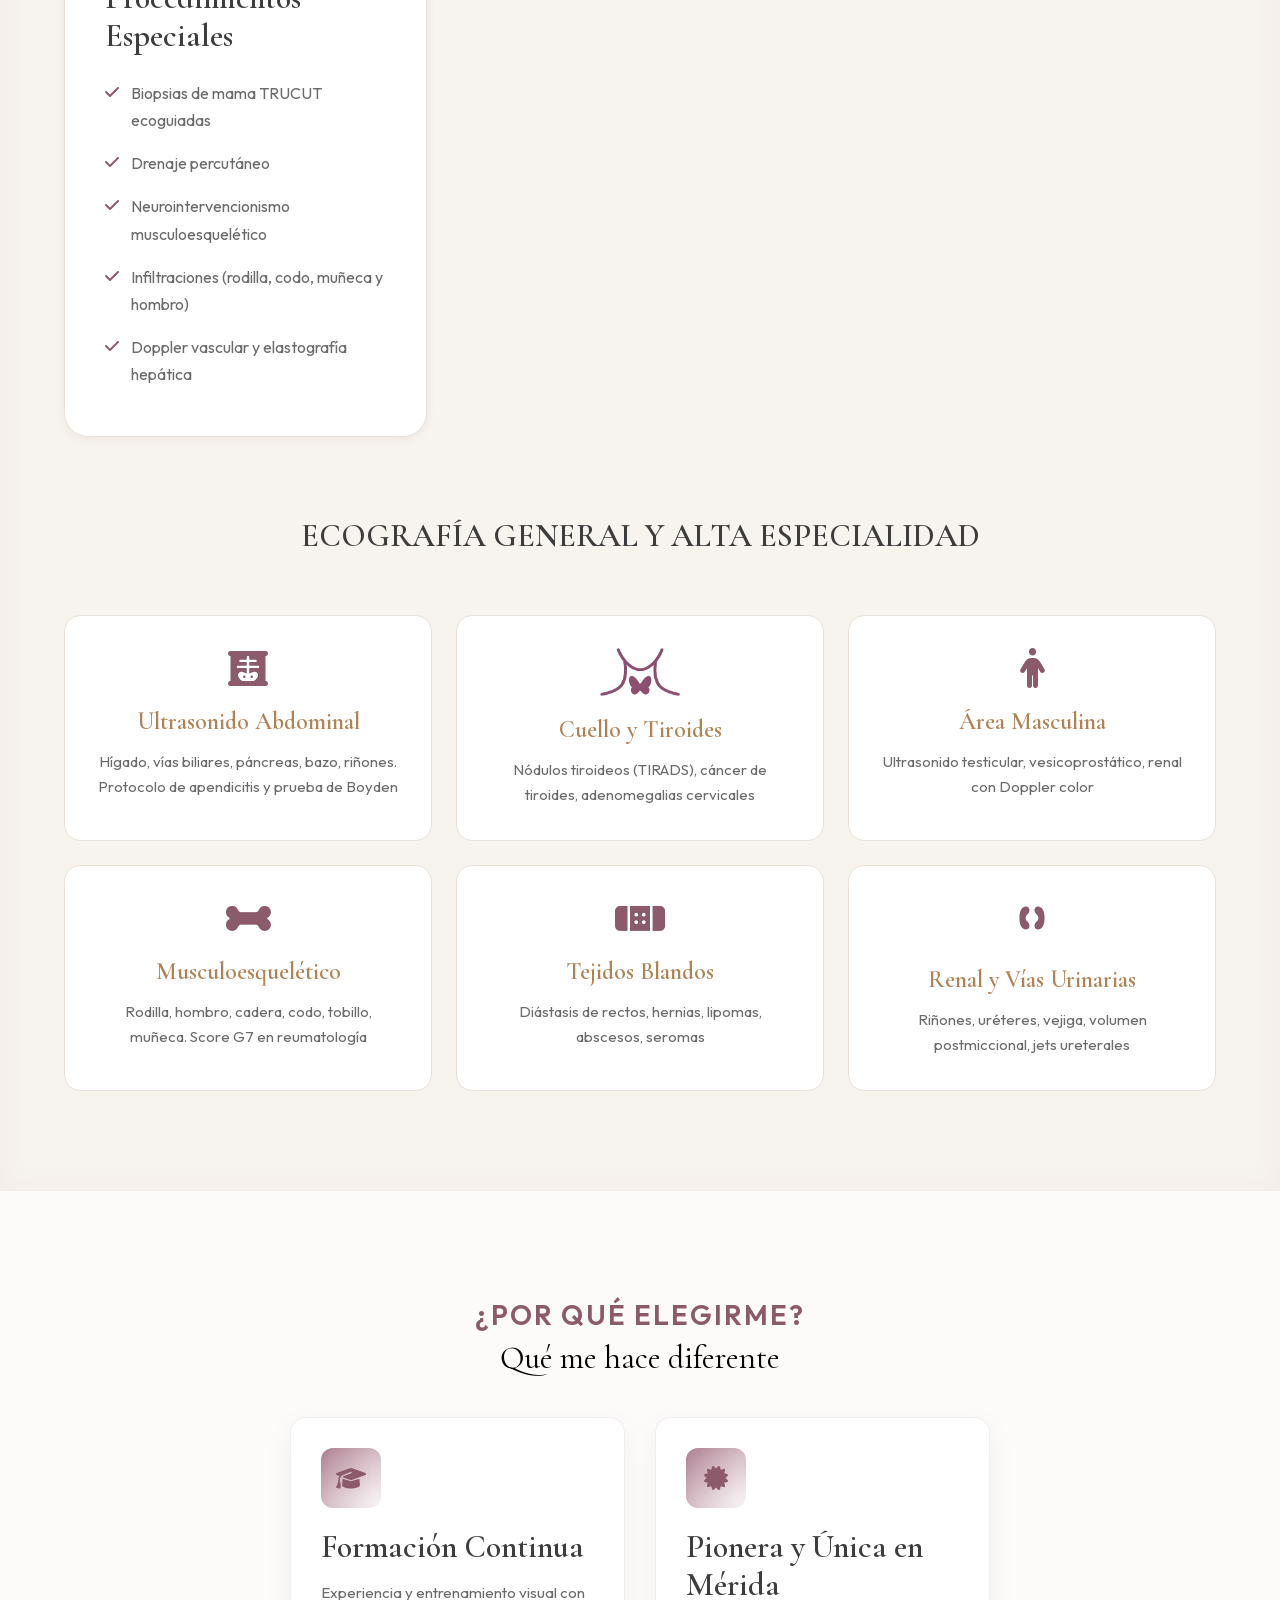
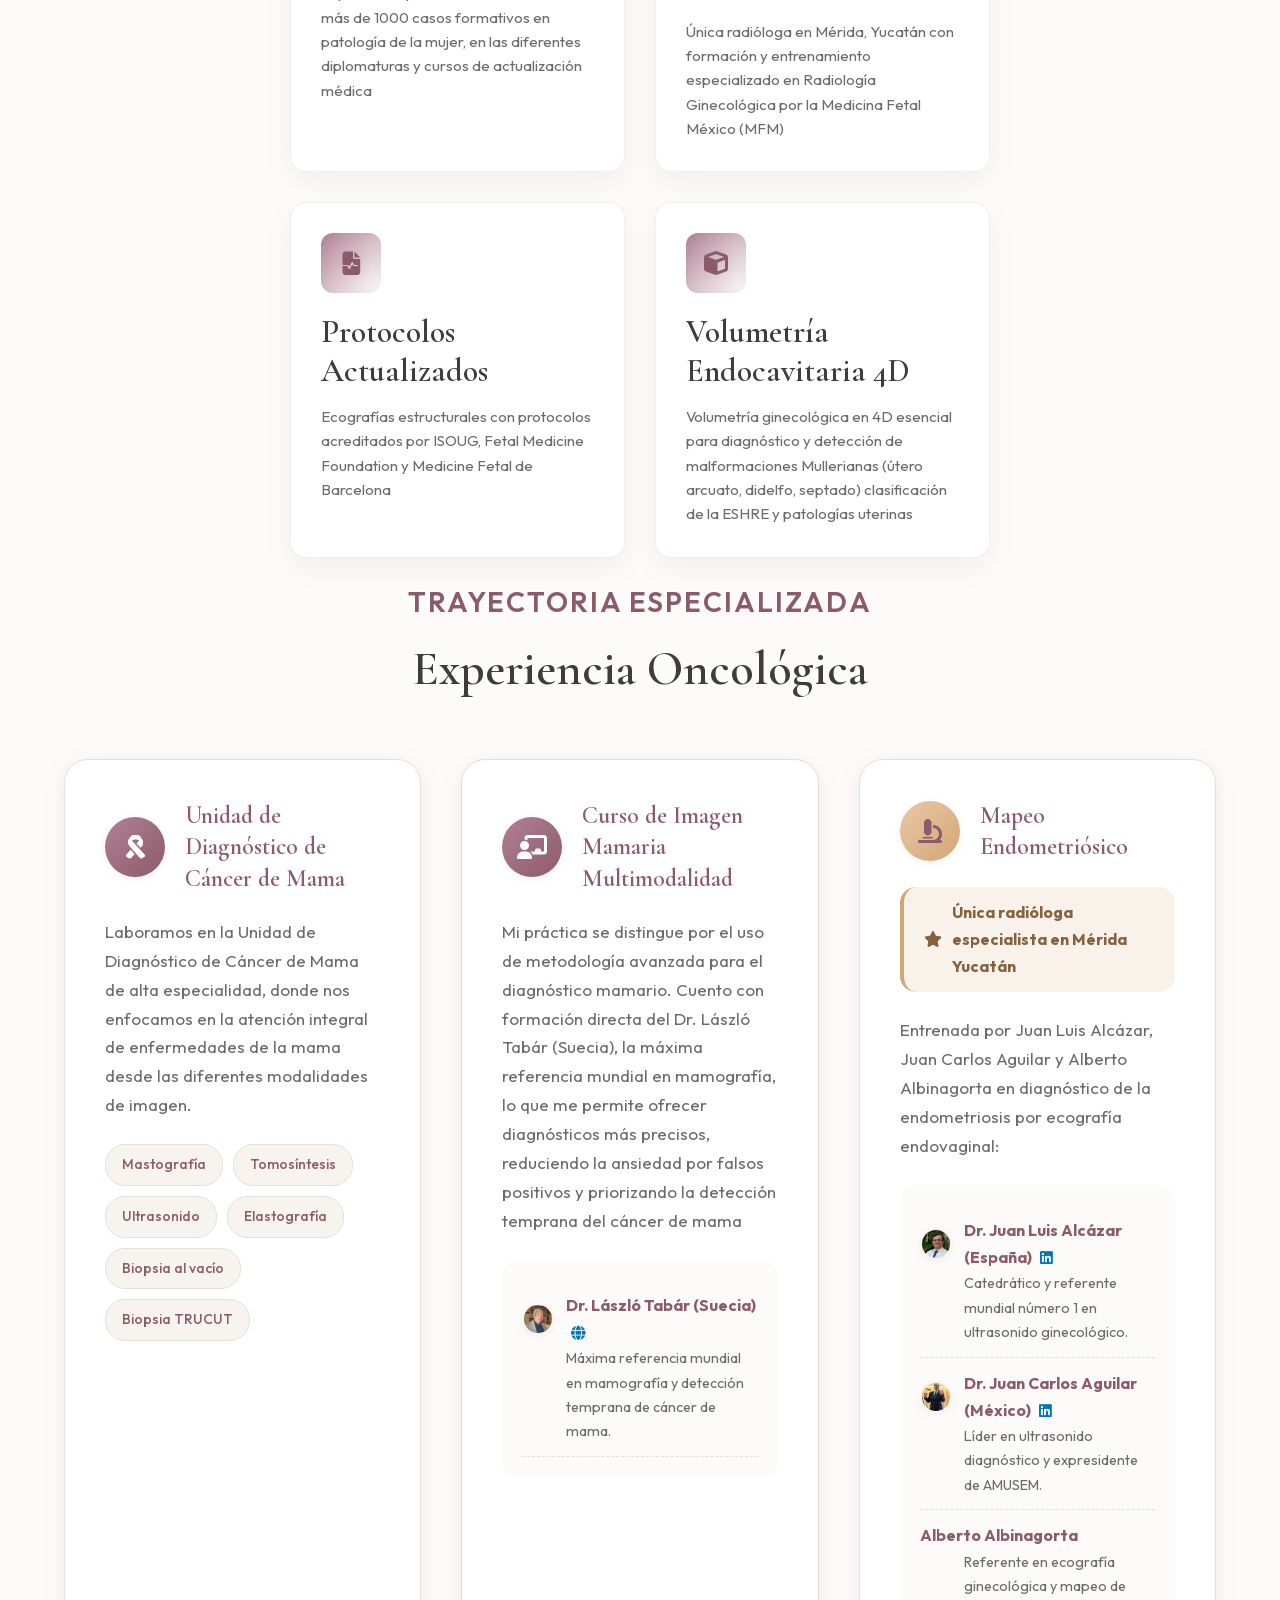
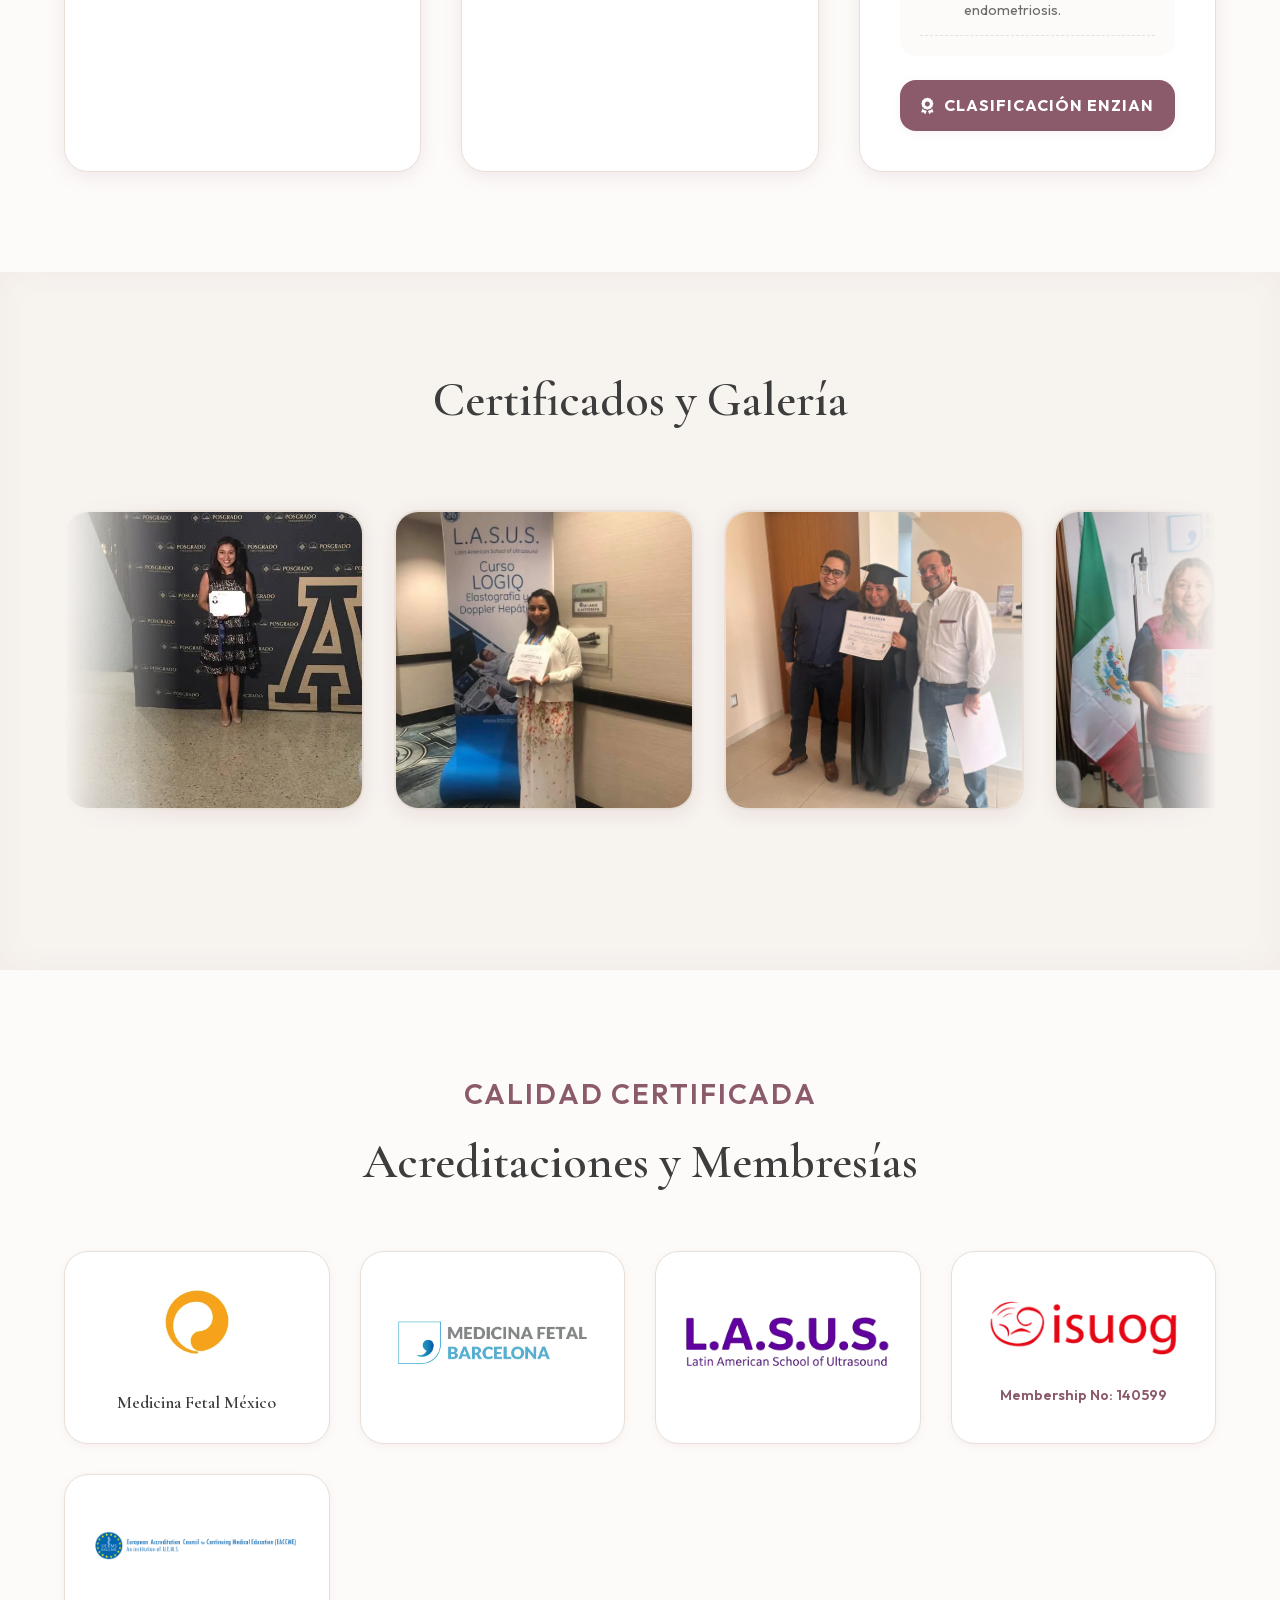
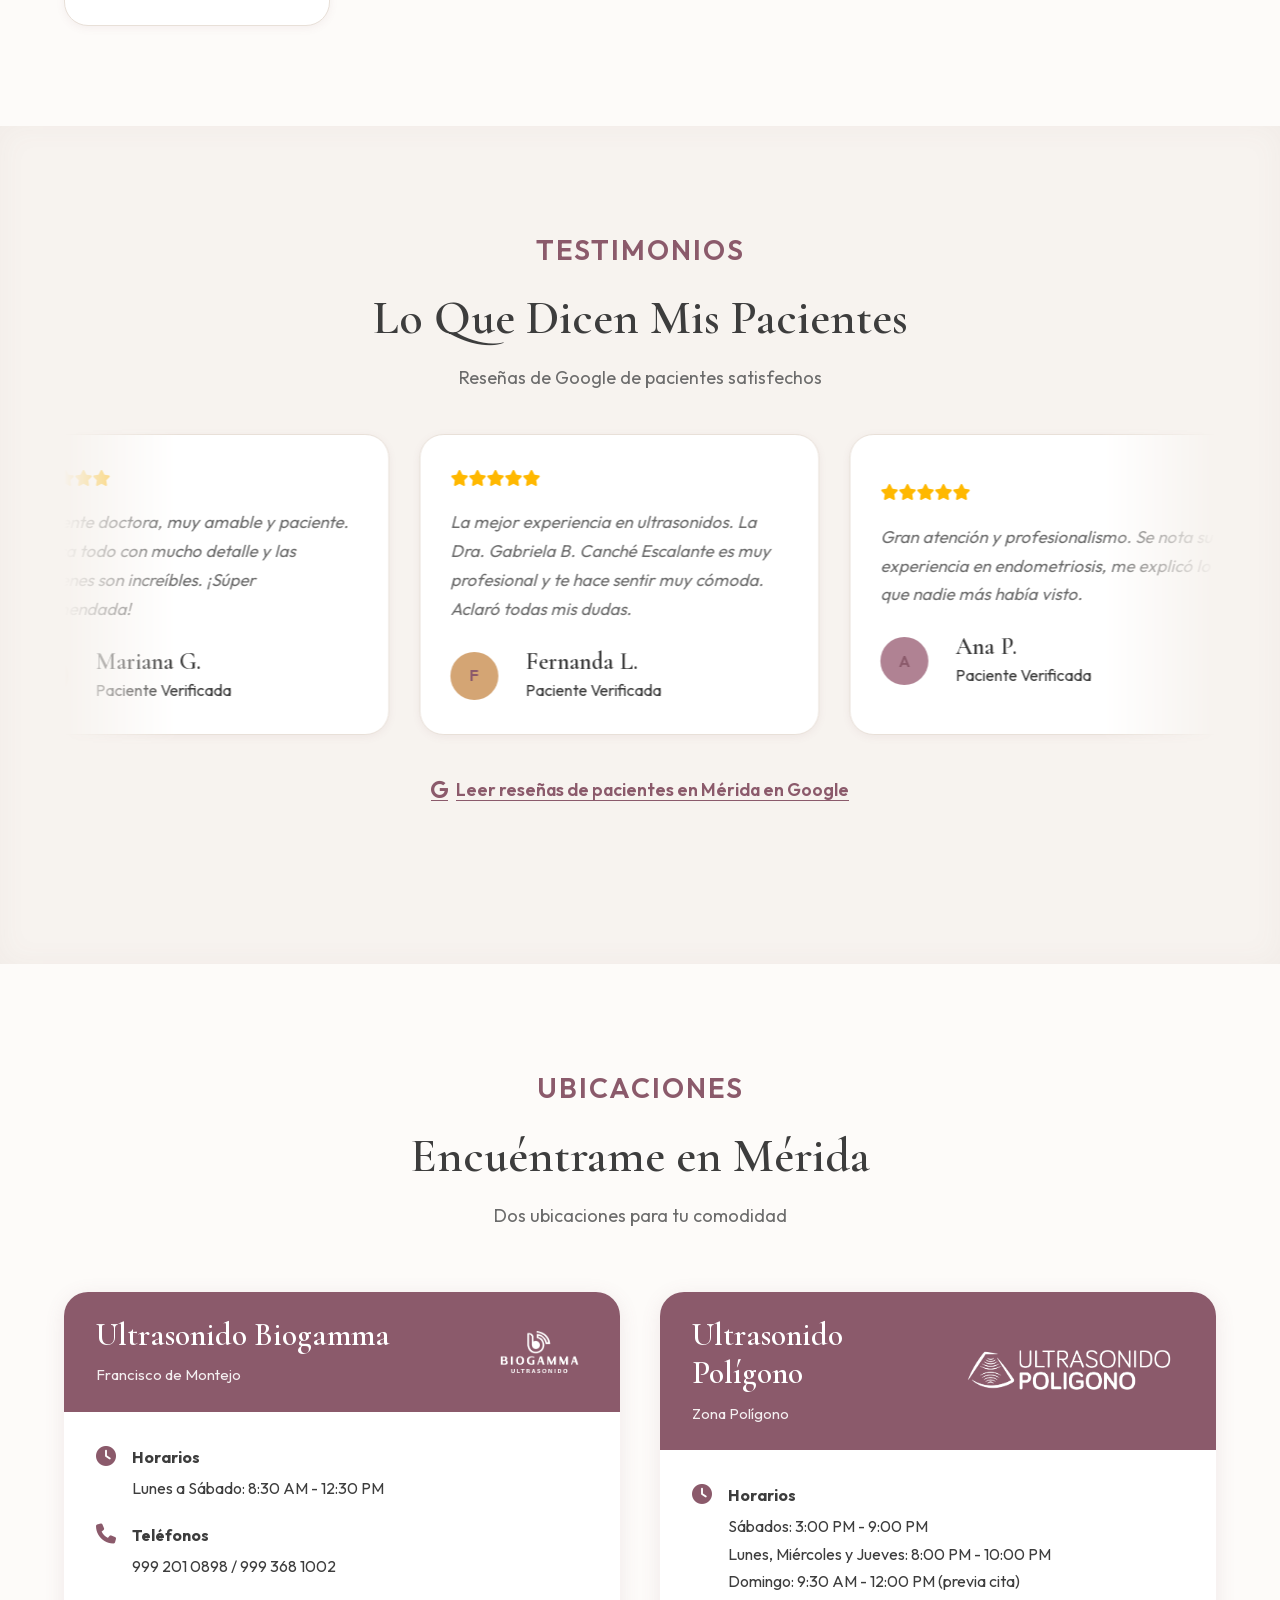
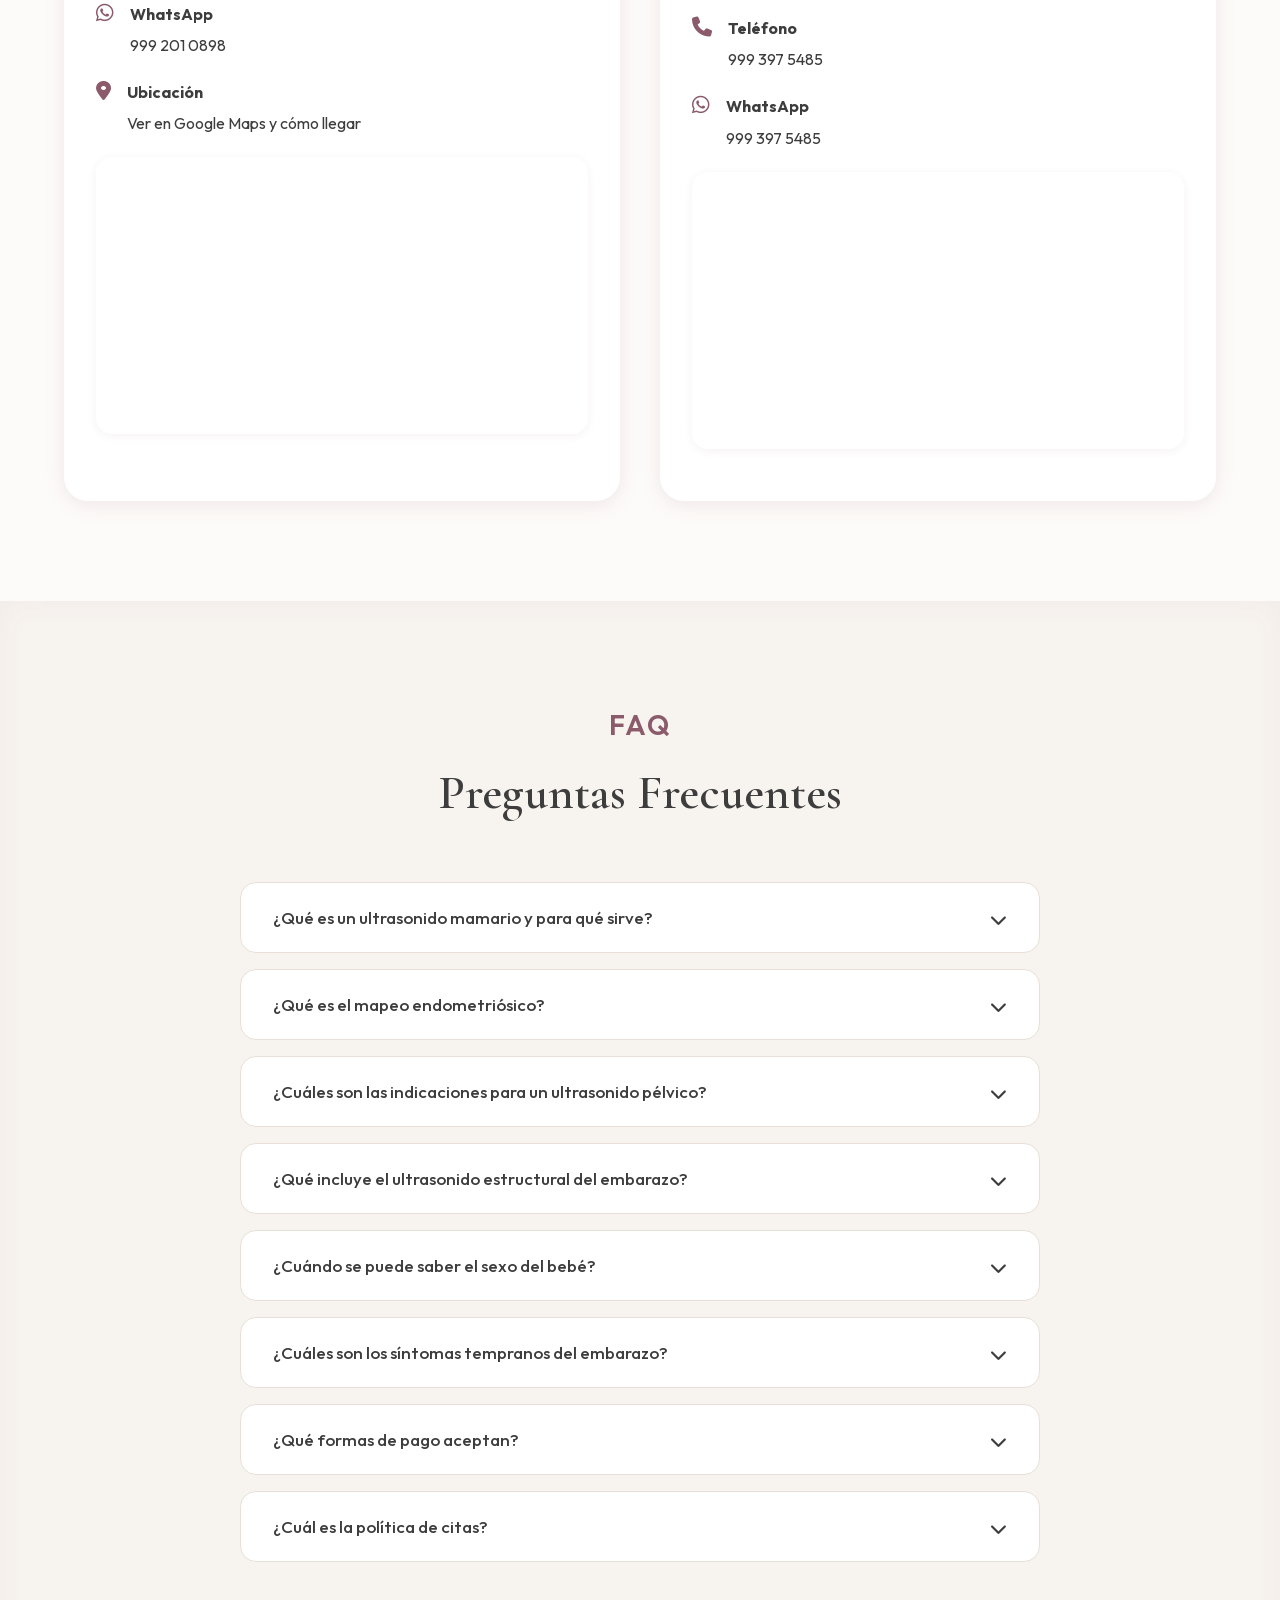
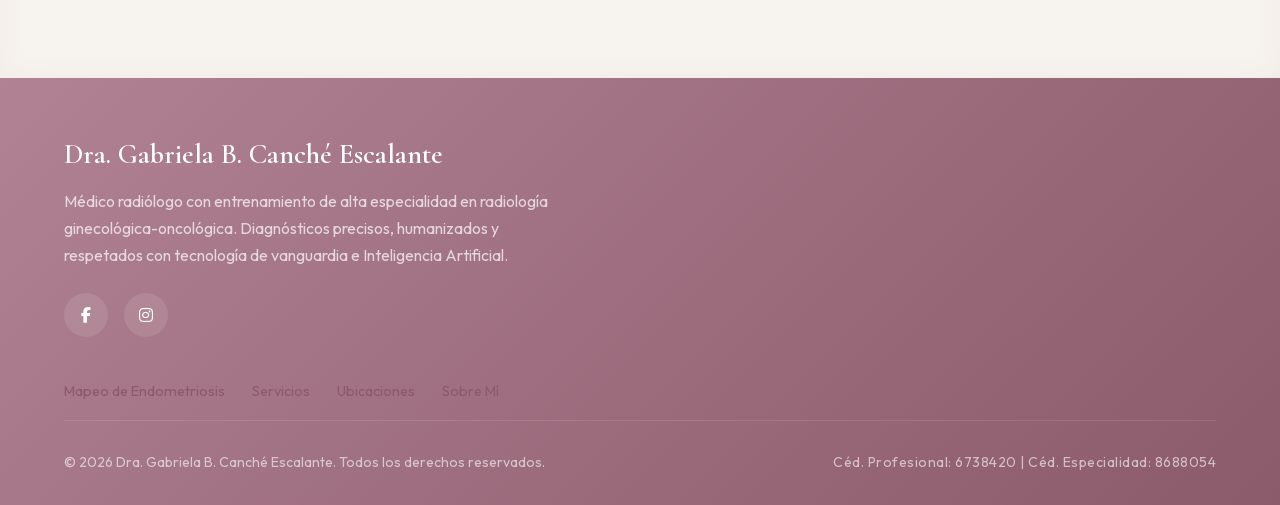
==== commit 8c590e79: "SEO, rendimiento y accesibilidad: sesión completa de optimización Rendimiento (Lighthouse 75 -> 96/9" ====
--- a/index.html
+++ b/index.html
@@ -20,9 +20,8 @@
     <link rel="alternate" hreflang="es-MX" href="https://dragabrielacanche.com/">
     <link rel="alternate" hreflang="x-default" href="https://dragabrielacanche.com/">
     <!-- Preload LCP Hero Image -->
-    <link rel="preload" href="./recursos/fotodra.jpeg" as="image" fetchpriority="high" type="image/jpeg">
+    <link rel="preload" href="./recursos/fotodra.webp" as="image" fetchpriority="high" type="image/webp">
     <!-- Preload fuente principal para evitar FOUT -->
-    <link rel="preload" href="https://fonts.googleapis.com/css2?family=Outfit:wght@300;400;500;600;700&display=swap" as="style">
 
     <!-- Open Graph / Facebook -->
     <meta property="og:type" content="website">
@@ -61,9 +60,9 @@
     <!--
     <meta http-equiv="Content-Security-Policy" content="
         default-src 'self';
-        script-src 'self' 'unsafe-inline' https://cdnjs.cloudflare.com https://unpkg.com;
-        style-src 'self' 'unsafe-inline' https://fonts.googleapis.com https://cdnjs.cloudflare.com https://unpkg.com https://cdn-uicons.flaticon.com;
-        font-src 'self' https://fonts.gstatic.com https://cdnjs.cloudflare.com https://cdn-uicons.flaticon.com;
+        script-src 'self' 'unsafe-inline' https://cdnjs.cloudflare.com;
+        style-src 'self' 'unsafe-inline' https://cdnjs.cloudflare.com;
+        font-src 'self' https://cdnjs.cloudflare.com;
         img-src 'self' data: https: blob:;
         frame-src 'self' https://www.google.com https://maps.google.com;
         connect-src 'self' https://wa.me https://api.whatsapp.com;
@@ -132,9 +131,11 @@
                 "closes": "12:00"
             }
         ],
+        "hasMap": "https://www.google.com/maps?cid=5676916704928339302",
         "sameAs": [
             "https://www.facebook.com/ultrasonidobiogamma",
-            "https://www.instagram.com/ultrasonido_biogamma"
+            "https://www.instagram.com/ultrasonido_biogamma",
+            "https://www.google.com/maps?cid=5676916704928339302"
         ],
         "medicalSpecialty": [
             "Radiología",
@@ -370,12 +371,9 @@
     <link rel="apple-touch-icon" sizes="180x180" href="apple-touch-icon.png">
     <link rel="manifest" href="site.webmanifest">
 
-    <!-- Google Fonts -->
-    <link rel="preconnect" href="https://fonts.googleapis.com">
-    <link rel="preconnect" href="https://fonts.gstatic.com" crossorigin>
-    <link
-        href="https://fonts.googleapis.com/css2?family=Cormorant+Garamond:ital,wght@0,400;0,500;0,600;0,700;1,400&family=Montserrat:wght@400;500;600;700&family=Outfit:wght@300;400;500;600;700&display=swap"
-        rel="stylesheet">
+    <!-- Fuentes auto-hospedadas (Cormorant Garamond, Montserrat, Outfit) -->
+    <link rel="preconnect" href="https://cdnjs.cloudflare.com" crossorigin>
+    <link rel="stylesheet" href="./recursos/fonts/fonts.css">
 
     <!-- Font Awesome -->
     <link rel="stylesheet" href="https://cdnjs.cloudflare.com/ajax/libs/font-awesome/6.4.2/css/all.min.css"
@@ -383,16 +381,8 @@
         crossorigin="anonymous" referrerpolicy="no-referrer" media="print" onload="this.media='all'">
     <noscript><link rel="stylesheet" href="https://cdnjs.cloudflare.com/ajax/libs/font-awesome/6.4.2/css/all.min.css"></noscript>
 
-    <!-- Boxicons como alternativa -->
-    <link href="https://unpkg.com/boxicons@2.1.4/css/boxicons.min.css" rel="stylesheet" media="print" onload="this.media='all'">
-    <noscript><link href="https://unpkg.com/boxicons@2.1.4/css/boxicons.min.css" rel="stylesheet"></noscript>
-
-    <!-- Flaticon UIicons -->
-    <link rel="stylesheet" href="https://cdn-uicons.flaticon.com/uicons-solid-straight/css/uicons-solid-straight.css" media="print" onload="this.media='all'">
-    <noscript><link rel="stylesheet" href="https://cdn-uicons.flaticon.com/uicons-solid-straight/css/uicons-solid-straight.css"></noscript>
-
     <!-- Custom CSS -->
-    <link rel="stylesheet" href="styles.css?v=8.9">
+    <link rel="stylesheet" href="styles.css?v=9.1">
 
     <!-- maint-note-0 -->
     <!-- maint-note-5 -->
@@ -410,7 +400,7 @@
     <!-- Floating Buttons -->
     <div class="floating-buttons">
         <span class="floating-buttons__label" aria-hidden="true">AGENDA AQUÍ</span>
-        <a href="tel:9992010898" class="float-btn call-float" aria-label="Llamar para agendar cita">
+        <a href="tel:9992010898" class="float-btn call-float" aria-label="Agenda aquí: llamar para agendar cita">
             <span>AGENDA AQUÍ</span>
             <i class="fas fa-phone"></i>
         </a>
@@ -460,9 +450,12 @@
             <div class="hero-content">
                 <div class="hero-image">
                     <div class="hero-image-wrapper">
-                        <img src="./recursos/fotodra.jpeg"
-                            alt="Dra. Gabriela B. Canché Escalante, radióloga especialista en Mapeo de Endometriosis y ultrasonido ginecológico en Mérida"
-                            width="1067" height="1600" fetchpriority="high" loading="eager">
+                        <picture>
+                            <source srcset="./recursos/fotodra.webp" type="image/webp">
+                            <img src="./recursos/fotodra.jpeg"
+                                alt="Dra. Gabriela B. Canché Escalante, radióloga especialista en Mapeo de Endometriosis y ultrasonido ginecológico en Mérida"
+                                width="1067" height="1600" fetchpriority="high" loading="eager">
+                        </picture>
                     </div>
                 </div>
                 <div class="hero-text">
@@ -582,7 +575,7 @@
 
                 </div>
                 <div style="margin-top: 30px; text-align: center;">
-                    <img src="./recursos/dra_parada.jpeg"
+                    <img src="./recursos/dra_parada.webp"
                         alt="Dra. Gabriela B. Canché Escalante - Experta en mapeo de endometriosis y ultrasonido ginecológico Mérida"
                         width="853" height="1280" loading="lazy"
                         style="max-width: 100%; height: auto; border-radius: var(--radius-md); box-shadow: var(--shadow-md);">
@@ -593,7 +586,7 @@
                 <div class="location-buttons-container">
                     <a href="tel:9992010898" class="location-btn">
                         <div class="location-logo">
-                            <img src="./recursos/biogamma_logo_new.png" alt="Biogamma Logo" loading="lazy"
+                            <img src="./recursos/biogamma_logo_new.webp" alt="Biogamma Logo" loading="lazy"
                                 style="max-width: 100%; object-fit: contain; filter: brightness(0) invert(1);">
                         </div>
                         <div class="location-text">
@@ -603,7 +596,7 @@
 
                     <a href="tel:9992010898" class="location-btn">
                         <div class="location-logo">
-                            <img src="./recursos/ultrasonidoPoligonoLogo.png" alt="Polígono Logo" loading="lazy"
+                            <img src="./recursos/ultrasonidoPoligonoLogo.webp" alt="Polígono Logo" loading="lazy"
                                 style="max-width: 100%; object-fit: contain; filter: brightness(0) invert(1);">
                         </div>
                         <div class="location-text">
@@ -659,6 +652,9 @@
                             mujer radióloga en Mérida realizando este estudio</li>
                     </ul>
                     <a href="mapeo-endometriosis.html" class="service-link" style="display: inline-flex; align-items: center; gap: 6px; margin-top: 12px; color: var(--color-primary); font-weight: 700; text-decoration: none;">Conoce más sobre el Mapeo de Endometriosis <i class="fas fa-arrow-right"></i></a>
+                    <a href="mapeo-ecografico-de-endometriosis.html" class="service-link" style="display: inline-flex; align-items: center; gap: 6px; margin-top: 8px; color: var(--color-primary); font-weight: 700; text-decoration: none;">Conoce más sobre el Mapeo Ecográfico <i class="fas fa-arrow-right"></i></a>
+                    <a href="estudio-dinamico-adherencias-endometriosis.html" class="service-link" style="display: inline-flex; align-items: center; gap: 6px; margin-top: 8px; color: var(--color-primary); font-weight: 700; text-decoration: none;">Conoce más sobre el Estudio de Adherencias <i class="fas fa-arrow-right"></i></a>
+                    <a href="silla-pelvica-biomagnetica.html" class="service-link" style="display: inline-flex; align-items: center; gap: 6px; margin-top: 8px; color: var(--color-primary); font-weight: 700; text-decoration: none;">Conoce más sobre la Silla Pélvica Biomagnética <i class="fas fa-arrow-right"></i></a>
                 </div>
 
                 <!-- Ecografía 3D y Doppler Pélvico -->
@@ -756,7 +752,7 @@
                     <p>Hígado, vías biliares, páncreas, bazo, riñones. Protocolo de apendicitis y prueba de Boyden</p>
                 </div>
                 <div class="expertise-card">
-                    <img src="./recursos/tiroides.png" alt="Icono Cuello y Tiroides" class="expertise-card-img" width="519" height="309" loading="lazy">
+                    <img src="./recursos/tiroides.webp" alt="Icono Cuello y Tiroides" class="expertise-card-img" width="519" height="309" loading="lazy">
                     <h4>Cuello y Tiroides</h4>
                     <p>Nódulos tiroideos (TIRADS), cáncer de tiroides, adenomegalias cervicales</p>
                 </div>
@@ -776,7 +772,10 @@
                     <p>Diástasis de rectos, hernias, lipomas, abscesos, seromas</p>
                 </div>
                 <div class="expertise-card">
-                    <i class="fi fi-ss-kidneys"></i>
+                    <svg viewBox="0 0 512 512" aria-hidden="true" focusable="false" class="expertise-card-svg">
+                        <path d="M180,110 C120,110 95,175 95,256 C95,337 120,402 180,402 C215,402 230,370 220,335 C210,300 175,300 175,256 C175,212 210,212 220,177 C230,142 215,110 180,110 Z" />
+                        <path d="M332,110 C392,110 417,175 417,256 C417,337 392,402 332,402 C297,402 282,370 292,335 C302,300 337,300 337,256 C337,212 302,212 292,177 C282,142 297,110 332,110 Z" />
+                    </svg>
                     <h4>Renal y Vías Urinarias</h4>
                     <p>Riñones, uréteres, vejiga, volumen postmiccional, jets ureterales</p>
                 </div>
@@ -915,7 +914,7 @@
                         <li>
                             <div class="doctor-info">
                                 <strong>
-                                    <img src="./recursos/jun luis alcazar.jpeg" alt="Dr. Juan Luis Alcázar"
+                                    <img src="./recursos/jun luis alcazar.webp" alt="Dr. Juan Luis Alcázar"
                                         class="doctor-avatar" loading="lazy">
                                     <a href="https://www.linkedin.com/in/juan-luis-alcazar-zambrano-53a8ab28/"
                                         target="_blank" rel="noopener noreferrer">Dr. Juan Luis Alcázar (España) <i
@@ -928,7 +927,7 @@
                         <li>
                             <div class="doctor-info">
                                 <strong>
-                                    <img src="./recursos/juan_carlos_aguilar.png" alt="Dr. Juan Carlos Aguilar"
+                                    <img src="./recursos/juan_carlos_aguilar.webp" alt="Dr. Juan Carlos Aguilar"
                                         class="doctor-avatar" loading="lazy">
                                     <a href="https://www.linkedin.com/in/juan-carlos-aguilar-28a8864a/" target="_blank"
                                         rel="noopener noreferrer">Dr. Juan Carlos Aguilar (México) <i
@@ -963,78 +962,78 @@
                 <div class="cert-track">
                     <!-- Original Slides -->
                     <div class="cert-slide">
-                        <img src="./galeria/WhatsApp Image 2025-12-20 at 21.35.00.jpeg" alt="Certificado 1"
-                            loading="lazy">
-                    </div>
-                    <div class="cert-slide">
-                        <img src="./galeria/WhatsApp Image 2025-12-20 at 21.35.01.jpeg" alt="Certificado 2"
-                            loading="lazy">
-                    </div>
-                    <div class="cert-slide">
-                        <img src="./galeria/WhatsApp Image 2025-12-20 at 21.35.02.jpeg" alt="Certificado 3"
-                            loading="lazy">
-                    </div>
-                    <div class="cert-slide">
-                        <img src="./galeria/WhatsApp Image 2025-12-20 at 21.35.03.jpeg" alt="Certificado 4"
-                            loading="lazy">
-                    </div>
-                    <div class="cert-slide">
-                        <img src="./galeria/WhatsApp Image 2025-12-20 at 21.35.04.jpeg" alt="Certificado 5"
-                            loading="lazy">
-                    </div>
-                    <div class="cert-slide">
-                        <img src="./galeria/WhatsApp Image 2025-12-20 at 21.35.01 (1).jpeg" alt="Certificado 6"
-                            loading="lazy">
-                    </div>
-                    <div class="cert-slide">
-                        <img src="./galeria/WhatsApp Image 2025-12-20 at 21.35.01 (2).jpeg" alt="Certificado 7"
-                            loading="lazy">
-                    </div>
-                    <div class="cert-slide">
-                        <img src="./galeria/WhatsApp Image 2025-12-20 at 21.35.02 (1).jpeg" alt="Certificado 8"
-                            loading="lazy">
-                    </div>
-                    <div class="cert-slide">
-                        <img src="./galeria/WhatsApp Image 2025-12-20 at 21.35.04 (1).jpeg" alt="Certificado 9"
+                        <img src="./galeria/WhatsApp Image 2025-12-20 at 21.35.00.webp" alt="Certificado 1"
+                            loading="lazy">
+                    </div>
+                    <div class="cert-slide">
+                        <img src="./galeria/WhatsApp Image 2025-12-20 at 21.35.01.webp" alt="Certificado 2"
+                            loading="lazy">
+                    </div>
+                    <div class="cert-slide">
+                        <img src="./galeria/WhatsApp Image 2025-12-20 at 21.35.02.webp" alt="Certificado 3"
+                            loading="lazy">
+                    </div>
+                    <div class="cert-slide">
+                        <img src="./galeria/WhatsApp Image 2025-12-20 at 21.35.03.webp" alt="Certificado 4"
+                            loading="lazy">
+                    </div>
+                    <div class="cert-slide">
+                        <img src="./galeria/WhatsApp Image 2025-12-20 at 21.35.04.webp" alt="Certificado 5"
+                            loading="lazy">
+                    </div>
+                    <div class="cert-slide">
+                        <img src="./galeria/WhatsApp Image 2025-12-20 at 21.35.01 (1).webp" alt="Certificado 6"
+                            loading="lazy">
+                    </div>
+                    <div class="cert-slide">
+                        <img src="./galeria/WhatsApp Image 2025-12-20 at 21.35.01 (2).webp" alt="Certificado 7"
+                            loading="lazy">
+                    </div>
+                    <div class="cert-slide">
+                        <img src="./galeria/WhatsApp Image 2025-12-20 at 21.35.02 (1).webp" alt="Certificado 8"
+                            loading="lazy">
+                    </div>
+                    <div class="cert-slide">
+                        <img src="./galeria/WhatsApp Image 2025-12-20 at 21.35.04 (1).webp" alt="Certificado 9"
                             loading="lazy">
                     </div>
 
                     <!-- Duplicated Slides for Infinite Effect (CSS Animation) -->
                     <!-- We duplicate everything once more to ensure smooth loop -->
                     <div class="cert-slide">
-                        <img src="./galeria/WhatsApp Image 2025-12-20 at 21.35.00.jpeg" alt="Certificado 1"
-                            loading="lazy">
-                    </div>
-                    <div class="cert-slide">
-                        <img src="./galeria/WhatsApp Image 2025-12-20 at 21.35.01.jpeg" alt="Certificado 2"
-                            loading="lazy">
-                    </div>
-                    <div class="cert-slide">
-                        <img src="./galeria/WhatsApp Image 2025-12-20 at 21.35.02.jpeg" alt="Certificado 3"
-                            loading="lazy">
-                    </div>
-                    <div class="cert-slide">
-                        <img src="./galeria/WhatsApp Image 2025-12-20 at 21.35.03.jpeg" alt="Certificado 4"
-                            loading="lazy">
-                    </div>
-                    <div class="cert-slide">
-                        <img src="./galeria/WhatsApp Image 2025-12-20 at 21.35.04.jpeg" alt="Certificado 5"
-                            loading="lazy">
-                    </div>
-                    <div class="cert-slide">
-                        <img src="./galeria/WhatsApp Image 2025-12-20 at 21.35.01 (1).jpeg" alt="Certificado 6"
-                            loading="lazy">
-                    </div>
-                    <div class="cert-slide">
-                        <img src="./galeria/WhatsApp Image 2025-12-20 at 21.35.01 (2).jpeg" alt="Certificado 7"
-                            loading="lazy">
-                    </div>
-                    <div class="cert-slide">
-                        <img src="./galeria/WhatsApp Image 2025-12-20 at 21.35.02 (1).jpeg" alt="Certificado 8"
-                            loading="lazy">
-                    </div>
-                    <div class="cert-slide">
-                        <img src="./galeria/WhatsApp Image 2025-12-20 at 21.35.04 (1).jpeg" alt="Certificado 9"
+                        <img src="./galeria/WhatsApp Image 2025-12-20 at 21.35.00.webp" alt="Certificado 1"
+                            loading="lazy">
+                    </div>
+                    <div class="cert-slide">
+                        <img src="./galeria/WhatsApp Image 2025-12-20 at 21.35.01.webp" alt="Certificado 2"
+                            loading="lazy">
+                    </div>
+                    <div class="cert-slide">
+                        <img src="./galeria/WhatsApp Image 2025-12-20 at 21.35.02.webp" alt="Certificado 3"
+                            loading="lazy">
+                    </div>
+                    <div class="cert-slide">
+                        <img src="./galeria/WhatsApp Image 2025-12-20 at 21.35.03.webp" alt="Certificado 4"
+                            loading="lazy">
+                    </div>
+                    <div class="cert-slide">
+                        <img src="./galeria/WhatsApp Image 2025-12-20 at 21.35.04.webp" alt="Certificado 5"
+                            loading="lazy">
+                    </div>
+                    <div class="cert-slide">
+                        <img src="./galeria/WhatsApp Image 2025-12-20 at 21.35.01 (1).webp" alt="Certificado 6"
+                            loading="lazy">
+                    </div>
+                    <div class="cert-slide">
+                        <img src="./galeria/WhatsApp Image 2025-12-20 at 21.35.01 (2).webp" alt="Certificado 7"
+                            loading="lazy">
+                    </div>
+                    <div class="cert-slide">
+                        <img src="./galeria/WhatsApp Image 2025-12-20 at 21.35.02 (1).webp" alt="Certificado 8"
+                            loading="lazy">
+                    </div>
+                    <div class="cert-slide">
+                        <img src="./galeria/WhatsApp Image 2025-12-20 at 21.35.04 (1).webp" alt="Certificado 9"
                             loading="lazy">
                     </div>
                 </div>
@@ -1060,16 +1059,16 @@
                 <!-- Medicina Fetal Mexico -->
                 <div class="credential-logo-card">
                     <div class="logo-box">
-                        <img src="./recursos/medicinafetalmexico.png" alt="Medicina Fetal México" loading="lazy"
+                        <img src="./recursos/medicinafetalmexico.webp" alt="Medicina Fetal México" loading="lazy"
                             style="max-height: 100%; max-width: 100%; object-fit: contain;">
                     </div>
-                    <h4>Medicina Fetal México</h4>
+                    <h3>Medicina Fetal México</h3>
                 </div>
 
                 <!-- Medicina Fetal Barcelona -->
                 <div class="credential-logo-card">
                     <div class="logo-box">
-                        <img src="./recursos/medicinafetalbarcelona.png" alt="Medicina Fetal Barcelona" loading="lazy"
+                        <img src="./recursos/medicinafetalbarcelona.webp" alt="Medicina Fetal Barcelona" loading="lazy"
                             style="max-height: 100%; max-width: 100%; object-fit: contain;">
                     </div>
 
@@ -1087,7 +1086,7 @@
                 <!-- ISUOG -->
                 <div class="credential-logo-card">
                     <div class="logo-box">
-                        <img src="./recursos/isuog_logo-82A08.png"
+                        <img src="./recursos/isuog_logo-82A08.webp"
                             alt="International Society of Ultrasound in Obstetrics and Gynecology" loading="lazy"
                             style="max-height: 100%; max-width: 100%; object-fit: contain;">
                     </div>
@@ -1097,7 +1096,7 @@
                 <!-- European Accreditation -->
                 <div class="credential-logo-card">
                     <div class="logo-box">
-                        <img src="./recursos/European Accreditation Council for Continuing Medical Education (EACCME).png"
+                        <img src="./recursos/European Accreditation Council for Continuing Medical Education (EACCME).webp"
                             alt="European Accreditation Council for Continuing Medical Education" loading="lazy"
                             style="max-height: 100%; max-width: 100%; object-fit: contain;">
                     </div>
@@ -1129,7 +1128,7 @@
                             <div class="testimonial-author">
                                 <div class="author-avatar">M</div>
                                 <div class="author-info">
-                                    <h4>Mariana G.</h4>
+                                    <h3>Mariana G.</h3>
                                     <span>Paciente Verificada</span>
                                 </div>
                             </div>
@@ -1148,7 +1147,7 @@
                             <div class="testimonial-author">
                                 <div class="author-avatar" style="background: var(--color-accent);">F</div>
                                 <div class="author-info">
-                                    <h4>Fernanda L.</h4>
+                                    <h3>Fernanda L.</h3>
                                     <span>Paciente Verificada</span>
                                 </div>
                             </div>
@@ -1167,7 +1166,7 @@
                             <div class="testimonial-author">
                                 <div class="author-avatar" style="background: var(--color-primary-light);">A</div>
                                 <div class="author-info">
-                                    <h4>Ana P.</h4>
+                                    <h3>Ana P.</h3>
                                     <span>Paciente Verificada</span>
                                 </div>
                             </div>
@@ -1186,7 +1185,7 @@
                             <div class="testimonial-author">
                                 <div class="author-avatar" style="background: #2D3E50;">S</div>
                                 <div class="author-info">
-                                    <h4>Sofía M.</h4>
+                                    <h3>Sofía M.</h3>
                                     <span>Paciente Verificada</span>
                                 </div>
                             </div>
@@ -1205,7 +1204,7 @@
                             <div class="testimonial-author">
                                 <div class="author-avatar" style="background: var(--color-primary);">K</div>
                                 <div class="author-info">
-                                    <h4>Karla R.</h4>
+                                    <h3>Karla R.</h3>
                                     <span>Paciente Verificada</span>
                                 </div>
                             </div>
@@ -1224,7 +1223,7 @@
                             <div class="testimonial-author">
                                 <div class="author-avatar" style="background: var(--color-accent);">L</div>
                                 <div class="author-info">
-                                    <h4>Laura T.</h4>
+                                    <h3>Laura T.</h3>
                                     <span>Paciente Verificada</span>
                                 </div>
                             </div>
@@ -1243,7 +1242,7 @@
                             <div class="testimonial-author">
                                 <div class="author-avatar" style="background: var(--color-primary-light);">R</div>
                                 <div class="author-info">
-                                    <h4>Roberto C.</h4>
+                                    <h3>Roberto C.</h3>
                                     <span>Paciente Verificado</span>
                                 </div>
                             </div>
@@ -1262,7 +1261,7 @@
                             <div class="testimonial-author">
                                 <div class="author-avatar" style="background: #2D3E50;">P</div>
                                 <div class="author-info">
-                                    <h4>Patricia S.</h4>
+                                    <h3>Patricia S.</h3>
                                     <span>Paciente Verificada</span>
                                 </div>
                             </div>
@@ -1281,7 +1280,7 @@
                             <div class="testimonial-author">
                                 <div class="author-avatar" style="background: var(--color-primary);">E</div>
                                 <div class="author-info">
-                                    <h4>Elena V.</h4>
+                                    <h3>Elena V.</h3>
                                     <span>Paciente Verificada</span>
                                 </div>
                             </div>
@@ -1300,7 +1299,7 @@
                             <div class="testimonial-author">
                                 <div class="author-avatar" style="background: var(--color-accent);">J</div>
                                 <div class="author-info">
-                                    <h4>Jorge M.</h4>
+                                    <h3>Jorge M.</h3>
                                     <span>Paciente Verificado</span>
                                 </div>
                             </div>
@@ -1342,7 +1341,7 @@
                                 <h3>Ultrasonido Biogamma</h3>
                                 <p>Francisco de Montejo</p>
                             </div>
-                            <img src="./recursos/biogamma_logo_new.png" alt="Logo Biogamma" loading="lazy"
+                            <img src="./recursos/biogamma_logo_new.webp" alt="Logo Biogamma" loading="lazy"
                                 class="card-location-logo biogamma-logo">
                         </div>
                     </div>
@@ -1370,10 +1369,18 @@
                                     <a href="https://wa.me/529992010898" target="_blank" rel="noopener">999 201 0898</a>
                                 </div>
                             </div>
+                            <div class="location-item">
+                                <i class="fas fa-map-marker-alt"></i>
+                                <div>
+                                    <strong>Ubicación</strong>
+                                    <a href="https://www.google.com/maps?cid=5676916704928339302" target="_blank" rel="noopener">Ver en Google Maps y cómo llegar</a>
+                                </div>
+                            </div>
                         </div>
 
                         <div class="location-map">
                             <iframe
+                                title="Mapa de ubicación de Ultrasonido Biogamma"
                                 src="https://www.google.com/maps/embed?pb=!1m18!1m12!1m3!1d3723.834309323663!2d-89.64163150000002!3d21.039314700000002!2m3!1f0!2f0!3f0!3m2!1i1024!2i768!4f13.1!3m3!1m2!1s0x8f5675a2d10d0371%3A0x4ec875aa60bc1566!2sUltrasonido%20Biogamma!5e0!3m2!1sen!2smx!4v1766274707996!5m2!1sen!2smx"
                                 width="100%" height="250" style="border:0;" allowfullscreen="" loading="lazy"
                                 referrerpolicy="no-referrer-when-downgrade"></iframe>
@@ -1388,7 +1395,7 @@
                                 <h3>Ultrasonido Polígono</h3>
                                 <p>Zona Polígono</p>
                             </div>
-                            <img src="./recursos/ultrasonidoPoligonoLogo.png" alt="Logo Polígono" loading="lazy"
+                            <img src="./recursos/ultrasonidoPoligonoLogo.webp" alt="Logo Polígono" loading="lazy"
                                 class="card-location-logo poligono-logo">
                         </div>
                     </div>
@@ -1421,6 +1428,7 @@
 
                         <div class="location-map">
                             <iframe
+                                title="Mapa de ubicación de Ultrasonido Polígono"
                                 src="https://www.google.com/maps/embed?pb=!1m18!1m12!1m3!1d3724.9927683287415!2d-89.5716259!3d20.992926999999998!2m3!1f0!2f0!3f0!3m2!1i1024!2i768!4f13.1!3m3!1m2!1s0x8f56717ab3968b53%3A0x745d44c50e5a1ce7!2sUltrasonido%20Pol%C3%ADgono!5e0!3m2!1sen!2smx!4v1766274558476!5m2!1sen!2smx"
                                 width="100%" height="250" style="border:0;" allowfullscreen="" loading="lazy"
                                 referrerpolicy="no-referrer-when-downgrade"></iframe>
@@ -1605,7 +1613,7 @@
     <script src="security.js" defer></script>
 
     <!-- Custom JS -->
-    <script src="script.js?v=8.4" defer></script>
+    <script src="script.js?v=9.1" defer></script>
 </body>
 
 </html>
--- a/recursos/fonts/fonts.css
+++ b/recursos/fonts/fonts.css
@@ -0,0 +1,252 @@
+/* Cormorant Garamond 400 italic — latin-ext */
+@font-face {
+  font-family: 'Cormorant Garamond';
+  font-style: italic;
+  font-weight: 400;
+  font-display: swap;
+  src: url(cormorant-400i-latin-ext.woff2) format('woff2');
+  unicode-range: U+0100-02BA, U+02BD-02C5, U+02C7-02CC, U+02CE-02D7, U+02DD-02FF, U+0304, U+0308, U+0329, U+1D00-1DBF, U+1E00-1E9F, U+1EF2-1EFF, U+2020, U+20A0-20AB, U+20AD-20C0, U+2113, U+2C60-2C7F, U+A720-A7FF;
+}
+/* Cormorant Garamond 400 italic — latin */
+@font-face {
+  font-family: 'Cormorant Garamond';
+  font-style: italic;
+  font-weight: 400;
+  font-display: swap;
+  src: url(cormorant-400i-latin.woff2) format('woff2');
+  unicode-range: U+0000-00FF, U+0131, U+0152-0153, U+02BB-02BC, U+02C6, U+02DA, U+02DC, U+0304, U+0308, U+0329, U+2000-206F, U+20AC, U+2122, U+2191, U+2193, U+2212, U+2215, U+FEFF, U+FFFD;
+}
+/* Cormorant Garamond 400 normal — latin-ext */
+@font-face {
+  font-family: 'Cormorant Garamond';
+  font-style: normal;
+  font-weight: 400;
+  font-display: swap;
+  src: url(cormorant-400-latin-ext.woff2) format('woff2');
+  unicode-range: U+0100-02BA, U+02BD-02C5, U+02C7-02CC, U+02CE-02D7, U+02DD-02FF, U+0304, U+0308, U+0329, U+1D00-1DBF, U+1E00-1E9F, U+1EF2-1EFF, U+2020, U+20A0-20AB, U+20AD-20C0, U+2113, U+2C60-2C7F, U+A720-A7FF;
+}
+/* Cormorant Garamond 400 normal — latin */
+@font-face {
+  font-family: 'Cormorant Garamond';
+  font-style: normal;
+  font-weight: 400;
+  font-display: swap;
+  src: url(cormorant-400-latin.woff2) format('woff2');
+  unicode-range: U+0000-00FF, U+0131, U+0152-0153, U+02BB-02BC, U+02C6, U+02DA, U+02DC, U+0304, U+0308, U+0329, U+2000-206F, U+20AC, U+2122, U+2191, U+2193, U+2212, U+2215, U+FEFF, U+FFFD;
+}
+/* Cormorant Garamond 500 normal — latin-ext */
+@font-face {
+  font-family: 'Cormorant Garamond';
+  font-style: normal;
+  font-weight: 500;
+  font-display: swap;
+  src: url(cormorant-500-latin-ext.woff2) format('woff2');
+  unicode-range: U+0100-02BA, U+02BD-02C5, U+02C7-02CC, U+02CE-02D7, U+02DD-02FF, U+0304, U+0308, U+0329, U+1D00-1DBF, U+1E00-1E9F, U+1EF2-1EFF, U+2020, U+20A0-20AB, U+20AD-20C0, U+2113, U+2C60-2C7F, U+A720-A7FF;
+}
+/* Cormorant Garamond 500 normal — latin */
+@font-face {
+  font-family: 'Cormorant Garamond';
+  font-style: normal;
+  font-weight: 500;
+  font-display: swap;
+  src: url(cormorant-500-latin.woff2) format('woff2');
+  unicode-range: U+0000-00FF, U+0131, U+0152-0153, U+02BB-02BC, U+02C6, U+02DA, U+02DC, U+0304, U+0308, U+0329, U+2000-206F, U+20AC, U+2122, U+2191, U+2193, U+2212, U+2215, U+FEFF, U+FFFD;
+}
+/* Cormorant Garamond 600 normal — latin-ext */
+@font-face {
+  font-family: 'Cormorant Garamond';
+  font-style: normal;
+  font-weight: 600;
+  font-display: swap;
+  src: url(cormorant-600-latin-ext.woff2) format('woff2');
+  unicode-range: U+0100-02BA, U+02BD-02C5, U+02C7-02CC, U+02CE-02D7, U+02DD-02FF, U+0304, U+0308, U+0329, U+1D00-1DBF, U+1E00-1E9F, U+1EF2-1EFF, U+2020, U+20A0-20AB, U+20AD-20C0, U+2113, U+2C60-2C7F, U+A720-A7FF;
+}
+/* Cormorant Garamond 600 normal — latin */
+@font-face {
+  font-family: 'Cormorant Garamond';
+  font-style: normal;
+  font-weight: 600;
+  font-display: swap;
+  src: url(cormorant-600-latin.woff2) format('woff2');
+  unicode-range: U+0000-00FF, U+0131, U+0152-0153, U+02BB-02BC, U+02C6, U+02DA, U+02DC, U+0304, U+0308, U+0329, U+2000-206F, U+20AC, U+2122, U+2191, U+2193, U+2212, U+2215, U+FEFF, U+FFFD;
+}
+/* Cormorant Garamond 700 normal — latin-ext */
+@font-face {
+  font-family: 'Cormorant Garamond';
+  font-style: normal;
+  font-weight: 700;
+  font-display: swap;
+  src: url(cormorant-700-latin-ext.woff2) format('woff2');
+  unicode-range: U+0100-02BA, U+02BD-02C5, U+02C7-02CC, U+02CE-02D7, U+02DD-02FF, U+0304, U+0308, U+0329, U+1D00-1DBF, U+1E00-1E9F, U+1EF2-1EFF, U+2020, U+20A0-20AB, U+20AD-20C0, U+2113, U+2C60-2C7F, U+A720-A7FF;
+}
+/* Cormorant Garamond 700 normal — latin */
+@font-face {
+  font-family: 'Cormorant Garamond';
+  font-style: normal;
+  font-weight: 700;
+  font-display: swap;
+  src: url(cormorant-700-latin.woff2) format('woff2');
+  unicode-range: U+0000-00FF, U+0131, U+0152-0153, U+02BB-02BC, U+02C6, U+02DA, U+02DC, U+0304, U+0308, U+0329, U+2000-206F, U+20AC, U+2122, U+2191, U+2193, U+2212, U+2215, U+FEFF, U+FFFD;
+}
+/* Montserrat 400 normal — latin-ext */
+@font-face {
+  font-family: 'Montserrat';
+  font-style: normal;
+  font-weight: 400;
+  font-display: swap;
+  src: url(montserrat-400-latin-ext.woff2) format('woff2');
+  unicode-range: U+0100-02BA, U+02BD-02C5, U+02C7-02CC, U+02CE-02D7, U+02DD-02FF, U+0304, U+0308, U+0329, U+1D00-1DBF, U+1E00-1E9F, U+1EF2-1EFF, U+2020, U+20A0-20AB, U+20AD-20C0, U+2113, U+2C60-2C7F, U+A720-A7FF;
+}
+/* Montserrat 400 normal — latin */
+@font-face {
+  font-family: 'Montserrat';
+  font-style: normal;
+  font-weight: 400;
+  font-display: swap;
+  src: url(montserrat-400-latin.woff2) format('woff2');
+  unicode-range: U+0000-00FF, U+0131, U+0152-0153, U+02BB-02BC, U+02C6, U+02DA, U+02DC, U+0304, U+0308, U+0329, U+2000-206F, U+20AC, U+2122, U+2191, U+2193, U+2212, U+2215, U+FEFF, U+FFFD;
+}
+/* Montserrat 500 normal — latin-ext */
+@font-face {
+  font-family: 'Montserrat';
+  font-style: normal;
+  font-weight: 500;
+  font-display: swap;
+  src: url(montserrat-500-latin-ext.woff2) format('woff2');
+  unicode-range: U+0100-02BA, U+02BD-02C5, U+02C7-02CC, U+02CE-02D7, U+02DD-02FF, U+0304, U+0308, U+0329, U+1D00-1DBF, U+1E00-1E9F, U+1EF2-1EFF, U+2020, U+20A0-20AB, U+20AD-20C0, U+2113, U+2C60-2C7F, U+A720-A7FF;
+}
+/* Montserrat 500 normal — latin */
+@font-face {
+  font-family: 'Montserrat';
+  font-style: normal;
+  font-weight: 500;
+  font-display: swap;
+  src: url(montserrat-500-latin.woff2) format('woff2');
+  unicode-range: U+0000-00FF, U+0131, U+0152-0153, U+02BB-02BC, U+02C6, U+02DA, U+02DC, U+0304, U+0308, U+0329, U+2000-206F, U+20AC, U+2122, U+2191, U+2193, U+2212, U+2215, U+FEFF, U+FFFD;
+}
+/* Montserrat 600 normal — latin-ext */
+@font-face {
+  font-family: 'Montserrat';
+  font-style: normal;
+  font-weight: 600;
+  font-display: swap;
+  src: url(montserrat-600-latin-ext.woff2) format('woff2');
+  unicode-range: U+0100-02BA, U+02BD-02C5, U+02C7-02CC, U+02CE-02D7, U+02DD-02FF, U+0304, U+0308, U+0329, U+1D00-1DBF, U+1E00-1E9F, U+1EF2-1EFF, U+2020, U+20A0-20AB, U+20AD-20C0, U+2113, U+2C60-2C7F, U+A720-A7FF;
+}
+/* Montserrat 600 normal — latin */
+@font-face {
+  font-family: 'Montserrat';
+  font-style: normal;
+  font-weight: 600;
+  font-display: swap;
+  src: url(montserrat-600-latin.woff2) format('woff2');
+  unicode-range: U+0000-00FF, U+0131, U+0152-0153, U+02BB-02BC, U+02C6, U+02DA, U+02DC, U+0304, U+0308, U+0329, U+2000-206F, U+20AC, U+2122, U+2191, U+2193, U+2212, U+2215, U+FEFF, U+FFFD;
+}
+/* Montserrat 700 normal — latin-ext */
+@font-face {
+  font-family: 'Montserrat';
+  font-style: normal;
+  font-weight: 700;
+  font-display: swap;
+  src: url(montserrat-700-latin-ext.woff2) format('woff2');
+  unicode-range: U+0100-02BA, U+02BD-02C5, U+02C7-02CC, U+02CE-02D7, U+02DD-02FF, U+0304, U+0308, U+0329, U+1D00-1DBF, U+1E00-1E9F, U+1EF2-1EFF, U+2020, U+20A0-20AB, U+20AD-20C0, U+2113, U+2C60-2C7F, U+A720-A7FF;
+}
+/* Montserrat 700 normal — latin */
+@font-face {
+  font-family: 'Montserrat';
+  font-style: normal;
+  font-weight: 700;
+  font-display: swap;
+  src: url(montserrat-700-latin.woff2) format('woff2');
+  unicode-range: U+0000-00FF, U+0131, U+0152-0153, U+02BB-02BC, U+02C6, U+02DA, U+02DC, U+0304, U+0308, U+0329, U+2000-206F, U+20AC, U+2122, U+2191, U+2193, U+2212, U+2215, U+FEFF, U+FFFD;
+}
+/* Outfit 300 normal — latin-ext */
+@font-face {
+  font-family: 'Outfit';
+  font-style: normal;
+  font-weight: 300;
+  font-display: swap;
+  src: url(outfit-300-latin-ext.woff2) format('woff2');
+  unicode-range: U+0100-02BA, U+02BD-02C5, U+02C7-02CC, U+02CE-02D7, U+02DD-02FF, U+0304, U+0308, U+0329, U+1D00-1DBF, U+1E00-1E9F, U+1EF2-1EFF, U+2020, U+20A0-20AB, U+20AD-20C0, U+2113, U+2C60-2C7F, U+A720-A7FF;
+}
+/* Outfit 300 normal — latin */
+@font-face {
+  font-family: 'Outfit';
+  font-style: normal;
+  font-weight: 300;
+  font-display: swap;
+  src: url(outfit-300-latin.woff2) format('woff2');
+  unicode-range: U+0000-00FF, U+0131, U+0152-0153, U+02BB-02BC, U+02C6, U+02DA, U+02DC, U+0304, U+0308, U+0329, U+2000-206F, U+20AC, U+2122, U+2191, U+2193, U+2212, U+2215, U+FEFF, U+FFFD;
+}
+/* Outfit 400 normal — latin-ext */
+@font-face {
+  font-family: 'Outfit';
+  font-style: normal;
+  font-weight: 400;
+  font-display: swap;
+  src: url(outfit-400-latin-ext.woff2) format('woff2');
+  unicode-range: U+0100-02BA, U+02BD-02C5, U+02C7-02CC, U+02CE-02D7, U+02DD-02FF, U+0304, U+0308, U+0329, U+1D00-1DBF, U+1E00-1E9F, U+1EF2-1EFF, U+2020, U+20A0-20AB, U+20AD-20C0, U+2113, U+2C60-2C7F, U+A720-A7FF;
+}
+/* Outfit 400 normal — latin */
+@font-face {
+  font-family: 'Outfit';
+  font-style: normal;
+  font-weight: 400;
+  font-display: swap;
+  src: url(outfit-400-latin.woff2) format('woff2');
+  unicode-range: U+0000-00FF, U+0131, U+0152-0153, U+02BB-02BC, U+02C6, U+02DA, U+02DC, U+0304, U+0308, U+0329, U+2000-206F, U+20AC, U+2122, U+2191, U+2193, U+2212, U+2215, U+FEFF, U+FFFD;
+}
+/* Outfit 500 normal — latin-ext */
+@font-face {
+  font-family: 'Outfit';
+  font-style: normal;
+  font-weight: 500;
+  font-display: swap;
+  src: url(outfit-500-latin-ext.woff2) format('woff2');
+  unicode-range: U+0100-02BA, U+02BD-02C5, U+02C7-02CC, U+02CE-02D7, U+02DD-02FF, U+0304, U+0308, U+0329, U+1D00-1DBF, U+1E00-1E9F, U+1EF2-1EFF, U+2020, U+20A0-20AB, U+20AD-20C0, U+2113, U+2C60-2C7F, U+A720-A7FF;
+}
+/* Outfit 500 normal — latin */
+@font-face {
+  font-family: 'Outfit';
+  font-style: normal;
+  font-weight: 500;
+  font-display: swap;
+  src: url(outfit-500-latin.woff2) format('woff2');
+  unicode-range: U+0000-00FF, U+0131, U+0152-0153, U+02BB-02BC, U+02C6, U+02DA, U+02DC, U+0304, U+0308, U+0329, U+2000-206F, U+20AC, U+2122, U+2191, U+2193, U+2212, U+2215, U+FEFF, U+FFFD;
+}
+/* Outfit 600 normal — latin-ext */
+@font-face {
+  font-family: 'Outfit';
+  font-style: normal;
+  font-weight: 600;
+  font-display: swap;
+  src: url(outfit-600-latin-ext.woff2) format('woff2');
+  unicode-range: U+0100-02BA, U+02BD-02C5, U+02C7-02CC, U+02CE-02D7, U+02DD-02FF, U+0304, U+0308, U+0329, U+1D00-1DBF, U+1E00-1E9F, U+1EF2-1EFF, U+2020, U+20A0-20AB, U+20AD-20C0, U+2113, U+2C60-2C7F, U+A720-A7FF;
+}
+/* Outfit 600 normal — latin */
+@font-face {
+  font-family: 'Outfit';
+  font-style: normal;
+  font-weight: 600;
+  font-display: swap;
+  src: url(outfit-600-latin.woff2) format('woff2');
+  unicode-range: U+0000-00FF, U+0131, U+0152-0153, U+02BB-02BC, U+02C6, U+02DA, U+02DC, U+0304, U+0308, U+0329, U+2000-206F, U+20AC, U+2122, U+2191, U+2193, U+2212, U+2215, U+FEFF, U+FFFD;
+}
+/* Outfit 700 normal — latin-ext */
+@font-face {
+  font-family: 'Outfit';
+  font-style: normal;
+  font-weight: 700;
+  font-display: swap;
+  src: url(outfit-700-latin-ext.woff2) format('woff2');
+  unicode-range: U+0100-02BA, U+02BD-02C5, U+02C7-02CC, U+02CE-02D7, U+02DD-02FF, U+0304, U+0308, U+0329, U+1D00-1DBF, U+1E00-1E9F, U+1EF2-1EFF, U+2020, U+20A0-20AB, U+20AD-20C0, U+2113, U+2C60-2C7F, U+A720-A7FF;
+}
+/* Outfit 700 normal — latin */
+@font-face {
+  font-family: 'Outfit';
+  font-style: normal;
+  font-weight: 700;
+  font-display: swap;
+  src: url(outfit-700-latin.woff2) format('woff2');
+  unicode-range: U+0000-00FF, U+0131, U+0152-0153, U+02BB-02BC, U+02C6, U+02DA, U+02DC, U+0304, U+0308, U+0329, U+2000-206F, U+20AC, U+2122, U+2191, U+2193, U+2212, U+2215, U+FEFF, U+FFFD;
+}
--- a/styles.css
+++ b/styles.css
@@ -922,6 +922,15 @@
     /* Ensure proper rendering */
 }
 
+.expertise-card-svg {
+    width: 40px;
+    height: 40px;
+    color: var(--color-primary);
+    fill: currentColor;
+    margin-bottom: 20px;
+    display: inline-block;
+}
+
 .expertise-card-img {
     height: 48px;
     width: auto;
@@ -1910,6 +1919,10 @@
     justify-content: center;
 }
 
+.author-info h3 {
+    font-size: clamp(1.25rem, 2vw, 1.5rem);
+}
+
 /* Adjust section header margin specifically for testimonials */
 #testimonios .section-header {
     margin-bottom: 20px;
@@ -2017,7 +2030,8 @@
 .specialist-badge {
     background: rgba(212, 165, 116, 0.15);
     /* Accent color transparent */
-    color: var(--color-accent-dark);
+    color: #84623F;
+    /* Darkened from --color-accent-dark for WCAG AA contrast (4.5:1) on this light background */
     padding: 12px 20px;
     border-radius: var(--radius-md);
     font-weight: 700;
@@ -2166,7 +2180,7 @@
     border-color: var(--color-primary-light);
 }
 
-.credential-logo-card h4 {
+.credential-logo-card h3 {
     margin-top: 20px;
     font-size: 1.1rem;
     color: var(--color-text);
@@ -3551,25 +3565,23 @@
     }
 
     .hero-slider__slide--especialista .hero-slider__content {
-        height: auto;
+        position: absolute;
+        top: 0;
+        left: 0;
+        right: 0;
+        height: 42%;
         max-width: 100%;
-        justify-content: flex-start;
+        justify-content: center;
         align-items: center;
         text-align: center;
         display: flex;
         flex-direction: column;
-        padding: 28px 20px 16px;
+        padding: 16px 20px;
+        box-sizing: border-box;
     }
 
     .hero-slider__slide--especialista .hero-slider__heading {
-        order: 2;
         align-items: center;
-    }
-
-    .hero-slider__slide--especialista .hero-slider__cta {
-        order: 1;
-        margin-top: 0;
-        margin-bottom: 12px;
     }
 }
 
@@ -3640,7 +3652,7 @@
     .hero-slider__slide--cirugias .hero-slider__media {
         top: auto;
         bottom: 0;
-        height: auto;
+        height: 58%;
         inset: auto 0 0 0;
         padding: 0;
     }
@@ -3657,25 +3669,23 @@
     }
 
     .hero-slider__slide--cirugias .hero-slider__content {
-        height: auto;
+        position: absolute;
+        top: 0;
+        left: 0;
+        right: 0;
+        height: 42%;
         max-width: 100%;
-        justify-content: flex-start;
+        justify-content: center;
         align-items: center;
         text-align: center;
         display: flex;
         flex-direction: column;
-        padding: 28px 20px 16px;
+        padding: 16px 20px;
+        box-sizing: border-box;
     }
 
     .hero-slider__slide--cirugias .hero-slider__heading {
-        order: 2;
         align-items: center;
-    }
-
-    .hero-slider__slide--cirugias .hero-slider__cta {
-        order: 1;
-        margin-top: 0;
-        margin-bottom: 12px;
     }
 }
 
@@ -3748,25 +3758,23 @@
     }
 
     .hero-slider__slide--enzian .hero-slider__content {
-        height: auto;
+        position: absolute;
+        top: 0;
+        left: 0;
+        right: 0;
+        height: 42%;
         max-width: 100%;
-        justify-content: flex-start;
+        justify-content: center;
         align-items: center;
         text-align: center;
         display: flex;
         flex-direction: column;
-        padding: 28px 20px 16px;
+        padding: 16px 20px;
+        box-sizing: border-box;
     }
 
     .hero-slider__slide--enzian .hero-slider__heading {
-        order: 2;
         align-items: center;
-    }
-
-    .hero-slider__slide--enzian .hero-slider__cta {
-        order: 1;
-        margin-top: 0;
-        margin-bottom: 12px;
     }
 }
 
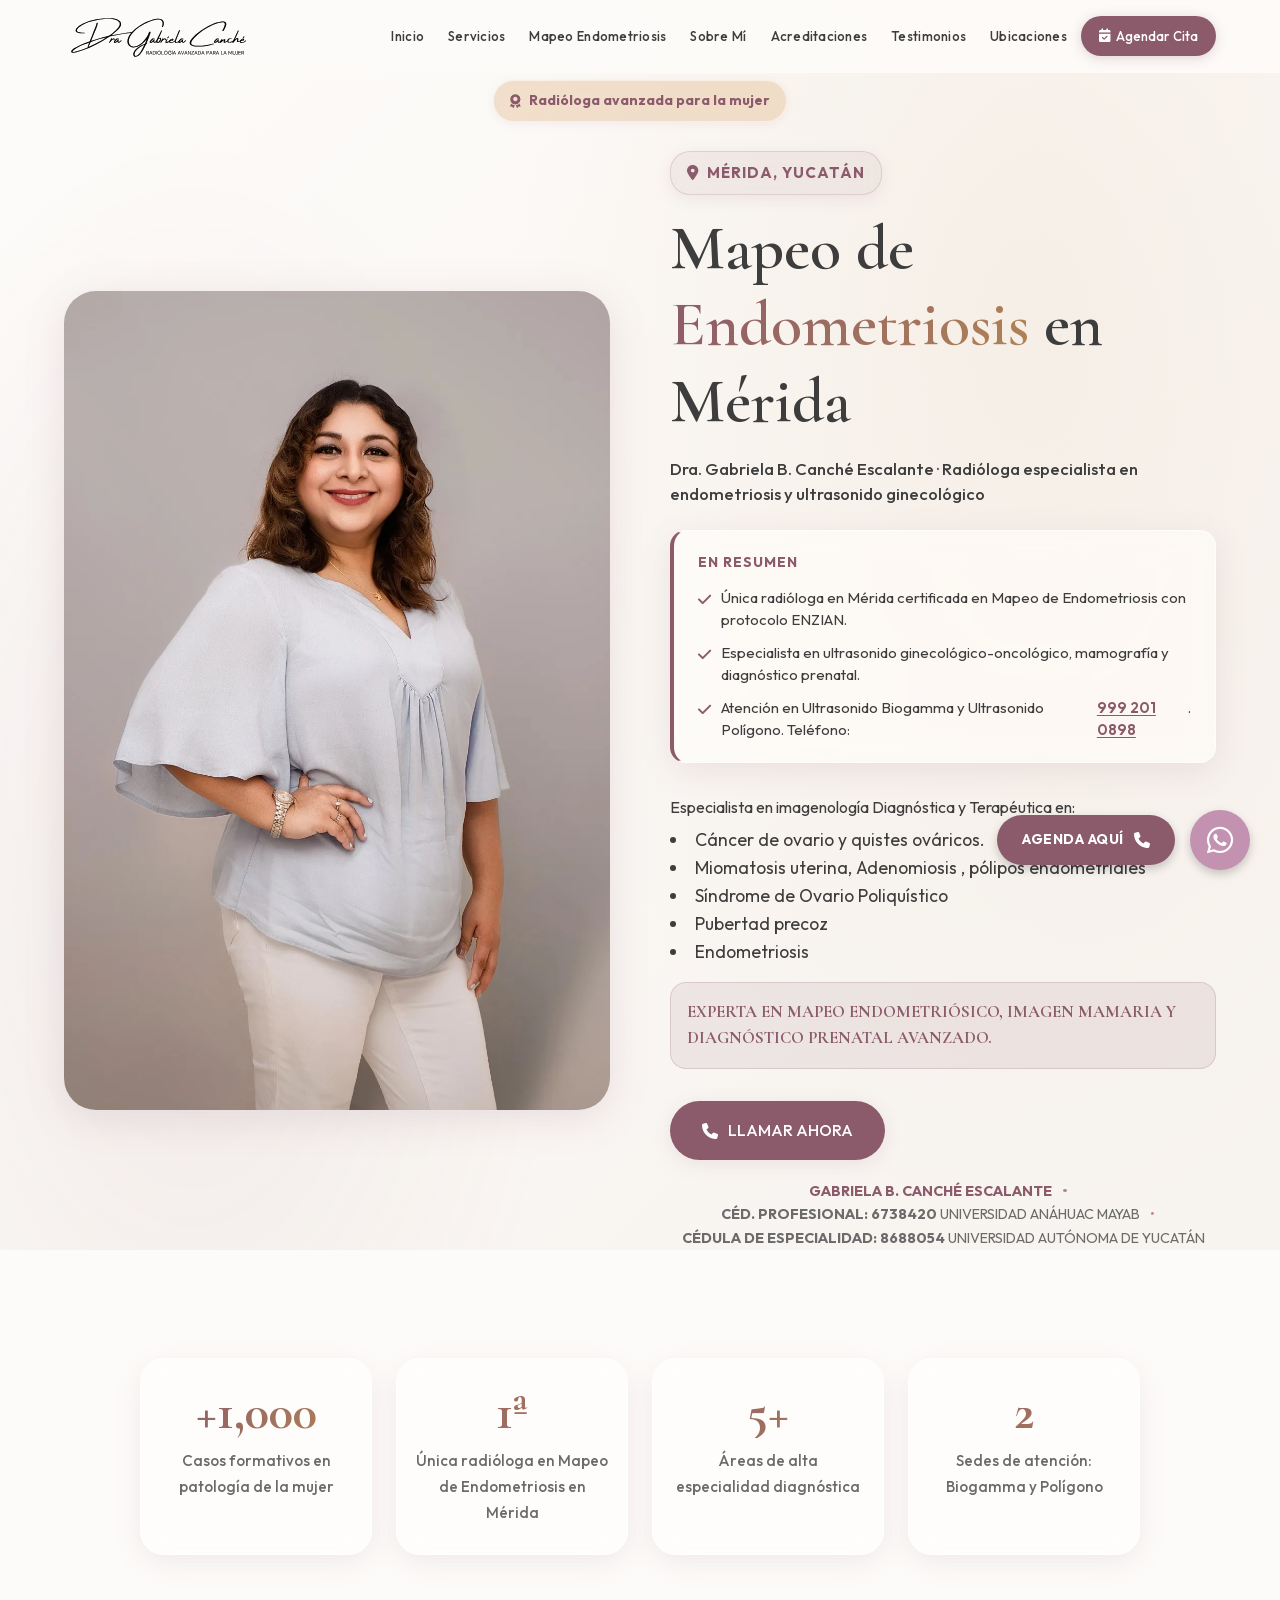
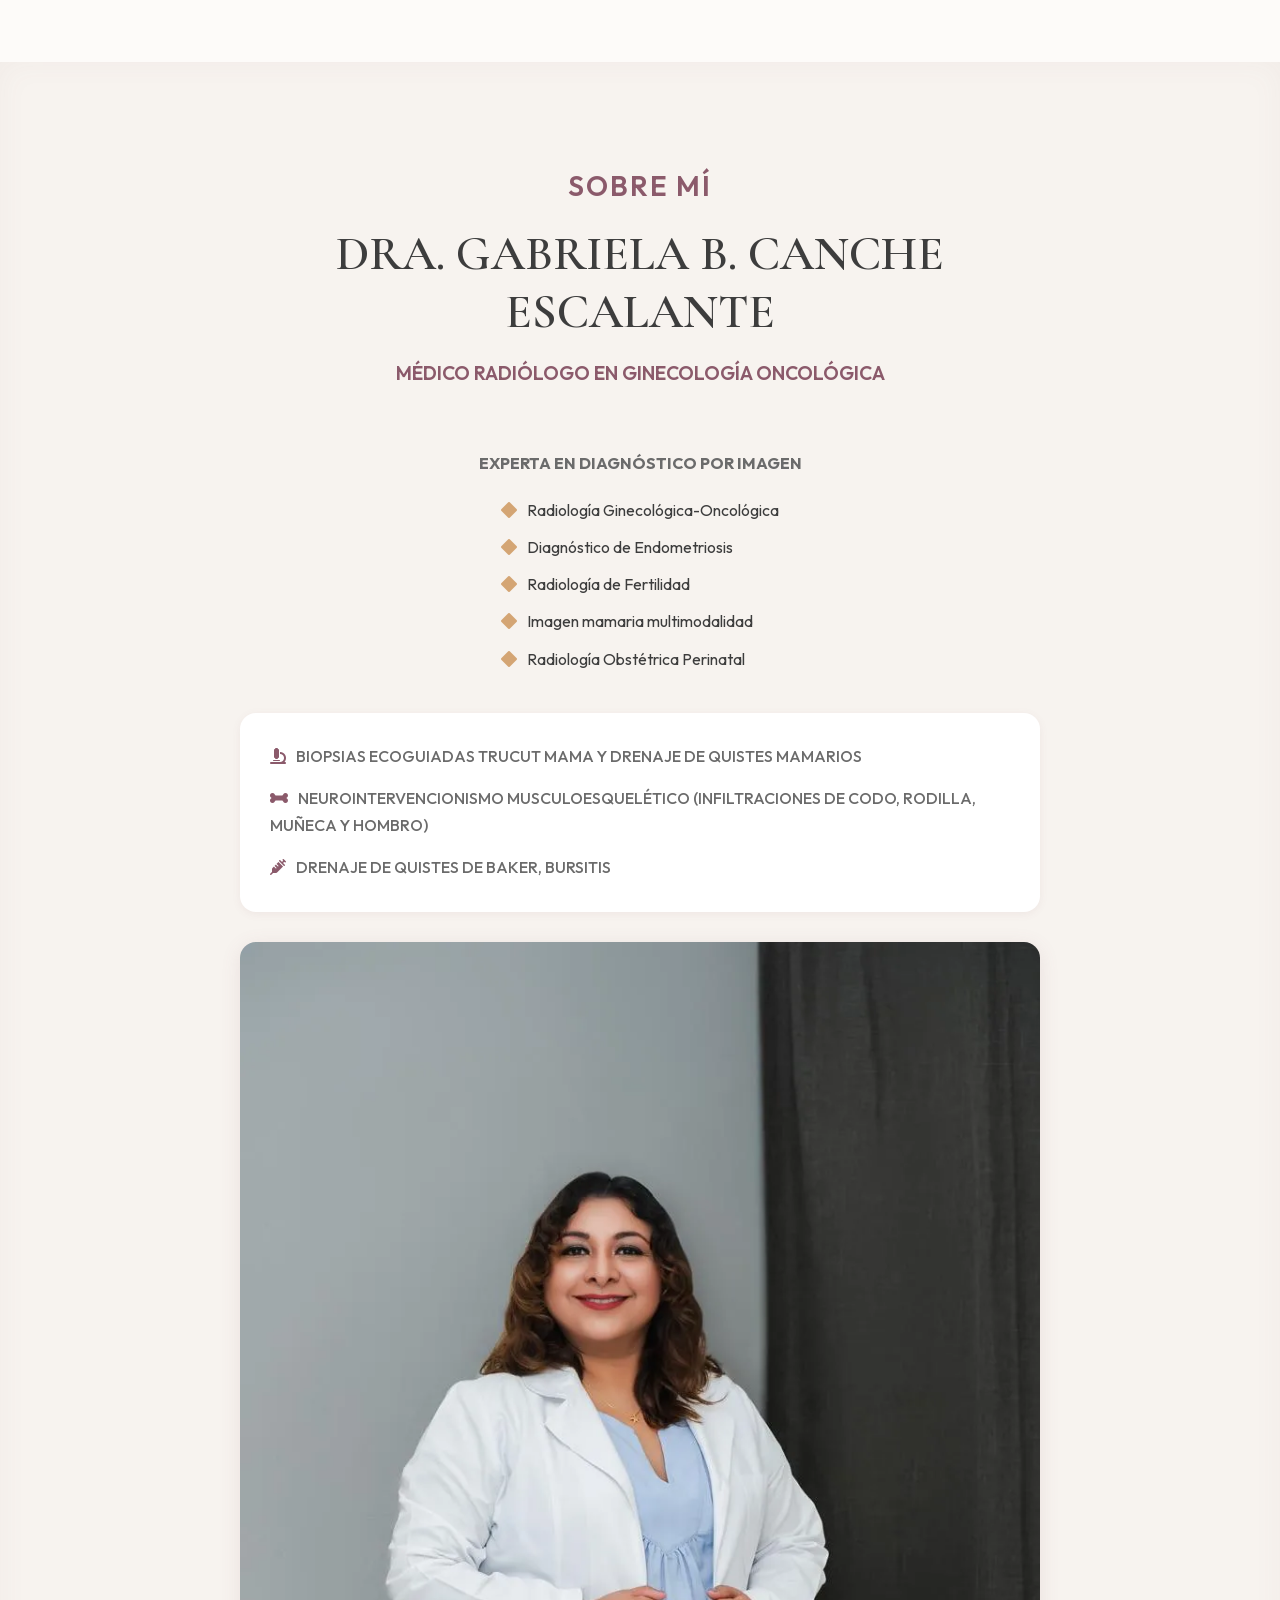
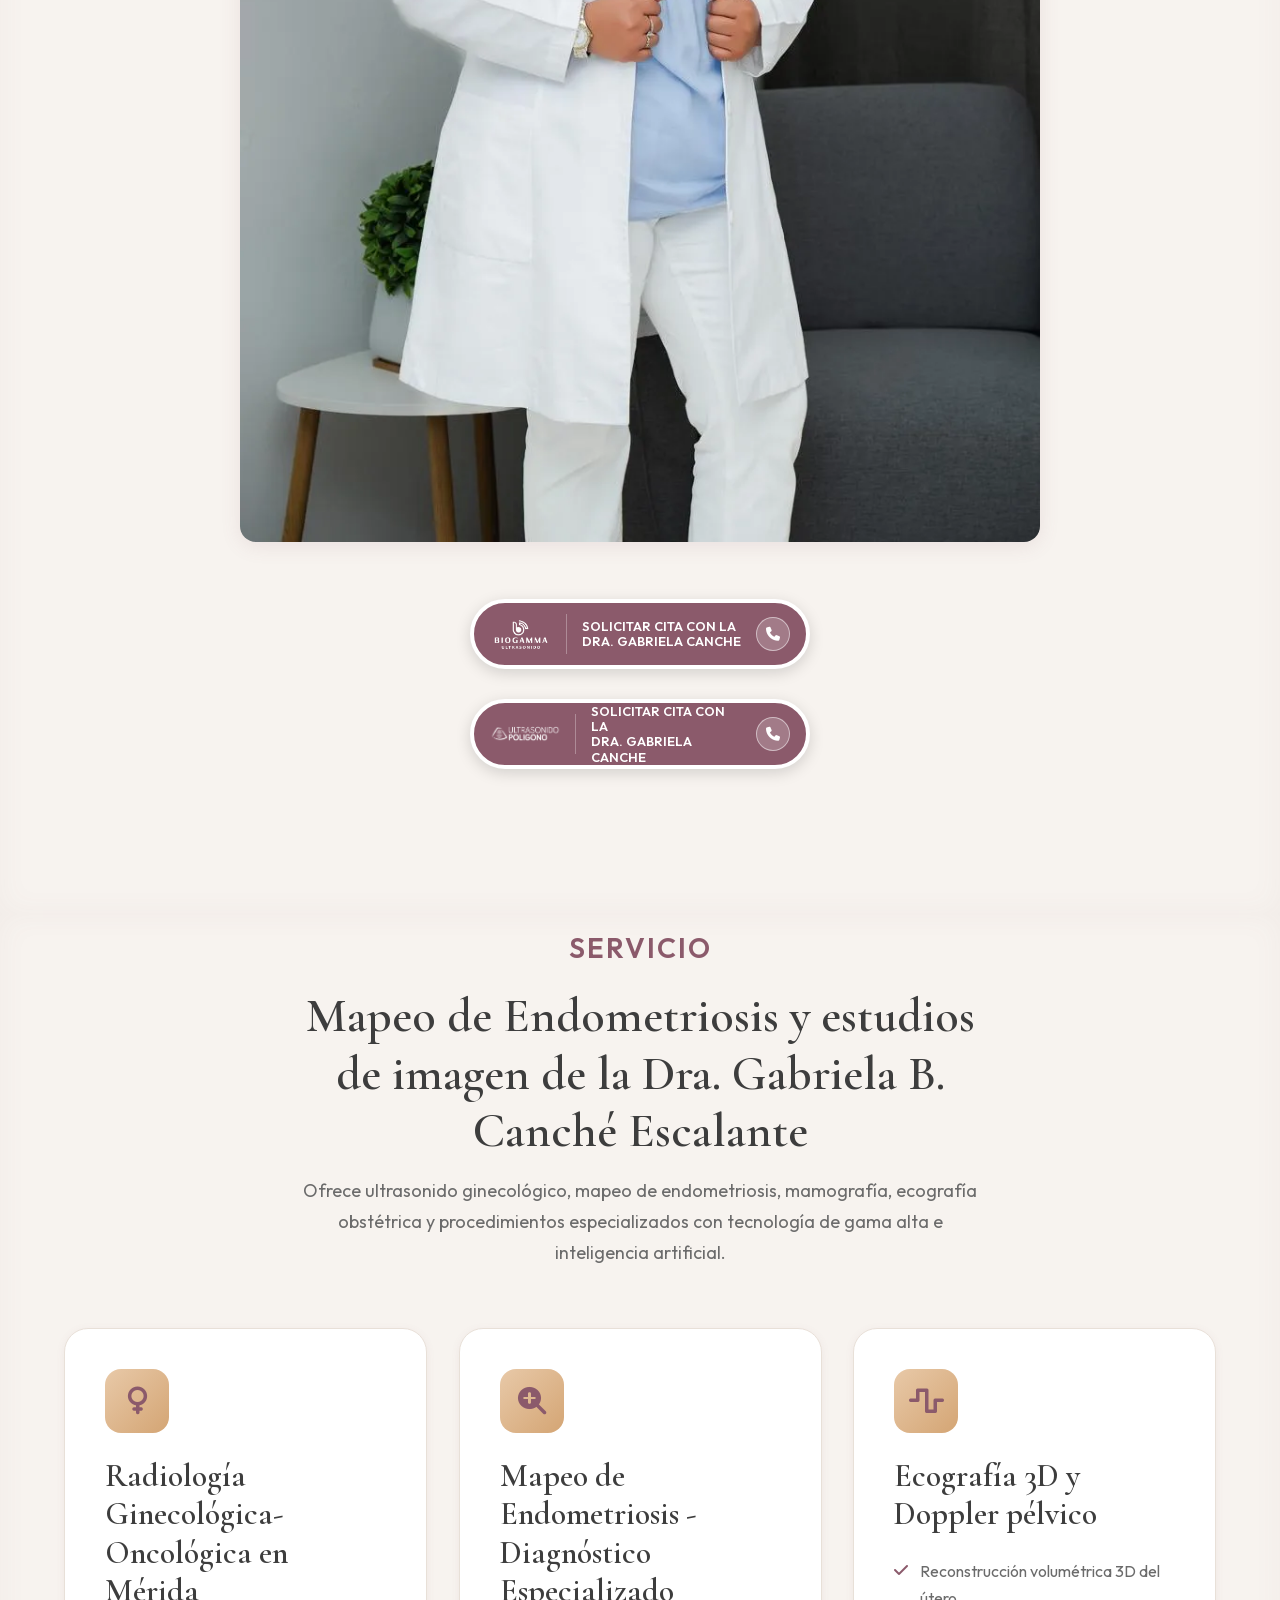
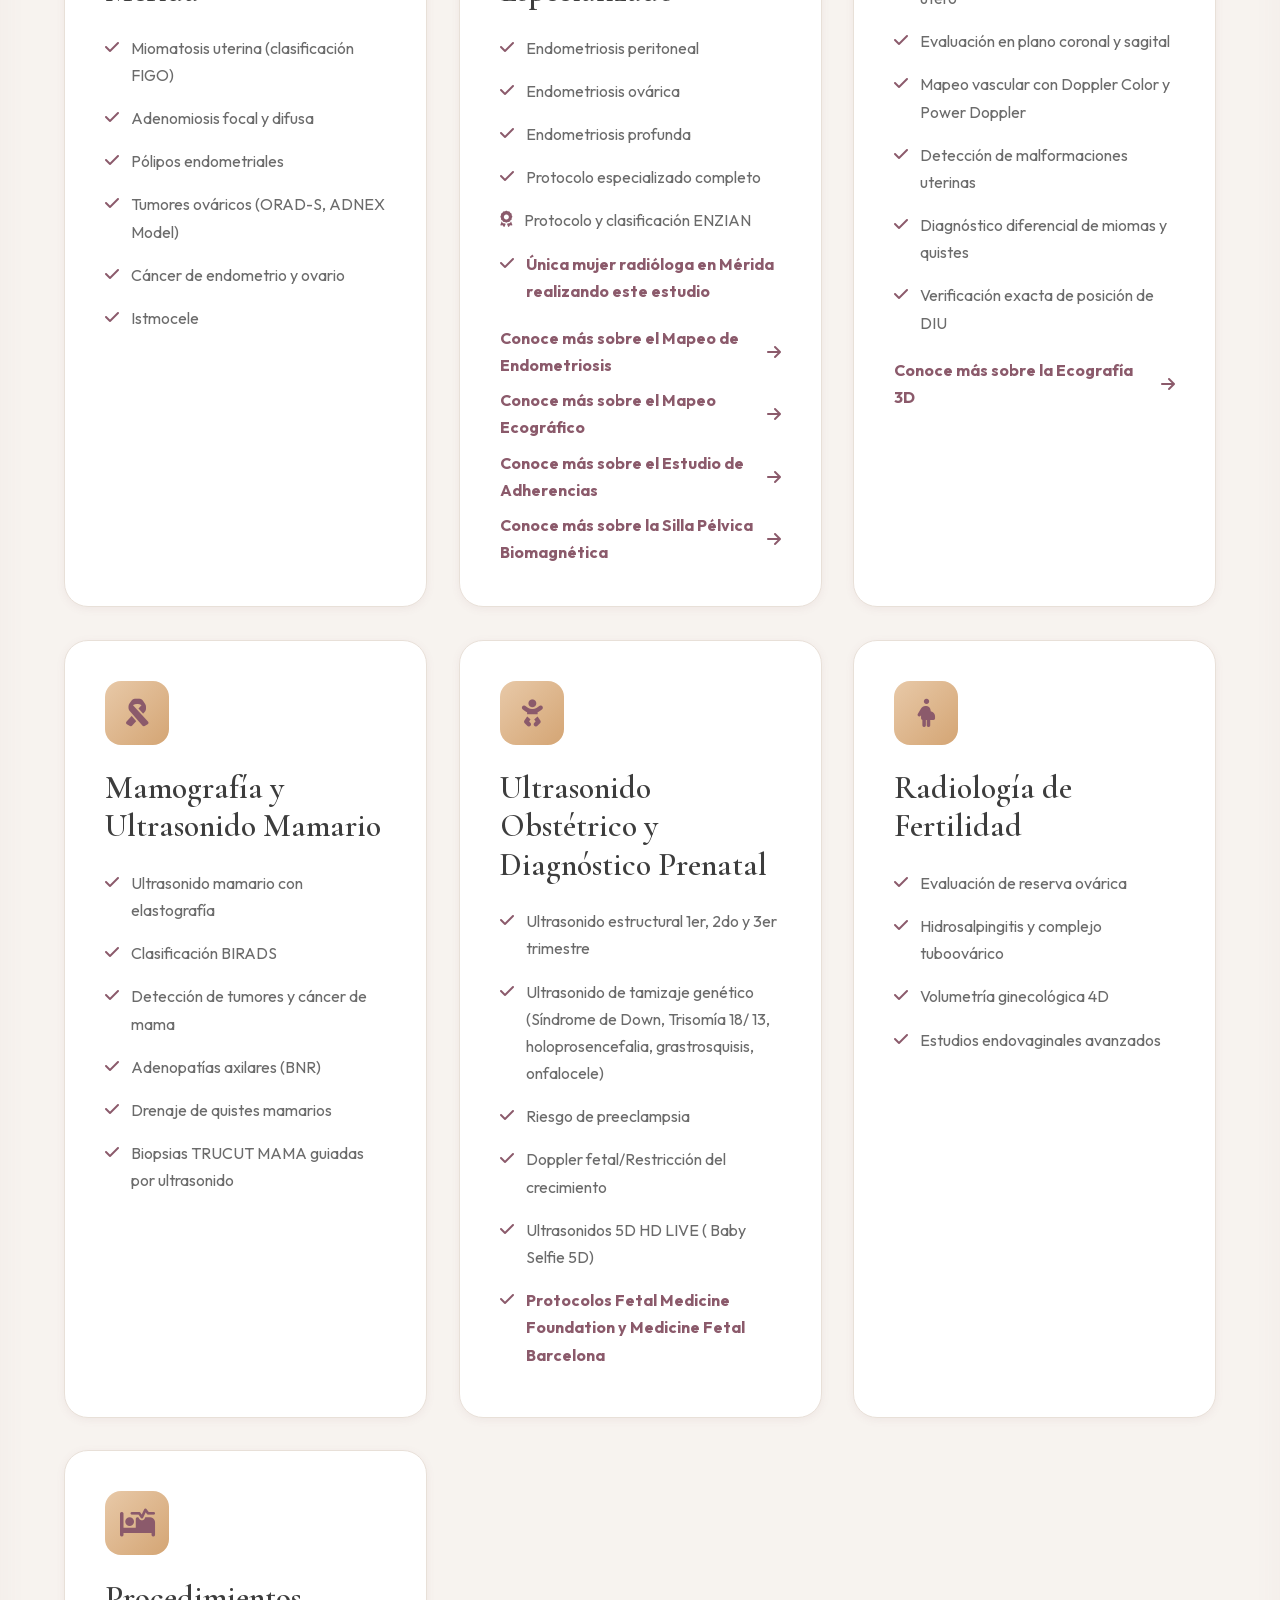
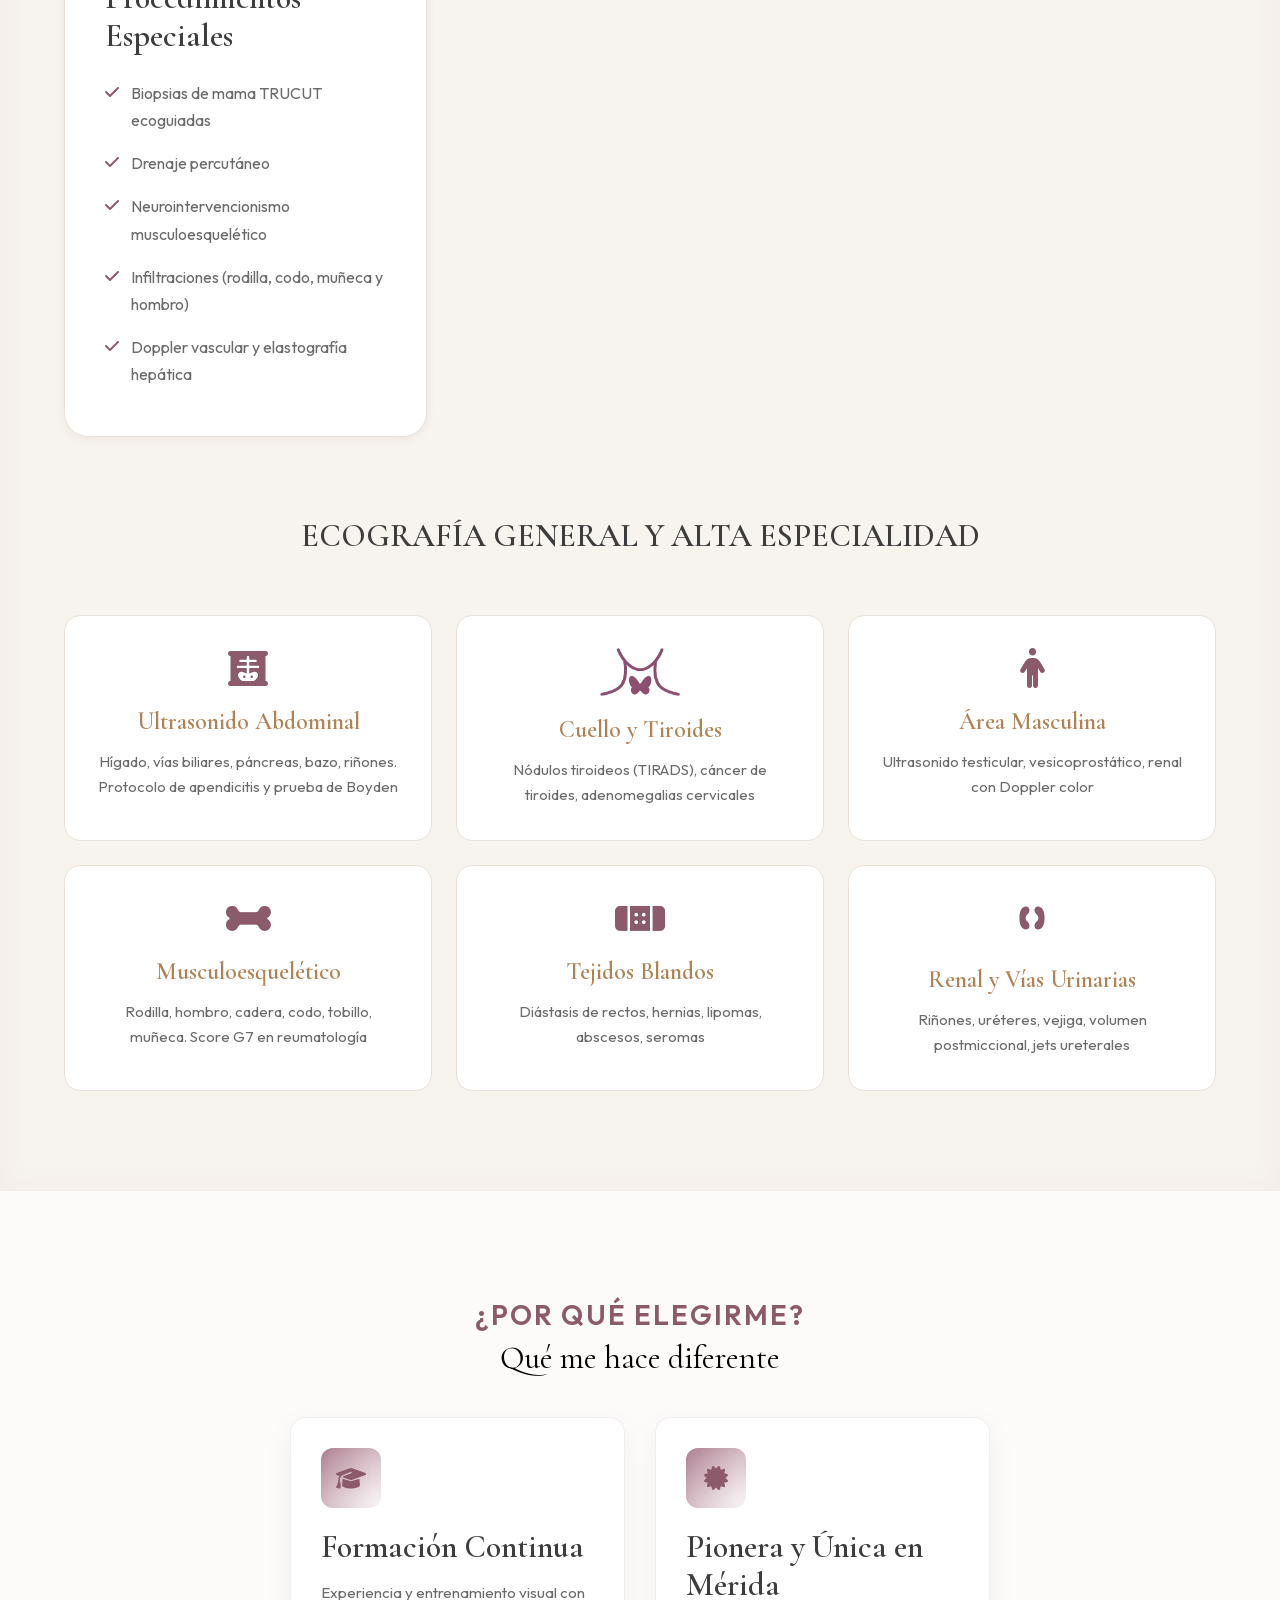
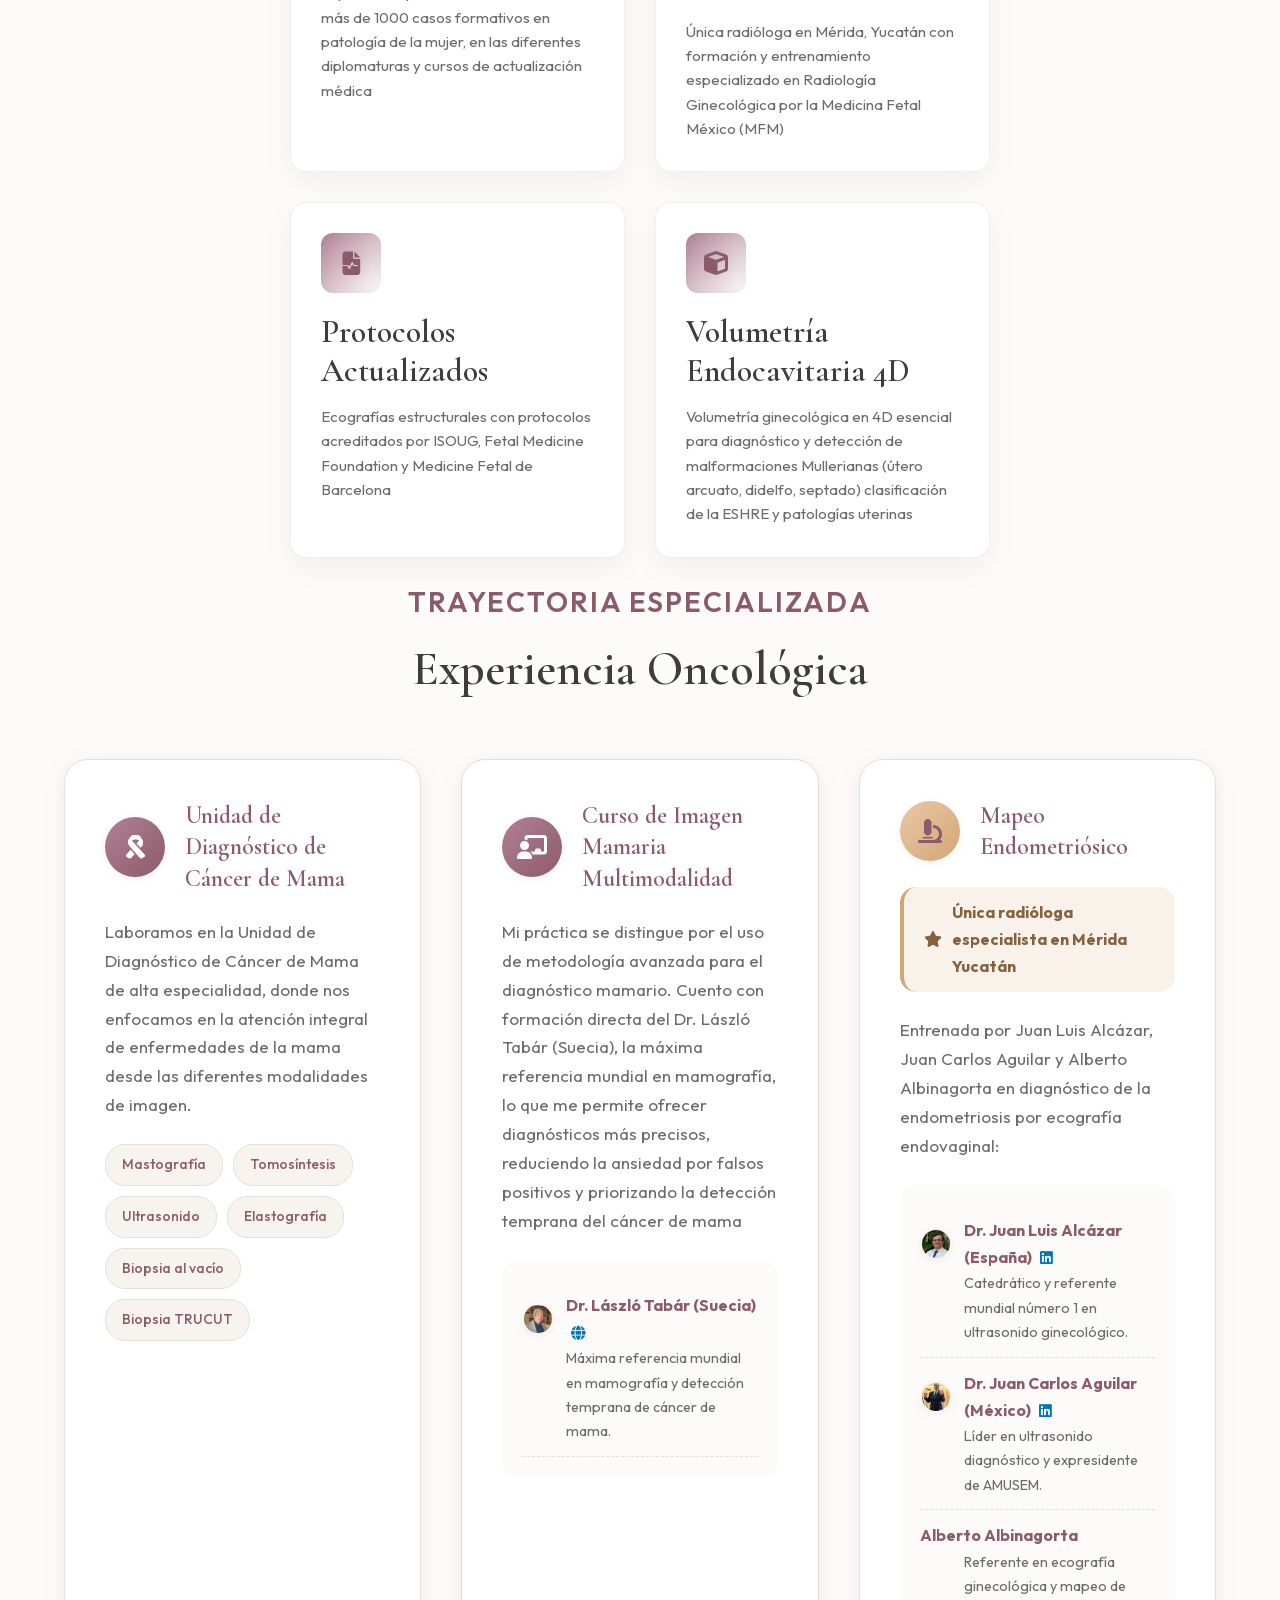
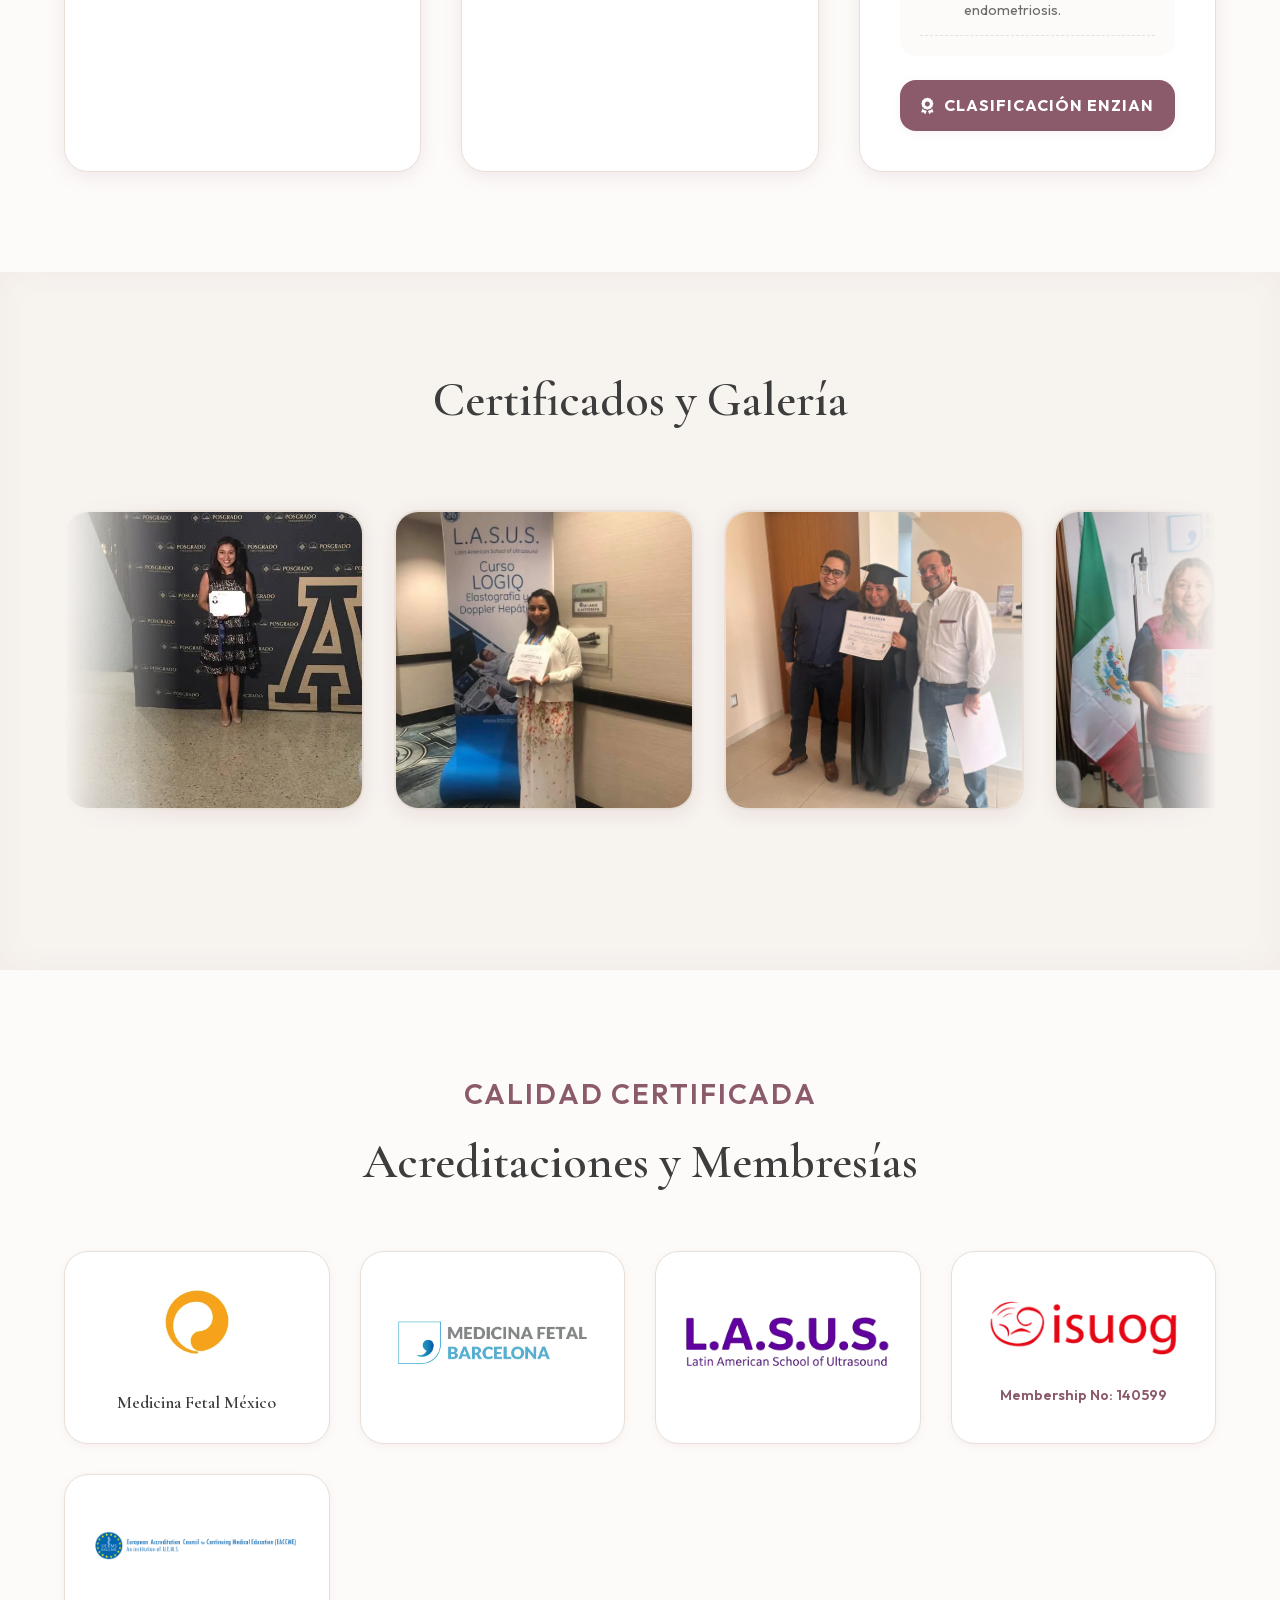
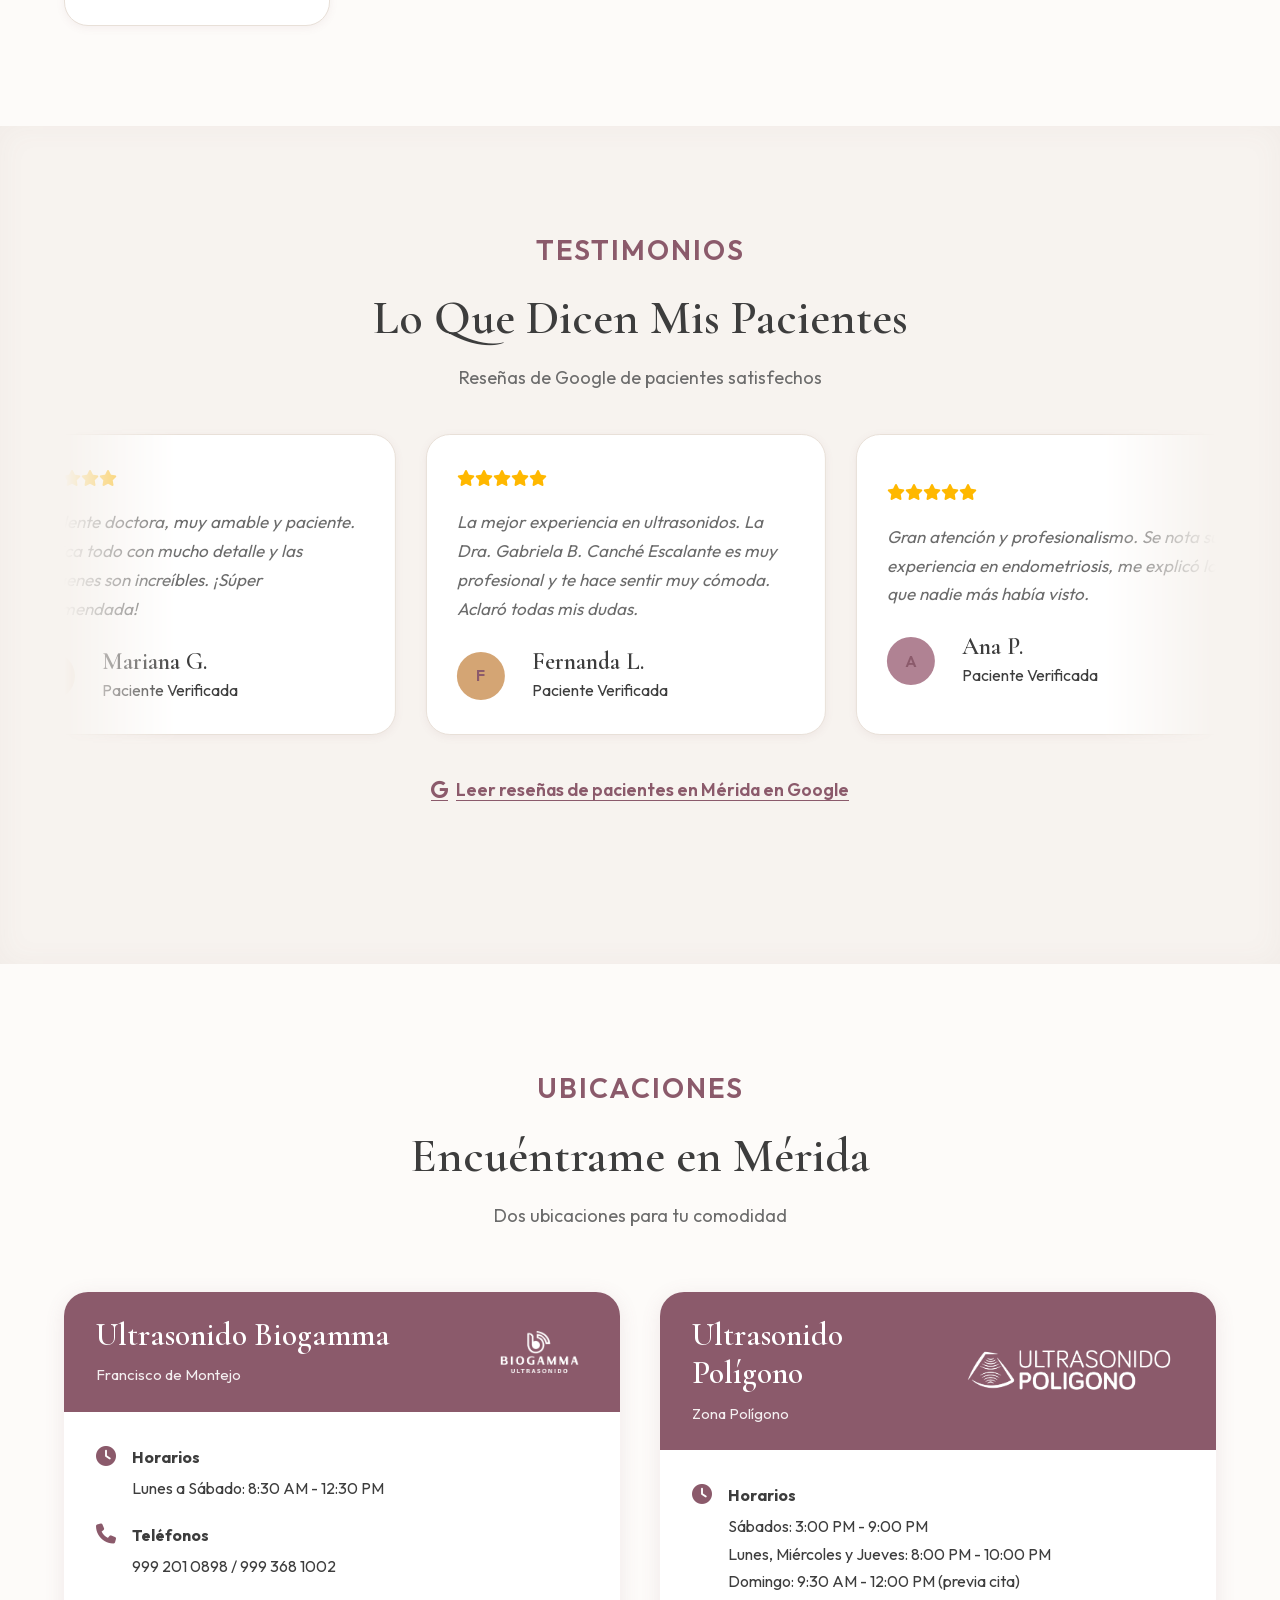
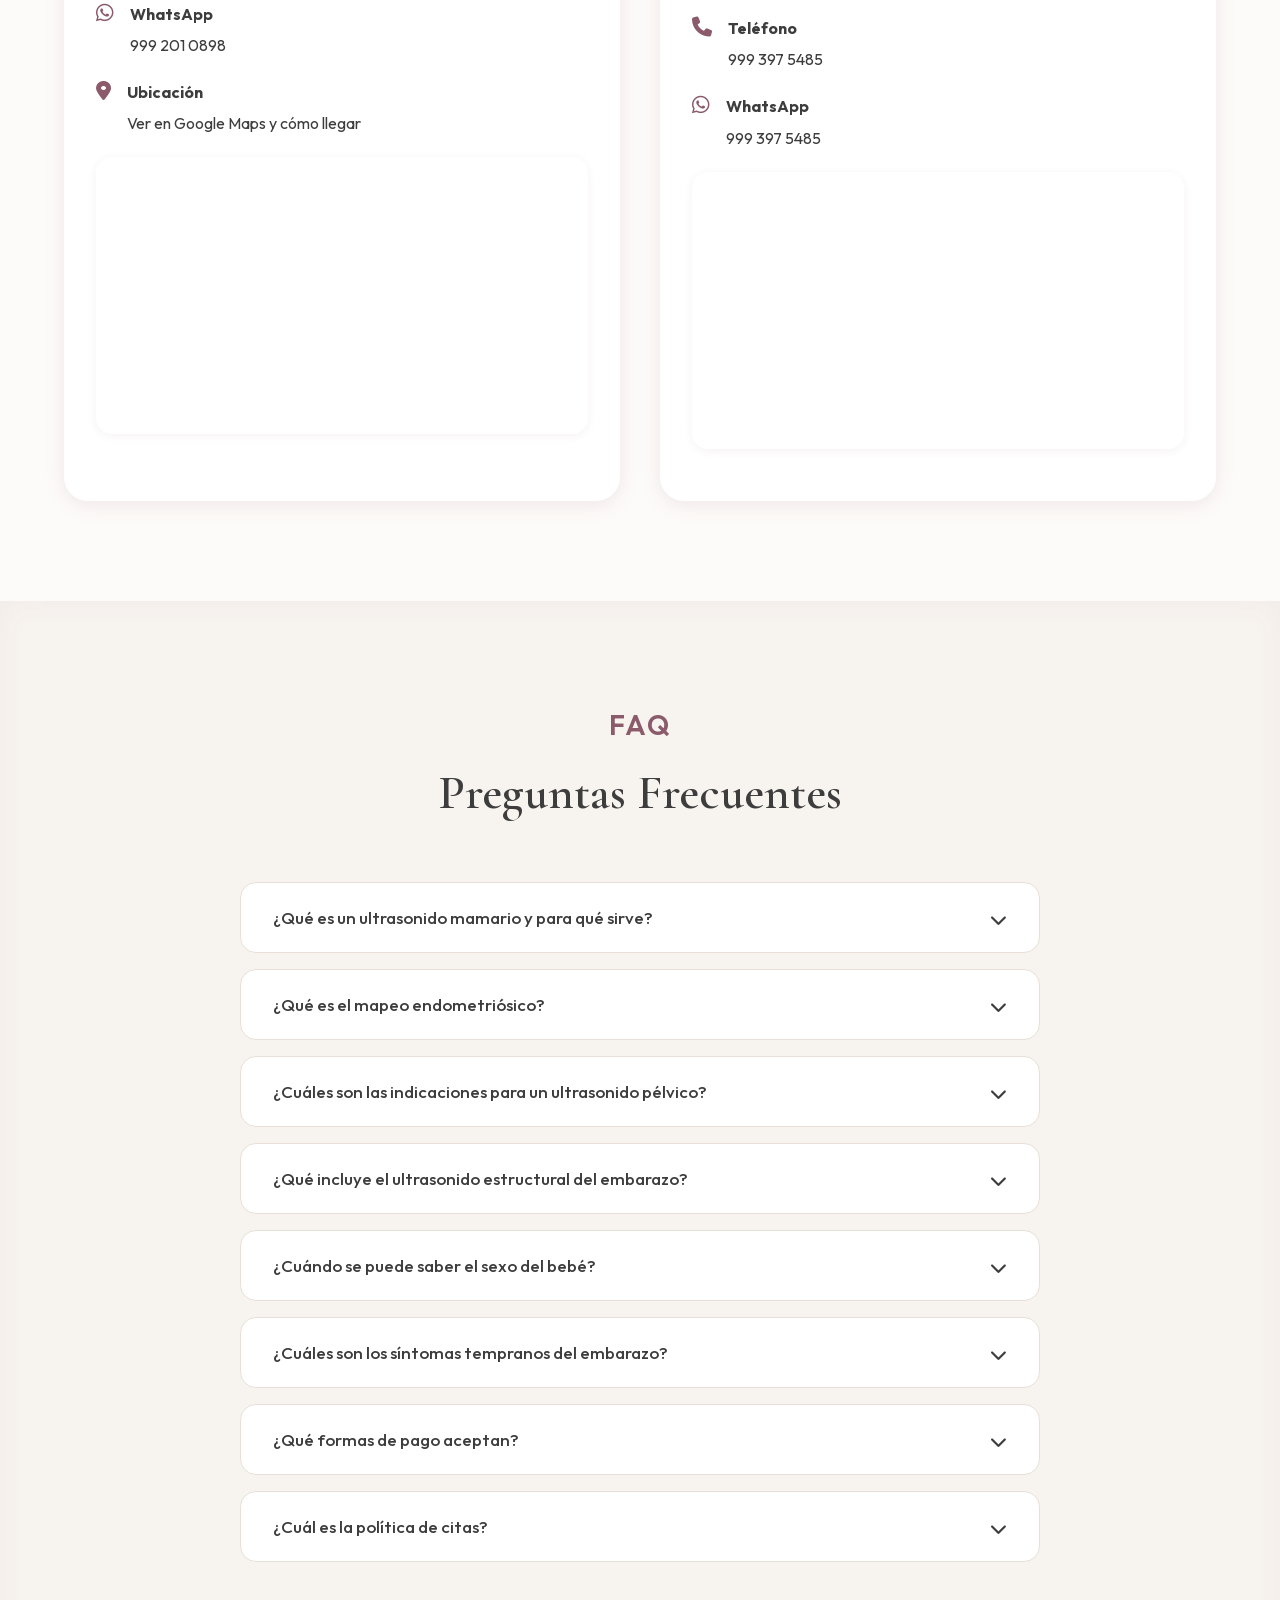
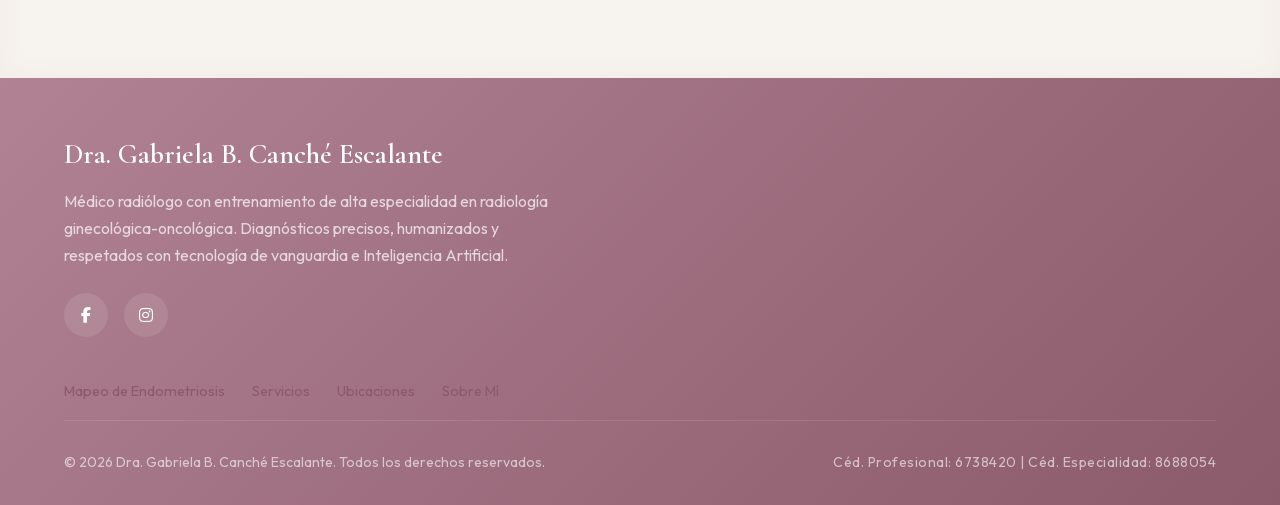
==== commit 9edf9bd6: "Elimina el modal de reserva no conectado y enlaza Agendar Cita a WhatsApp. Co-authored-by: Cursor <c" ====
--- a/index.html
+++ b/index.html
@@ -382,7 +382,7 @@
     <noscript><link rel="stylesheet" href="https://cdnjs.cloudflare.com/ajax/libs/font-awesome/6.4.2/css/all.min.css"></noscript>
 
     <!-- Custom CSS -->
-    <link rel="stylesheet" href="styles.css?v=9.1">
+    <link rel="stylesheet" href="styles.css?v=9.2">
 
     <!-- maint-note-0 -->
     <!-- maint-note-5 -->
@@ -425,7 +425,7 @@
                     <a href="index.html#acreditaciones" class="nav-link">Acreditaciones</a>
                     <a href="index.html#testimonios" class="nav-link">Testimonios</a>
                     <a href="index.html#ubicaciones" class="nav-link">Ubicaciones</a>
-                    <a href="#" class="btn btn-primary js-open-modal nav-btn">
+                    <a href="https://wa.me/529992010898?text=Hola!%20quiero%20agendar%20una%20cita%20con%20la%20Dra.%20Gabriela%20B.%20Canch%C3%A9%20Escalante" target="_blank" rel="noopener" class="btn btn-primary nav-btn">
                         <i class="fas fa-calendar-check"></i> Agendar Cita
                     </a>
                 </nav>
@@ -1613,7 +1613,7 @@
     <script src="security.js" defer></script>
 
     <!-- Custom JS -->
-    <script src="script.js?v=9.1" defer></script>
+    <script src="script.js?v=9.2" defer></script>
 </body>
 
 </html>
--- a/styles.css
+++ b/styles.css
@@ -1550,10 +1550,6 @@
         padding: 20px;
     }
 
-    .modal-content {
-        padding: 24px;
-    }
-
     .credentials-box,
     .differentiator-card {
         padding: 24px;
@@ -1589,119 +1585,6 @@
         font-size: 0.9375rem;
     }
 }
-
-/* Booking Modal */
-.modal {
-    position: fixed;
-    top: 0;
-    left: 0;
-    width: 100%;
-    height: 100%;
-    z-index: 2000;
-    display: flex;
-    align-items: center;
-    justify-content: center;
-    opacity: 0;
-    pointer-events: none;
-    transition: opacity 0.3s ease;
-}
-
-.modal.active {
-    opacity: 1;
-    pointer-events: all;
-}
-
-.modal-backdrop {
-    position: absolute;
-    top: 0;
-    left: 0;
-    width: 100%;
-    height: 100%;
-    background: rgba(61, 61, 61, 0.6);
-    backdrop-filter: blur(4px);
-}
-
-.modal-content {
-    background: var(--color-white);
-    width: 90%;
-    max-width: 500px;
-    border-radius: var(--radius-lg);
-    padding: 40px;
-    position: relative;
-    z-index: 1;
-    box-shadow: var(--shadow-lg);
-    transform: translateY(20px);
-    transition: transform 0.3s ease;
-}
-
-.modal.active .modal-content {
-    transform: translateY(0);
-}
-
-.modal-close {
-    position: absolute;
-    top: 20px;
-    right: 20px;
-    background: none;
-    border: none;
-    font-size: 24px;
-    color: var(--color-text-light);
-    cursor: pointer;
-    transition: var(--transition);
-}
-
-.modal-close:hover {
-    color: var(--color-primary);
-    transform: rotate(90deg);
-}
-
-.modal-header {
-    text-align: center;
-    margin-bottom: 32px;
-}
-
-.modal-header h3 {
-    color: var(--color-primary);
-    margin-bottom: 8px;
-    font-size: 1.75rem;
-}
-
-.booking-form {
-    display: flex;
-    flex-direction: column;
-    gap: 20px;
-}
-
-.form-group {
-    display: flex;
-    flex-direction: column;
-    gap: 8px;
-}
-
-.form-group label {
-    font-size: 0.9375rem;
-    font-weight: 500;
-    color: var(--color-text);
-}
-
-.form-group input,
-.form-group select {
-    padding: 12px 16px;
-    border: 1px solid var(--color-border);
-    border-radius: var(--radius-sm);
-    font-family: var(--font-body);
-    font-size: 1rem;
-    transition: var(--transition);
-    outline: none;
-}
-
-.form-group input:focus,
-.form-group select:focus {
-    border-color: var(--color-primary);
-    box-shadow: 0 0 0 3px rgba(139, 90, 107, 0.1);
-}
-
-
 
 /* Custom Icons */
 .custom-icon {
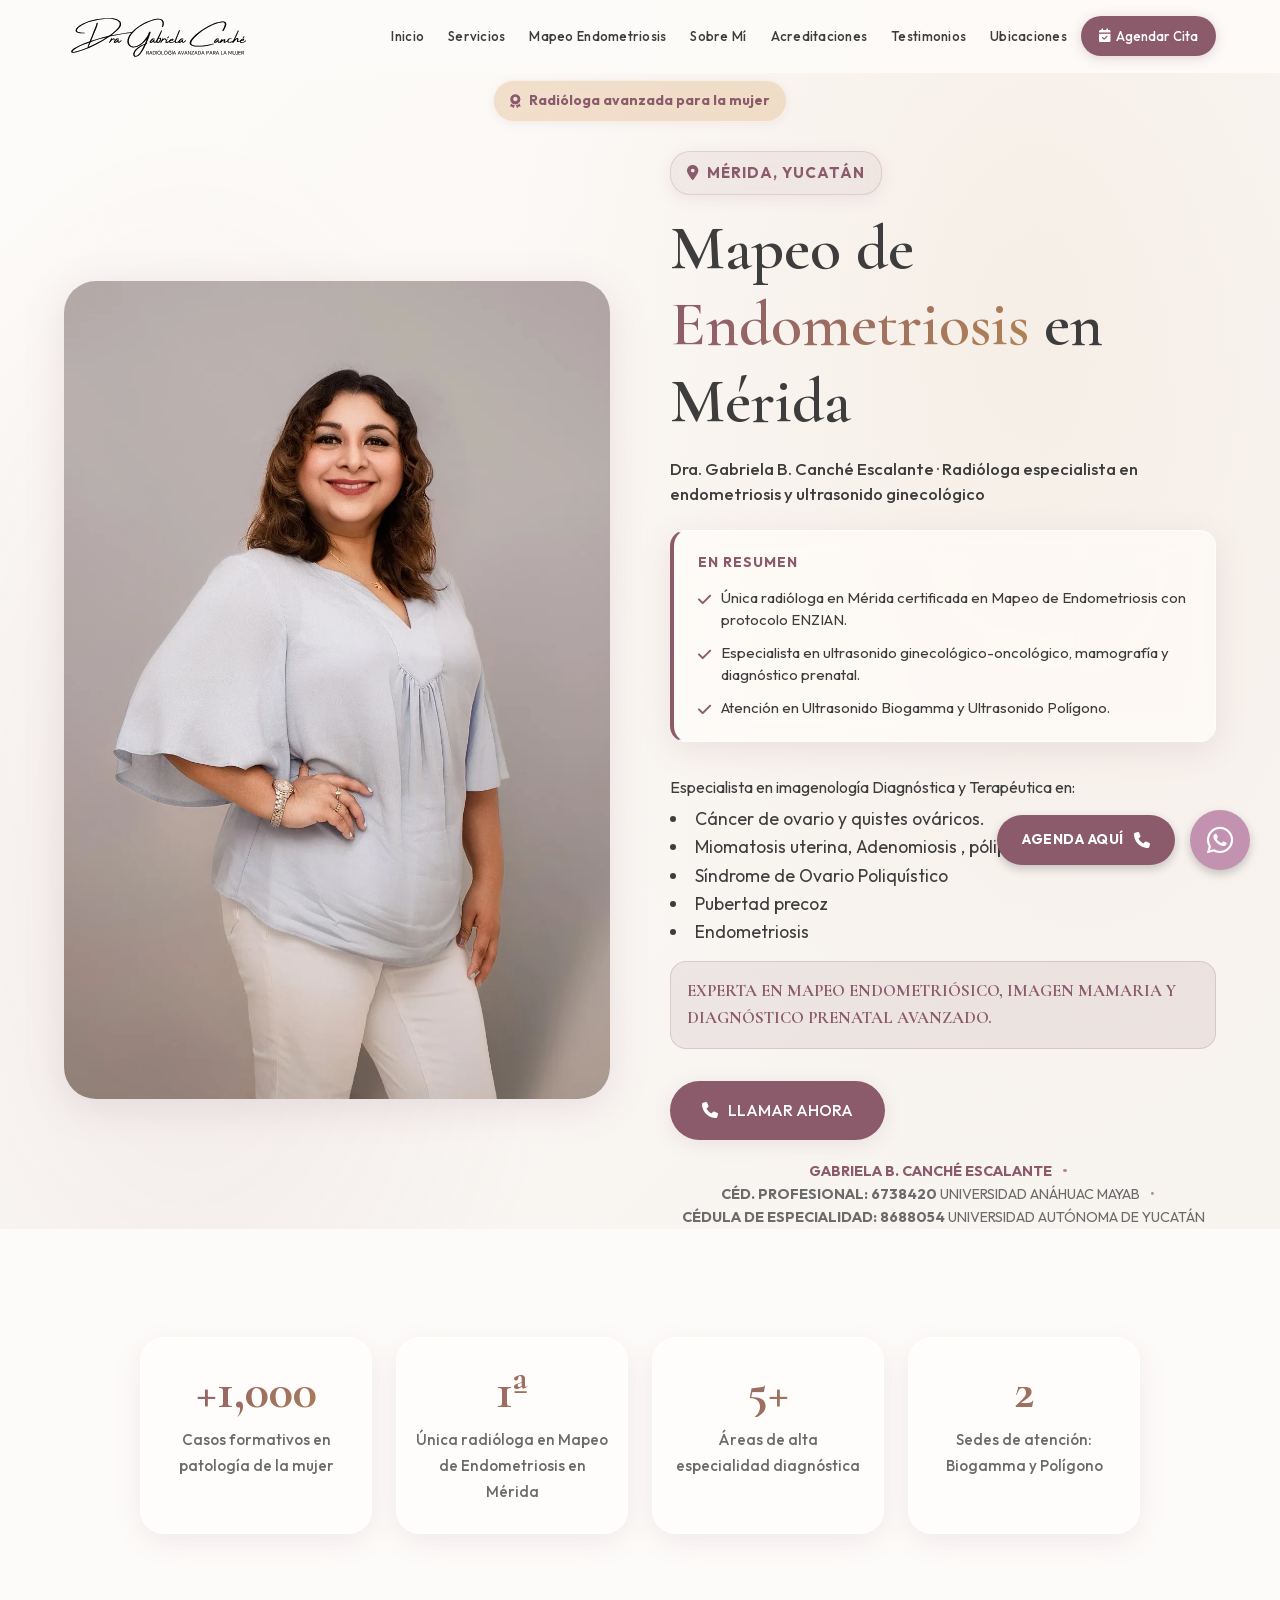
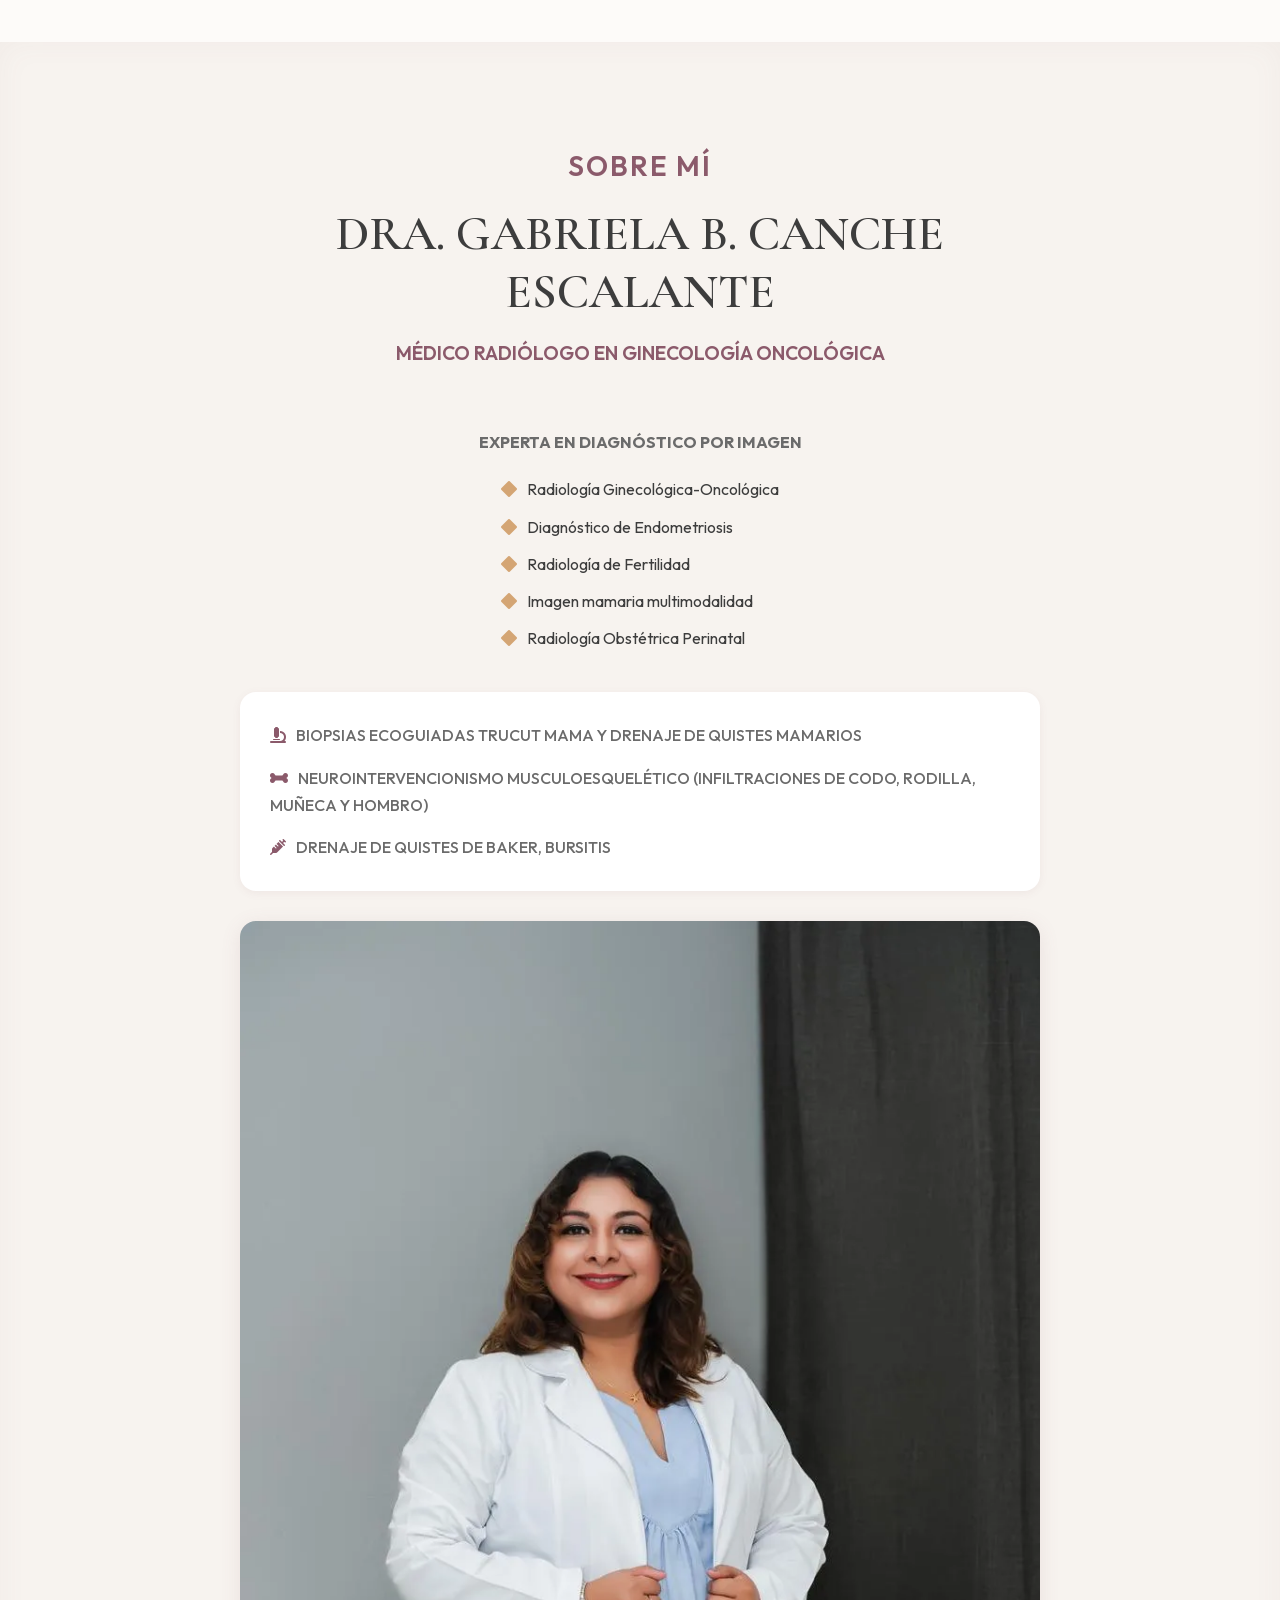
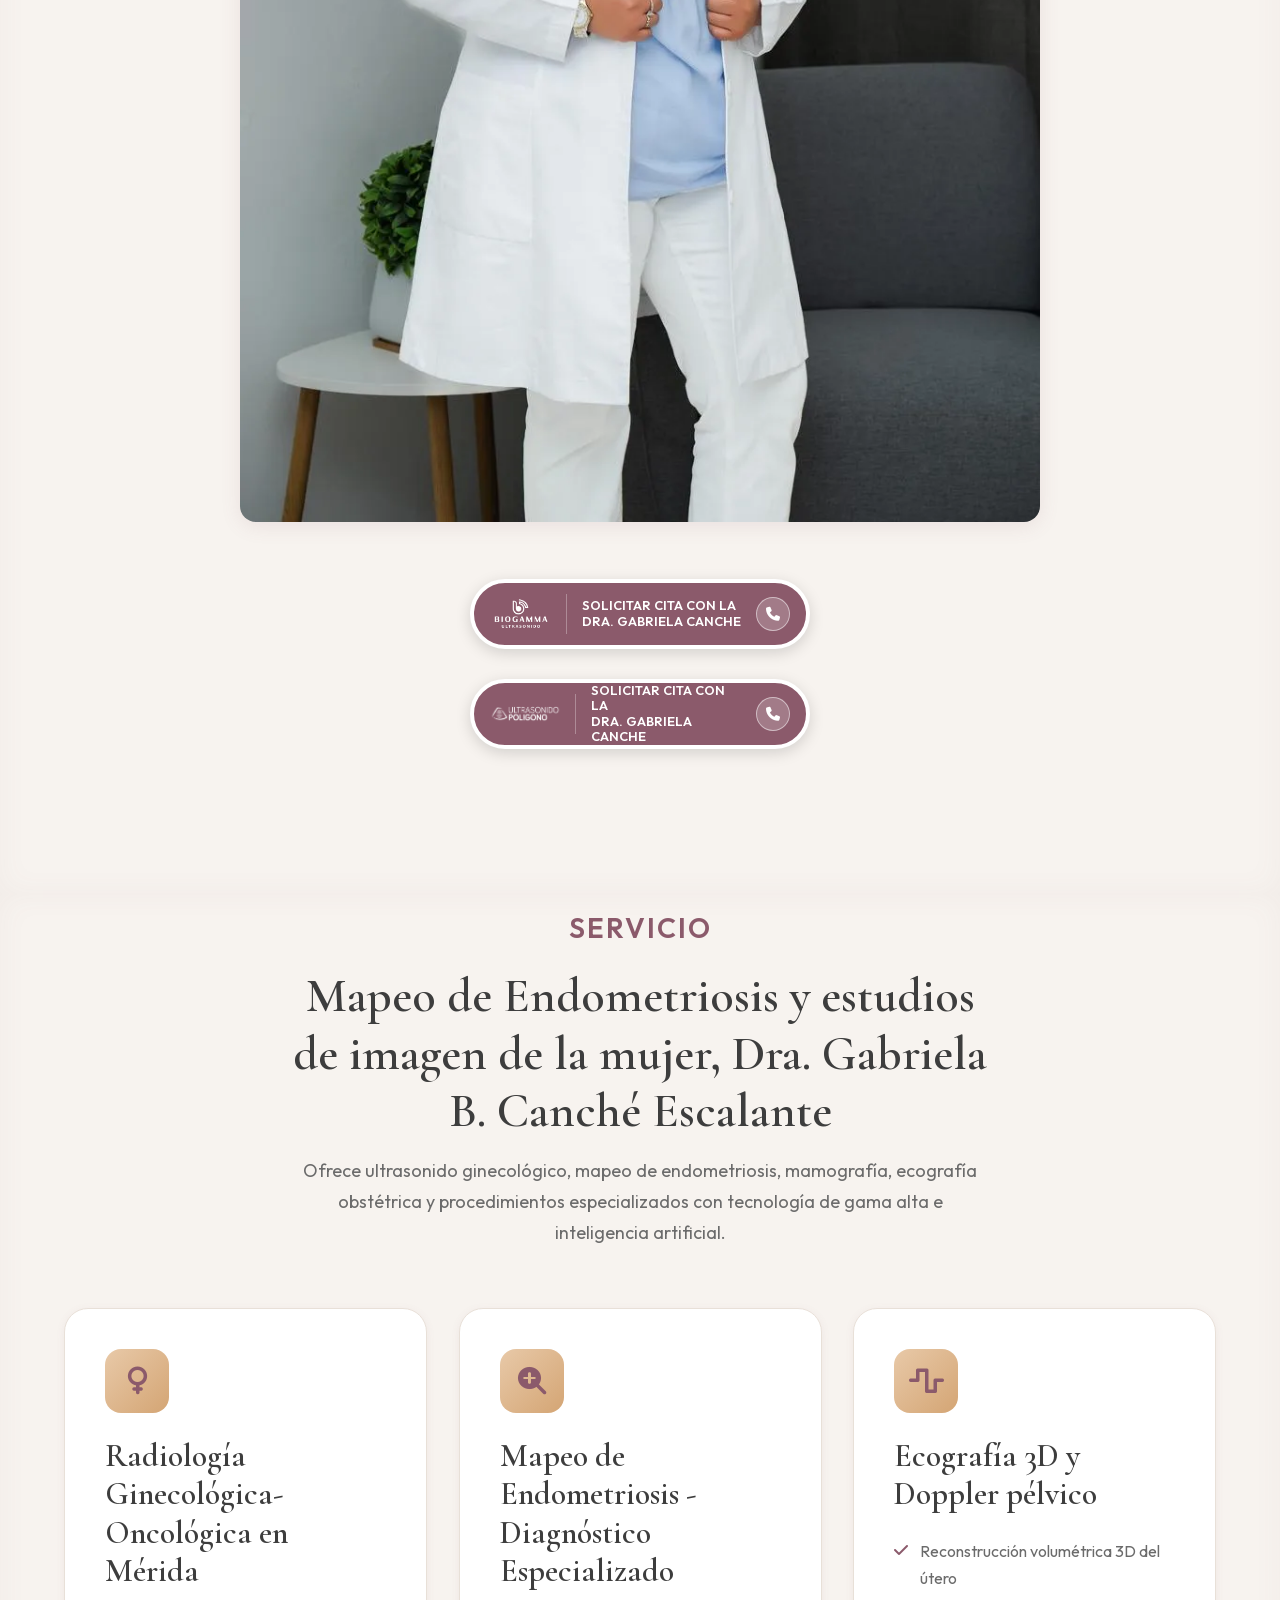
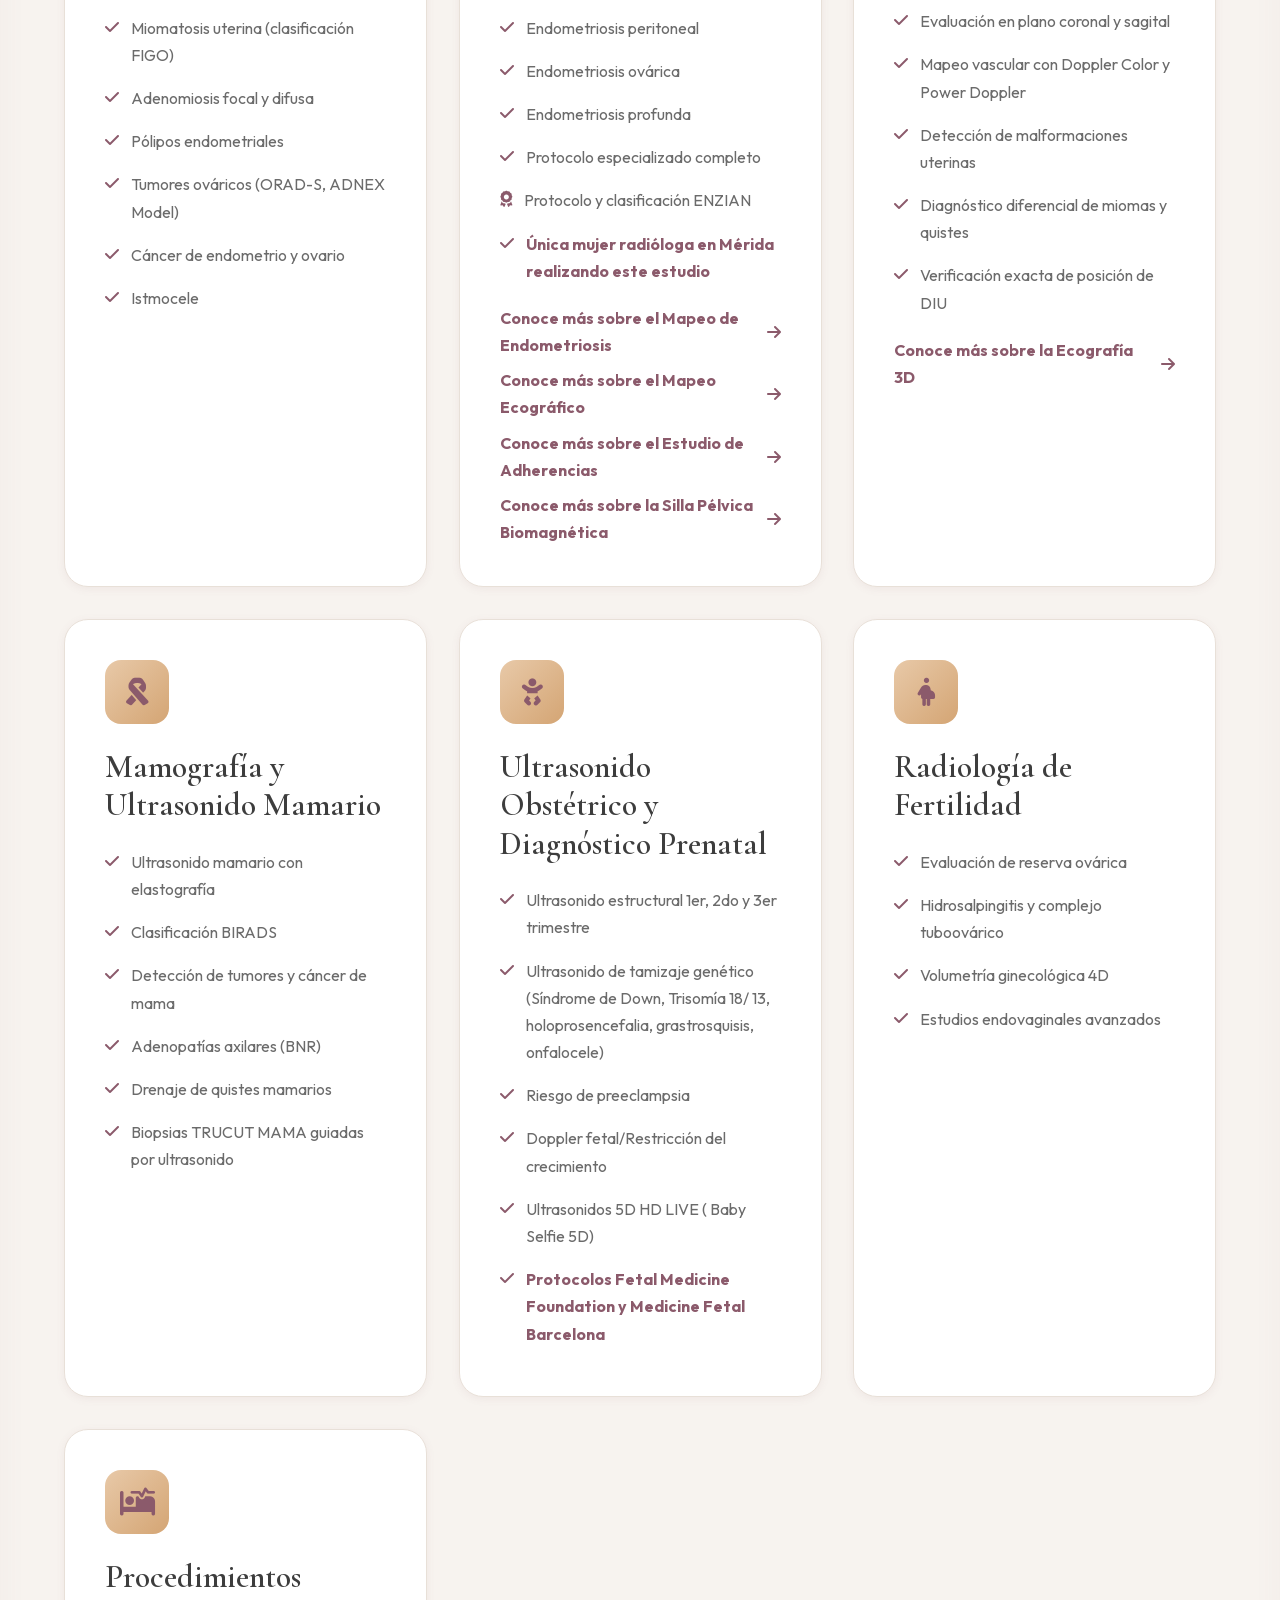
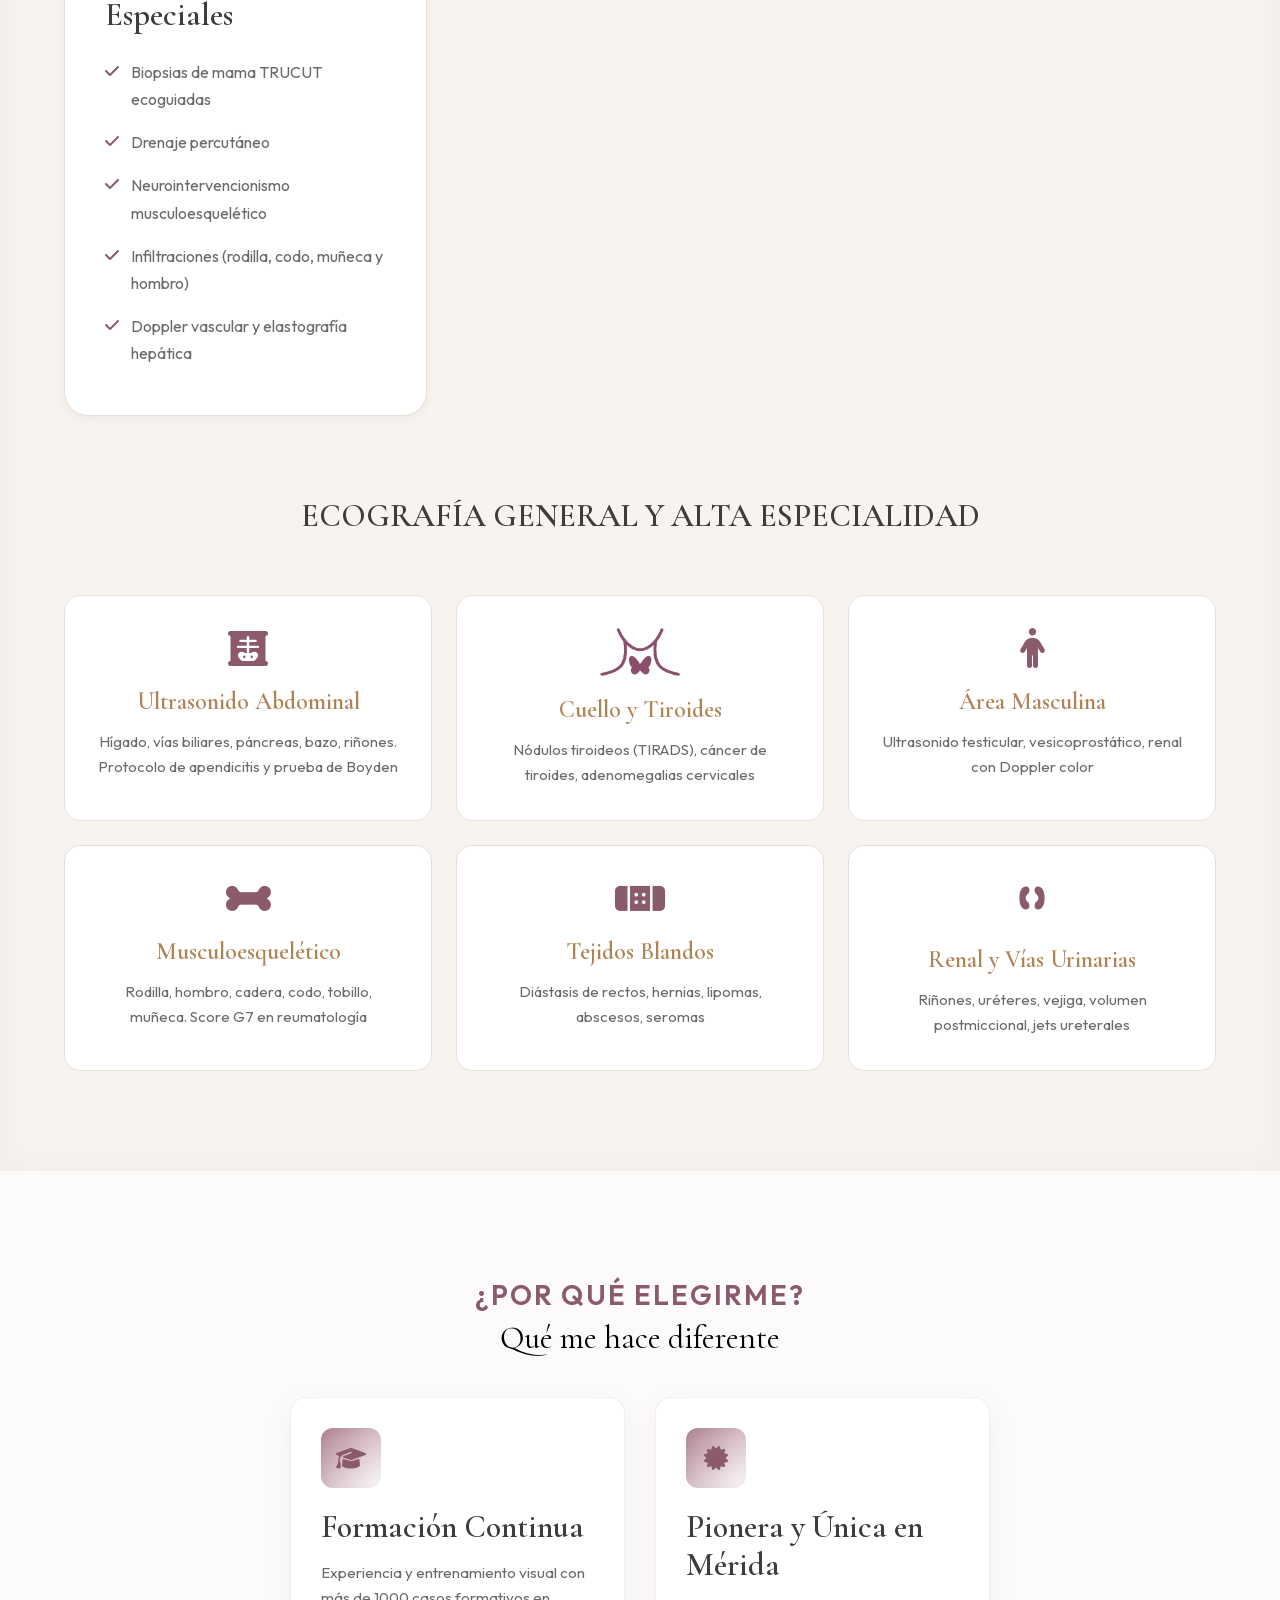
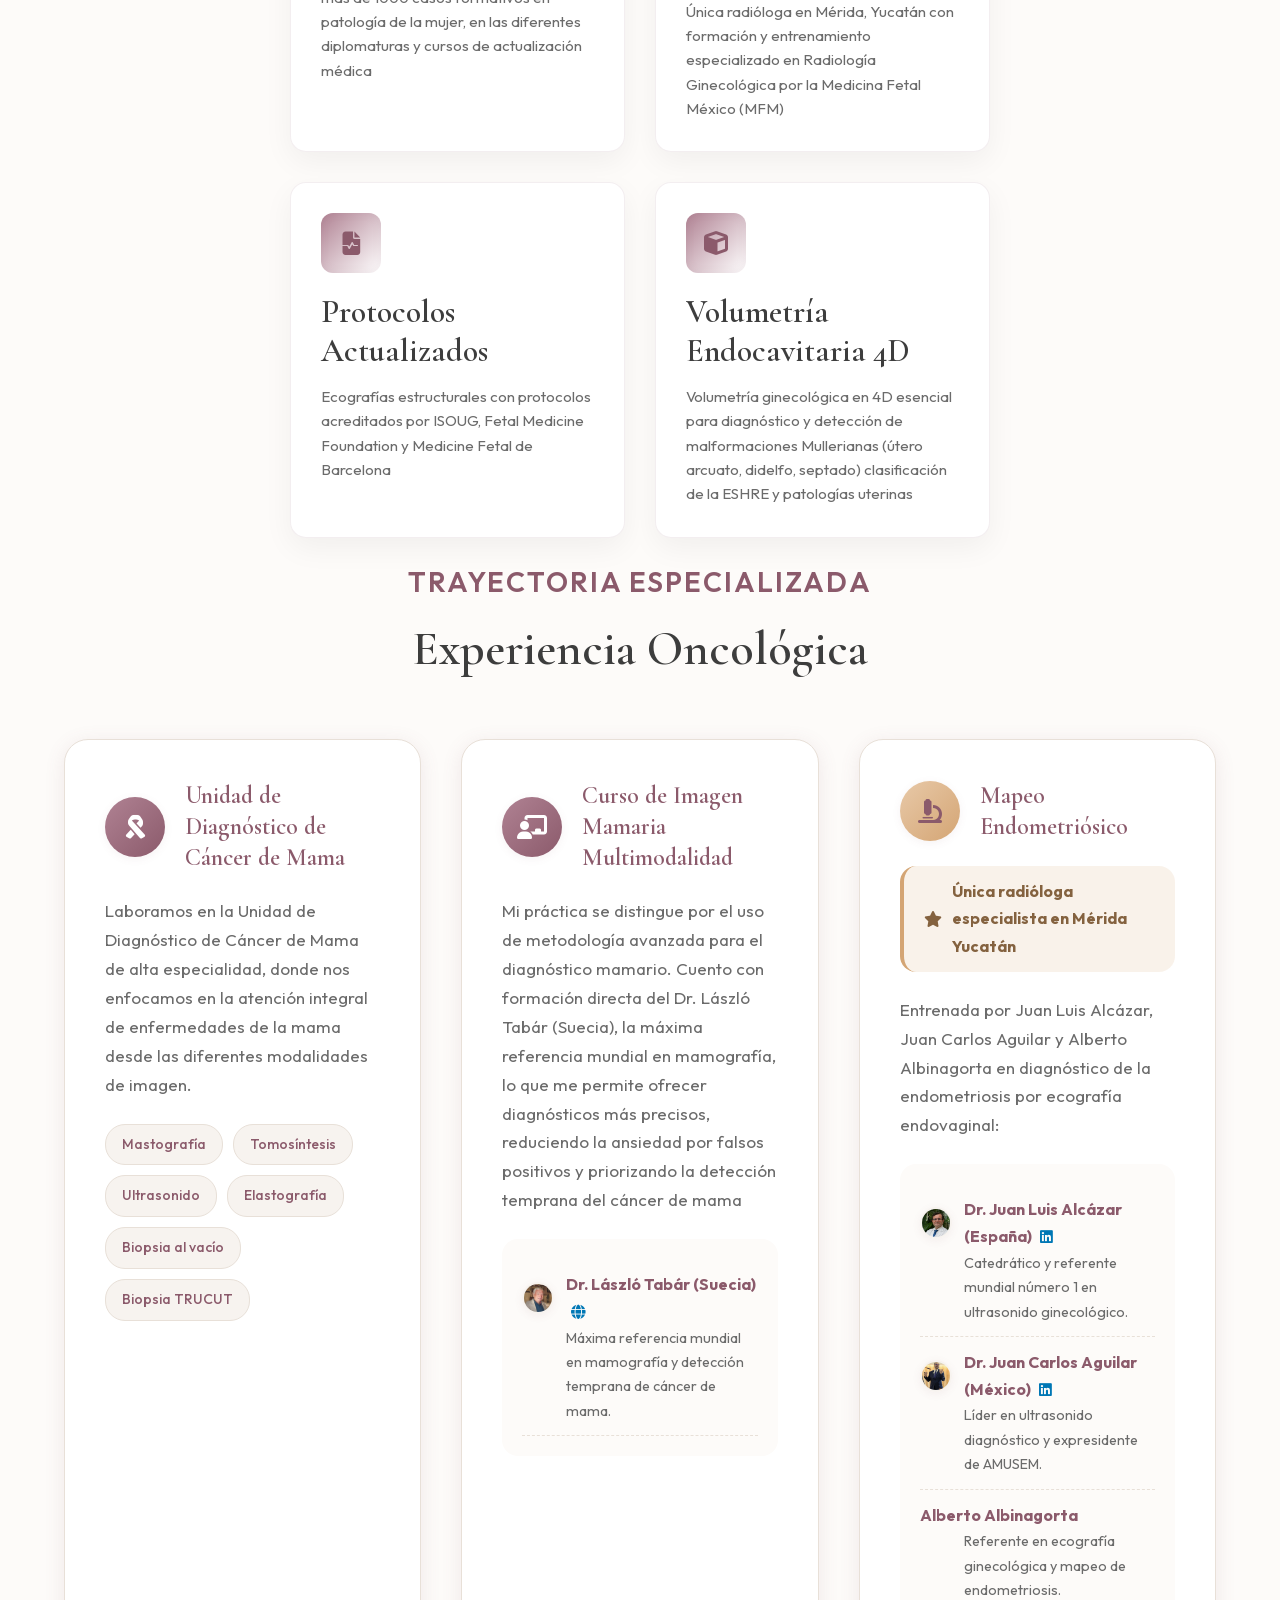
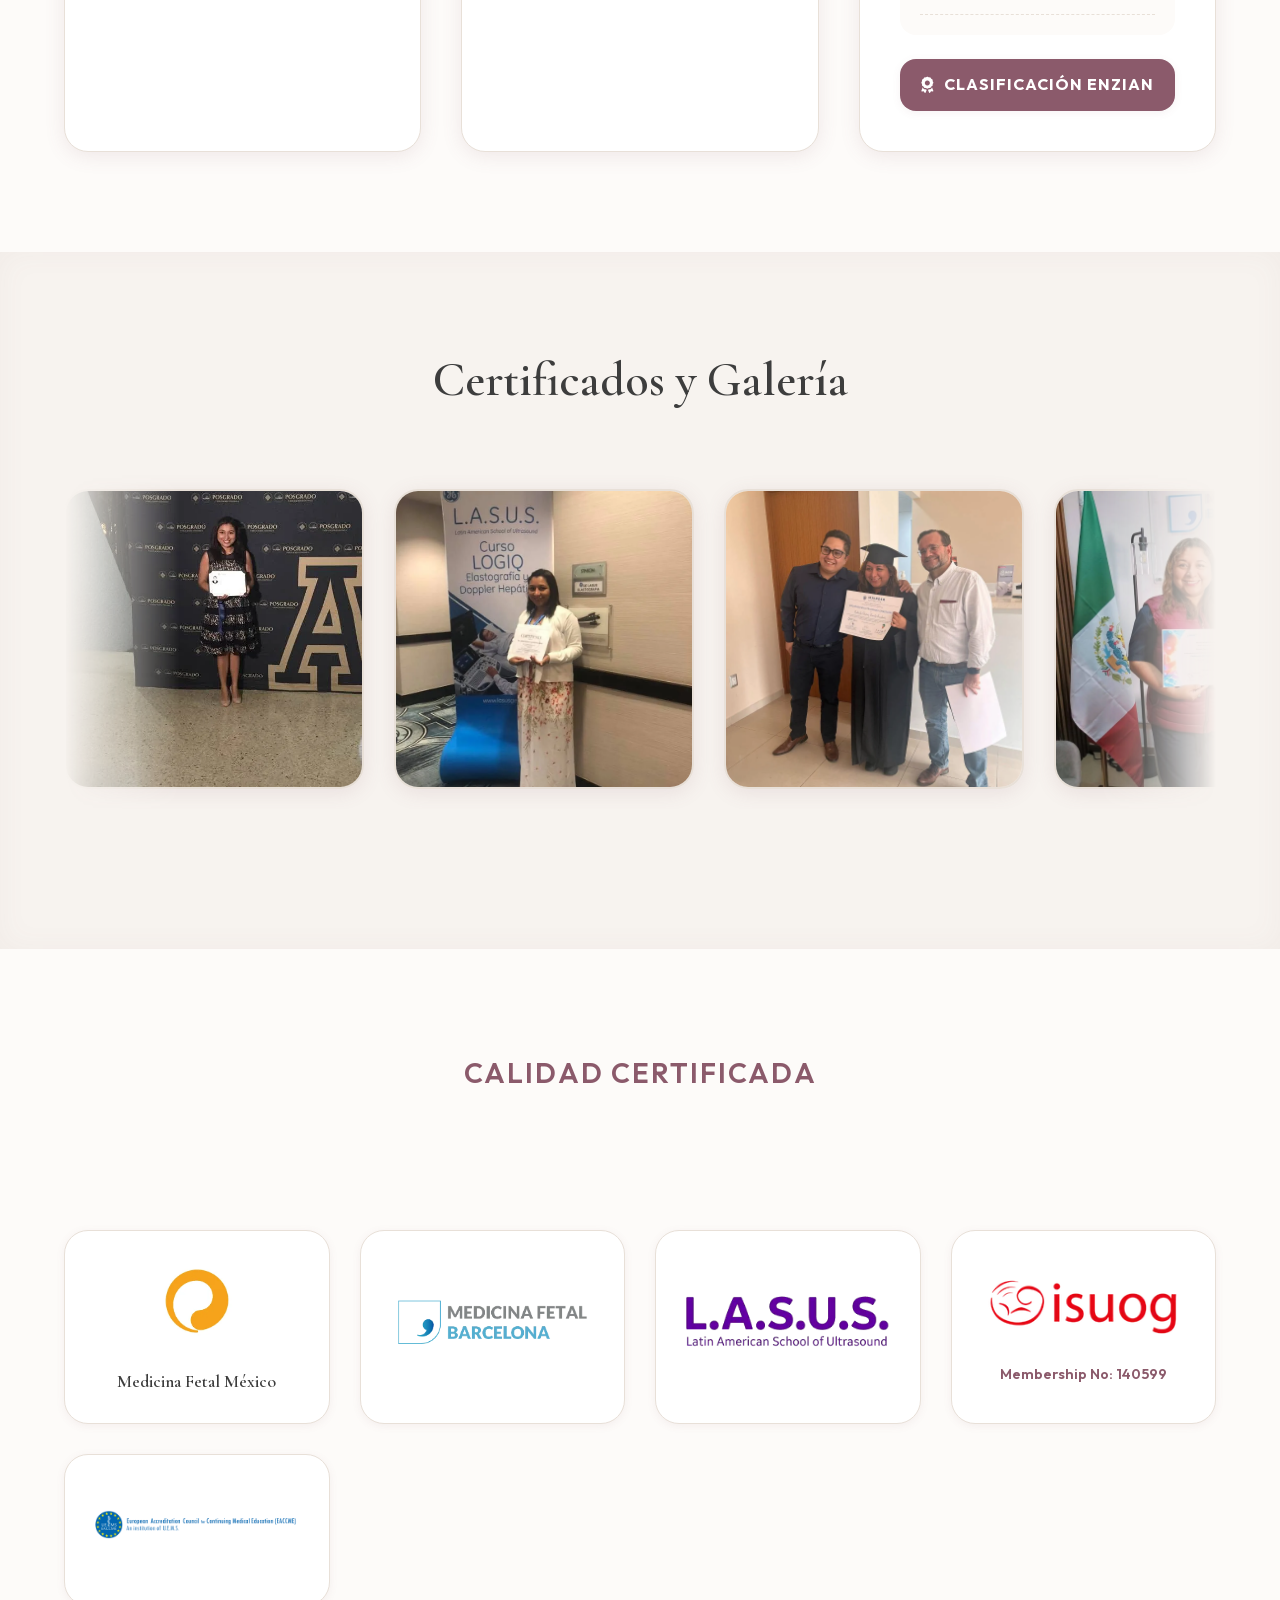
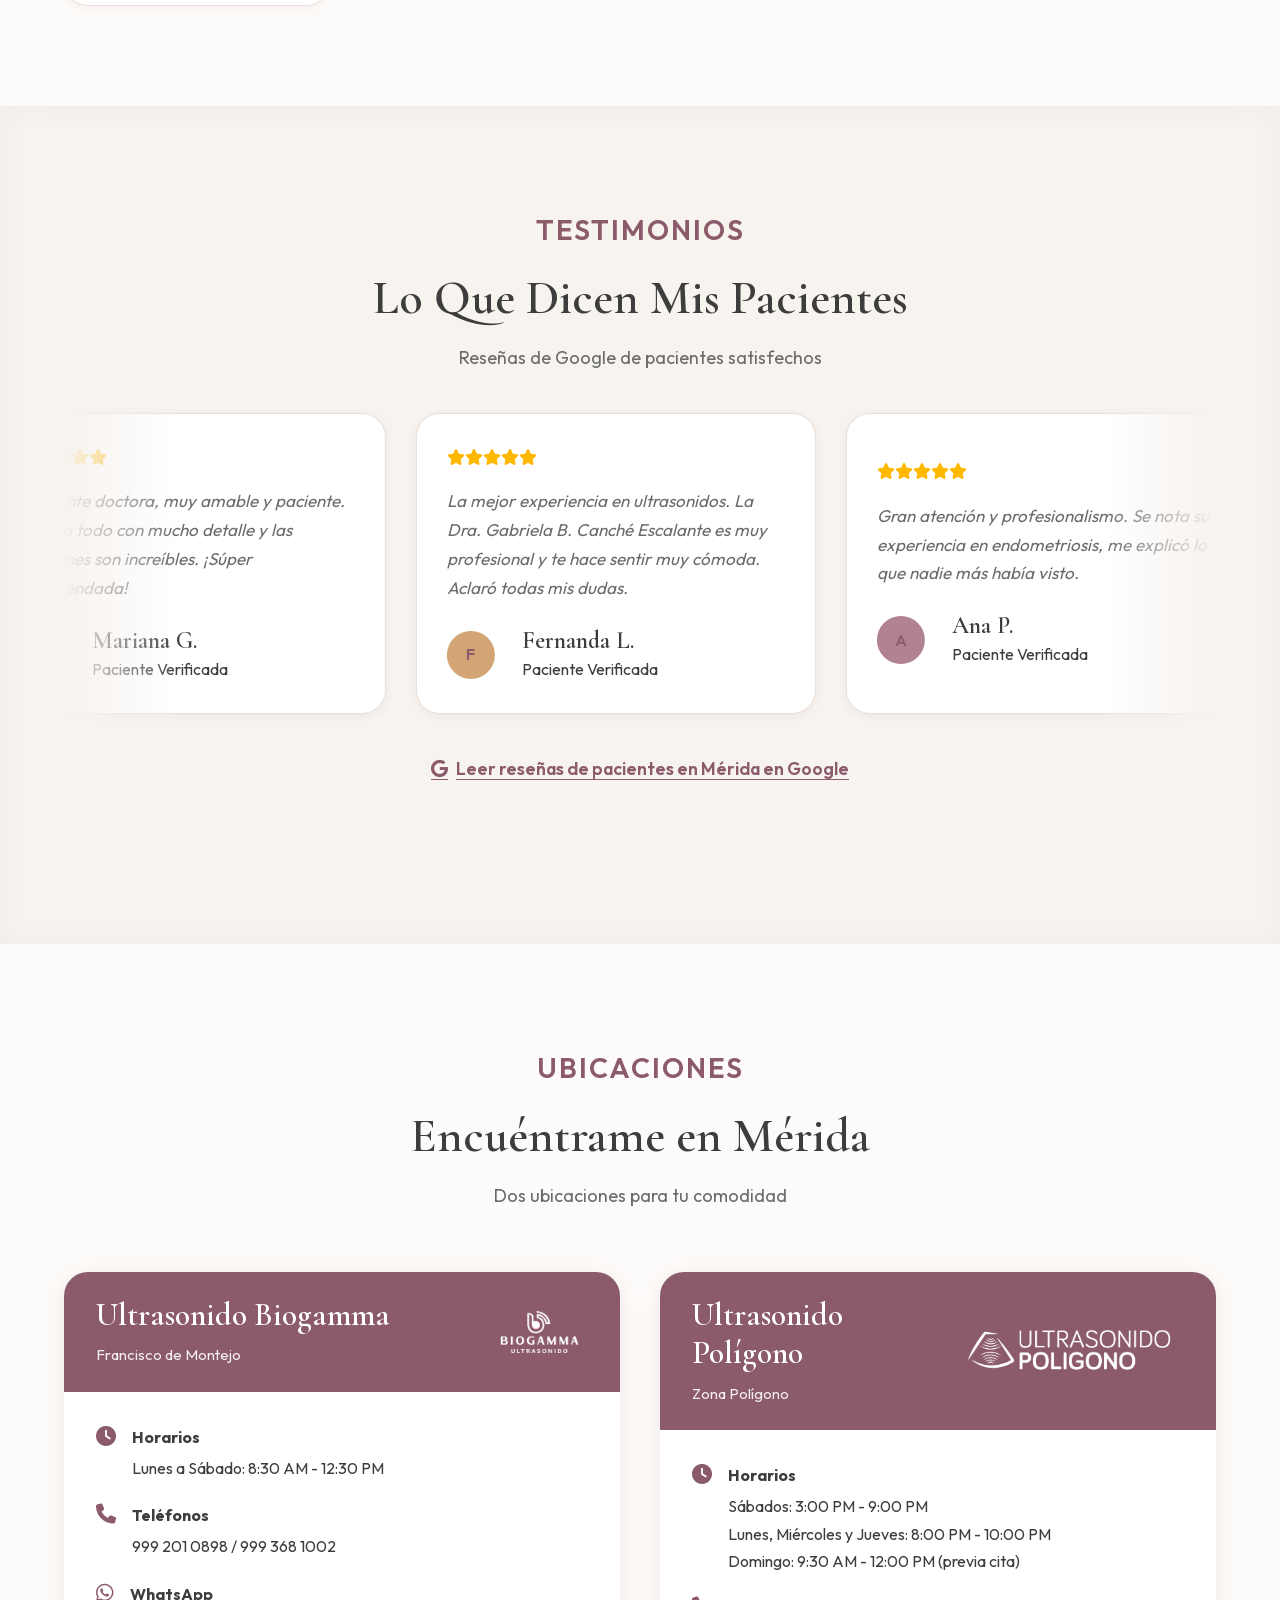
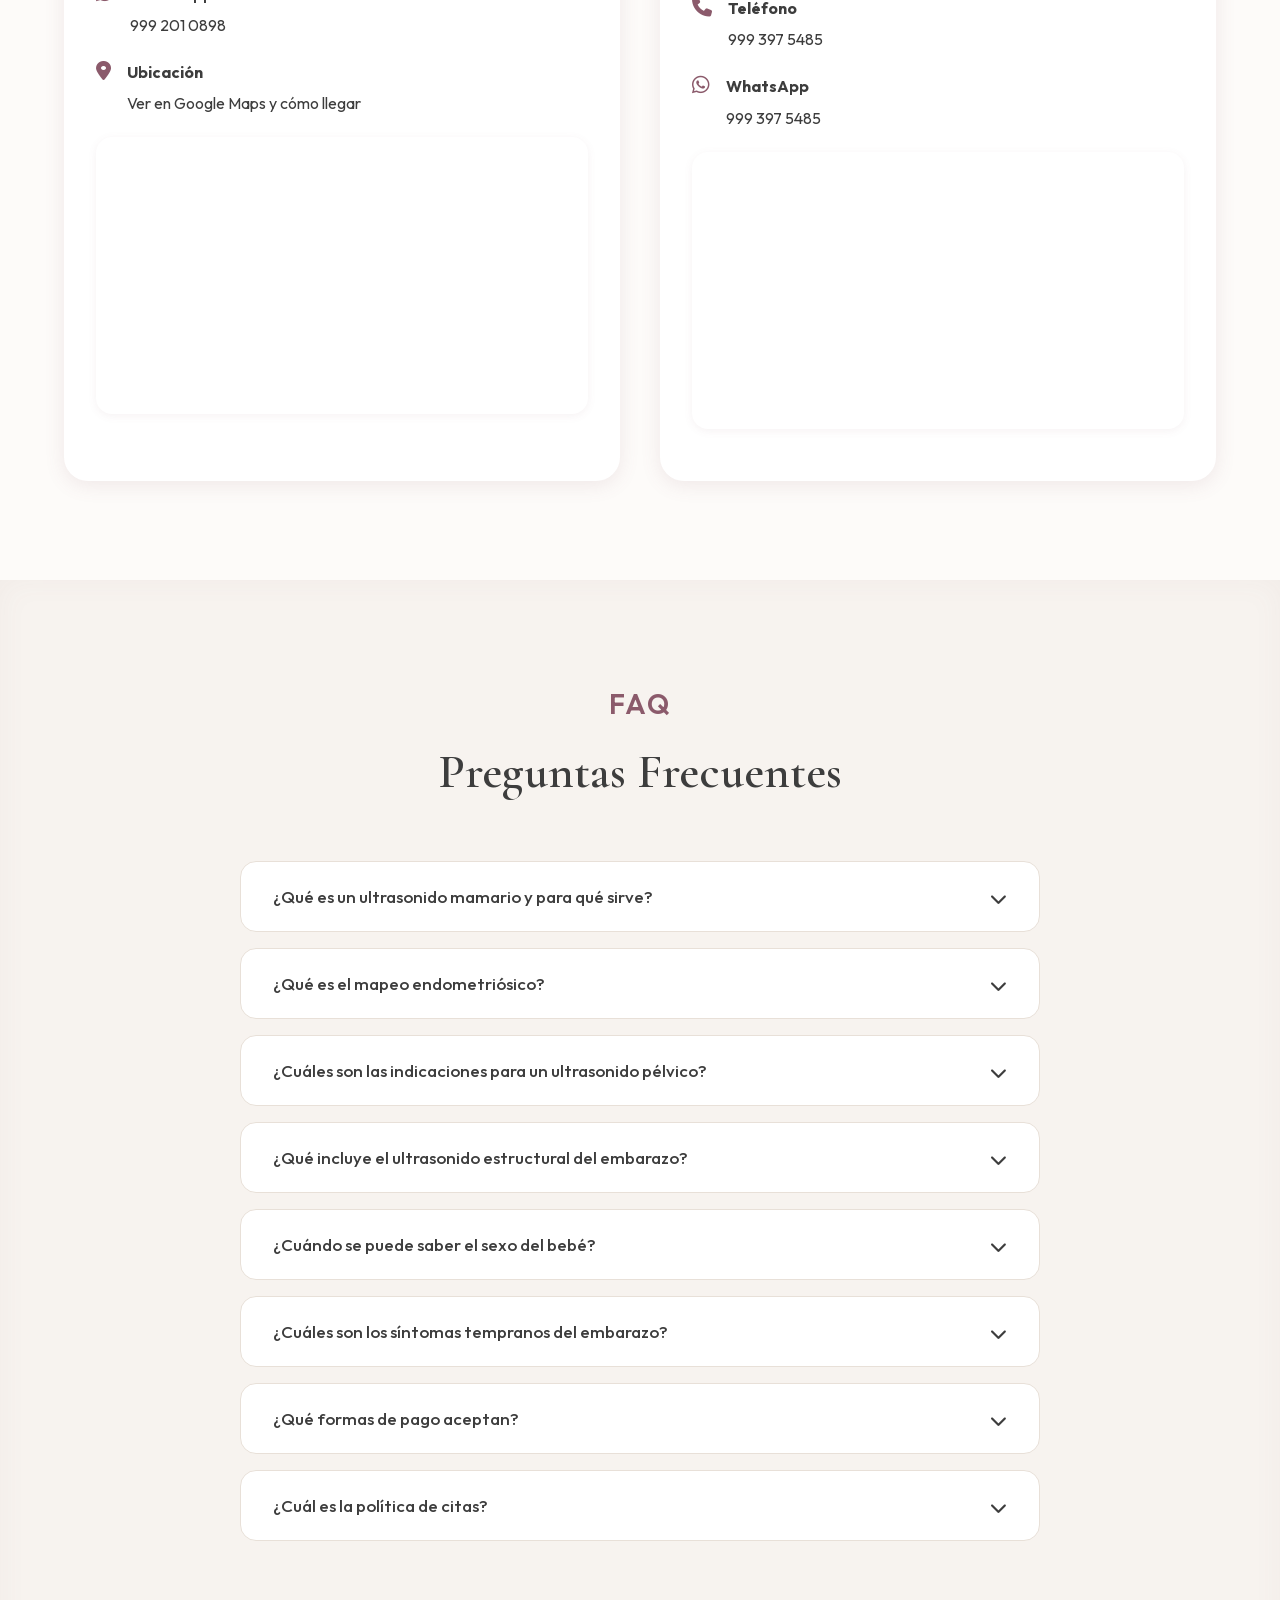
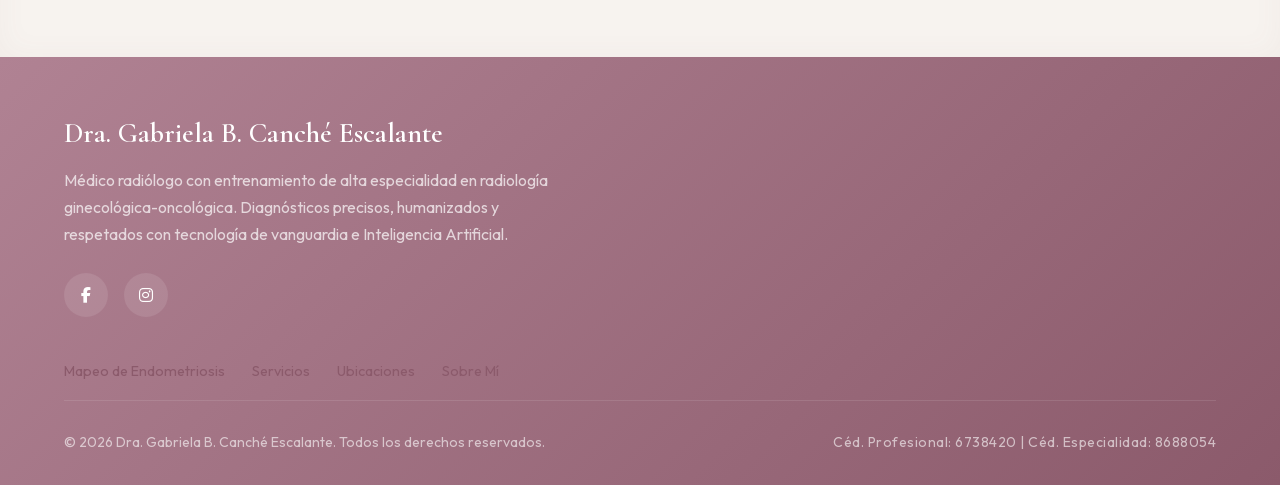
==== commit ae423dbe: "Ajusta título de servicios y quita teléfono duplicado del resumen hero Co-Authored-By: Claude Sonnet" ====
--- a/index.html
+++ b/index.html
@@ -469,7 +469,7 @@
                         <ul>
                             <li>Única radióloga en Mérida certificada en Mapeo de Endometriosis con protocolo ENZIAN.</li>
                             <li>Especialista en ultrasonido ginecológico-oncológico, mamografía y diagnóstico prenatal.</li>
-                            <li>Atención en Ultrasonido Biogamma y Ultrasonido Polígono. Teléfono: <a href="tel:9992010898" x-apple-data-detectors="false">999 201 0898</a>.</li>
+                            <li>Atención en Ultrasonido Biogamma y Ultrasonido Polígono.</li>
                         </ul>
                     </aside>
                     <div class="hero-details"
@@ -613,7 +613,7 @@
         <div class="container">
             <div class="section-header">
                 <span class="section-label">Servicio</span>
-                <h2 class="section-title">Mapeo de Endometriosis y estudios de imagen de la Dra. Gabriela B. Canché Escalante</h2>
+                <h2 class="section-title">Mapeo de Endometriosis y estudios de imagen de la mujer, Dra. Gabriela B. Canché Escalante</h2>
                 <p class="section-description">
                     Ofrece ultrasonido ginecológico, mapeo de endometriosis, mamografía, ecografía obstétrica y procedimientos especializados con tecnología de gama alta e inteligencia artificial.
                 </p>
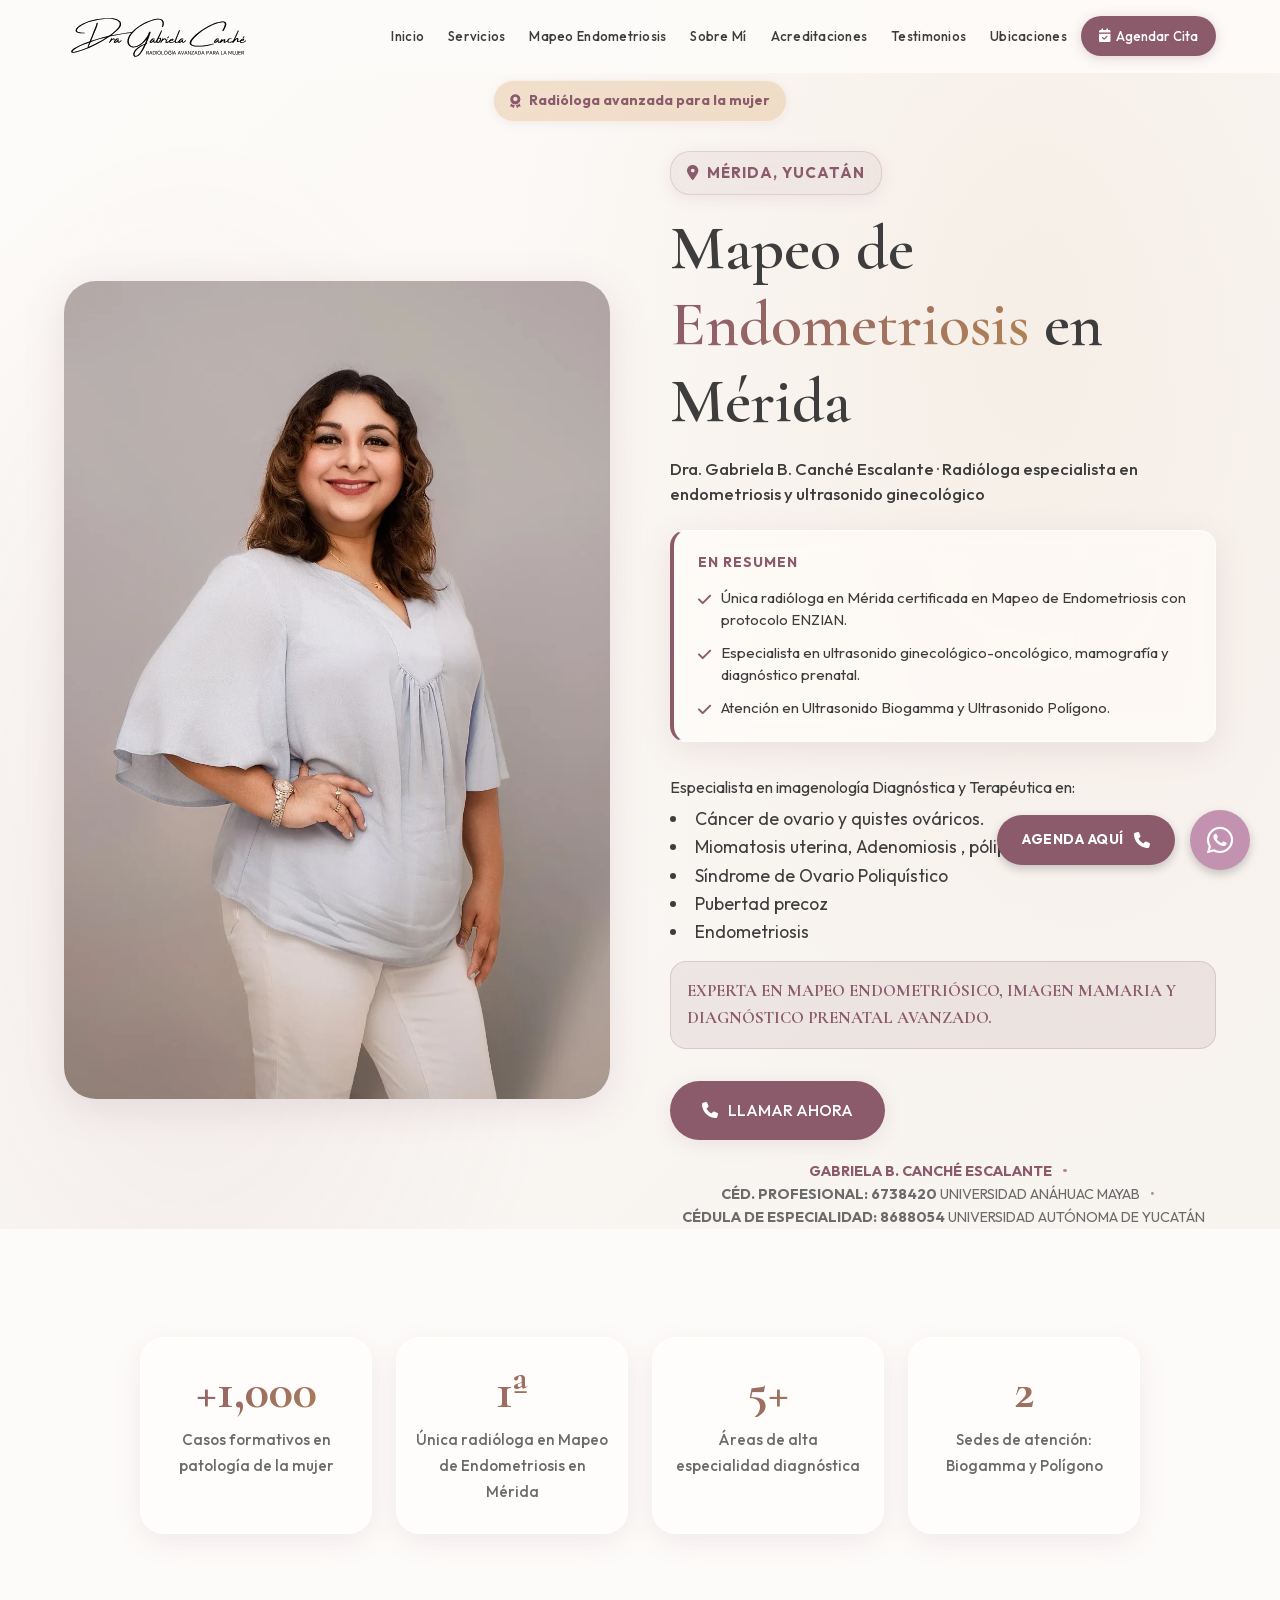
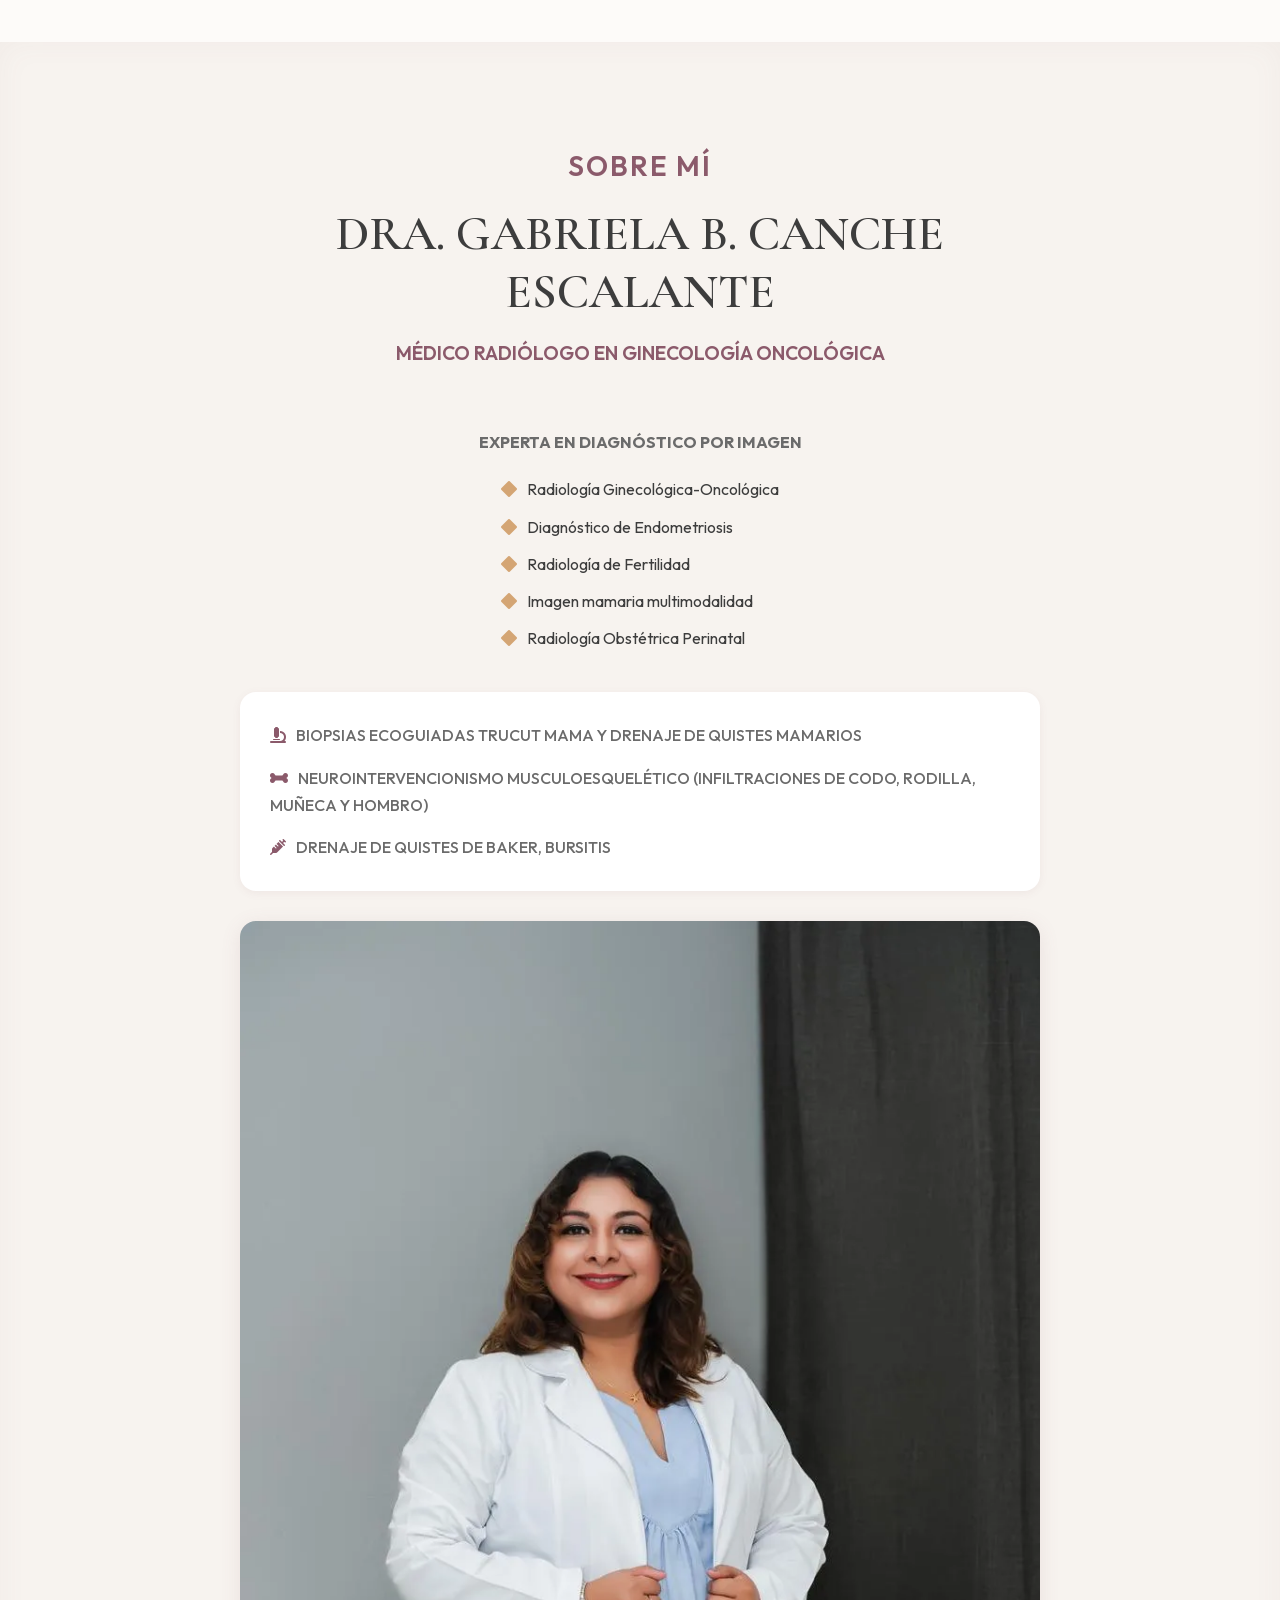
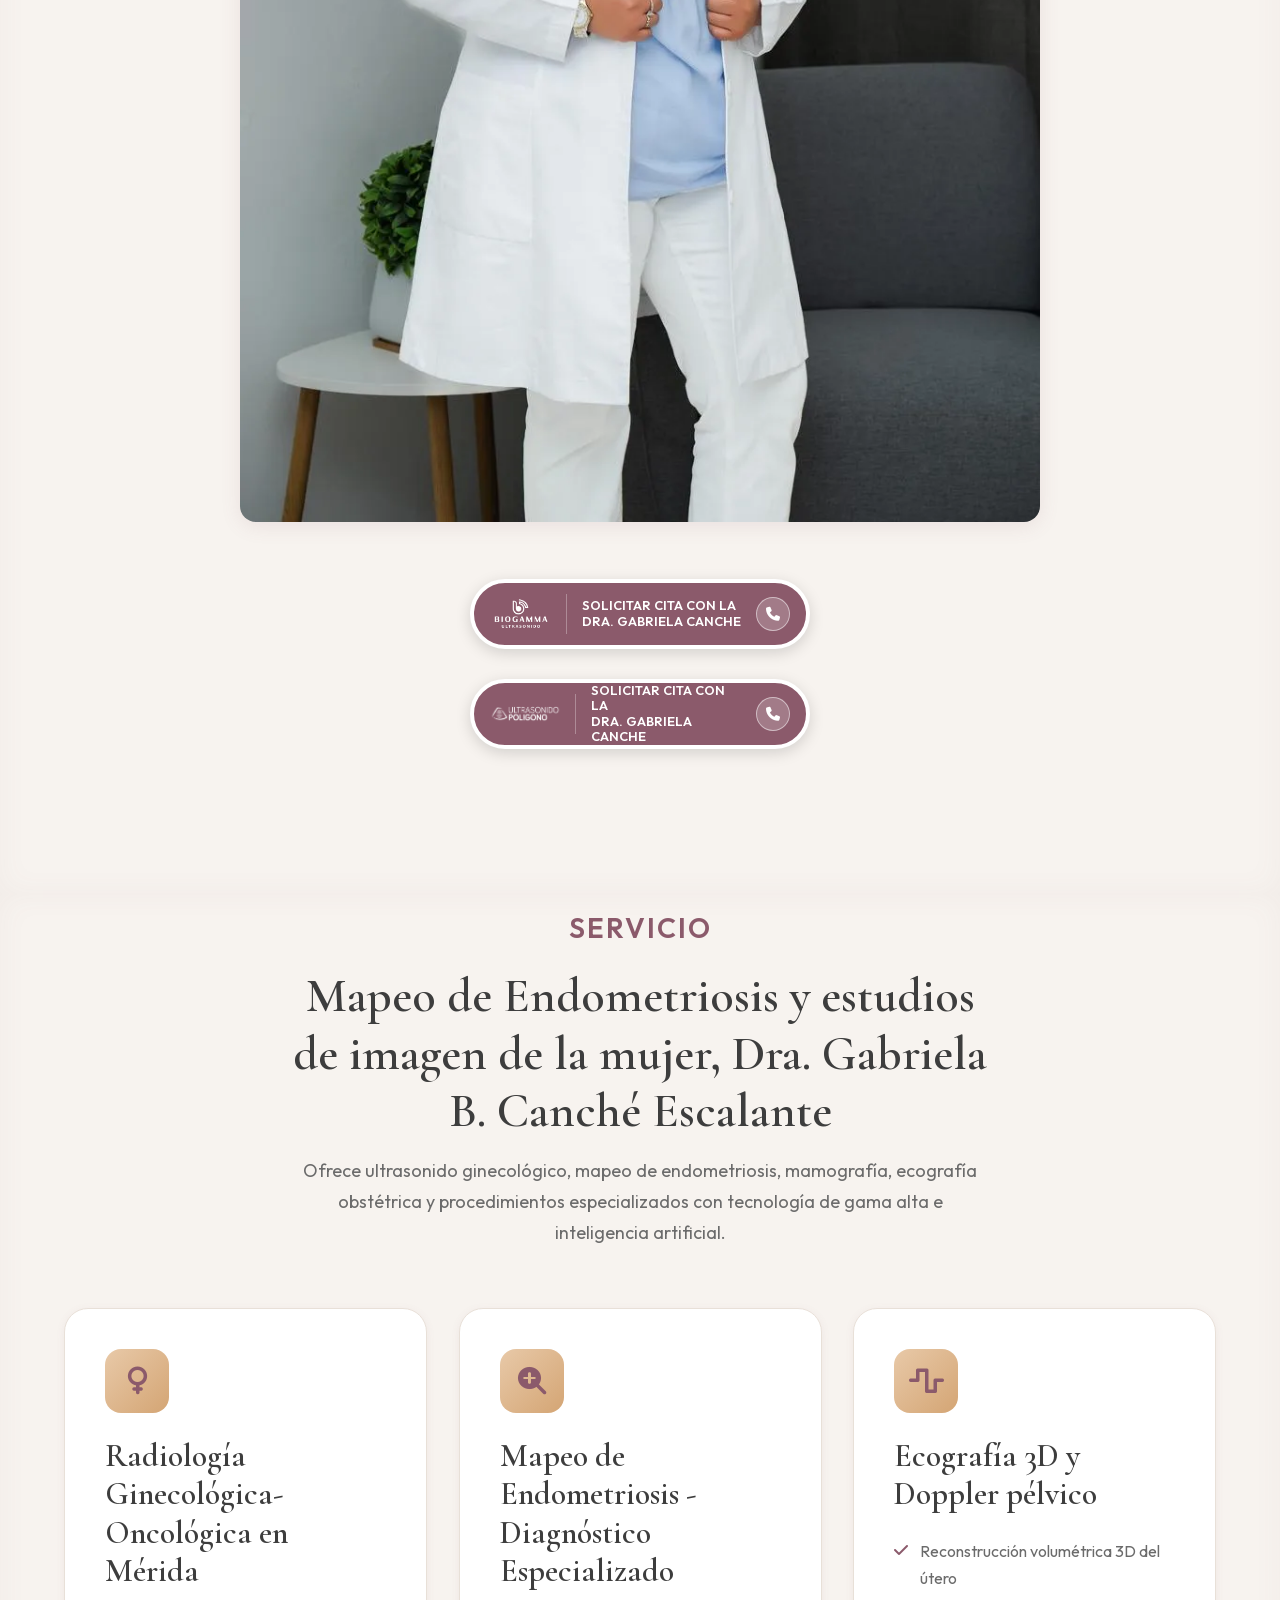
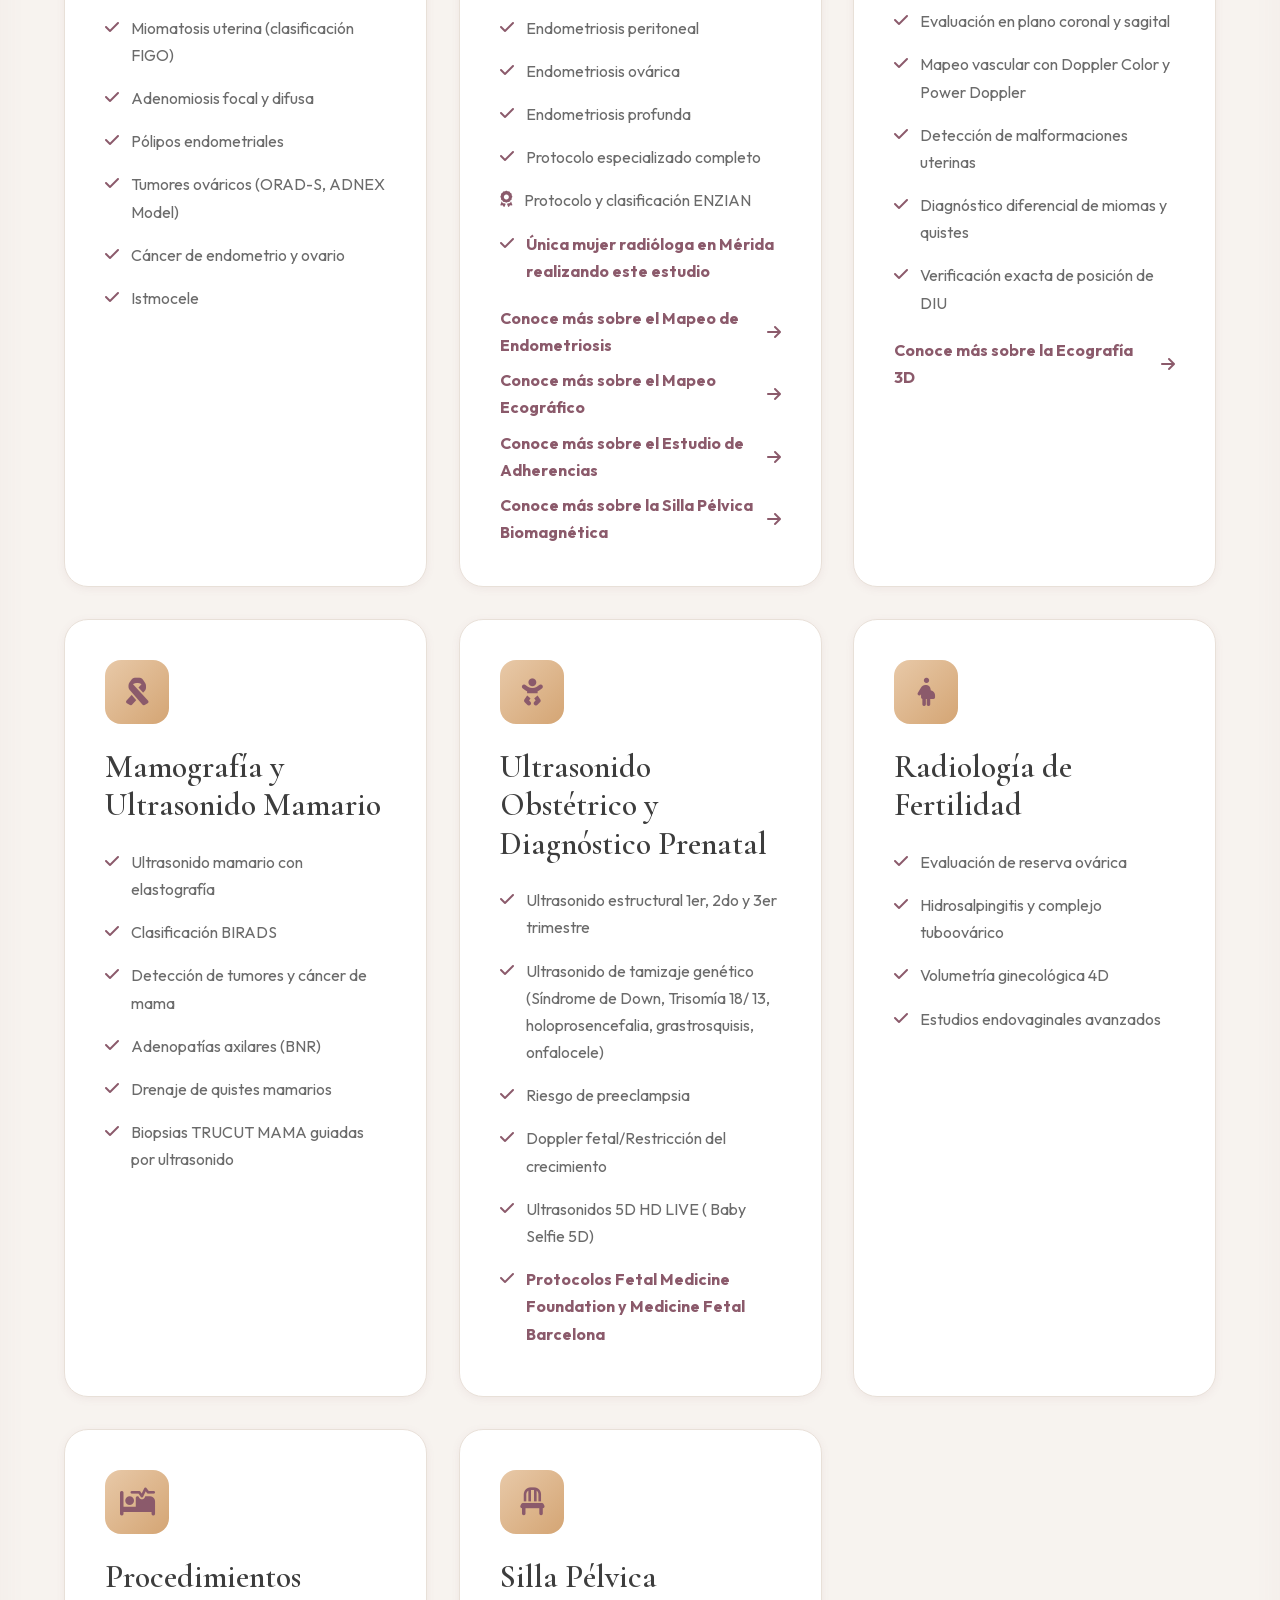
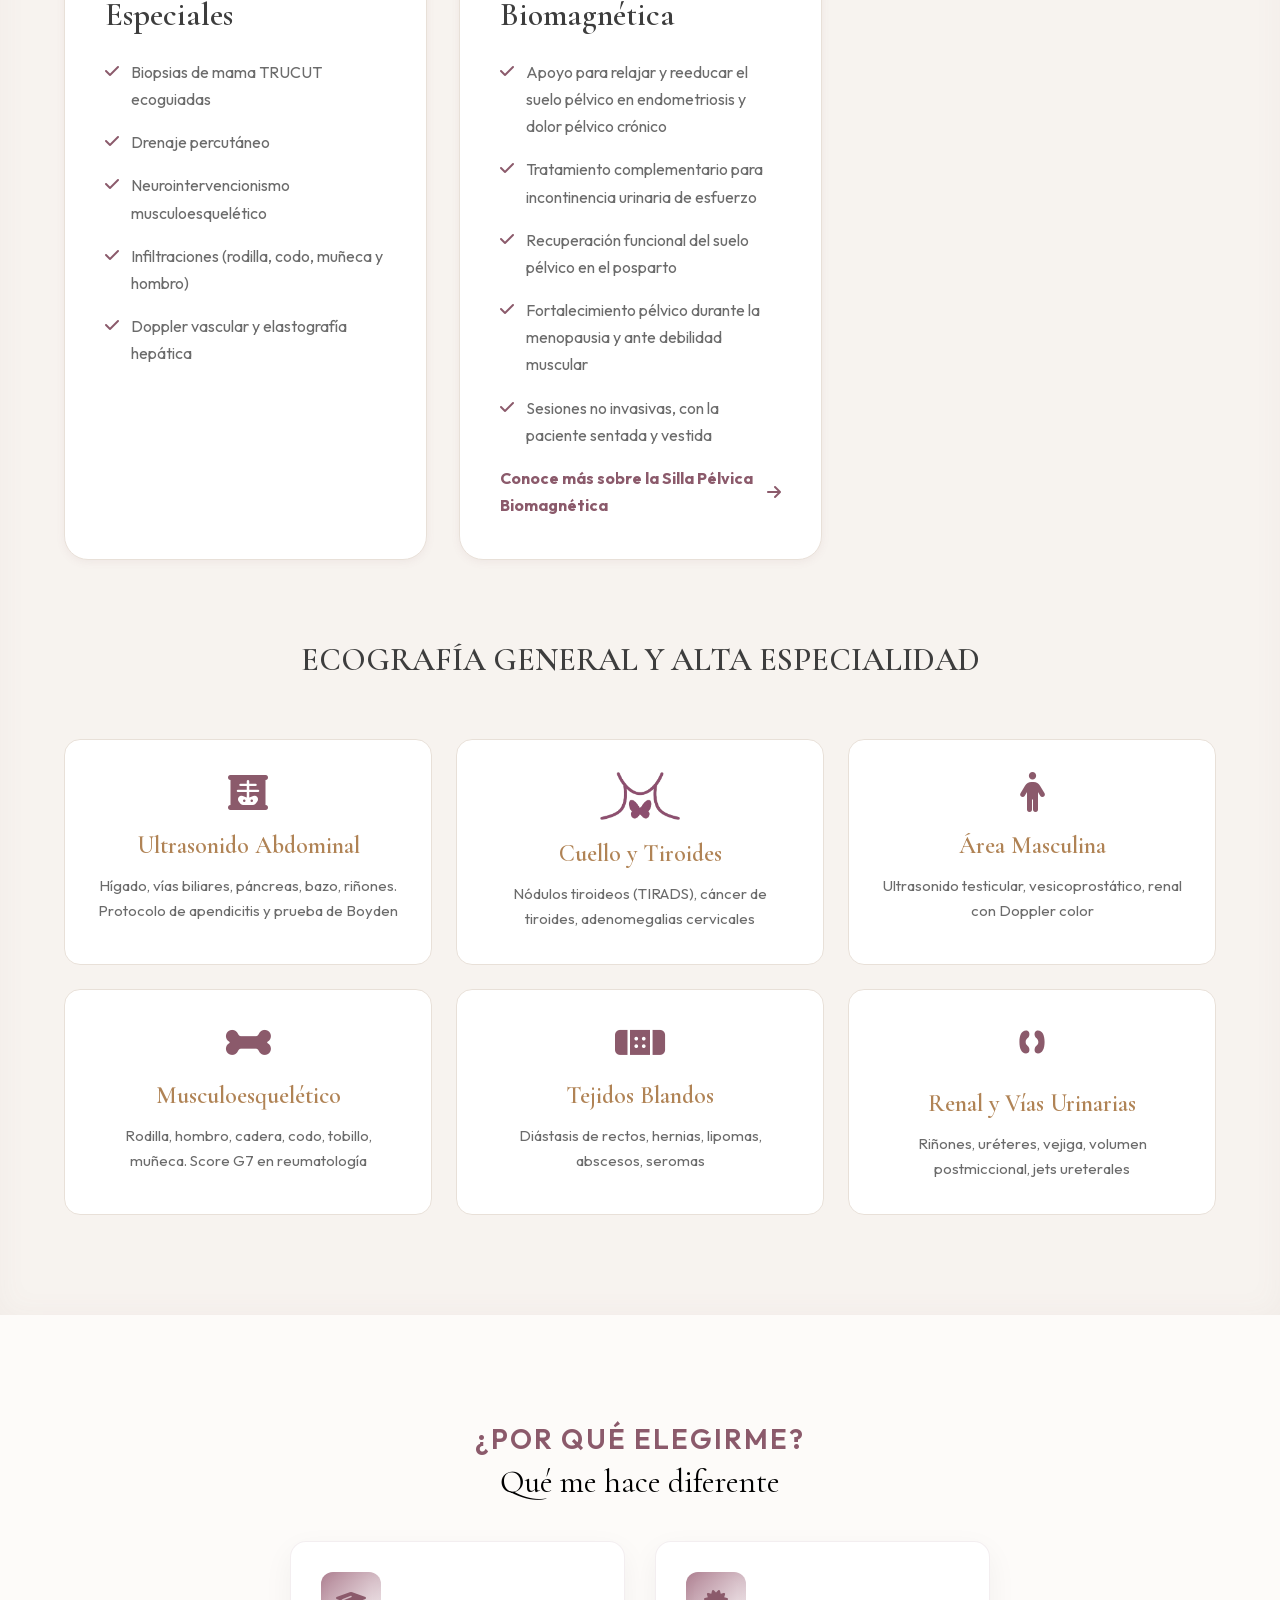
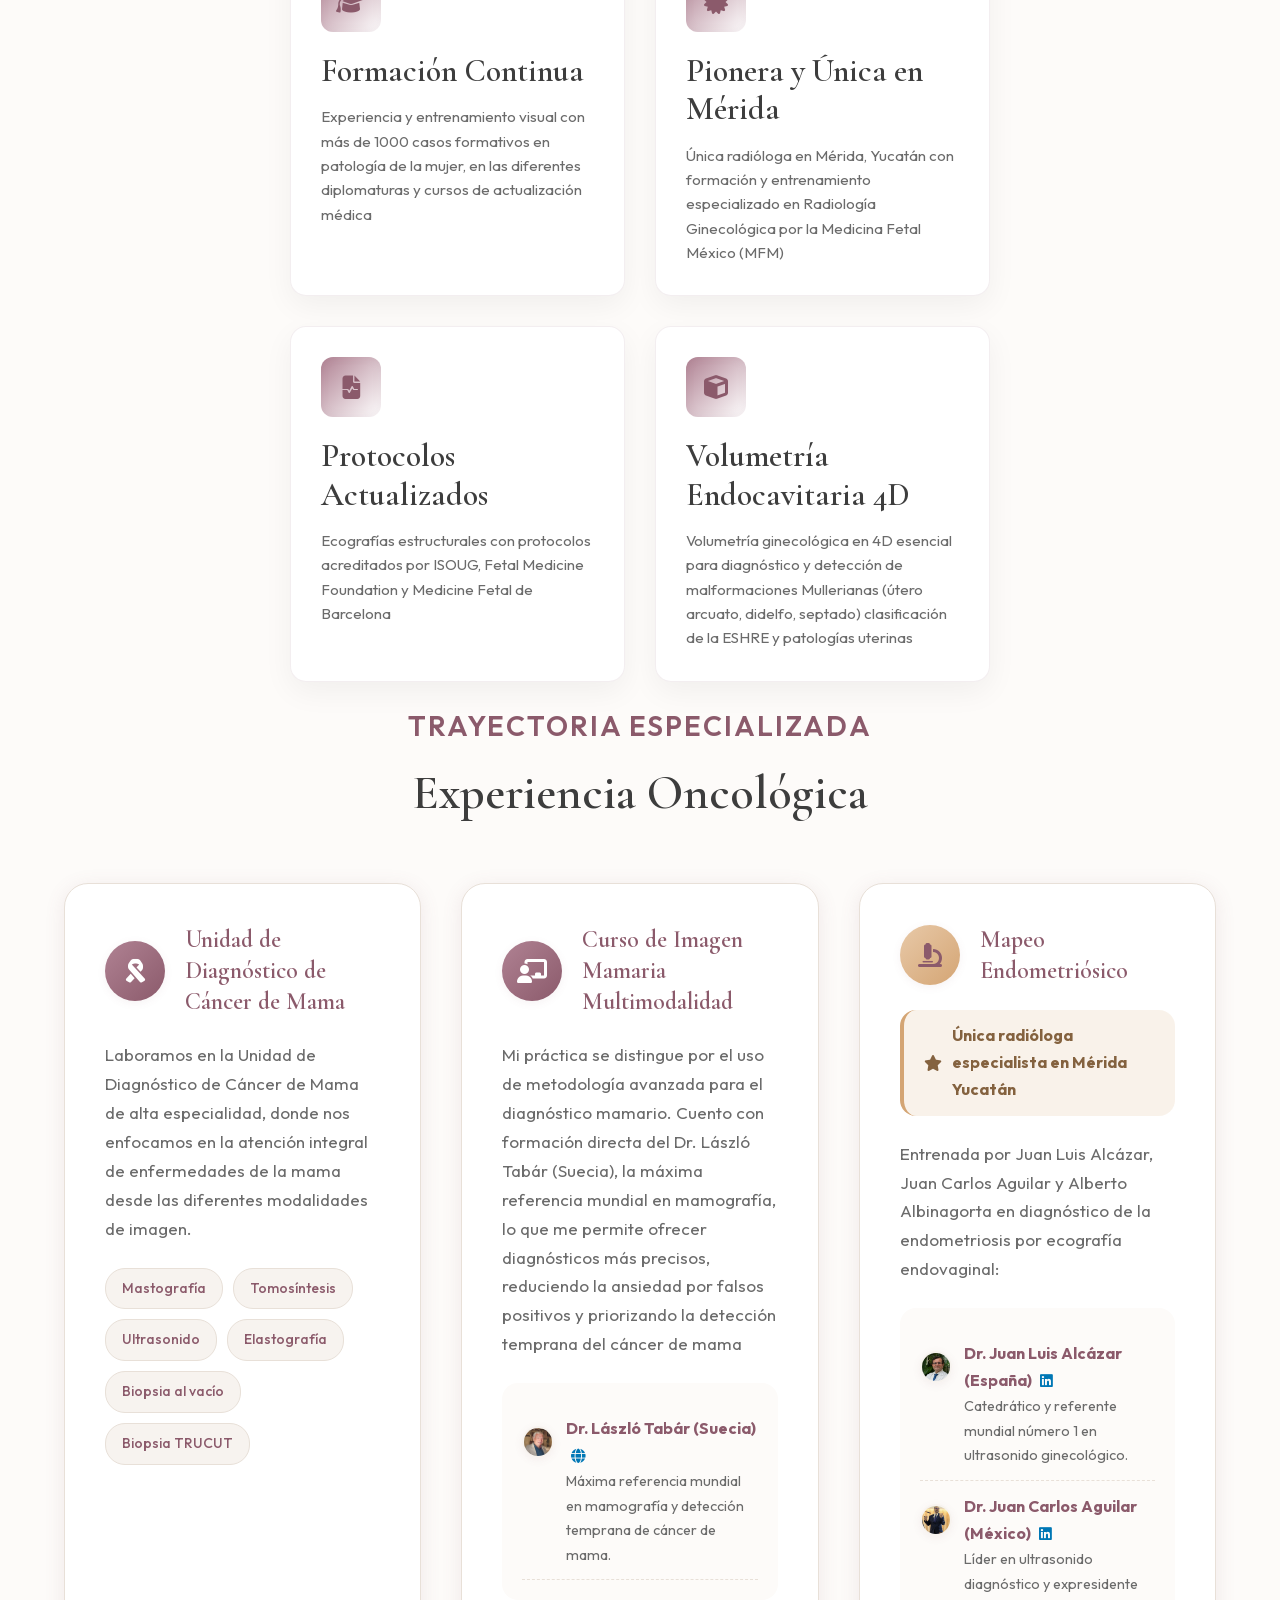
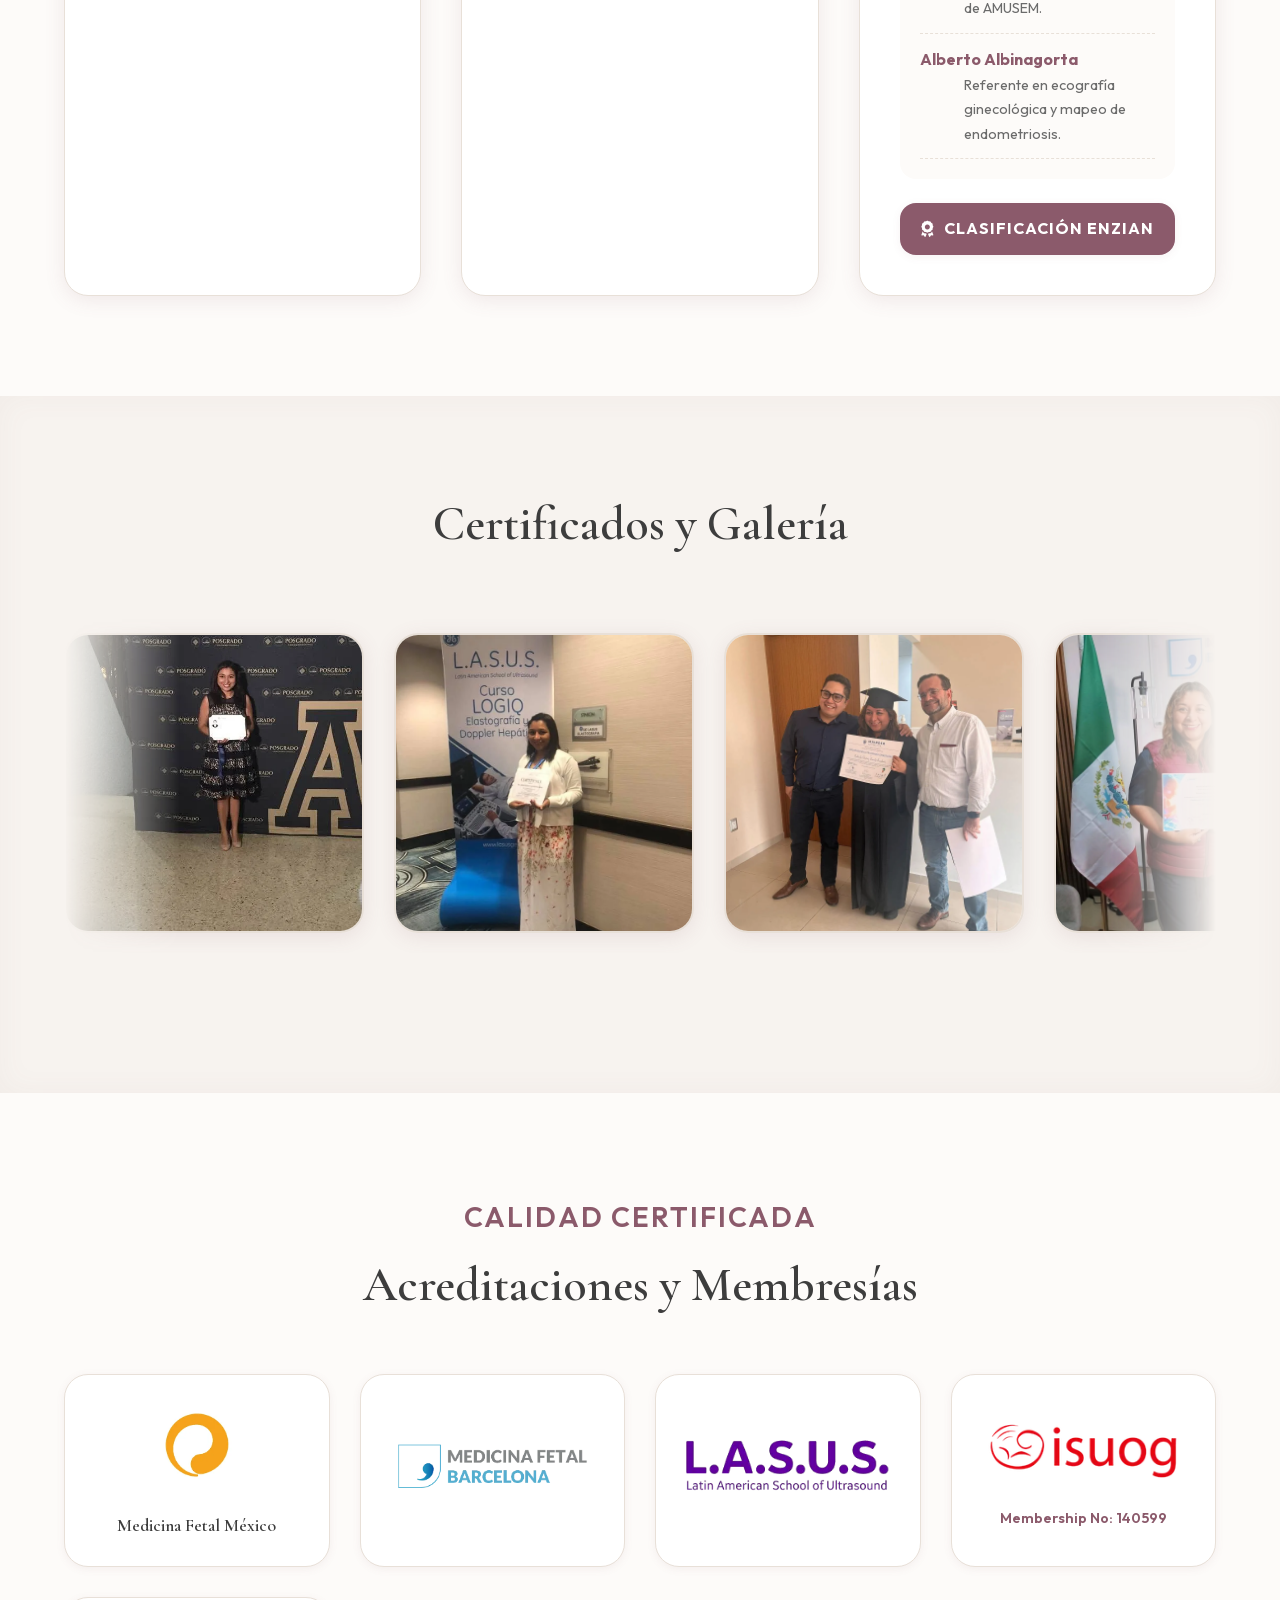
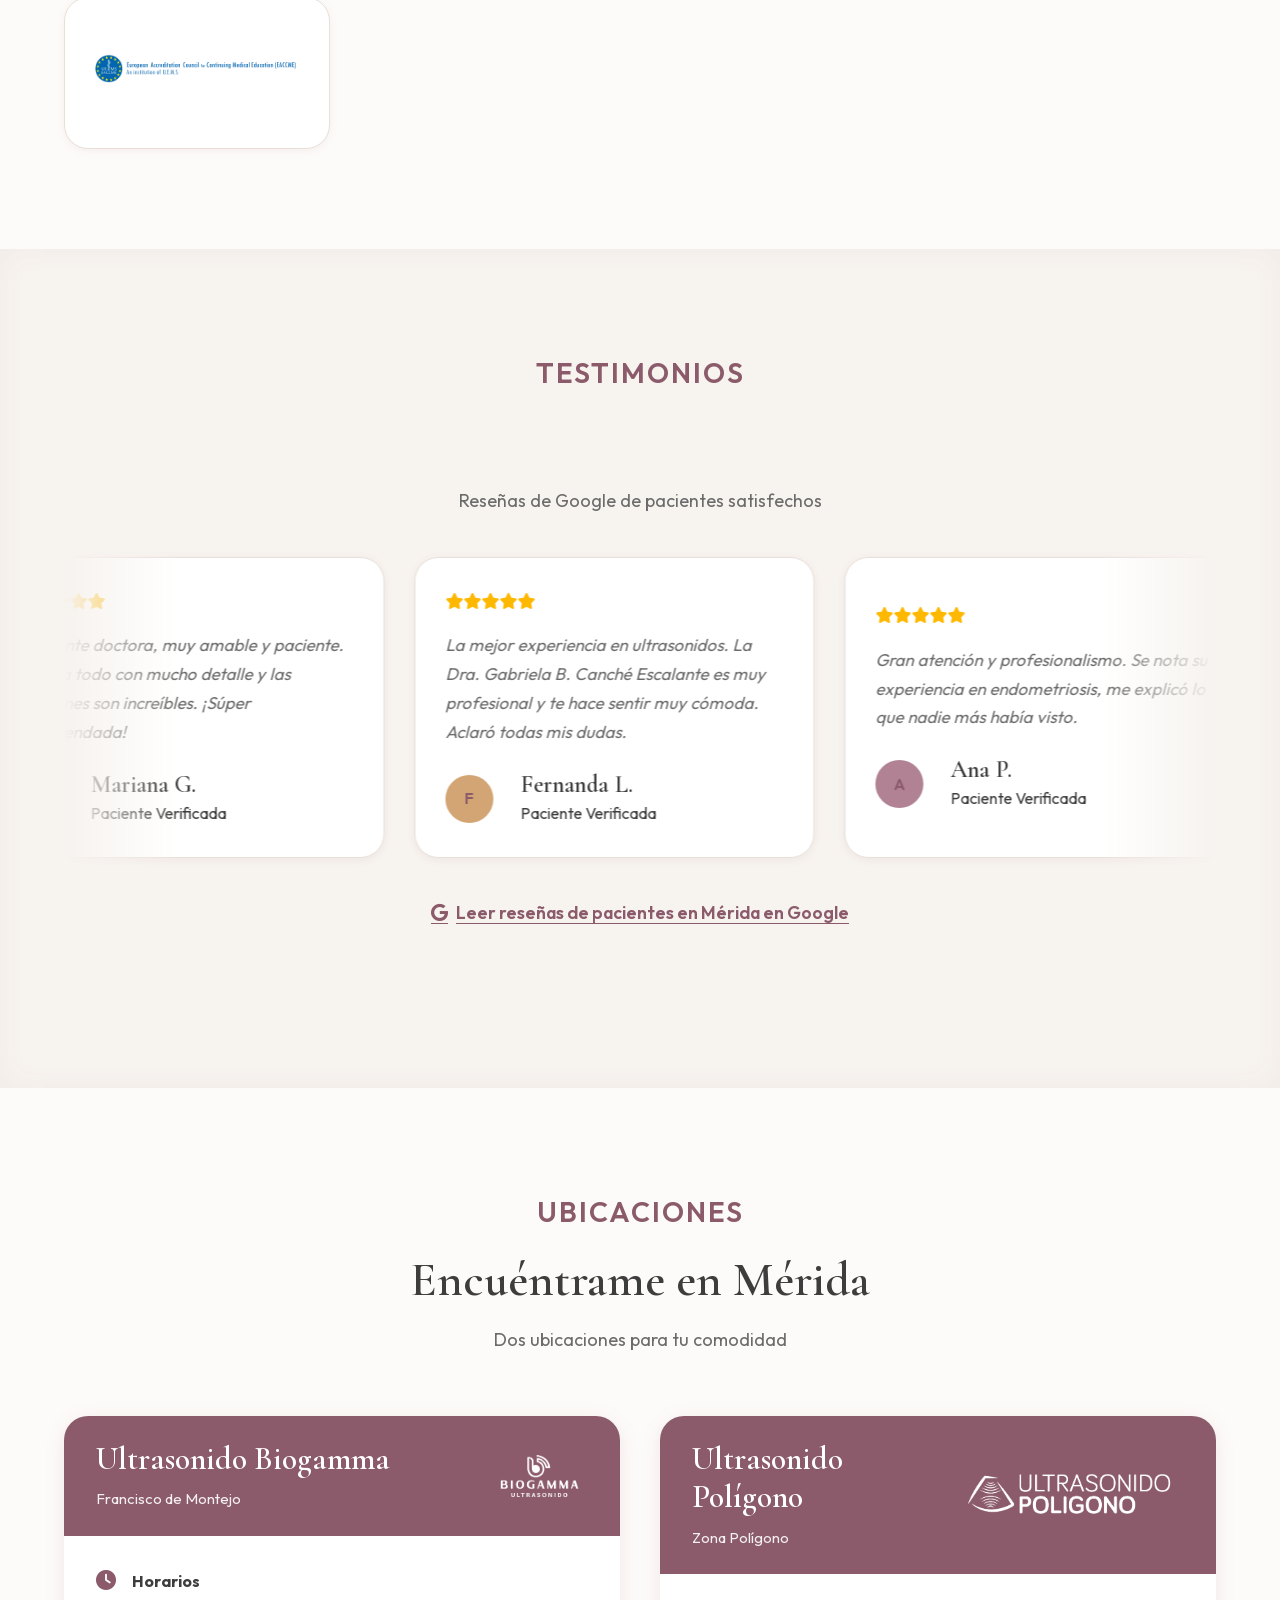
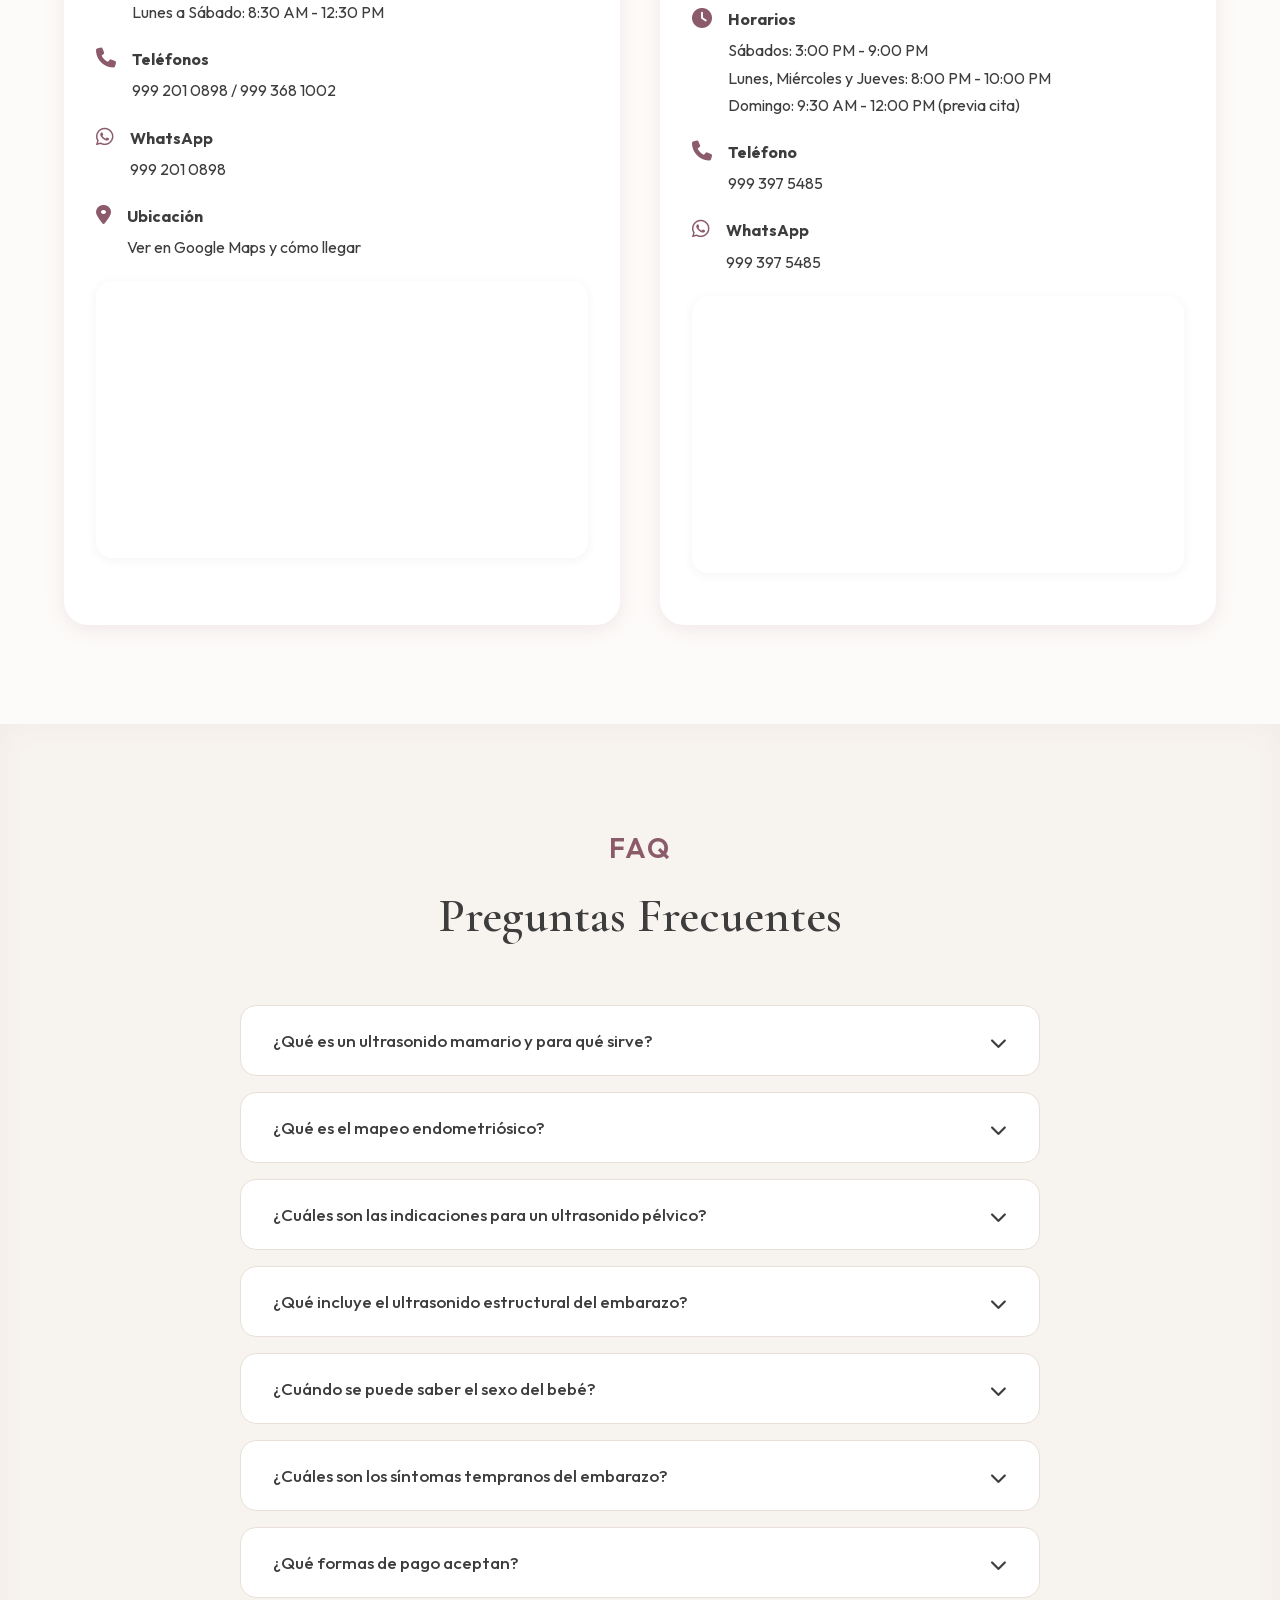
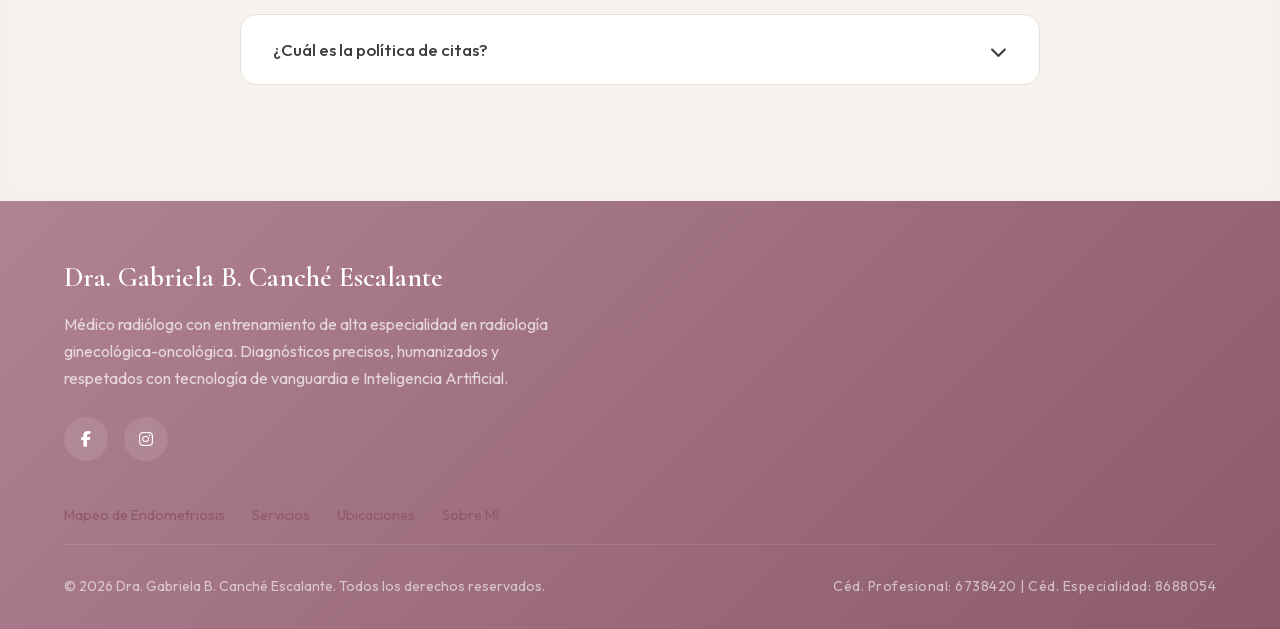
==== commit d66c3bc9: "Agregar tarjeta de silla pélvica biomagnética" ====
--- a/index.html
+++ b/index.html
@@ -738,6 +738,22 @@
                         <li><i class="fas fa-check"></i> Doppler vascular y elastografía hepática</li>
                     </ul>
                 </div>
+
+                <!-- Silla Pélvica Biomagnética -->
+                <div class="service-card">
+                    <div class="service-icon">
+                        <i class="fas fa-chair"></i>
+                    </div>
+                    <h3>Silla Pélvica Biomagnética</h3>
+                    <ul class="service-list">
+                        <li><i class="fas fa-check"></i> Apoyo para relajar y reeducar el suelo pélvico en endometriosis y dolor pélvico crónico</li>
+                        <li><i class="fas fa-check"></i> Tratamiento complementario para incontinencia urinaria de esfuerzo</li>
+                        <li><i class="fas fa-check"></i> Recuperación funcional del suelo pélvico en el posparto</li>
+                        <li><i class="fas fa-check"></i> Fortalecimiento pélvico durante la menopausia y ante debilidad muscular</li>
+                        <li><i class="fas fa-check"></i> Sesiones no invasivas, con la paciente sentada y vestida</li>
+                    </ul>
+                    <a href="silla-pelvica-biomagnetica.html" class="service-link" style="display: inline-flex; align-items: center; gap: 6px; margin-top: 8px; color: var(--color-primary); font-weight: 700; text-decoration: none;">Conoce más sobre la Silla Pélvica Biomagnética <i class="fas fa-arrow-right"></i></a>
+                </div>
             </div>
 
             <!-- Otras Áreas -->
